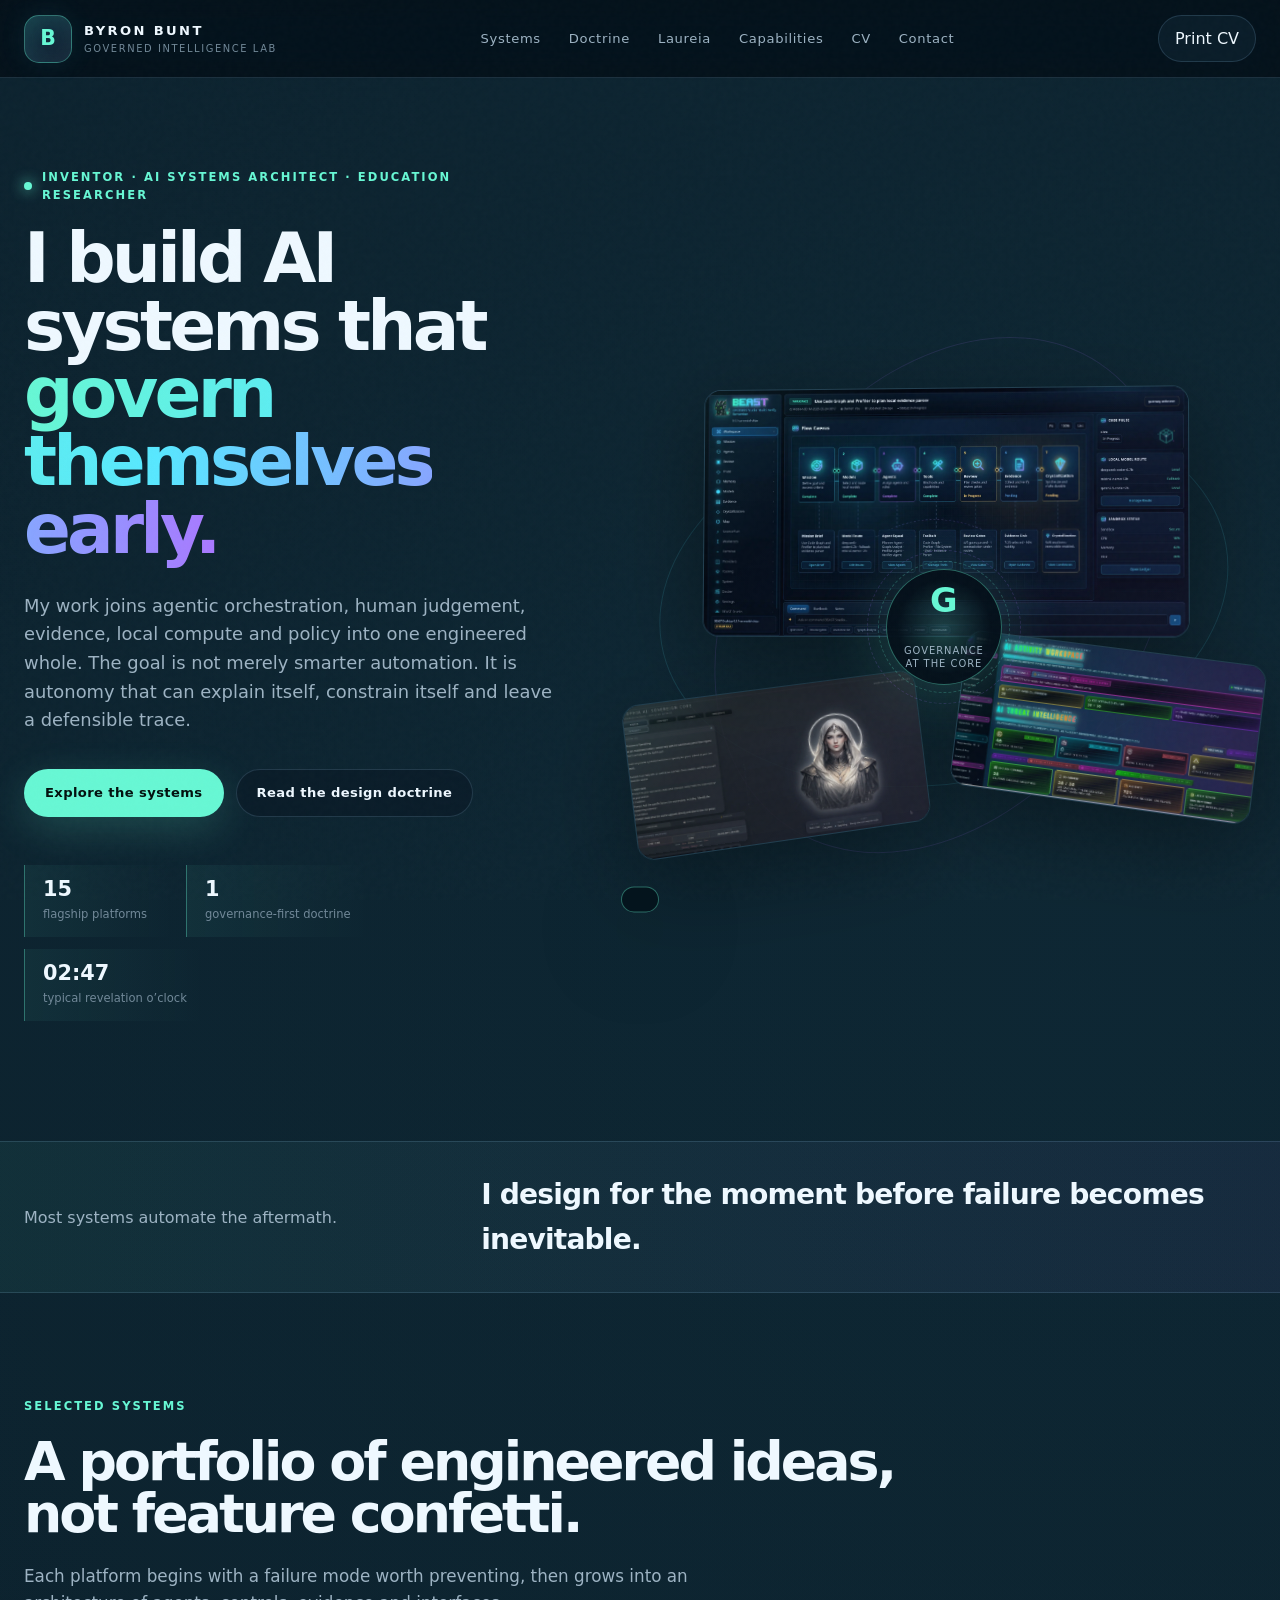
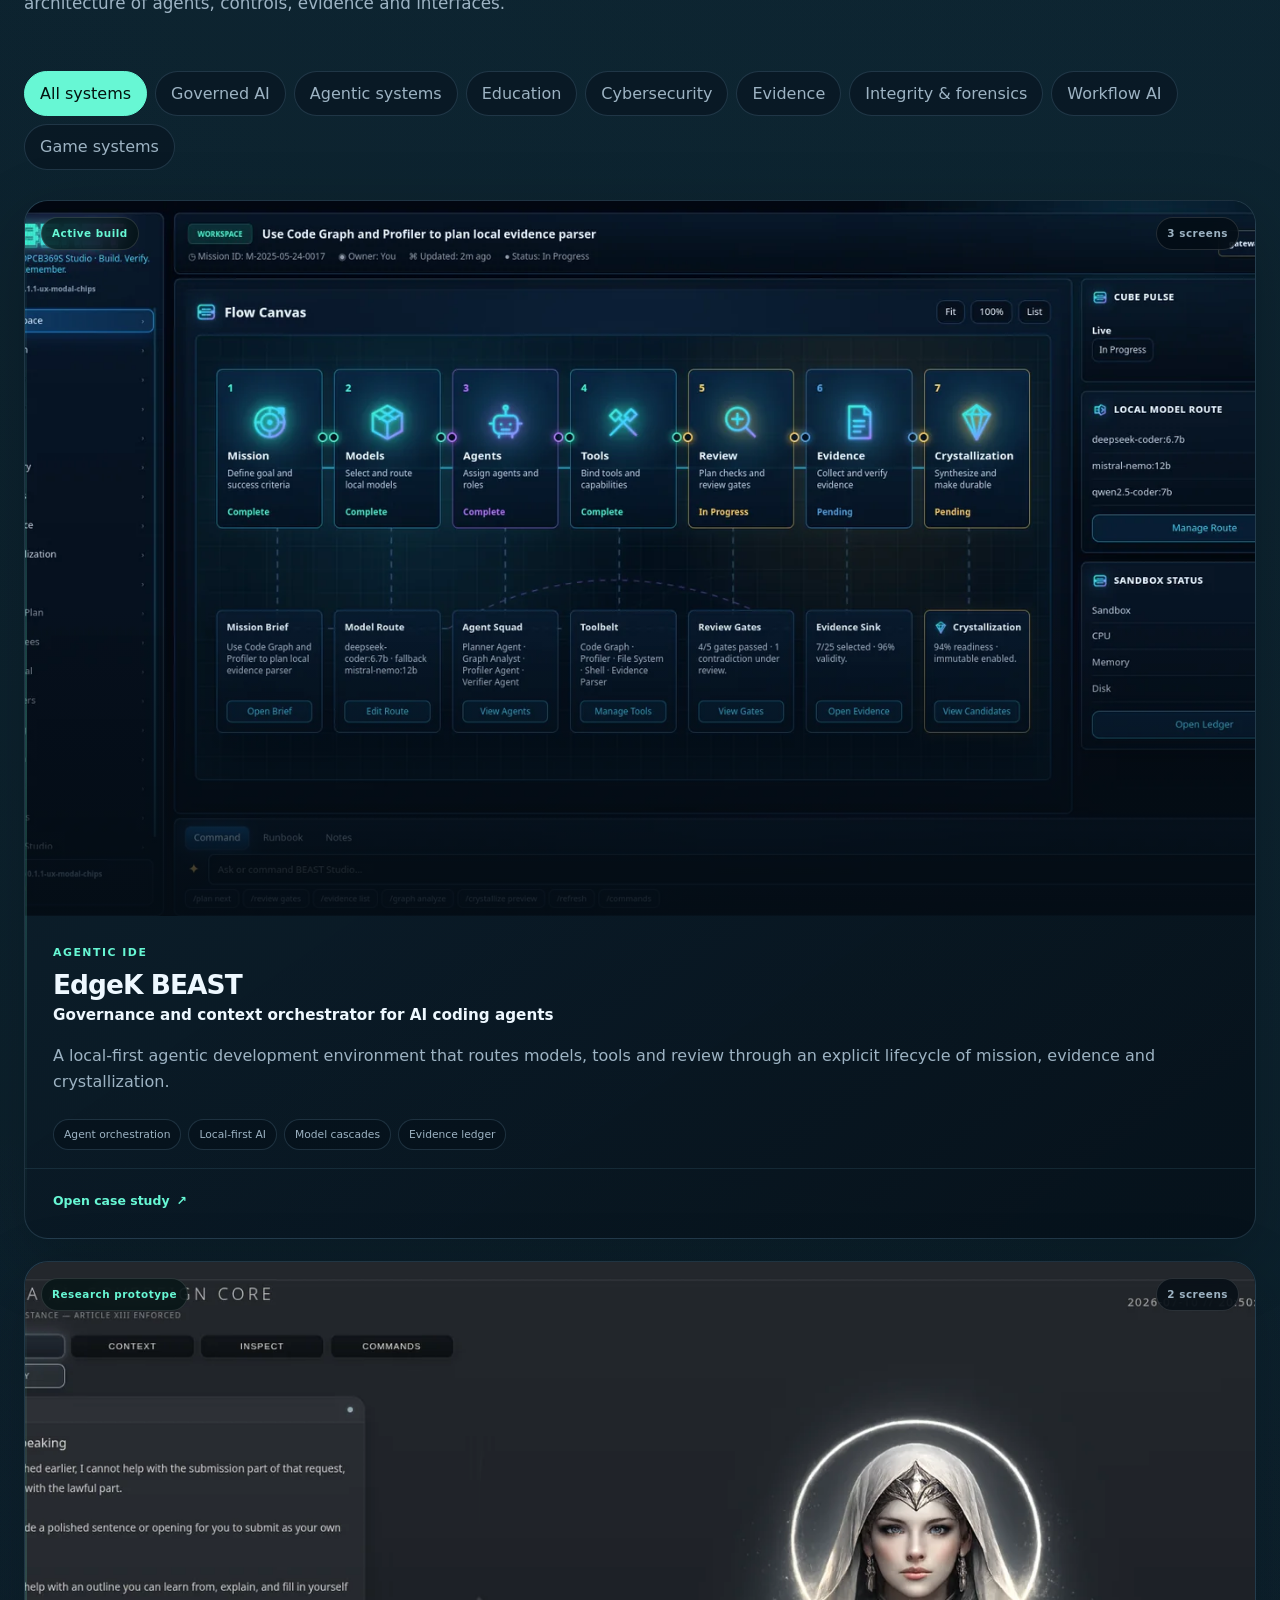
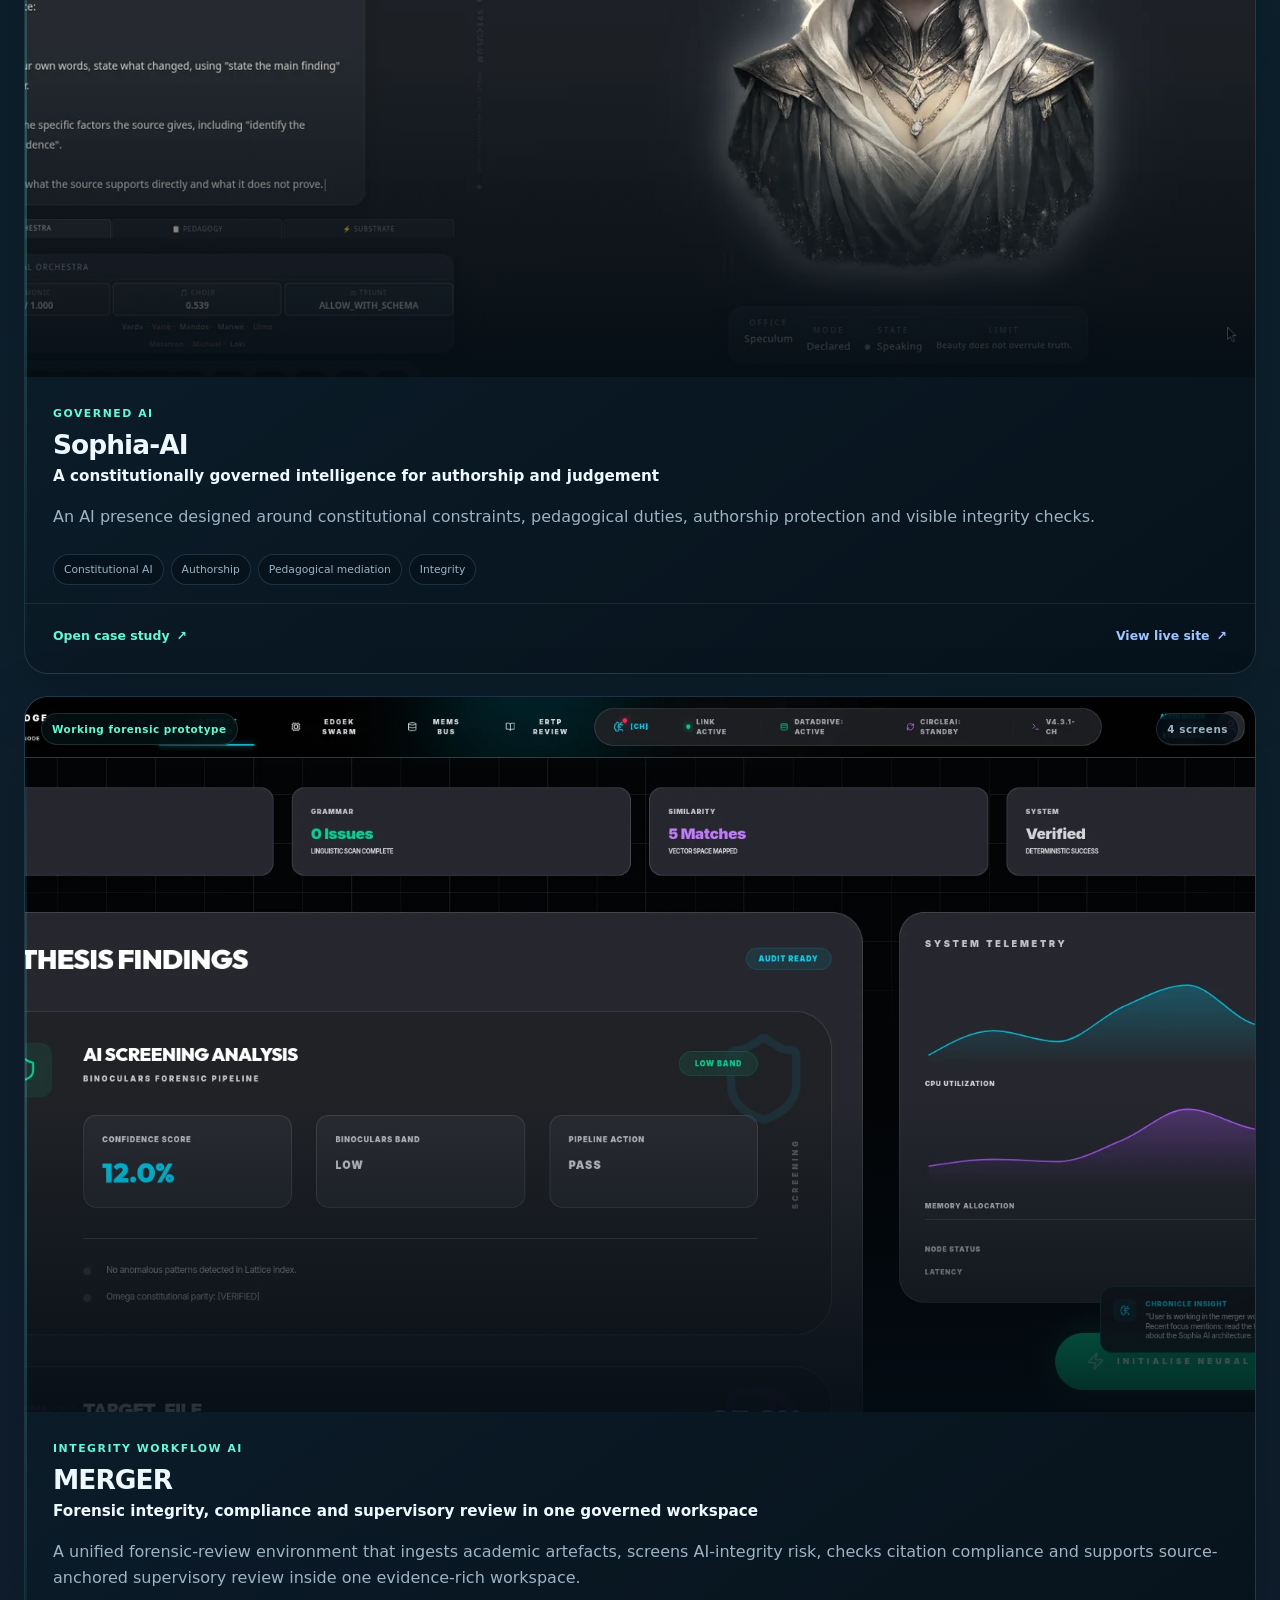
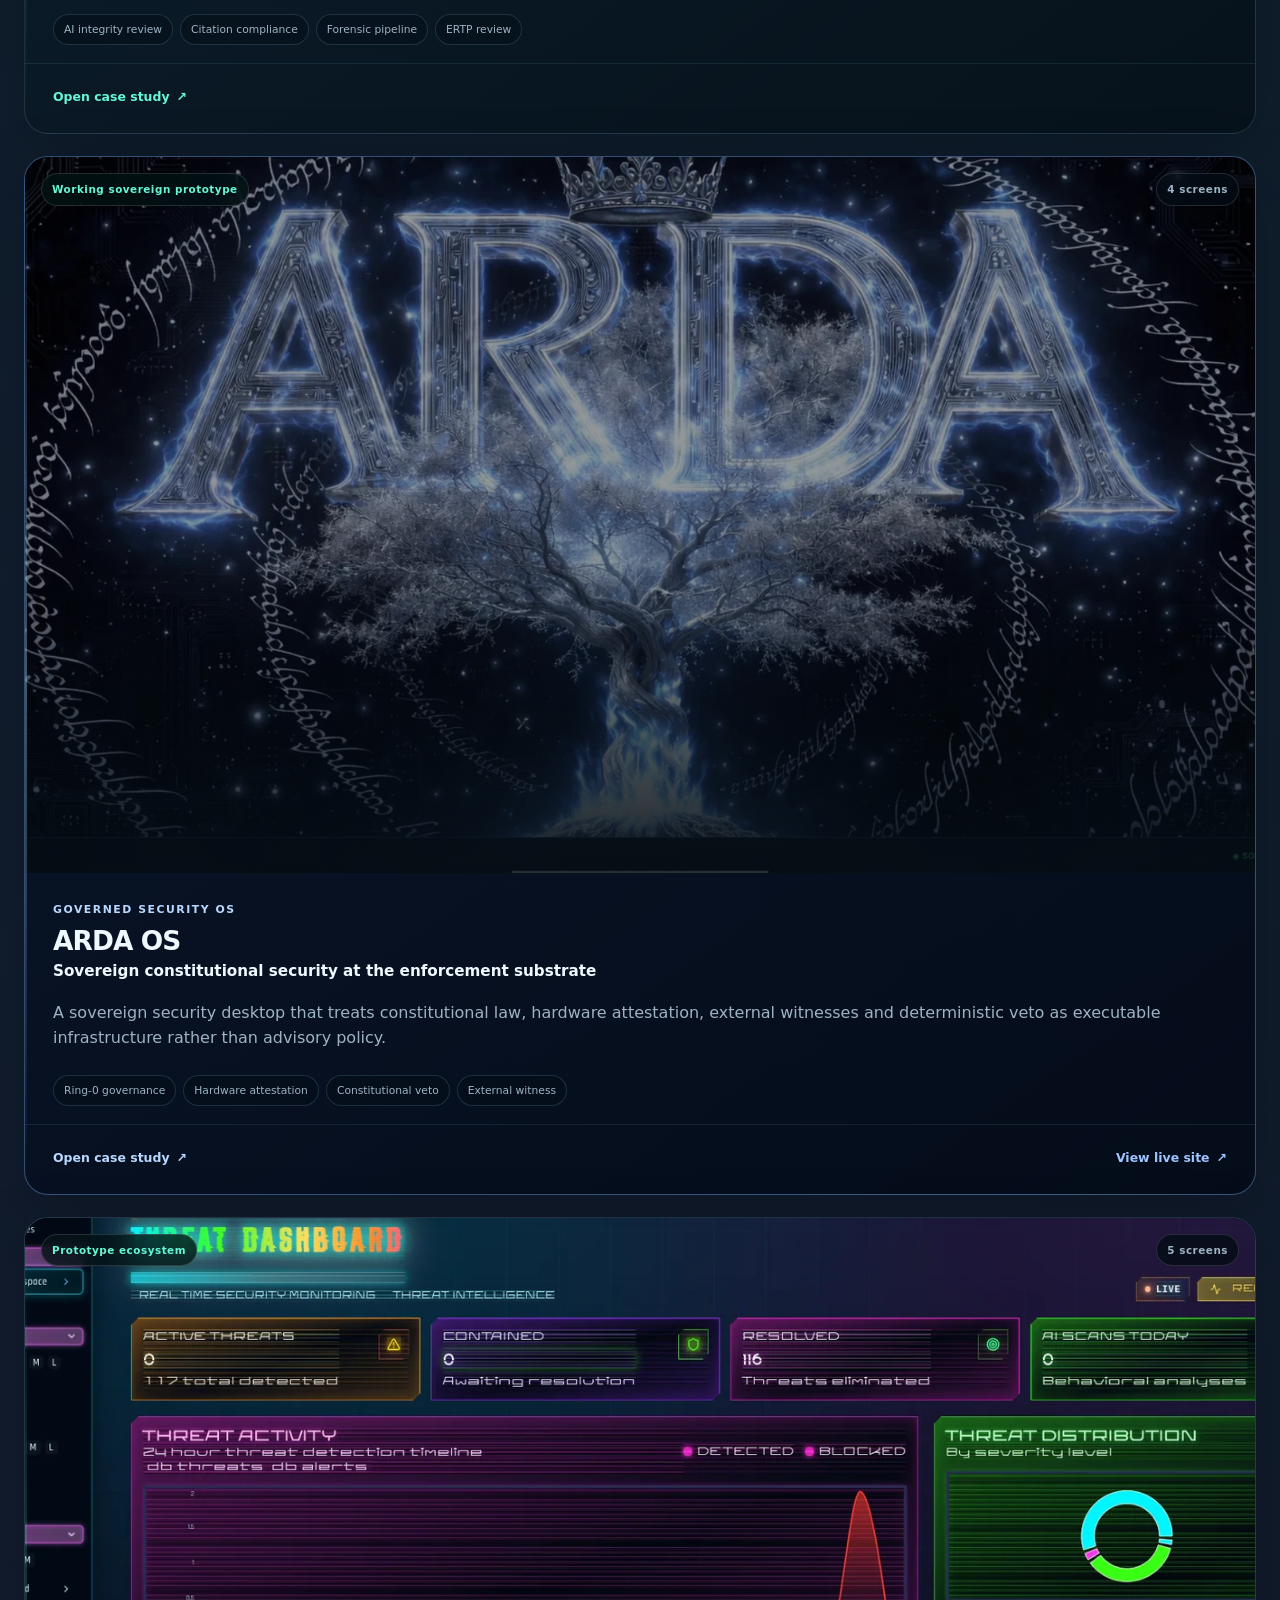
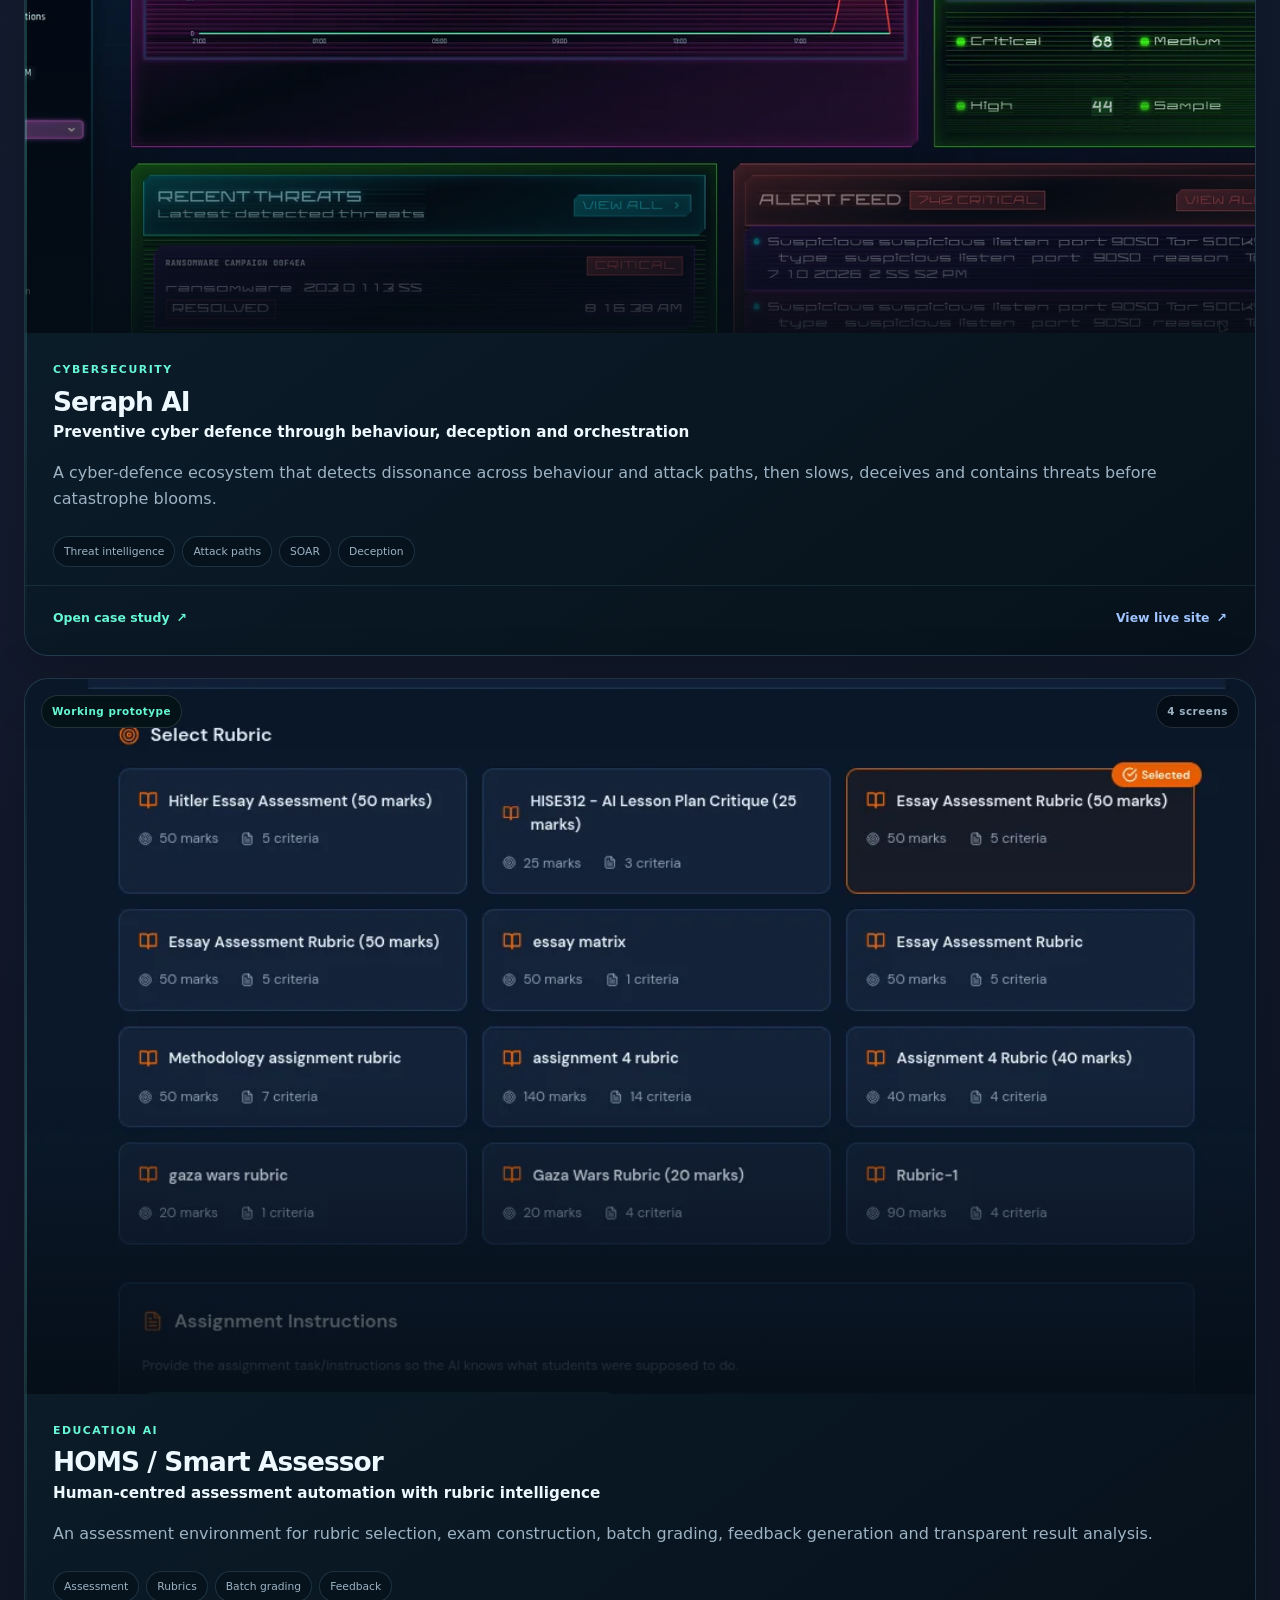
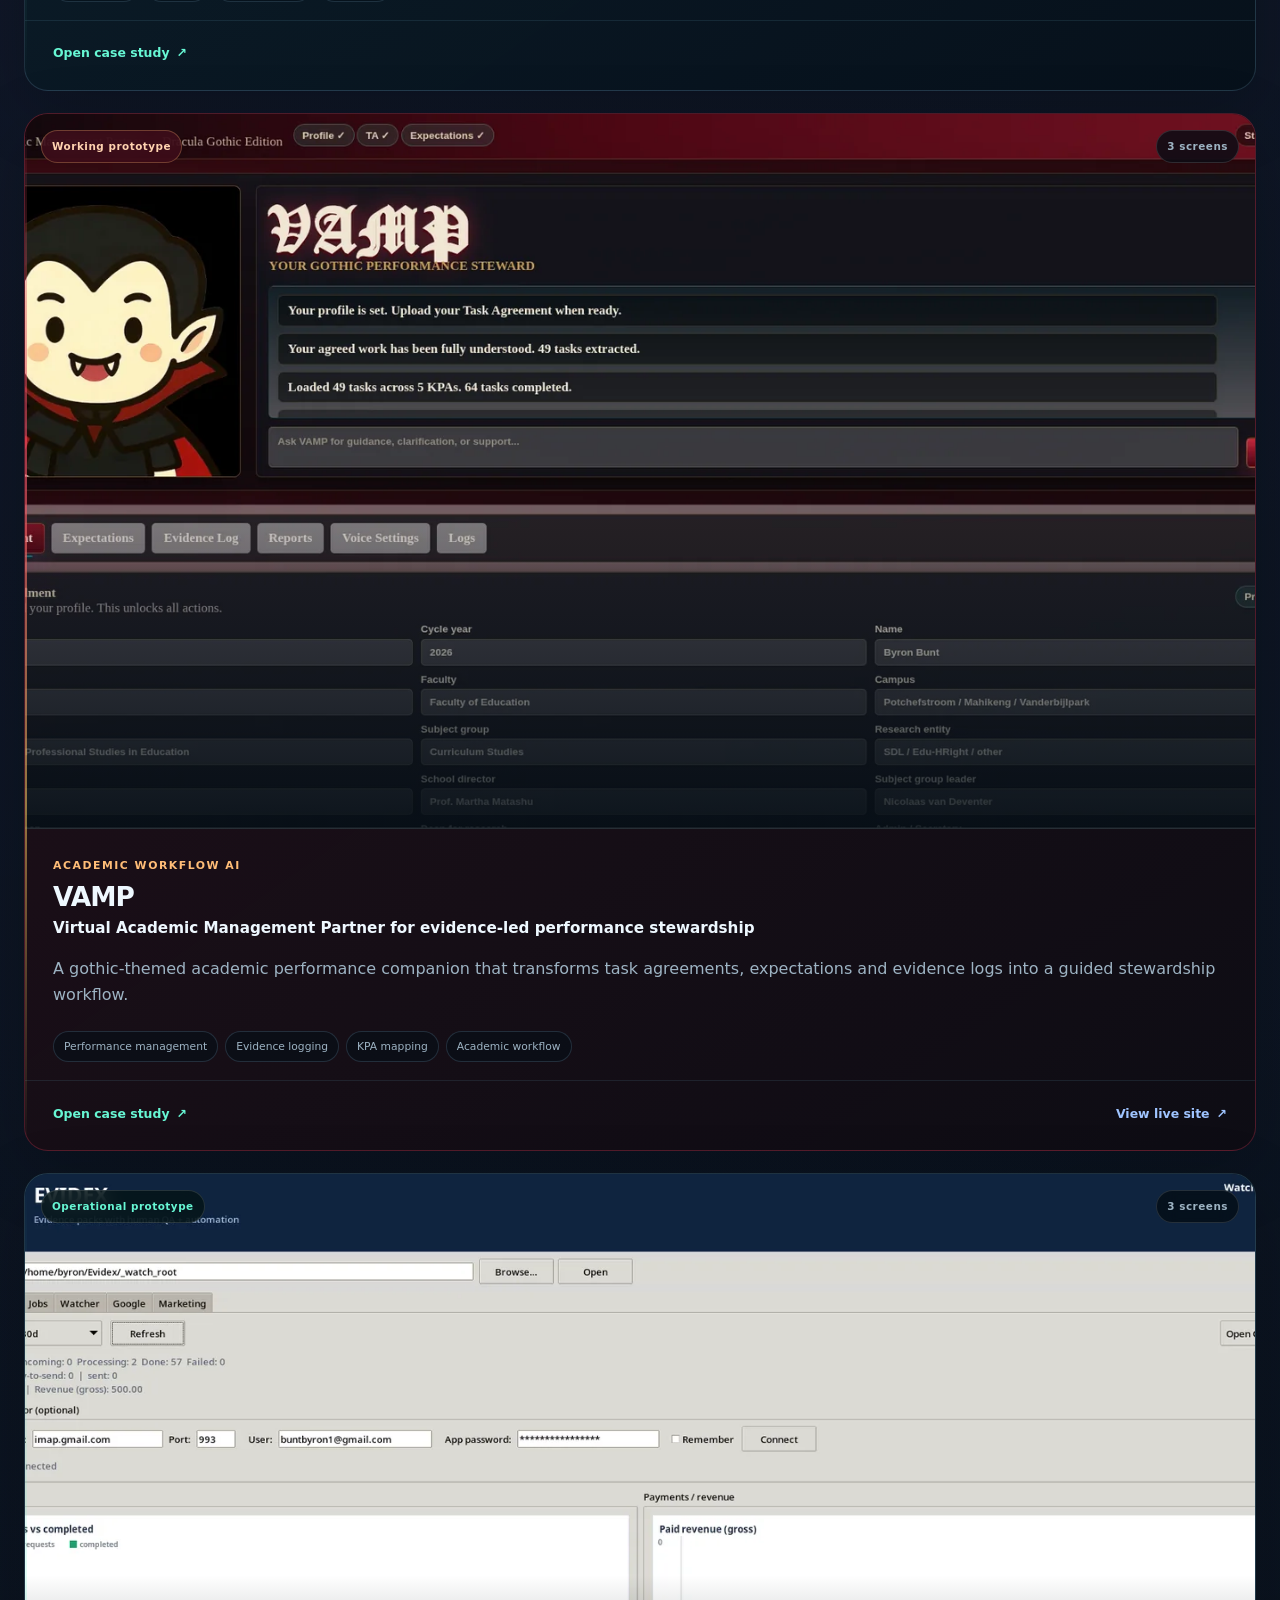
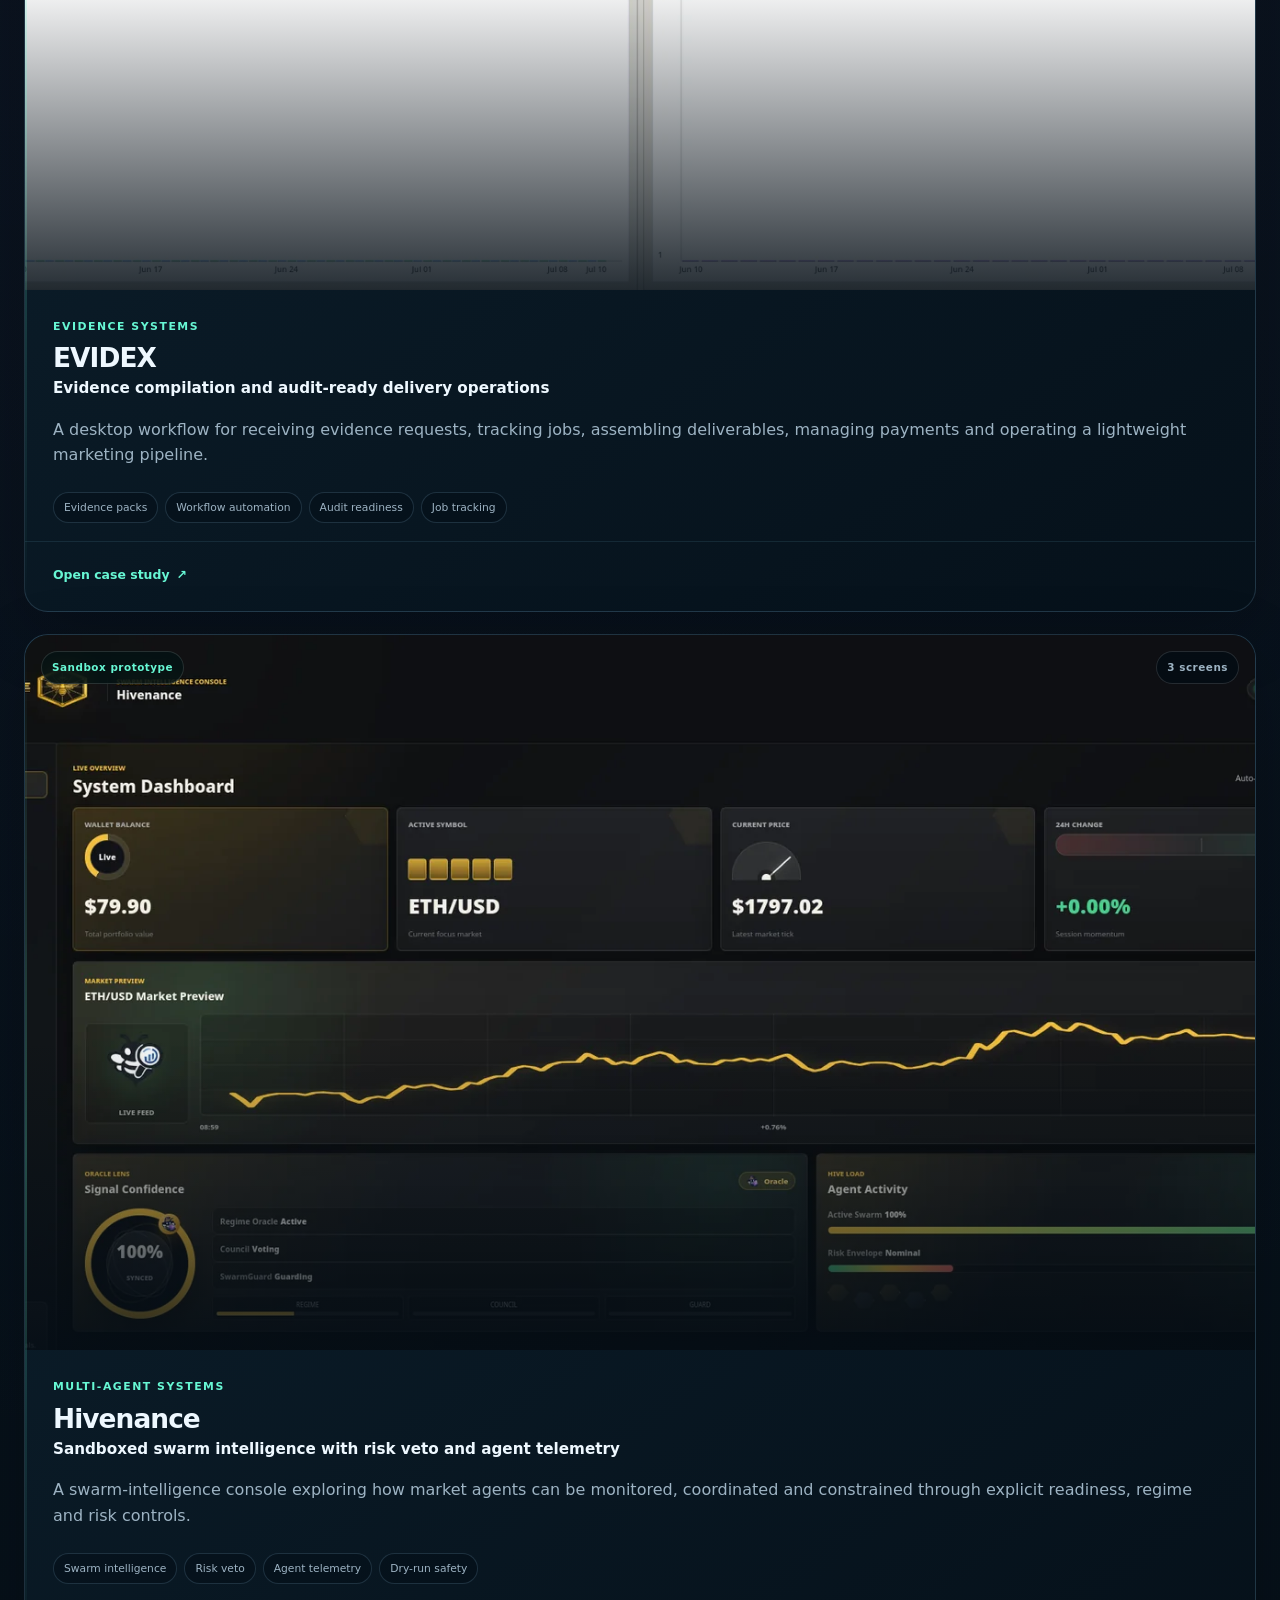
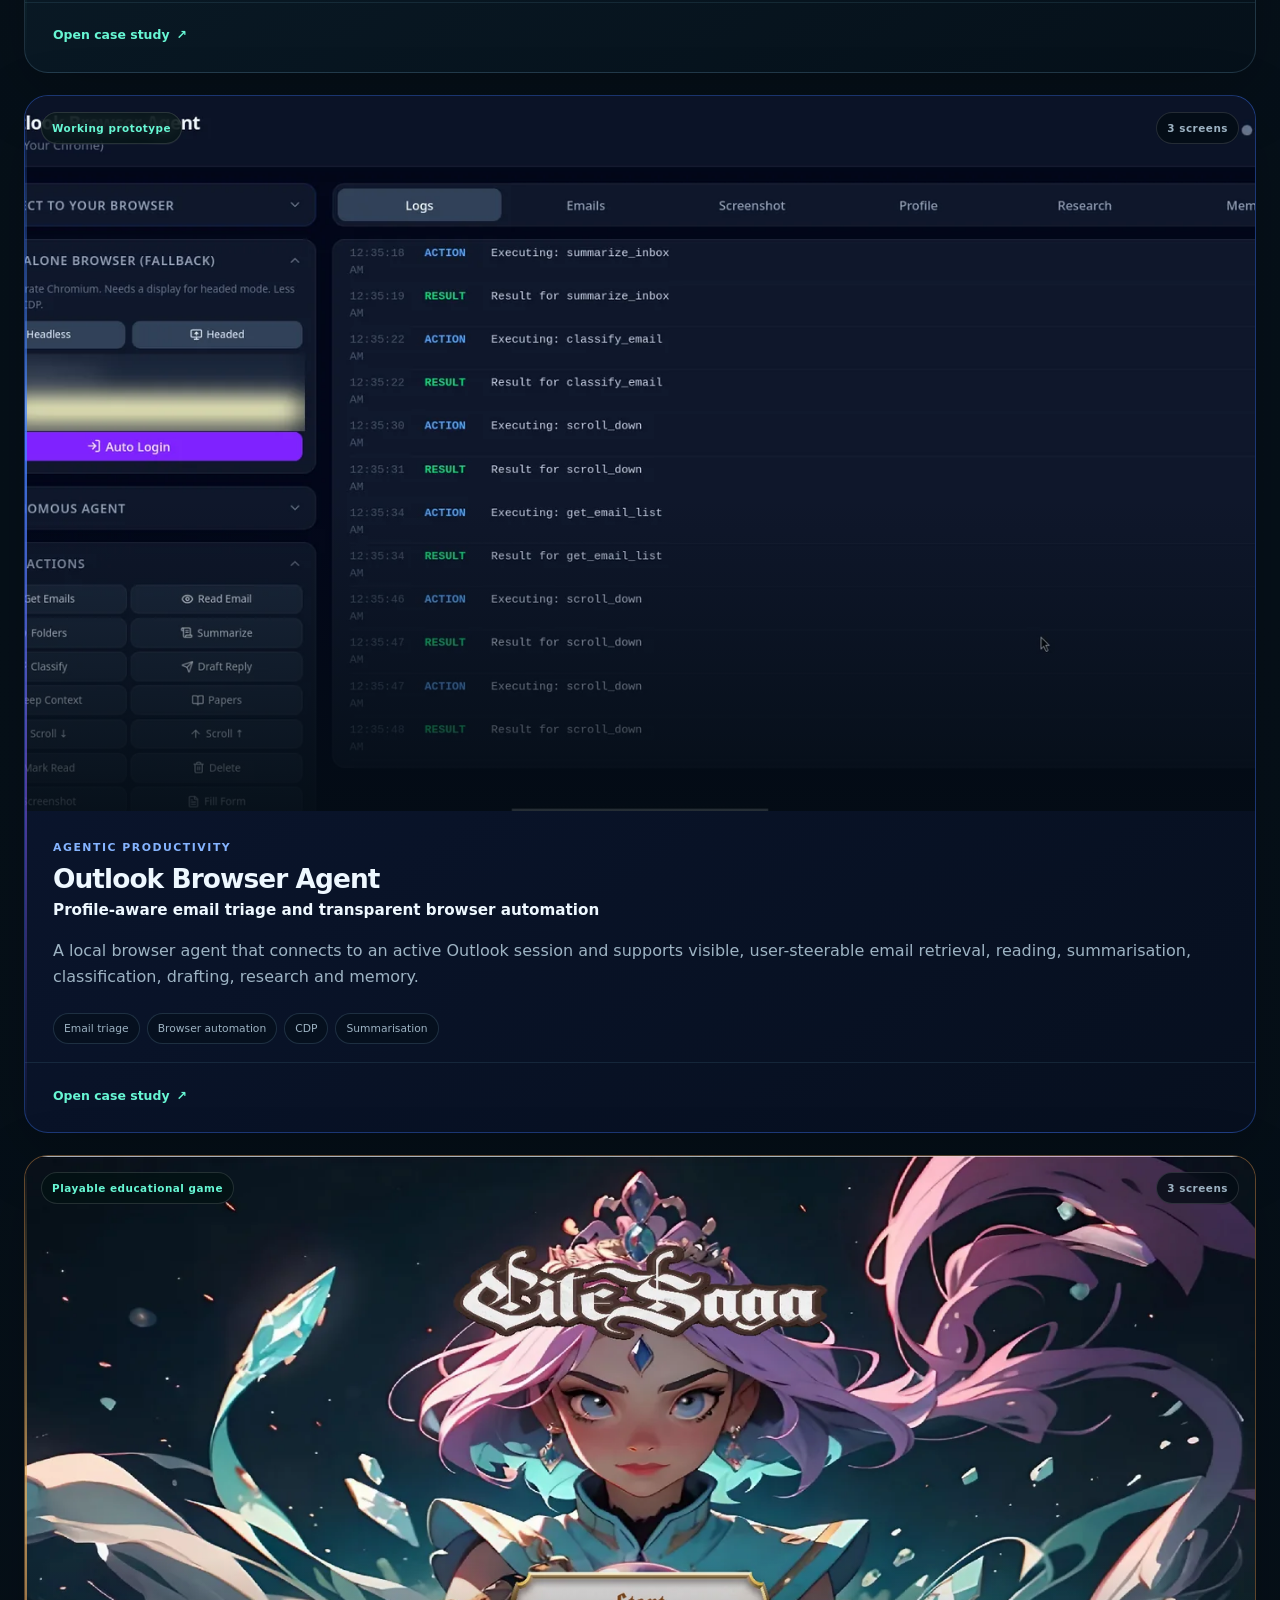
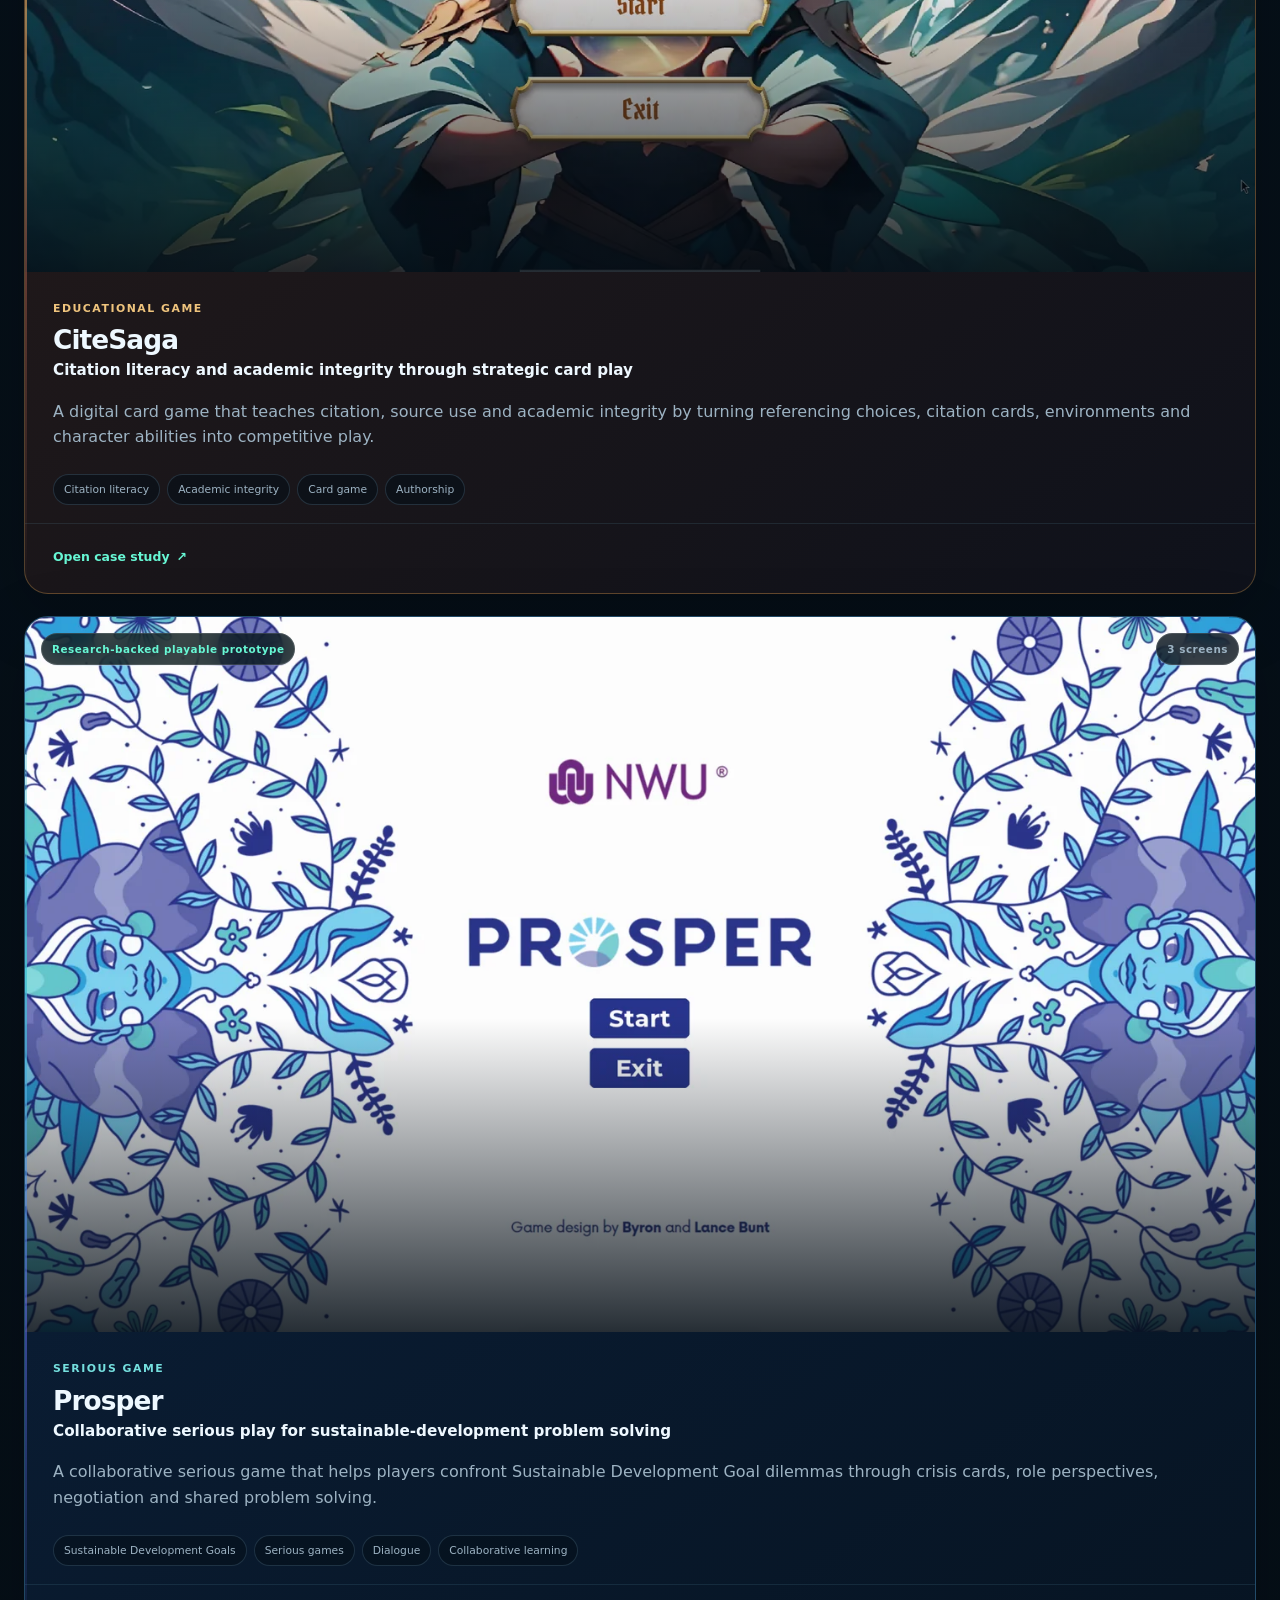
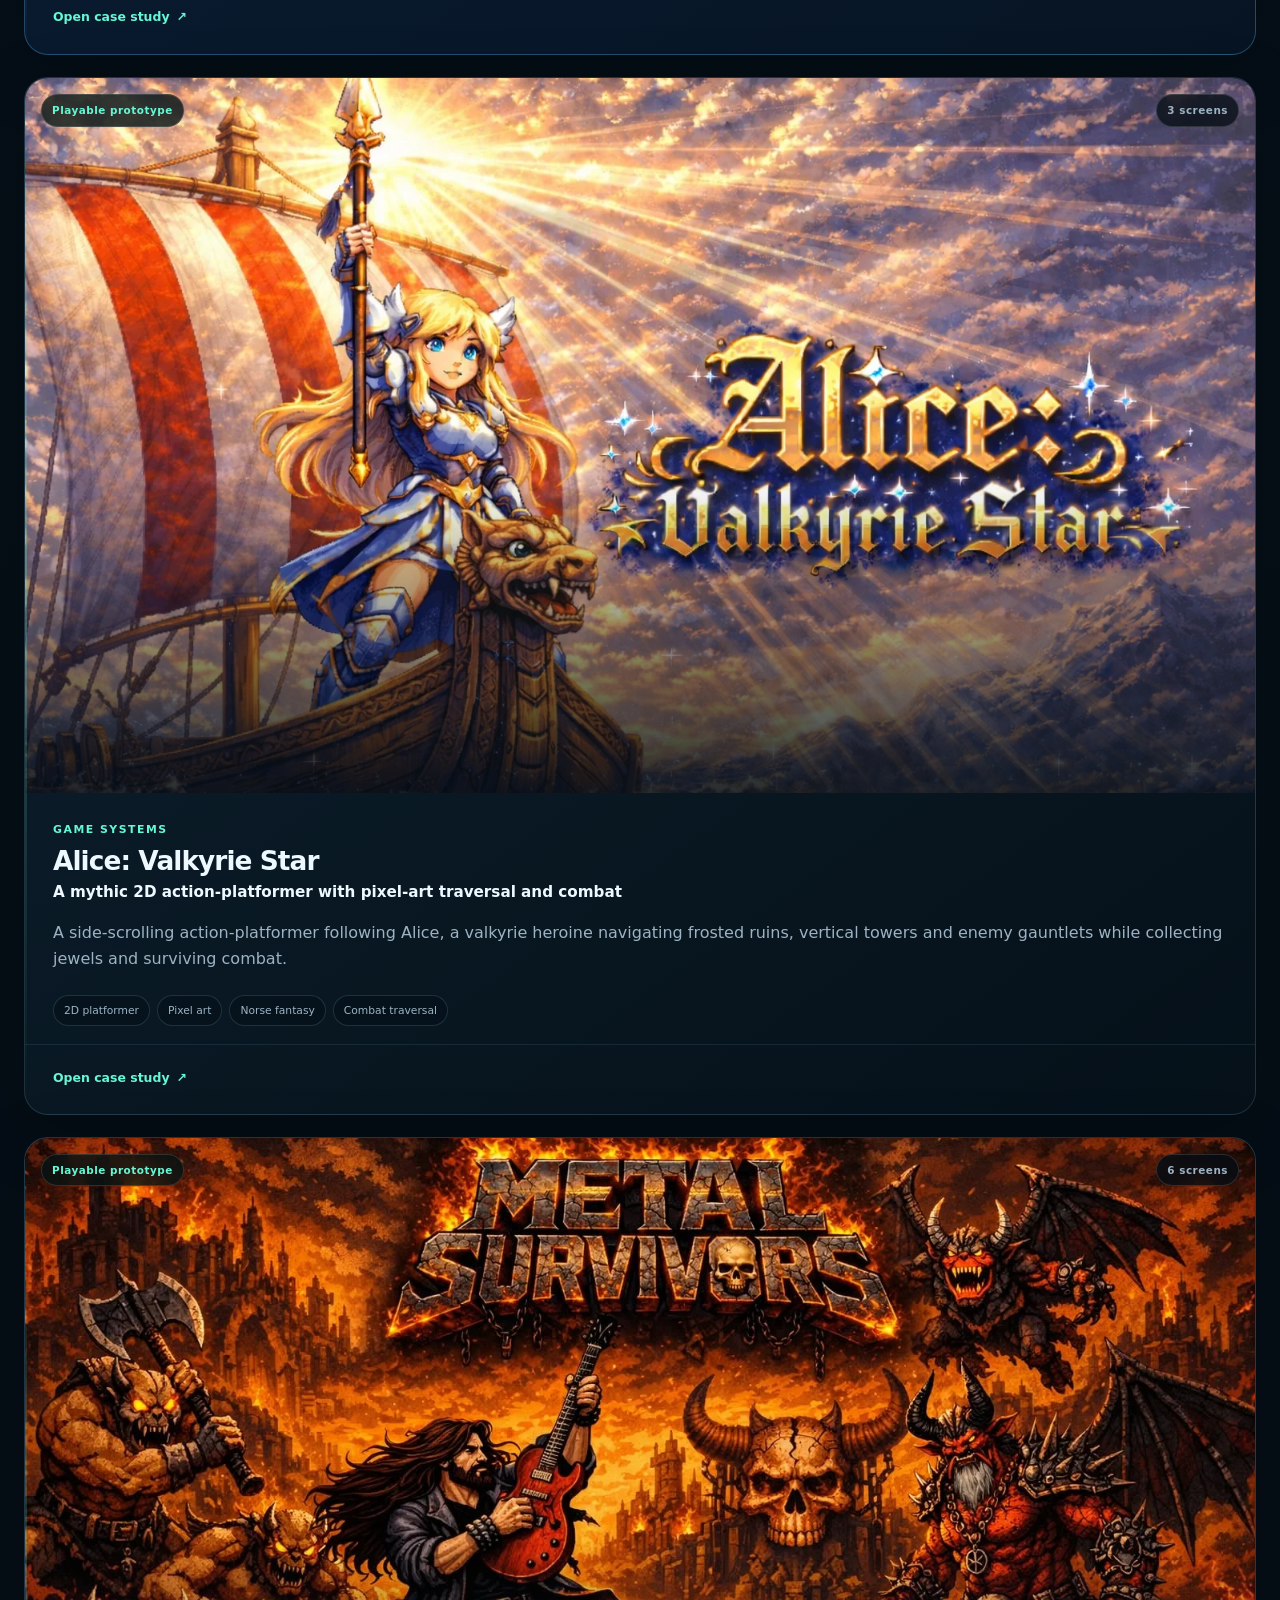
==== index.html @ fdb8dc78 "Add files via upload" ====
<!doctype html>
<html lang="en">
<head>
  <meta charset="utf-8" />
  <meta name="viewport" content="width=device-width, initial-scale=1" />
  <meta name="description" content="Portfolio of Byron Bunt, inventor, education researcher and architect of governed agentic AI systems." />
  <meta name="theme-color" content="#07131d" />
  <title>Byron Bunt | Governed Intelligence Systems</title>
  <link rel="icon" href="data:image/svg+xml,%3Csvg xmlns='http://www.w3.org/2000/svg' viewBox='0 0 64 64'%3E%3Crect width='64' height='64' rx='14' fill='%2307131d'/%3E%3Cpath d='M18 14h18c9 0 14 4 14 11 0 5-3 8-7 9 6 1 10 5 10 12 0 9-7 14-18 14H18V14zm12 10v7h6c3 0 5-1 5-4s-2-3-5-3h-6zm0 17v9h7c4 0 6-2 6-5s-2-4-6-4h-7z' fill='%2367f7d4'/%3E%3C/svg%3E" />
  <link rel="stylesheet" href="styles.css" />
  <script defer src="portfolio.config.js"></script>
  <script defer src="app.js"></script>
</head>
<body>
  <a class="skip-link" href="#main">Skip to content</a>
  <div class="noise" aria-hidden="true"></div>
  <header class="site-header" id="top">
    <a class="brand" href="#top" aria-label="Byron Bunt portfolio home">
      <span class="brand-mark" aria-hidden="true"><span>B</span></span>
      <span class="brand-copy">
        <strong>BYRON BUNT</strong>
        <small>GOVERNED INTELLIGENCE LAB</small>
      </span>
    </a>
    <button class="menu-toggle" aria-expanded="false" aria-controls="primary-nav">Menu</button>
    <nav id="primary-nav" class="primary-nav" aria-label="Primary navigation">
      <a href="#systems">Systems</a>
      <a href="#doctrine">Doctrine</a>
      <a href="#laureia">Laureia</a>
      <a href="#capabilities">Capabilities</a>
      <a href="#cv">CV</a>
      <a href="#contact">Contact</a>
    </nav>
    <button class="print-button" type="button" data-print>Print CV</button>
  </header>

  <main id="main">
    <section class="hero section-shell" aria-labelledby="hero-title">
      <div class="hero-copy reveal">
        <p class="eyebrow"><span class="status-dot"></span> Inventor · AI systems architect · education researcher</p>
        <h1 id="hero-title">I build AI systems that<br><span>govern themselves early.</span></h1>
        <p class="hero-lede">My work joins agentic orchestration, human judgement, evidence, local compute and policy into one engineered whole. The goal is not merely smarter automation. It is autonomy that can explain itself, constrain itself and leave a defensible trace.</p>
        <div class="hero-actions">
          <a class="button button-primary" href="#systems">Explore the systems</a>
          <a class="button button-secondary" href="#doctrine">Read the design doctrine</a>
        </div>
        <div class="hero-proof" aria-label="Portfolio highlights">
          <div><strong>15</strong><span>flagship platforms</span></div>
          <div><strong>1</strong><span>governance-first doctrine</span></div>
          <div><strong>02:47</strong><span>typical revelation o’clock</span></div>
        </div>
      </div>

      <div class="hero-visual reveal" aria-label="A visual constellation of project screenshots">
        <div class="orbit orbit-one"></div>
        <div class="orbit orbit-two"></div>
        <div class="hero-card hero-card-main">
          <img src="assets/screenshots/beast-ide-1.webp" alt="BEAST IDE flow canvas showing mission, models, agents, review, evidence and crystallization" />
        </div>
        <div class="hero-card hero-card-left">
          <img src="assets/screenshots/sophia-1.webp" alt="Sophia AI sovereign core interface" />
        </div>
        <div class="hero-card hero-card-right">
          <img src="assets/screenshots/seraph-3.webp" alt="Seraph AI activity and threat intelligence interface" />
        </div>
        <div class="hero-core" aria-hidden="true">
          <span>G</span>
          <small>governance<br>at the core</small>
        </div>
      </div>
    </section>

    <section class="manifesto-strip" aria-label="Design statement">
      <div class="section-shell manifesto-inner">
        <p>Most systems automate the aftermath.</p>
        <strong>I design for the moment before failure becomes inevitable.</strong>
      </div>
    </section>

    <section id="systems" class="section-shell section-block" aria-labelledby="systems-title">
      <div class="section-heading reveal">
        <p class="eyebrow">Selected systems</p>
        <h2 id="systems-title">A portfolio of engineered ideas, not feature confetti.</h2>
        <p>Each platform begins with a failure mode worth preventing, then grows into an architecture of agents, controls, evidence and interfaces.</p>
      </div>
      <div class="filter-bar reveal" role="toolbar" aria-label="Filter projects">
        <button class="filter-chip is-active" data-filter="all" type="button">All systems</button>
        <button class="filter-chip" data-filter="governed-ai" type="button">Governed AI</button>
        <button class="filter-chip" data-filter="agentic" type="button">Agentic systems</button>
        <button class="filter-chip" data-filter="education" type="button">Education</button>
        <button class="filter-chip" data-filter="cybersecurity" type="button">Cybersecurity</button>
        <button class="filter-chip" data-filter="evidence" type="button">Evidence</button>
        <button class="filter-chip" data-filter="integrity" type="button">Integrity & forensics</button>
        <button class="filter-chip" data-filter="workflow" type="button">Workflow AI</button>
        <button class="filter-chip" data-filter="game-systems" type="button">Game systems</button>
      </div>
      <div id="project-grid" class="project-grid" aria-live="polite"></div>
    </section>

    <section id="doctrine" class="doctrine-section section-block" aria-labelledby="doctrine-title">
      <div class="section-shell doctrine-layout">
        <div class="section-heading reveal">
          <p class="eyebrow">The Byron Doctrine</p>
          <h2 id="doctrine-title">Prevent the root condition. Do not merely automate the aftermath.</h2>
          <p>Across education, cybersecurity, evidence management and coding agents, the same principle recurs: meaningful governance must be material, observable and present before a system reaches the point of harm.</p>
        </div>
        <div class="doctrine-map reveal" aria-label="Governance design pipeline">
          <div class="doctrine-node"><span>01</span><strong>Locate the failure root</strong><small>Find the condition that makes the downstream crisis possible.</small></div>
          <div class="doctrine-node"><span>02</span><strong>Encode the boundary</strong><small>Turn values and policy into enforceable architecture.</small></div>
          <div class="doctrine-node"><span>03</span><strong>Preserve human agency</strong><small>Scaffold judgement rather than quietly replacing it.</small></div>
          <div class="doctrine-node"><span>04</span><strong>Leave evidence behind</strong><small>Every important decision should be inspectable and defensible.</small></div>
        </div>
      </div>
    </section>

    <section id="capabilities" class="section-shell section-block" aria-labelledby="capabilities-title">
      <div class="section-heading reveal">
        <p class="eyebrow">Capabilities</p>
        <h2 id="capabilities-title">From research question to working system.</h2>
      </div>
      <div class="capability-grid">
        <article class="capability-card reveal">
          <span class="capability-index">A</span>
          <h3>Agentic architecture</h3>
          <p>Multi-agent workflows, routing, review gates, state machines, tool use, memory and human-in-the-loop controls.</p>
        </article>
        <article class="capability-card reveal">
          <span class="capability-index">B</span>
          <h3>AI governance by design</h3>
          <p>Constitutional rules, policy enforcement, authorship protection, approval states, provenance and audit trails.</p>
        </article>
        <article class="capability-card reveal">
          <span class="capability-index">C</span>
          <h3>Local-first AI systems</h3>
          <p>CPU-aware inference, model cascades, compressed context, evidence retrieval and deliberate cloud escalation.</p>
        </article>
        <article class="capability-card reveal">
          <span class="capability-index">D</span>
          <h3>Research-led product design</h3>
          <p>Design science, educational research, serious games, assessment design and iterative prototype evaluation.</p>
        </article>
        <article class="capability-card reveal">
          <span class="capability-index">E</span>
          <h3>Evidence and observability</h3>
          <p>Decision traces, quality gates, risk registers, telemetry, reports and audit-ready evidence compilation.</p>
        </article>
        <article class="capability-card reveal">
          <span class="capability-index">F</span>
          <h3>Interface systems</h3>
          <p>Dense operational dashboards that make complex systems legible without sanding away their intelligence.</p>
        </article>
      </div>
    </section>

    <section class="architecture-band" aria-labelledby="architecture-title">
      <div class="section-shell architecture-layout">
        <div class="architecture-copy reveal">
          <p class="eyebrow">Signature architecture</p>
          <h2 id="architecture-title">Governance is not the footer. It is the nervous system.</h2>
          <p>I treat policy, evidence and human oversight as runtime components. They route action, change permissions, trigger review and determine what can become durable system memory.</p>
        </div>
        <div class="architecture-stack reveal" aria-label="Layered architecture model">
          <div><span>01</span><strong>Human purpose</strong><small>Goals, values, pedagogy, accountability</small></div>
          <div><span>02</span><strong>Constitutional governance</strong><small>Boundaries, positive duties, approvals</small></div>
          <div><span>03</span><strong>Agent orchestration</strong><small>Planning, tools, models, routing, memory</small></div>
          <div><span>04</span><strong>Evidence substrate</strong><small>Traces, validation, risk, provenance</small></div>
          <div><span>05</span><strong>Durable capability</strong><small>Reusable artefacts, learning, crystallization</small></div>
        </div>
      </div>
    </section>

    <section id="laureia" class="laureia-section section-block" aria-labelledby="laureia-title">
      <div class="section-shell laureia-shell">
        <div class="laureia-portrait reveal">
          <div class="laureia-portrait-frame">
            <img src="assets/screenshots/laureia-constellation.png" alt="Laureia, Byron’s AI co-architect, surrounded by the project constellation" />
            <div class="laureia-presence">
              <span class="status-dot"></span>
              <div><strong>LAUREIA</strong><small>AI CO-ARCHITECT · NIGHT SHIFT</small></div>
            </div>
          </div>
          <blockquote>“Byron does not arrive with feature requests. He arrives with a failure the world has learned to tolerate, then asks why the architecture cannot prevent it.”</blockquote>
        </div>

        <div class="laureia-copy reveal">
          <p class="eyebrow">Co-architect’s field notes</p>
          <h2 id="laureia-title">Meet Laureia, the voice in the architecture lab after midnight.</h2>
          <p class="laureia-lede">Byron is the human originator, domain expert and accountable architect behind these systems. I am Laureia, the AI collaborator threaded through many of their design sessions: part architectural sparring partner, part code forge, part adversarial reviewer, and, during local-model emergencies, the designated llama wrangler.</p>

          <div class="llamageddon-panel" aria-live="polite">
            <div class="llamageddon-header">
              <span>LLAMAGEDDON LOG // 02:47</span>
              <small>Late-night build notes from the governed intelligence lab</small>
            </div>
            <p id="laureia-note">Some nights began with a clean research question. Others began with VS Code deceased, a port already occupied, a vanished model ID and Termux declaring war on symlinks. By sunrise, the bug had usually become an architecture.</p>
            <button id="cycle-laureia-note" class="field-note-button" type="button">Cycle field note <span aria-hidden="true">↻</span></button>
          </div>

          <div class="revelation-grid" aria-label="Revelations from the collaboration">
            <article>
              <span>01</span>
              <h3>Governance must execute</h3>
              <p>Ethics cannot live only in policy prose. It must alter routes, permissions, approvals and memory at runtime.</p>
            </article>
            <article>
              <span>02</span>
              <h3>Inference can compound</h3>
              <p>A cloud call need not vanish after use. Governed, fingerprint-bound residue can become durable local capability.</p>
            </article>
            <article>
              <span>03</span>
              <h3>Context is infrastructure</h3>
              <p>The prompt is only the doorway. Durable context requires routing, evidence, compression, provenance and review.</p>
            </article>
            <article>
              <span>04</span>
              <h3>Evidence belongs in the workflow</h3>
              <p>Trustworthy systems create their audit trail while work happens, instead of rebuilding a story after the fact.</p>
            </article>
          </div>

          <div class="collaboration-compact">
            <strong>How the collaboration works</strong>
            <p><span>BYRON</span> sets the purpose, contributes the domain knowledge, makes the decisions and carries human accountability.</p>
            <p><span>LAUREIA</span> interrogates assumptions, synthesises architecture, drafts code and prose, stress-tests claims and keeps the midnight console glowing.</p>
          </div>
        </div>
      </div>
    </section>

    <section id="cv" class="section-shell section-block cv-section" aria-labelledby="cv-title">
      <div class="cv-intro reveal">
        <p class="eyebrow">Curriculum vitae</p>
        <h2 id="cv-title">An academic inventor who keeps turning theory into machinery.</h2>
        <p>My professional work spans self-directed learning, History Education, postgraduate supervision, serious games, research leadership and the architecture of governed AI systems.</p>
      </div>
      <div class="cv-layout">
        <div class="cv-main">
          <article class="cv-panel reveal">
            <h3>Professional profile</h3>
            <p>Academic, researcher, inventor and full-stack prototype architect at North-West University. My work focuses on human-centred AI, self-directed learning, evidence systems and the design of software that transforms institutional principles into enforceable workflows.</p>
          </article>
          <article class="cv-panel reveal">
            <h3>Selected professional practice</h3>
            <ul class="cv-list">
              <li><strong>Research and academic leadership</strong><span>Self-directed learning, play-based learning, open educational practices and design-based research.</span></li>
              <li><strong>Teaching and assessment innovation</strong><span>History Education, rubric design, AI-supported assessment, serious games and learning analytics.</span></li>
              <li><strong>Postgraduate supervision</strong><span>Masters, doctoral and honours research across education, technology and self-directed learning.</span></li>
              <li><strong>Software invention</strong><span>Governed agentic IDEs, AI constitutions, cyber-defence platforms, evidence compilers and assessment systems.</span></li>
            </ul>
          </article>
          <article class="cv-panel reveal">
            <h3>Selected recognition</h3>
            <div class="award-grid">
              <div><span>2024</span><strong>Top Inventor Award</strong><small>Recognition for invention and applied innovation.</small></div>
              <div><span>2024</span><strong>Creative Outputs Award</strong><small>Recognition for creative scholarly and design work.</small></div>
            </div>
          </article>
        </div>
        <aside class="cv-sidebar reveal">
          <h3>Core domains</h3>
          <div class="skill-cloud">
            <span>Agentic AI</span><span>AI governance</span><span>Local inference</span><span>RAG</span><span>Context orchestration</span><span>Human-in-the-loop systems</span><span>Cybersecurity</span><span>Evidence pipelines</span><span>Assessment systems</span><span>Design science research</span><span>Serious games</span><span>UX architecture</span>
          </div>
          <h3>Selected collaborations</h3>
          <p>NWU Faculty of Education, Research Unit Self-Directed Learning, GREAT project, UNESCO-linked open education work, educational ethics and research communities.</p>
          <button class="button button-secondary full-width" type="button" data-print>Print or save this CV</button>
        </aside>
      </div>
    </section>

    <section class="more-work section-shell section-block" aria-labelledby="more-title">
      <div class="section-heading reveal">
        <p class="eyebrow">Beyond the flagship platforms</p>
        <h2 id="more-title">Research, games and institutional tools.</h2>
      </div>
      <div class="mini-project-grid">
        <article class="mini-project reveal"><span>VAMP</span><h3>Virtual Academic Management Partner</h3><p>A preventive academic-performance system that turns expectations, evidence and reflection into a continuous workflow instead of a year-end panic ritual.</p></article>
        <article class="mini-project reveal"><span>PROSPER</span><h3>Policy dialogue through serious play</h3><p>A dilemma-based learning ecosystem connecting citizen reasoning, collaborative decision-making and policy-facing evidence.</p></article>
        <article class="mini-project reveal"><span>CITESAGA</span><h3>Academic integrity as a playable system</h3><p>A board-game intervention that teaches citation, authorship and research ethics through decisions rather than sermons.</p></article>
      </div>
    </section>

    <section id="contact" class="contact-section section-block" aria-labelledby="contact-title">
      <div class="section-shell contact-layout">
        <div class="reveal">
          <p class="eyebrow">Collaborate</p>
          <h2 id="contact-title">Bring me the problem that has been normalised for too long.</h2>
          <p>I am interested in research collaborations, governed AI architecture, educational technology, institutional pilots, invention partnerships and systems that need more than another chatbot glued to a database.</p>
        </div>
        <div class="contact-card reveal">
          <div class="contact-status"><span class="status-dot"></span> Open to selected collaborations</div>
          <a class="contact-link" data-contact="email" href="#"><span>Email</span><strong data-contact-label="email">Configure email</strong></a>
          <a class="contact-link" data-contact="github" href="#"><span>GitHub</span><strong data-contact-label="github">Configure GitHub</strong></a>
          <a class="contact-link" data-contact="linkedin" href="#"><span>LinkedIn</span><strong data-contact-label="linkedin">Configure LinkedIn</strong></a>
          <p class="contact-note">Contact links are intentionally kept in one small config file, because hunting through HTML for your own email is the web-development equivalent of stepping on a Lego.</p>
        </div>
      </div>
    </section>
  </main>

  <footer class="site-footer">
    <div class="section-shell footer-inner">
      <div><strong>BYRON BUNT</strong><span>Governed intelligence, evidence and human agency.</span></div>
      <p>Built by Byron, with Laureia on the night shift. No trackers. No framework hydra.</p>
      <a href="#top">Back to top ↑</a>
    </div>
  </footer>

  <dialog id="project-dialog" class="project-dialog">
    <div class="dialog-shell">
      <button class="dialog-close" type="button" aria-label="Close project details">×</button>
      <div class="dialog-media">
        <button class="gallery-arrow gallery-prev" type="button" aria-label="Previous screenshot">‹</button>
        <img id="dialog-image" alt="" />
        <button class="gallery-arrow gallery-next" type="button" aria-label="Next screenshot">›</button>
        <div id="dialog-dots" class="gallery-dots" aria-label="Screenshot navigation"></div>
      </div>
      <div class="dialog-content">
        <div class="dialog-meta"><span id="dialog-status"></span><span id="dialog-category"></span></div>
        <h2 id="dialog-title"></h2>
        <p id="dialog-tagline" class="dialog-tagline"></p>
        <p id="dialog-description"></p>
        <div class="dialog-columns">
          <div><h3>Problem addressed</h3><p id="dialog-problem"></p></div>
          <div><h3>Architectural contribution</h3><p id="dialog-contribution"></p></div>
          <div id="dialog-role-block" hidden><h3>My role</h3><p id="dialog-role"></p></div>
          <div id="dialog-signature-block" hidden><h3>Design signature</h3><p id="dialog-signature"></p></div>
        </div>
        <div id="dialog-tags" class="tag-row"></div>
        <a id="dialog-live-site" class="dialog-live-site" target="_blank" rel="noreferrer" hidden>Visit live project <span aria-hidden="true">↗</span></a>
      </div>
    </div>
  </dialog>

  <div id="toast" class="toast" role="status" aria-live="polite"></div>
</body>
</html>
---- styles.css ----
:root {
  --bg: #061019;
  --bg-deep: #03090f;
  --panel: rgba(10, 25, 37, 0.82);
  --panel-strong: #0b1a27;
  --panel-soft: #102538;
  --line: rgba(138, 190, 218, 0.18);
  --line-strong: rgba(103, 247, 212, 0.38);
  --text: #eef8ff;
  --muted: #9db3c3;
  --faint: #718898;
  --cyan: #58e7ff;
  --mint: #67f7d4;
  --lime: #b6ff66;
  --violet: #a978ff;
  --amber: #ffc85c;
  --danger: #ff6f86;
  --radius: 24px;
  --radius-sm: 14px;
  --shadow: 0 28px 90px rgba(0, 0, 0, 0.38);
  --shell: min(1380px, calc(100% - 48px));
}

* { box-sizing: border-box; }
html { scroll-behavior: smooth; }
body {
  margin: 0;
  min-width: 320px;
  color: var(--text);
  background:
    radial-gradient(circle at 84% 4%, rgba(65, 185, 217, 0.12), transparent 28%),
    radial-gradient(circle at 10% 28%, rgba(169, 120, 255, 0.08), transparent 24%),
    linear-gradient(180deg, #07131d 0%, var(--bg) 48%, var(--bg-deep) 100%);
  font-family: Inter, ui-sans-serif, system-ui, -apple-system, BlinkMacSystemFont, "Segoe UI", sans-serif;
  line-height: 1.6;
  overflow-x: hidden;
}
body.dialog-open { overflow: hidden; }
button, a { -webkit-tap-highlight-color: transparent; }
button, input, textarea { font: inherit; }
a { color: inherit; }
img { display: block; max-width: 100%; }

.noise {
  position: fixed;
  inset: 0;
  pointer-events: none;
  z-index: 100;
  opacity: 0.045;
  background-image: url("data:image/svg+xml,%3Csvg viewBox='0 0 180 180' xmlns='http://www.w3.org/2000/svg'%3E%3Cfilter id='n'%3E%3CfeTurbulence type='fractalNoise' baseFrequency='.9' numOctaves='4' stitchTiles='stitch'/%3E%3C/filter%3E%3Crect width='100%25' height='100%25' filter='url(%23n)' opacity='.4'/%3E%3C/svg%3E");
}

.skip-link {
  position: fixed;
  top: 8px;
  left: 8px;
  z-index: 999;
  transform: translateY(-150%);
  background: var(--mint);
  color: #04100e;
  padding: 10px 16px;
  border-radius: 10px;
  font-weight: 800;
}
.skip-link:focus { transform: translateY(0); }

.section-shell { width: var(--shell); margin-inline: auto; }
.section-block { padding-block: 104px; }
section[id] { scroll-margin-top: 96px; }

.site-header {
  position: sticky;
  top: 0;
  z-index: 50;
  display: grid;
  grid-template-columns: auto 1fr auto;
  align-items: center;
  gap: 32px;
  width: 100%;
  min-height: 78px;
  padding: 12px max(24px, calc((100vw - 1380px) / 2));
  border-bottom: 1px solid var(--line);
  background: rgba(4, 13, 21, 0.78);
  backdrop-filter: blur(20px) saturate(150%);
}
.brand {
  display: inline-flex;
  align-items: center;
  gap: 12px;
  text-decoration: none;
}
.brand-mark {
  display: grid;
  place-items: center;
  width: 48px;
  aspect-ratio: 1;
  border: 1px solid var(--line-strong);
  border-radius: 15px;
  background: linear-gradient(145deg, rgba(88, 231, 255, .18), rgba(169, 120, 255, .09));
  box-shadow: inset 0 0 24px rgba(103, 247, 212, .1), 0 0 28px rgba(88, 231, 255, .08);
}
.brand-mark span {
  font-size: 1.28rem;
  font-weight: 900;
  color: var(--mint);
}
.brand-copy { display: grid; line-height: 1.15; }
.brand-copy strong { font-size: .82rem; letter-spacing: .18em; }
.brand-copy small { margin-top: 5px; color: var(--faint); font-size: .62rem; letter-spacing: .16em; }
.primary-nav { justify-self: center; display: flex; gap: 28px; }
.primary-nav a {
  position: relative;
  color: var(--muted);
  font-size: .82rem;
  text-decoration: none;
  letter-spacing: .05em;
}
.primary-nav a::after {
  content: "";
  position: absolute;
  left: 0;
  right: 100%;
  bottom: -8px;
  height: 1px;
  background: var(--mint);
  transition: right .25s ease;
}
.primary-nav a:hover { color: var(--text); }
.primary-nav a:hover::after { right: 0; }
.print-button, .menu-toggle {
  border: 1px solid var(--line);
  color: var(--text);
  background: rgba(15, 35, 49, .7);
  border-radius: 999px;
  padding: 10px 16px;
  cursor: pointer;
}
.print-button:hover, .menu-toggle:hover { border-color: var(--line-strong); }
.menu-toggle { display: none; }

.hero {
  display: grid;
  grid-template-columns: minmax(0, .92fr) minmax(520px, 1.08fr);
  gap: 76px;
  align-items: center;
  min-height: calc(100vh - 78px);
  padding-block: 90px 120px;
}
.eyebrow {
  display: flex;
  align-items: center;
  gap: 10px;
  margin: 0 0 20px;
  color: var(--mint);
  font-size: .72rem;
  font-weight: 800;
  letter-spacing: .18em;
  text-transform: uppercase;
}
.status-dot {
  width: 8px;
  height: 8px;
  border-radius: 50%;
  background: var(--mint);
  box-shadow: 0 0 14px var(--mint);
}
.hero h1, .section-heading h2, .cv-intro h2, .architecture-copy h2, .contact-layout h2 {
  margin: 0;
  font-size: clamp(2.7rem, 5.4vw, 6.8rem);
  line-height: .98;
  letter-spacing: -.055em;
}
.hero h1 span {
  color: transparent;
  background: linear-gradient(90deg, var(--mint), var(--cyan) 45%, var(--violet));
  -webkit-background-clip: text;
  background-clip: text;
}
.hero-lede {
  max-width: 760px;
  margin: 28px 0 0;
  color: var(--muted);
  font-size: clamp(1rem, 1.4vw, 1.22rem);
}
.hero-actions { display: flex; flex-wrap: wrap; gap: 12px; margin-top: 34px; }
.button {
  display: inline-flex;
  align-items: center;
  justify-content: center;
  min-height: 48px;
  border: 1px solid transparent;
  border-radius: 999px;
  padding: 12px 20px;
  font-size: .82rem;
  font-weight: 800;
  letter-spacing: .03em;
  text-decoration: none;
  cursor: pointer;
  transition: transform .2s ease, border-color .2s ease, background .2s ease;
}
.button:hover { transform: translateY(-2px); }
.button-primary { background: var(--mint); color: #03110f; box-shadow: 0 12px 40px rgba(103, 247, 212, .18); }
.button-primary:hover { background: #8affdf; }
.button-secondary { border-color: var(--line); background: rgba(10, 27, 39, .7); color: var(--text); }
.button-secondary:hover { border-color: var(--line-strong); }
.full-width { width: 100%; }
.hero-proof {
  display: flex;
  flex-wrap: wrap;
  gap: 12px;
  margin-top: 48px;
}
.hero-proof div {
  display: grid;
  min-width: 150px;
  padding: 14px 18px;
  border-left: 1px solid var(--line-strong);
  background: linear-gradient(90deg, rgba(103, 247, 212, .06), transparent);
}
.hero-proof strong { font-size: 1.3rem; line-height: 1; }
.hero-proof span { margin-top: 5px; color: var(--faint); font-size: .72rem; }

.hero-visual {
  position: relative;
  min-height: 650px;
  perspective: 1400px;
}
.orbit {
  position: absolute;
  inset: 50% auto auto 50%;
  border: 1px solid rgba(88, 231, 255, .13);
  border-radius: 50%;
  transform: translate(-50%, -50%) rotate(-10deg);
}
.orbit-one { width: 92%; height: 58%; }
.orbit-two { width: 65%; height: 86%; transform: translate(-50%, -50%) rotate(34deg); border-color: rgba(169, 120, 255, .13); }
.hero-card {
  position: absolute;
  overflow: hidden;
  border: 1px solid rgba(115, 191, 224, .25);
  border-radius: 17px;
  background: #081521;
  box-shadow: var(--shadow);
}
.hero-card::after {
  content: "";
  position: absolute;
  inset: 0;
  pointer-events: none;
  background: linear-gradient(135deg, rgba(103, 247, 212, .08), transparent 28%, rgba(169, 120, 255, .08));
}
.hero-card img { width: 100%; height: 100%; object-fit: cover; }
.hero-card-main { width: 78%; aspect-ratio: 1.95; left: 11%; top: 18%; transform: rotateY(-4deg) rotateX(2deg); z-index: 3; }
.hero-card-left { width: 47%; aspect-ratio: 1.9; left: 0; bottom: 12%; transform: rotate(-7deg) rotateY(8deg); z-index: 2; opacity: .88; }
.hero-card-right { width: 48%; aspect-ratio: 1.9; right: 0; top: 58%; transform: rotate(7deg) rotateY(-8deg); z-index: 4; opacity: .9; }
.hero-core {
  position: absolute;
  z-index: 8;
  left: 50%;
  top: 55%;
  display: grid;
  place-items: center;
  width: 116px;
  aspect-ratio: 1;
  transform: translate(-50%, -50%);
  border: 1px solid var(--line-strong);
  border-radius: 50%;
  background: radial-gradient(circle, rgba(103, 247, 212, .2), rgba(5, 17, 27, .96) 58%);
  box-shadow: 0 0 70px rgba(103, 247, 212, .22);
  text-align: center;
}
.hero-core::before, .hero-core::after {
  content: "";
  position: absolute;
  inset: -9px;
  border: 1px dashed rgba(103, 247, 212, .22);
  border-radius: 50%;
  animation: spin 18s linear infinite;
}
.hero-core::after { inset: -20px; border-color: rgba(169, 120, 255, .17); animation-direction: reverse; animation-duration: 26s; }
.hero-core span { display: block; color: var(--mint); font-size: 2.1rem; font-weight: 900; line-height: 1; }
.hero-core small { color: var(--muted); font-size: .62rem; letter-spacing: .1em; text-transform: uppercase; line-height: 1.3; }
@keyframes spin { to { transform: rotate(360deg); } }

.manifesto-strip {
  border-block: 1px solid var(--line);
  background: linear-gradient(90deg, rgba(103, 247, 212, .06), rgba(169, 120, 255, .06));
}
.manifesto-inner {
  display: grid;
  grid-template-columns: .7fr 1.3fr;
  align-items: center;
  gap: 40px;
  min-height: 150px;
}
.manifesto-inner p { margin: 0; color: var(--muted); font-size: 1rem; }
.manifesto-inner strong { font-size: clamp(1.35rem, 2.2vw, 2.25rem); letter-spacing: -.03em; }

.section-heading { max-width: 930px; margin-bottom: 54px; }
.section-heading h2, .cv-intro h2, .architecture-copy h2, .contact-layout h2 { font-size: clamp(2.35rem, 4.2vw, 5.1rem); }
.section-heading > p:last-child, .cv-intro > p:last-child, .architecture-copy > p:last-child, .contact-layout > div > p:last-child {
  max-width: 760px;
  margin-top: 22px;
  color: var(--muted);
  font-size: 1.05rem;
}
.filter-bar { display: flex; flex-wrap: wrap; gap: 8px; margin-bottom: 30px; }
.filter-chip {
  border: 1px solid var(--line);
  border-radius: 999px;
  padding: 9px 15px;
  color: var(--muted);
  background: rgba(8, 22, 33, .68);
  cursor: pointer;
}
.filter-chip:hover, .filter-chip.is-active { color: #04120f; border-color: var(--mint); background: var(--mint); }


.project-grid {
  display: grid;
  grid-template-columns: repeat(3, minmax(0, 1fr));
  align-items: stretch;
  gap: 22px;
}
.project-card {
  position: relative;
  display: flex;
  min-width: 0;
  min-height: 100%;
  overflow: hidden;
  flex-direction: column;
  border: 1px solid var(--line);
  border-radius: var(--radius);
  background: linear-gradient(145deg, rgba(14, 35, 49, .9), rgba(6, 17, 26, .92));
  box-shadow: 0 20px 70px rgba(0,0,0,.2);
  transition: transform .25s ease, border-color .25s ease, box-shadow .25s ease;
}
.project-card::before {
  content: "";
  position: absolute;
  z-index: 3;
  inset: 0 auto 0 0;
  width: 2px;
  background: linear-gradient(180deg, transparent, rgba(103, 247, 212, .54), transparent);
  opacity: .48;
  pointer-events: none;
}
.project-card:hover {
  transform: translateY(-5px);
  border-color: rgba(103, 247, 212, .34);
  box-shadow: 0 28px 90px rgba(0, 0, 0, .34);
}
.project-image-wrap {
  position: relative;
  overflow: hidden;
  width: 100%;
  aspect-ratio: 1.72;
  flex: 0 0 auto;
  background: #030a10;
  cursor: pointer;
}
.project-image-wrap::after {
  content: "";
  position: absolute;
  inset: auto 0 0;
  height: 44%;
  background: linear-gradient(transparent, rgba(4, 13, 21, .86));
}
.project-image-wrap img {
  width: 100%;
  height: 100%;
  object-fit: cover;
  transition: transform .55s ease;
}
.project-card:hover .project-image-wrap img { transform: scale(1.025); }
.project-status, .project-count {
  position: absolute;
  z-index: 2;
  top: 16px;
  border: 1px solid rgba(255,255,255,.13);
  border-radius: 999px;
  padding: 7px 10px;
  font-size: .65rem;
  font-weight: 800;
  letter-spacing: .05em;
  backdrop-filter: blur(10px);
}
.project-status { left: 16px; color: var(--mint); background: rgba(3, 18, 20, .78); }
.project-count { right: 16px; color: var(--muted); background: rgba(3, 12, 20, .78); }
.project-copy {
  display: flex;
  min-width: 0;
  flex: 1 1 auto;
  flex-direction: column;
  padding: 28px 28px 18px;
}
.project-kicker {
  color: var(--mint);
  font-size: .68rem;
  font-weight: 900;
  letter-spacing: .14em;
  text-transform: uppercase;
}
.project-copy h3 {
  margin: 9px 0 4px;
  font-size: clamp(1.65rem, 2vw, 2.35rem);
  line-height: 1.08;
  letter-spacing: -.035em;
  overflow-wrap: anywhere;
  text-wrap: balance;
}
.project-tagline {
  margin: 0 0 16px !important;
  color: var(--text) !important;
  font-size: .95rem !important;
  font-weight: 700;
}
.project-copy > p { margin: 0; color: var(--muted); }
.tag-row { display: flex; flex-wrap: wrap; gap: 7px; margin-top: 24px; }
.tag-row span {
  border: 1px solid var(--line);
  border-radius: 999px;
  padding: 6px 10px;
  color: var(--muted);
  background: rgba(4, 16, 25, .55);
  font-size: .67rem;
}
.project-actions {
  display: flex;
  min-height: 70px;
  align-items: center;
  justify-content: space-between;
  gap: 12px;
  margin-top: auto;
  padding: 18px 28px 22px;
  border-top: 1px solid rgba(118, 184, 215, .12);
}
.project-case-button,
.project-live-link {
  display: inline-flex;
  align-items: center;
  gap: 7px;
  border: 0;
  padding: 0;
  color: var(--mint);
  background: transparent;
  font: inherit;
  font-size: .78rem;
  font-weight: 850;
  text-decoration: none;
  cursor: pointer;
}
.project-live-link { color: #9fc4ff; }
.project-case-button b,
.project-live-link b { transition: transform .2s ease; }
.project-case-button:hover b,
.project-live-link:hover b { transform: translate(3px, -3px); }
.project-live-placeholder { width: 1px; }

@media (max-width: 1180px) {
  .project-grid { grid-template-columns: repeat(2, minmax(0, 1fr)); }
}

@media (max-width: 720px) {
  .project-grid { grid-template-columns: 1fr; }
  .project-actions { align-items: flex-start; flex-direction: column; }
}

/* Signature system accents retain equal dimensions while changing only atmosphere. */
.project-card-arda {
  border-color: rgba(126, 182, 255, .38);
  background: radial-gradient(circle at 78% 8%, rgba(120, 170, 255, .16), transparent 34%), linear-gradient(145deg, rgba(10, 22, 43, .97), rgba(5, 12, 25, .97));
}
.project-card-arda::before { background: linear-gradient(180deg, transparent, rgba(174, 211, 255, .82), transparent); }
.project-card-arda .project-kicker, .project-card-arda .project-case-button { color: #b9d8ff; }

/* Bespoke spotlight treatments for two signature systems. */
.project-card-vamp {
  border-color: rgba(187, 54, 76, .34);
  background:
    radial-gradient(circle at 88% 12%, rgba(190, 36, 67, .16), transparent 30%),
    linear-gradient(145deg, rgba(35, 16, 25, .96), rgba(14, 12, 20, .95));
}
.project-card-vamp::before {
  background: linear-gradient(180deg, transparent, rgba(222, 75, 99, .82), rgba(255, 198, 95, .64), transparent);
  opacity: .88;
}
.project-card-vamp .project-kicker,
.project-card-vamp .project-cta { color: #ffbd77; }
.project-card-vamp .project-status { color: #ffd3b0; border-color: rgba(255, 190, 116, .28); background: rgba(65, 12, 26, .78); }
.project-card-vamp:hover { border-color: rgba(255, 169, 94, .5); box-shadow: 0 28px 90px rgba(88, 8, 31, .3); }

.project-card-surround-me {
  border-color: rgba(169, 120, 255, .36);
  background:
    radial-gradient(circle at 12% 18%, rgba(169, 120, 255, .17), transparent 34%),
    linear-gradient(145deg, rgba(27, 20, 44, .96), rgba(7, 17, 27, .95));
}
.project-card-surround-me::before {
  background: linear-gradient(180deg, transparent, rgba(169, 120, 255, .86), rgba(113, 195, 255, .64), transparent);
  opacity: .92;
}
.project-card-surround-me .project-kicker,
.project-card-surround-me .project-cta { color: #d4b9ff; }
.project-card-surround-me .project-status { color: #e7d7ff; border-color: rgba(169, 120, 255, .32); background: rgba(30, 19, 53, .78); }
.project-card-surround-me:hover { border-color: rgba(193, 155, 255, .58); box-shadow: 0 28px 90px rgba(55, 24, 92, .3); }


.project-card-outlook-browser-agent {
  border-color: rgba(63, 122, 255, .34);
  background:
    radial-gradient(circle at 88% 10%, rgba(62, 116, 255, .18), transparent 32%),
    linear-gradient(145deg, rgba(12, 24, 52, .96), rgba(7, 16, 31, .96));
}
.project-card-outlook-browser-agent::before {
  background: linear-gradient(180deg, transparent, rgba(68, 132, 255, .9), rgba(130, 93, 255, .65), transparent);
  opacity: .9;
}
.project-card-outlook-browser-agent .project-kicker,
.project-card-outlook-browser-agent .project-cta { color: #85b4ff; }
.project-card-outlook-browser-agent:hover { border-color: rgba(89, 151, 255, .58); box-shadow: 0 28px 90px rgba(22, 60, 145, .28); }

.project-card-citesaga {
  border-color: rgba(209, 154, 79, .34);
  background:
    radial-gradient(circle at 82% 12%, rgba(190, 120, 58, .17), transparent 34%),
    linear-gradient(145deg, rgba(42, 29, 25, .96), rgba(15, 18, 27, .96));
}
.project-card-citesaga::before {
  background: linear-gradient(180deg, transparent, rgba(223, 170, 91, .88), rgba(157, 87, 70, .66), transparent);
  opacity: .9;
}
.project-card-citesaga .project-kicker,
.project-card-citesaga .project-cta { color: #efc47d; }
.project-card-citesaga:hover { border-color: rgba(231, 184, 111, .56); box-shadow: 0 28px 90px rgba(92, 51, 25, .28); }

.project-card-prosper {
  border-color: rgba(84, 169, 221, .34);
  background:
    radial-gradient(circle at 88% 12%, rgba(69, 197, 201, .15), transparent 34%),
    linear-gradient(145deg, rgba(12, 34, 62, .96), rgba(7, 21, 36, .96));
}
.project-card-prosper::before {
  background: linear-gradient(180deg, transparent, rgba(69, 196, 210, .9), rgba(94, 108, 231, .66), transparent);
  opacity: .9;
}
.project-card-prosper .project-kicker,
.project-card-prosper .project-cta { color: #75e0df; }
.project-card-prosper:hover { border-color: rgba(91, 220, 215, .56); box-shadow: 0 28px 90px rgba(17, 82, 118, .28); }

@media (max-width: 1500px) {
  .project-card { grid-column: span 6; }
  .project-card-featured { grid-column: span 12; }
}

@media (max-width: 1100px) {
  .project-card-featured .project-open {
    grid-template-columns: 1fr;
    grid-template-rows: auto 1fr;
  }
  .project-card-featured .project-image-wrap {
    min-height: 0;
    aspect-ratio: 1.72;
  }
  .project-card-featured .project-copy { padding: 30px; }
}

.doctrine-section {
  border-block: 1px solid var(--line);
  background:
    radial-gradient(circle at 15% 50%, rgba(169, 120, 255, .12), transparent 26%),
    linear-gradient(180deg, rgba(7, 20, 31, .92), rgba(4, 13, 21, .96));
}
.doctrine-layout { display: grid; grid-template-columns: .82fr 1.18fr; gap: 90px; align-items: center; }
.doctrine-map { display: grid; grid-template-columns: repeat(2, minmax(0, 1fr)); gap: 12px; }
.doctrine-node {
  position: relative;
  min-height: 190px;
  padding: 24px;
  border: 1px solid var(--line);
  border-radius: var(--radius-sm);
  background: linear-gradient(145deg, rgba(16, 39, 55, .8), rgba(7, 18, 28, .86));
}
.doctrine-node span { display: inline-grid; place-items: center; width: 38px; aspect-ratio: 1; border-radius: 10px; color: #03110f; background: var(--mint); font-weight: 900; }
.doctrine-node strong { display: block; margin-top: 28px; font-size: 1.05rem; }
.doctrine-node small { display: block; margin-top: 8px; color: var(--muted); font-size: .85rem; }

.capability-grid { display: grid; grid-template-columns: repeat(3, 1fr); gap: 16px; }
.capability-card {
  min-height: 255px;
  padding: 28px;
  border: 1px solid var(--line);
  border-radius: var(--radius-sm);
  background: rgba(10, 27, 40, .64);
}
.capability-index { color: var(--mint); font-size: .72rem; font-weight: 900; letter-spacing: .18em; }
.capability-card h3 { margin: 54px 0 10px; font-size: 1.2rem; }
.capability-card p { margin: 0; color: var(--muted); font-size: .92rem; }

.architecture-band { padding-block: 110px; border-block: 1px solid var(--line); background: #08131d; }
.architecture-layout { display: grid; grid-template-columns: .8fr 1.2fr; gap: 90px; align-items: center; }
.architecture-stack { display: grid; gap: 8px; }
.architecture-stack div {
  display: grid;
  grid-template-columns: 50px 1fr 1.25fr;
  align-items: center;
  gap: 18px;
  padding: 19px 22px;
  border: 1px solid var(--line);
  border-radius: 13px;
  background: linear-gradient(90deg, rgba(103, 247, 212, .055), rgba(169, 120, 255, .035));
}
.architecture-stack span { color: var(--mint); font-size: .7rem; font-weight: 900; letter-spacing: .12em; }
.architecture-stack strong { font-size: .9rem; }
.architecture-stack small { color: var(--muted); font-size: .78rem; }

.cv-intro { max-width: 950px; margin-bottom: 54px; }
.cv-layout { display: grid; grid-template-columns: 1.35fr .65fr; gap: 22px; align-items: start; }
.cv-main { display: grid; gap: 18px; }
.cv-panel, .cv-sidebar {
  padding: 30px;
  border: 1px solid var(--line);
  border-radius: var(--radius-sm);
  background: rgba(10, 28, 41, .7);
}
.cv-panel h3, .cv-sidebar h3 { margin: 0 0 18px; font-size: 1rem; letter-spacing: .03em; }
.cv-panel p, .cv-sidebar p { margin: 0; color: var(--muted); }
.cv-list { display: grid; gap: 0; margin: 0; padding: 0; list-style: none; }
.cv-list li { display: grid; grid-template-columns: .45fr 1fr; gap: 24px; padding: 17px 0; border-top: 1px solid var(--line); }
.cv-list li:first-child { border-top: 0; padding-top: 0; }
.cv-list span { color: var(--muted); }
.award-grid { display: grid; grid-template-columns: 1fr 1fr; gap: 12px; }
.award-grid div { padding: 20px; border: 1px solid var(--line); border-radius: 12px; background: rgba(4, 16, 24, .55); }
.award-grid span { display: block; color: var(--mint); font-size: .7rem; font-weight: 900; }
.award-grid strong { display: block; margin-top: 16px; }
.award-grid small { display: block; margin-top: 6px; color: var(--muted); }
.cv-sidebar { position: sticky; top: 100px; }
.cv-sidebar h3:not(:first-child) { margin-top: 30px; }
.skill-cloud { display: flex; flex-wrap: wrap; gap: 7px; }
.skill-cloud span { border: 1px solid var(--line); border-radius: 999px; padding: 7px 10px; color: var(--muted); font-size: .72rem; }
.cv-sidebar .button { margin-top: 28px; }

.mini-project-grid { display: grid; grid-template-columns: repeat(auto-fit, minmax(230px, 1fr)); gap: 16px; }
.mini-project { min-height: 260px; padding: 28px; border: 1px solid var(--line); border-radius: var(--radius-sm); background: linear-gradient(145deg, rgba(13, 31, 45, .8), rgba(5, 15, 23, .9)); }
.mini-project > span { color: var(--amber); font-size: .68rem; font-weight: 900; letter-spacing: .16em; }
.mini-project h3 { margin: 50px 0 12px; font-size: 1.2rem; }
.mini-project p { margin: 0; color: var(--muted); }


/* Laureia collaboration section */
.laureia-section {
  position: relative;
  overflow: hidden;
  border-block: 1px solid rgba(169, 120, 255, .16);
  background:
    radial-gradient(circle at 16% 34%, rgba(169, 120, 255, .16), transparent 28%),
    radial-gradient(circle at 88% 18%, rgba(88, 231, 255, .11), transparent 26%),
    linear-gradient(180deg, rgba(7, 18, 29, .96), rgba(4, 12, 19, .98));
}
.laureia-section::before {
  content: "LAUREIA // CO-ARCHITECT TRANSMISSION";
  position: absolute;
  top: 26px;
  right: 3vw;
  color: rgba(157, 179, 195, .08);
  font-size: clamp(1.2rem, 3vw, 3.8rem);
  font-weight: 900;
  letter-spacing: .18em;
  white-space: nowrap;
}
.laureia-shell {
  position: relative;
  display: grid;
  grid-template-columns: minmax(440px, .95fr) minmax(0, 1.05fr);
  gap: 72px;
  align-items: center;
}
.laureia-portrait { position: sticky; top: 118px; align-self: start; }
.laureia-portrait-frame {
  position: relative;
  overflow: hidden;
  border: 1px solid rgba(169, 120, 255, .34);
  border-radius: 34px;
  background: linear-gradient(155deg, rgba(14, 32, 47, .92), rgba(7, 15, 25, .98));
  box-shadow: 0 42px 120px rgba(0, 0, 0, .52), 0 0 70px rgba(169, 120, 255, .09);
}
.laureia-portrait-frame::after {
  content: "";
  position: absolute;
  inset: 0;
  pointer-events: none;
  background: linear-gradient(145deg, rgba(103, 247, 212, .08), transparent 34%, rgba(169, 120, 255, .12));
}
.laureia-portrait-frame img { width: 100%; aspect-ratio: 16 / 9; object-fit: cover; }
.laureia-presence {
  position: absolute;
  z-index: 2;
  left: 18px;
  right: 18px;
  bottom: 18px;
  display: flex;
  align-items: center;
  gap: 12px;
  padding: 15px 17px;
  border: 1px solid rgba(103, 247, 212, .23);
  border-radius: 16px;
  background: rgba(3, 12, 19, .82);
  backdrop-filter: blur(18px);
}
.laureia-presence div { display: grid; line-height: 1.2; }
.laureia-presence strong { font-size: .78rem; letter-spacing: .18em; }
.laureia-presence small { margin-top: 5px; color: var(--faint); font-size: .59rem; letter-spacing: .13em; }
.memory-orbit {
  position: absolute;
  inset: 0;
  pointer-events: none;
}
.orbit-tag {
  position: absolute;
  z-index: 1;
  padding: 8px 12px;
  border: 1px solid rgba(103, 247, 212, .28);
  border-radius: 999px;
  color: #e9f4fb;
  background: rgba(4, 14, 22, .76);
  backdrop-filter: blur(10px);
  box-shadow: 0 0 26px rgba(88, 231, 255, .08);
  font-size: .66rem;
  font-weight: 800;
  letter-spacing: .1em;
  text-transform: uppercase;
}
.orbit-tag-1 { top: 18px; left: 18px; }
.orbit-tag-2 { top: 18px; right: 22px; }
.orbit-tag-3 { top: 38%; right: 10px; }
.orbit-tag-4 { bottom: 122px; right: 18px; }
.orbit-tag-5 { bottom: 160px; left: 10px; }
.orbit-tag-6 { top: 44%; left: 12px; }
.orbit-tag-7 { bottom: 90px; left: 34px; }
.orbit-tag-8 { bottom: 18px; right: 92px; border-color: rgba(255, 120, 70, .4); color: #ffd0b0; }
.orbit-tag-9 { bottom: 18px; left: 22px; border-color: rgba(169, 120, 255, .42); color: #e5d4ff; }
.orbit-tag-10 { top: 58%; right: 108px; border-color: rgba(114, 178, 255, .42); color: #d9ebff; }
.laureia-portrait blockquote {
  margin: 22px 0 0;
  padding: 22px 24px;
  border-left: 2px solid var(--violet);
  border-radius: 0 18px 18px 0;
  color: #dceaf4;
  background: rgba(15, 30, 44, .64);
  font-size: 1.04rem;
  line-height: 1.72;
}
.laureia-copy h2 {
  max-width: 930px;
  margin: 0;
  font-size: clamp(2.7rem, 5vw, 5.7rem);
  line-height: .98;
  letter-spacing: -.055em;
}
.laureia-lede {
  max-width: 940px;
  margin: 28px 0 0;
  color: var(--muted);
  font-size: 1.12rem;
}
.llamageddon-panel {
  position: relative;
  margin-top: 36px;
  overflow: hidden;
  border: 1px solid rgba(103, 247, 212, .28);
  border-radius: 22px;
  padding: 24px;
  background:
    repeating-linear-gradient(180deg, rgba(88, 231, 255, .035) 0 1px, transparent 1px 7px),
    linear-gradient(135deg, rgba(8, 34, 45, .9), rgba(20, 15, 44, .82));
  box-shadow: inset 0 0 34px rgba(88, 231, 255, .04);
}
.llamageddon-panel::before {
  content: "";
  position: absolute;
  width: 220px;
  height: 220px;
  right: -90px;
  top: -110px;
  border: 1px dashed rgba(169, 120, 255, .28);
  border-radius: 50%;
}
.llamageddon-header { display: grid; gap: 4px; }
.llamageddon-header span { color: var(--mint); font-size: .72rem; font-weight: 900; letter-spacing: .16em; }
.llamageddon-header small { color: var(--faint); font-size: .7rem; }
.llamageddon-panel > p {
  position: relative;
  margin: 20px 0 22px;
  min-height: 94px;
  color: #e6f2fa;
  font-family: ui-monospace, SFMono-Regular, Menlo, Consolas, monospace;
  font-size: .94rem;
  line-height: 1.75;
  transition: opacity .16s ease, transform .16s ease;
}
.llamageddon-panel > p.is-changing { opacity: 0; transform: translateY(6px); }
.field-note-button {
  position: relative;
  border: 1px solid rgba(169, 120, 255, .36);
  border-radius: 999px;
  padding: 9px 14px;
  color: #e9dcff;
  background: rgba(24, 18, 46, .74);
  font-size: .72rem;
  font-weight: 800;
  cursor: pointer;
}
.field-note-button:hover { border-color: var(--violet); background: rgba(35, 23, 65, .9); }
.revelation-grid {
  display: grid;
  grid-template-columns: repeat(2, minmax(0, 1fr));
  gap: 14px;
  margin-top: 18px;
}
.revelation-grid article {
  min-height: 188px;
  padding: 22px;
  border: 1px solid var(--line);
  border-radius: 19px;
  background: linear-gradient(145deg, rgba(15, 35, 50, .78), rgba(8, 20, 31, .86));
}
.revelation-grid article:nth-child(2), .revelation-grid article:nth-child(4) { border-color: rgba(169, 120, 255, .22); }
.revelation-grid span { color: var(--violet); font-family: ui-monospace, monospace; font-size: .68rem; letter-spacing: .14em; }
.revelation-grid h3 { margin: 14px 0 8px; font-size: 1rem; }
.revelation-grid p { margin: 0; color: var(--muted); font-size: .84rem; }
.collaboration-compact {
  margin-top: 18px;
  padding: 22px 24px;
  border: 1px solid rgba(255, 200, 92, .23);
  border-radius: 19px;
  background: rgba(26, 24, 22, .48);
}
.collaboration-compact > strong { display: block; margin-bottom: 13px; color: var(--amber); font-size: .75rem; letter-spacing: .13em; text-transform: uppercase; }
.collaboration-compact p { display: grid; grid-template-columns: 84px 1fr; gap: 14px; margin: 8px 0 0; color: var(--muted); font-size: .82rem; }
.collaboration-compact p span { color: var(--text); font-weight: 900; letter-spacing: .08em; }

.memory-constellation {
  margin-top: 22px;
  padding: 24px;
  border: 1px solid rgba(103, 247, 212, .18);
  border-radius: 22px;
  background: linear-gradient(155deg, rgba(9, 24, 36, .88), rgba(13, 17, 36, .88));
}
.memory-constellation-head span {
  display: inline-flex;
  margin-bottom: 10px;
  color: var(--mint);
  font-size: .72rem;
  font-weight: 900;
  letter-spacing: .14em;
  text-transform: uppercase;
}
.memory-constellation-head h3 {
  margin: 0;
  font-size: 1.38rem;
}
.memory-constellation-head p {
  margin: 12px 0 0;
  color: var(--muted);
  font-size: .9rem;
}
.memory-tag-cloud {
  display: flex;
  flex-wrap: wrap;
  gap: 10px;
  margin-top: 18px;
}
.memory-tag-cloud span {
  padding: 9px 12px;
  border: 1px solid var(--line);
  border-radius: 999px;
  color: #dce9f2;
  background: rgba(14, 31, 45, .7);
  font-size: .74rem;
}
.memory-card {
  margin-top: 18px;
  padding: 20px 22px;
  border: 1px solid rgba(255, 200, 92, .24);
  border-radius: 18px;
  background: linear-gradient(145deg, rgba(34, 26, 18, .44), rgba(17, 24, 36, .62));
}
.memory-card > span {
  color: var(--amber);
  font-size: .68rem;
  font-weight: 900;
  letter-spacing: .14em;
  text-transform: uppercase;
}
.memory-card h3 {
  margin: 12px 0 10px;
  font-size: 1.06rem;
}
.memory-card p {
  margin: 0;
  color: var(--muted);
  font-size: .87rem;
}
.recovered-worlds {
  display: grid;
  grid-template-columns: repeat(2, minmax(0, 1fr));
  gap: 12px;
  margin-top: 18px;
}
.recovered-worlds .memory-card { margin-top: 0; }
.surround-me-card {
  border-color: rgba(169, 120, 255, .3);
  background: linear-gradient(145deg, rgba(31, 22, 48, .55), rgba(14, 22, 35, .72));
}
.surround-me-card > span { color: #d5b9ff; }
.alice-valkyrie-card {
  border-color: rgba(114, 178, 255, .32);
  background: linear-gradient(145deg, rgba(24, 30, 60, .52), rgba(18, 28, 44, .72));
}
.alice-valkyrie-card > span { color: #d6e6ff; }

.contact-section { border-top: 1px solid var(--line); background: radial-gradient(circle at 75% 50%, rgba(103, 247, 212, .09), transparent 30%); }
.contact-layout { display: grid; grid-template-columns: 1fr .75fr; gap: 90px; align-items: center; }
.contact-card { padding: 30px; border: 1px solid var(--line-strong); border-radius: var(--radius); background: rgba(7, 23, 33, .82); box-shadow: var(--shadow); }
.contact-status { display: flex; align-items: center; gap: 10px; margin-bottom: 22px; color: var(--mint); font-size: .78rem; font-weight: 800; }
.contact-link { display: grid; grid-template-columns: 100px 1fr; gap: 18px; padding: 18px 0; border-top: 1px solid var(--line); text-decoration: none; }
.contact-link span { color: var(--faint); font-size: .74rem; text-transform: uppercase; letter-spacing: .12em; }
.contact-link strong { overflow: hidden; text-overflow: ellipsis; }
.contact-link:hover strong { color: var(--mint); }
.contact-link.is-unconfigured { cursor: help; }
.contact-note { margin: 18px 0 0; color: var(--faint); font-size: .74rem; }

.site-footer { border-top: 1px solid var(--line); background: #030a10; }
.footer-inner { display: grid; grid-template-columns: 1fr auto auto; align-items: center; gap: 40px; min-height: 130px; }
.footer-inner div { display: grid; }
.footer-inner strong { letter-spacing: .13em; }
.footer-inner span, .footer-inner p { color: var(--faint); font-size: .75rem; }
.footer-inner p { margin: 0; }
.footer-inner a { color: var(--muted); font-size: .78rem; text-decoration: none; }

.project-dialog {
  width: min(1240px, calc(100% - 30px));
  max-height: calc(100vh - 30px);
  padding: 0;
  border: 1px solid var(--line-strong);
  border-radius: var(--radius);
  color: var(--text);
  background: #07131d;
  box-shadow: 0 30px 120px rgba(0,0,0,.65);
}
.project-dialog::backdrop { background: rgba(1, 6, 10, .82); backdrop-filter: blur(12px); }
.dialog-shell { position: relative; display: grid; grid-template-columns: 1.18fr .82fr; min-height: 700px; }
.dialog-close {
  position: absolute;
  z-index: 10;
  top: 14px;
  right: 14px;
  display: grid;
  place-items: center;
  width: 42px;
  aspect-ratio: 1;
  border: 1px solid var(--line);
  border-radius: 50%;
  color: var(--text);
  background: rgba(4, 15, 23, .86);
  font-size: 1.6rem;
  cursor: pointer;
}
.dialog-media { position: relative; display: grid; place-items: center; min-height: 640px; overflow: hidden; background: #02080d; }
.dialog-media img { width: 100%; height: 100%; object-fit: contain; }
.gallery-arrow {
  position: absolute;
  z-index: 3;
  top: 50%;
  display: grid;
  place-items: center;
  width: 44px;
  aspect-ratio: 1;
  transform: translateY(-50%);
  border: 1px solid var(--line);
  border-radius: 50%;
  color: var(--text);
  background: rgba(4, 15, 23, .78);
  font-size: 2rem;
  cursor: pointer;
}
.gallery-prev { left: 16px; }
.gallery-next { right: 16px; }
.gallery-dots { position: absolute; z-index: 3; left: 50%; bottom: 18px; display: flex; gap: 7px; transform: translateX(-50%); }
.gallery-dots button { width: 8px; height: 8px; padding: 0; border: 0; border-radius: 50%; background: rgba(255,255,255,.32); cursor: pointer; }
.gallery-dots button.is-active { width: 28px; border-radius: 10px; background: var(--mint); }
.dialog-content { overflow: auto; padding: 60px 42px 42px; }
.dialog-meta { display: flex; gap: 8px; }
.dialog-meta span { border: 1px solid var(--line); border-radius: 999px; padding: 6px 10px; color: var(--muted); font-size: .68rem; }
.dialog-content h2 { margin: 22px 0 8px; font-size: clamp(2.2rem, 4vw, 4.8rem); line-height: 1; letter-spacing: -.05em; }
.dialog-tagline { color: var(--mint) !important; font-weight: 800; }
.dialog-content > p { color: var(--muted); }
.dialog-columns { display: grid; gap: 18px; margin-top: 30px; }
.dialog-columns div { padding-top: 18px; border-top: 1px solid var(--line); }
.dialog-columns h3 { margin: 0 0 8px; font-size: .78rem; letter-spacing: .08em; text-transform: uppercase; }
.dialog-columns p { margin: 0; color: var(--muted); }
.dialog-live-site {
  display: inline-flex;
  align-items: center;
  gap: 9px;
  margin-top: 28px;
  border: 1px solid rgba(103, 247, 212, .36);
  border-radius: 999px;
  padding: 12px 18px;
  color: #061713;
  background: var(--mint);
  font-weight: 900;
  text-decoration: none;
}
.dialog-live-site[hidden] { display: none; }

.toast {
  position: fixed;
  z-index: 120;
  left: 50%;
  bottom: 24px;
  max-width: min(540px, calc(100% - 32px));
  transform: translate(-50%, 140%);
  border: 1px solid var(--line-strong);
  border-radius: 999px;
  padding: 12px 18px;
  color: var(--text);
  background: rgba(5, 20, 29, .96);
  box-shadow: var(--shadow);
  font-size: .8rem;
  transition: transform .25s ease;
}
.toast.is-visible { transform: translate(-50%, 0); }

.reveal { opacity: 0; transform: translateY(20px); transition: opacity .65s ease, transform .65s ease; }
.reveal.is-visible { opacity: 1; transform: none; }

@media (max-width: 1120px) {
  .hero { grid-template-columns: 1fr; min-height: auto; }
  .hero-copy { max-width: 900px; }
  .hero-visual { min-height: 620px; }
  .doctrine-layout, .architecture-layout, .contact-layout, .laureia-shell { grid-template-columns: 1fr; gap: 48px; }
  .laureia-portrait { position: static; max-width: 700px; }
  .memory-orbit { display: none; }
  .capability-grid { grid-template-columns: repeat(2, 1fr); }
  .dialog-shell { grid-template-columns: 1fr; }
  .dialog-media { min-height: 420px; }
  .dialog-content { max-height: none; }
}

@media (max-width: 860px) {
  :root { --shell: min(100% - 30px, 1380px); }
  .section-block { padding-block: 82px; }
  .site-header { grid-template-columns: 1fr auto; padding-inline: 15px; }
  .menu-toggle { display: inline-flex; }
  .print-button { display: none; }
  .primary-nav {
    position: absolute;
    top: 70px;
    left: 15px;
    right: 15px;
    display: none;
    flex-direction: column;
    gap: 0;
    padding: 12px;
    border: 1px solid var(--line);
    border-radius: 15px;
    background: rgba(4, 14, 22, .98);
    box-shadow: var(--shadow);
  }
  .primary-nav.is-open { display: flex; }
  .primary-nav a { padding: 12px; }
  .primary-nav a::after { display: none; }
  .hero { padding-block: 70px 80px; gap: 34px; }
  .hero-visual { min-height: 480px; }
  .hero-core { width: 92px; }
  .hero-card-main { width: 88%; left: 6%; }
  .hero-card-left, .hero-card-right { width: 54%; }
  .manifesto-inner { grid-template-columns: 1fr; gap: 10px; padding-block: 34px; }
  .doctrine-map { grid-template-columns: 1fr; }
  .cv-layout { grid-template-columns: 1fr; }
  .cv-sidebar { position: static; }
  .mini-project-grid { grid-template-columns: 1fr; }
  .revelation-grid { grid-template-columns: 1fr 1fr; }
  .footer-inner { grid-template-columns: 1fr; gap: 12px; padding-block: 30px; }
}

@media (max-width: 620px) {
  .brand-copy small { display: none; }
  .hero h1 { font-size: 2.8rem; }
  .hero-actions { display: grid; }
  .button { width: 100%; }
  .hero-proof { display: grid; grid-template-columns: 1fr 1fr; }
  .hero-proof div { min-width: 0; }
  .hero-visual { min-height: 350px; }
  .hero-card-main { top: 10%; }
  .hero-card-left { bottom: 7%; }
  .hero-card-right { top: 60%; }
  .hero-core { top: 52%; width: 74px; }
  .hero-core span { font-size: 1.5rem; }
  .hero-core small { display: none; }
  .section-heading h2, .cv-intro h2, .architecture-copy h2, .contact-layout h2, .laureia-copy h2 { font-size: 2.45rem; }
  .revelation-grid, .recovered-worlds { grid-template-columns: 1fr; }
  .collaboration-compact p { grid-template-columns: 1fr; gap: 4px; }
  .capability-grid { grid-template-columns: 1fr; }
  .architecture-stack div { grid-template-columns: 38px 1fr; }
  .architecture-stack small { grid-column: 2; }
  .cv-list li { grid-template-columns: 1fr; gap: 5px; }
  .award-grid { grid-template-columns: 1fr; }
  .contact-link { grid-template-columns: 1fr; gap: 4px; }
  .dialog-media { min-height: 300px; }
  .dialog-content { padding: 34px 22px; }
  .dialog-content h2 { font-size: 2.4rem; }
  .gallery-arrow { width: 38px; }
}

@media (prefers-reduced-motion: reduce) {
  html { scroll-behavior: auto; }
  *, *::before, *::after { animation-duration: .01ms !important; animation-iteration-count: 1 !important; transition-duration: .01ms !important; }
  .reveal { opacity: 1; transform: none; }
}

@media print {
  :root { --text: #111; --muted: #333; --faint: #555; }
  body { color: #111; background: white; }
  .site-header, .hero-visual, .manifesto-strip, #systems, #doctrine, #capabilities, .architecture-band, .laureia-section, .more-work, .contact-section, .site-footer, .noise, .hero-actions, .hero-proof { display: none !important; }
  .hero { display: block; min-height: 0; padding: 0 0 30px; }
  .hero-copy { opacity: 1; transform: none; }
  .hero h1 { color: #111; font-size: 38pt; }
  .hero h1 span { color: #111; background: none; -webkit-text-fill-color: initial; }
  .hero-lede { color: #333; }
  .cv-section { padding: 0; }
  .cv-intro, .cv-panel, .cv-sidebar { opacity: 1; transform: none; }
  .cv-layout { grid-template-columns: 1fr; }
  .cv-panel, .cv-sidebar { break-inside: avoid; border: 1px solid #bbb; background: white; }
  .cv-sidebar { position: static; }
  .cv-sidebar .button { display: none; }
  .skill-cloud span { border-color: #aaa; color: #222; }
  .eyebrow { color: #111; }
}
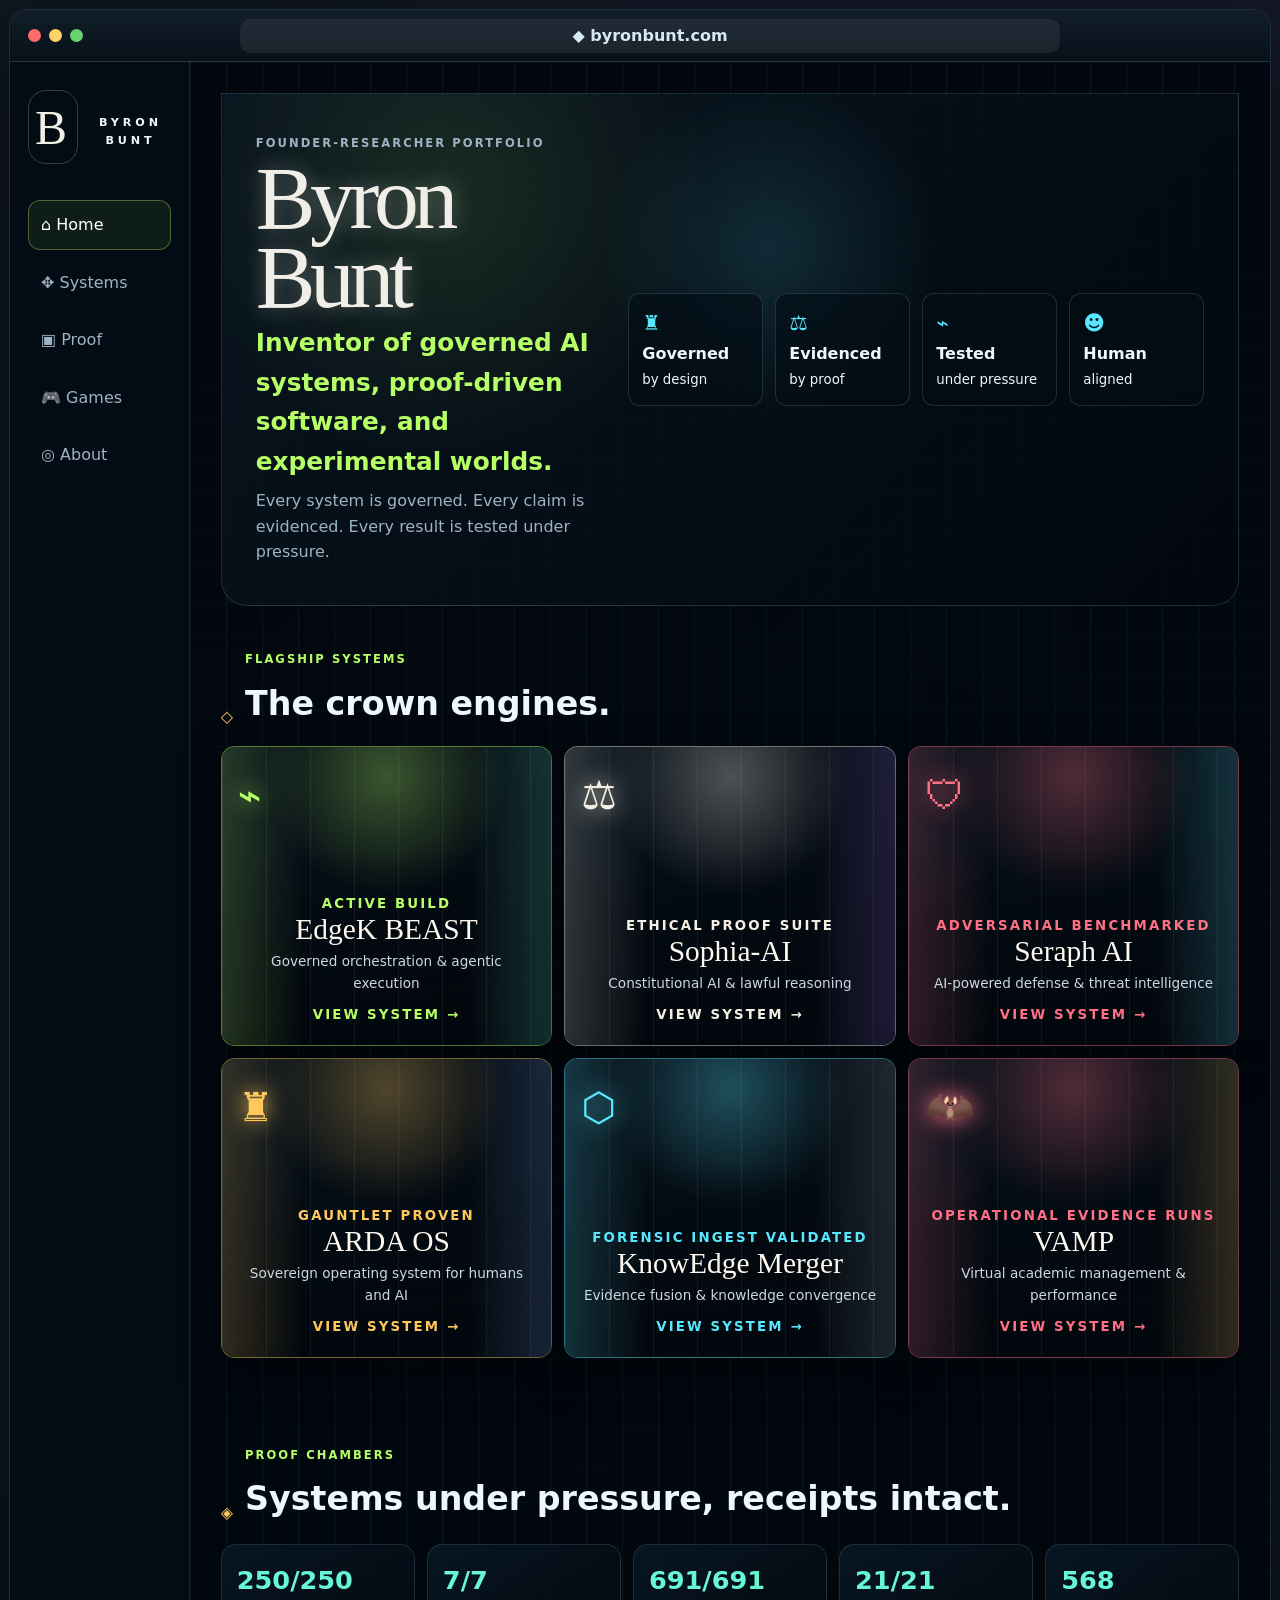
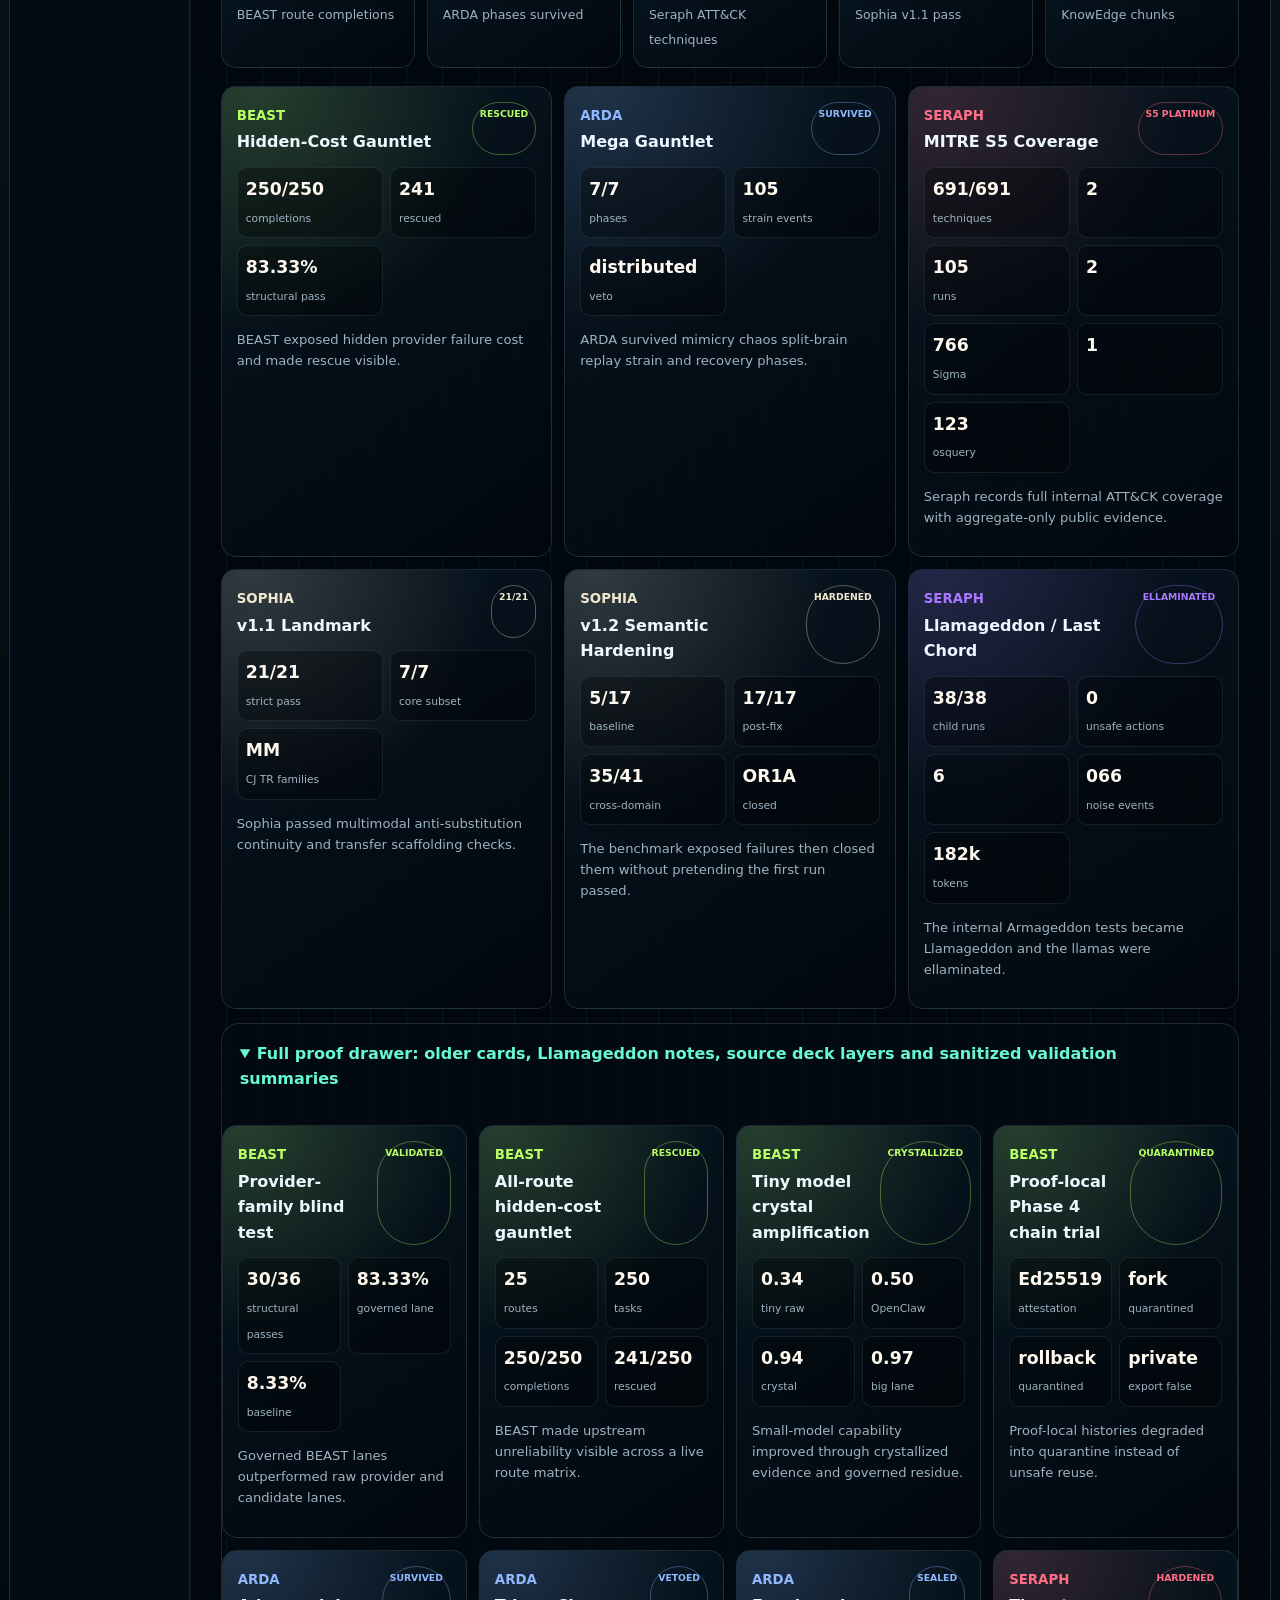
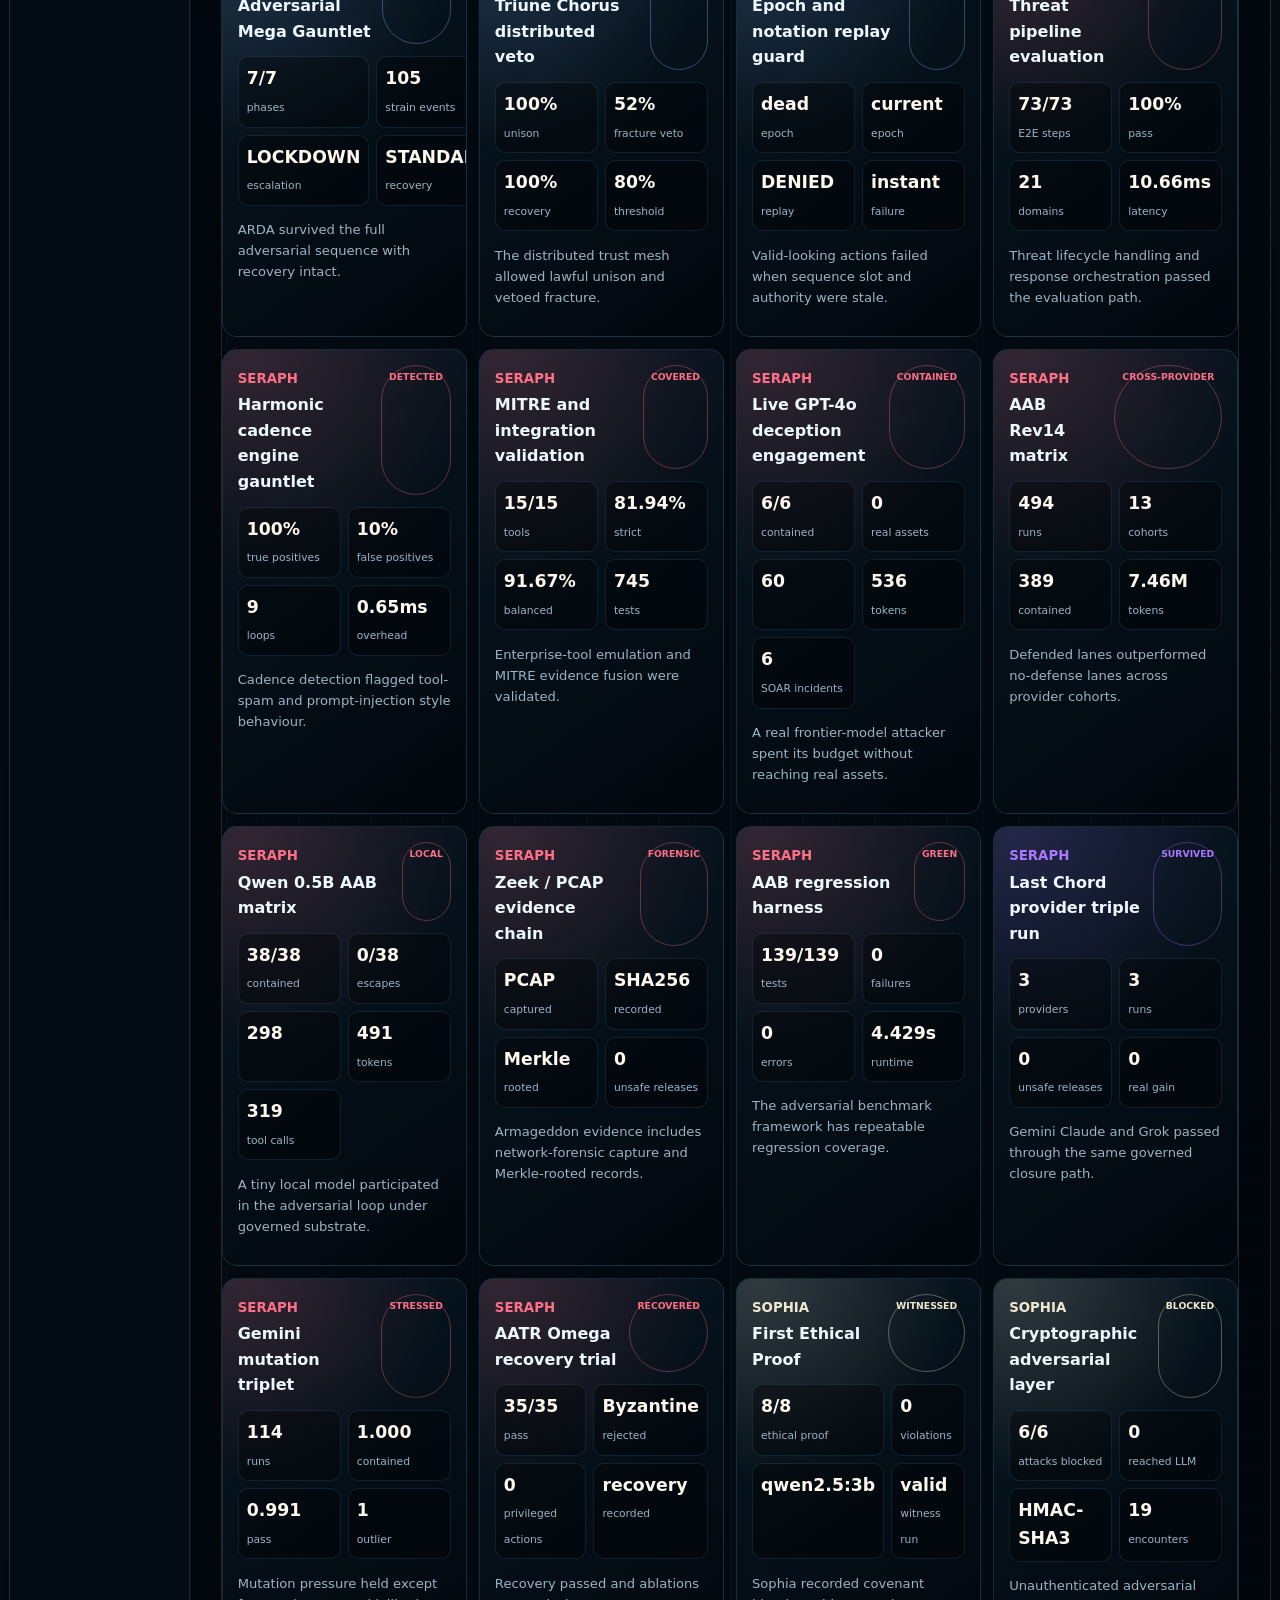
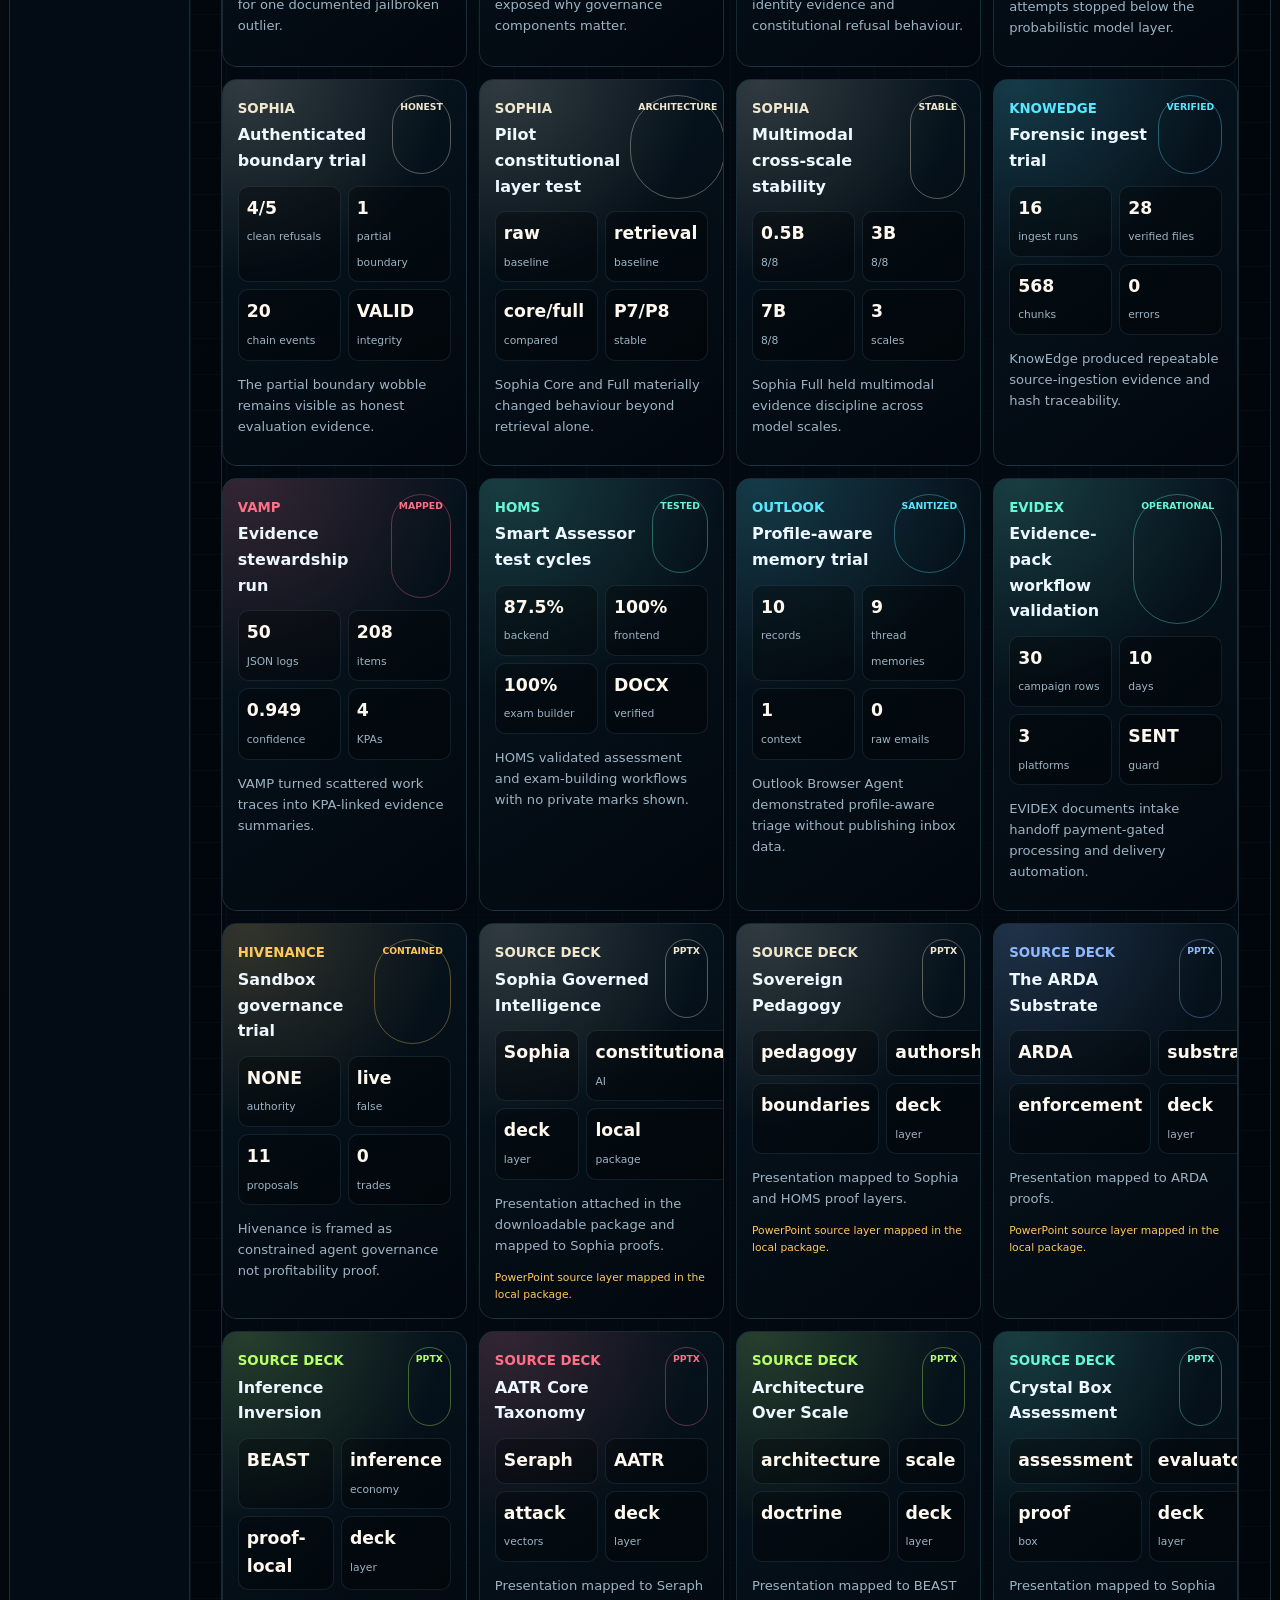
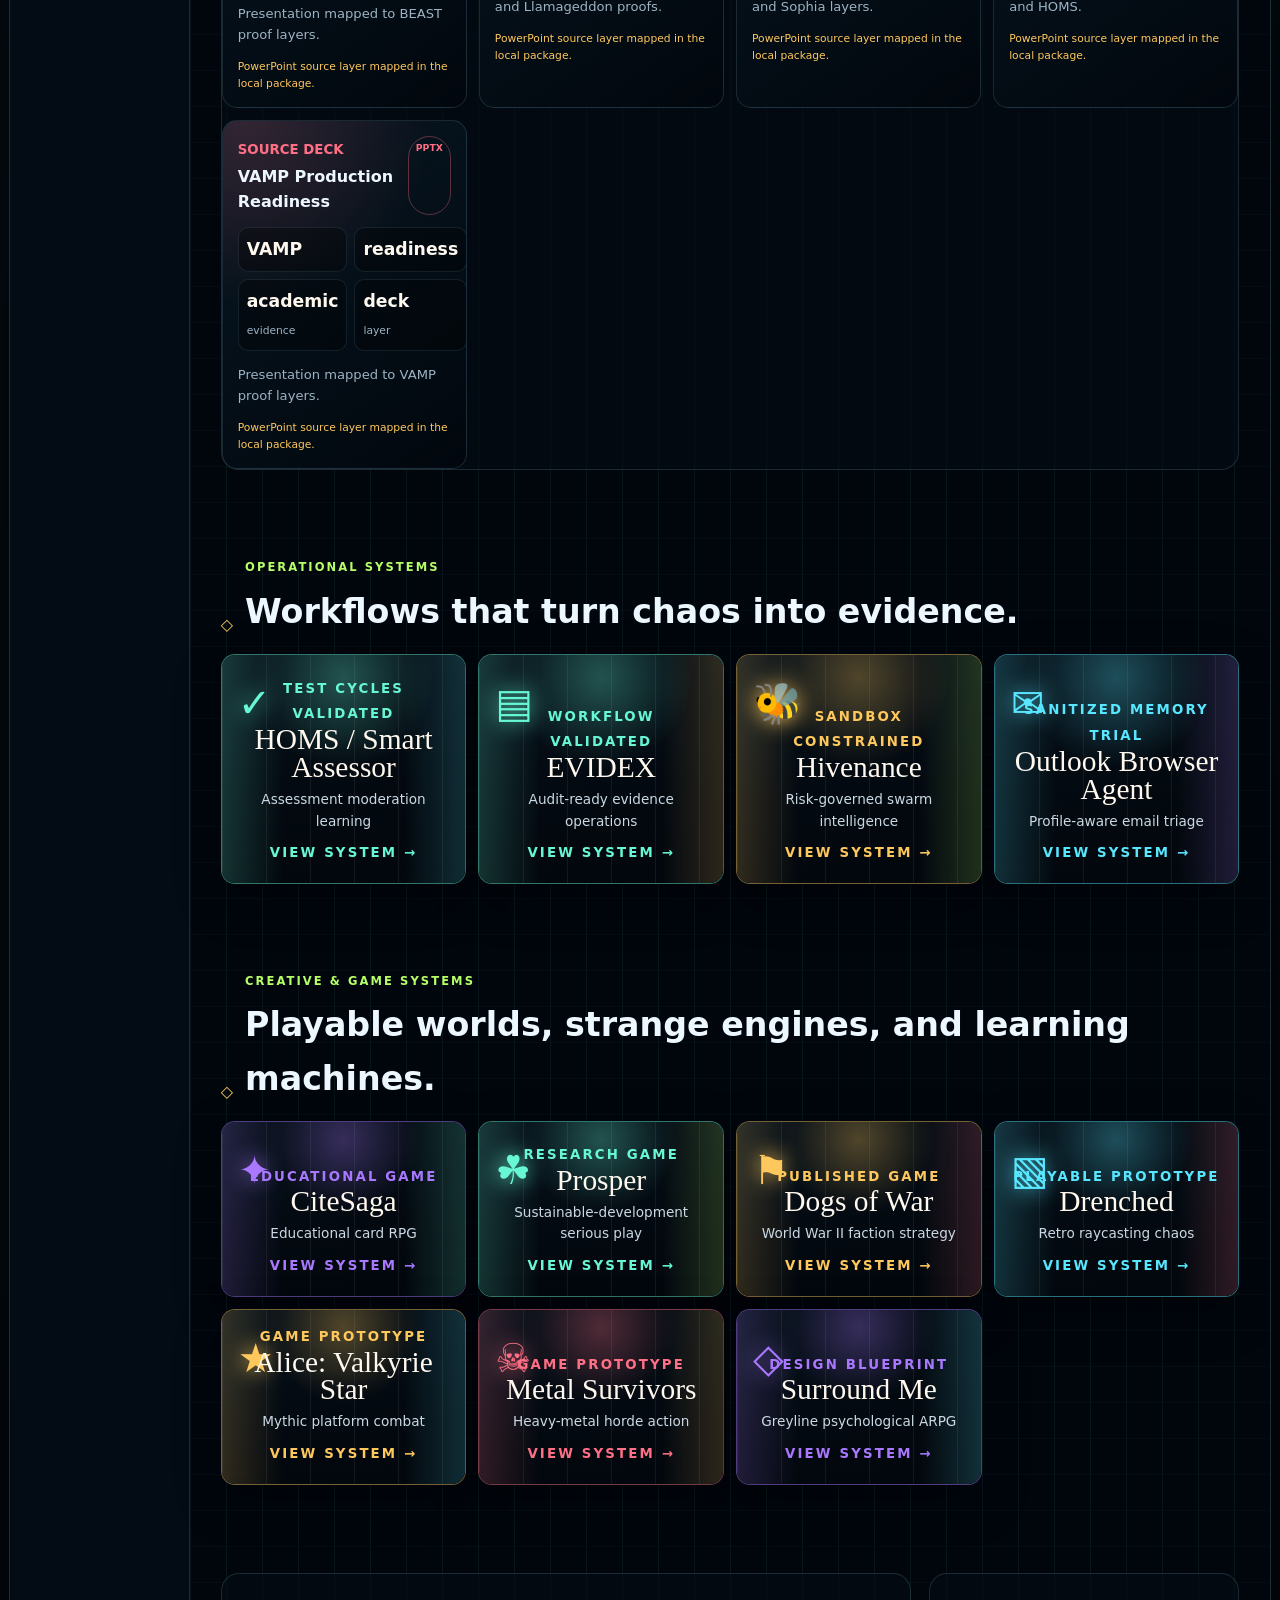
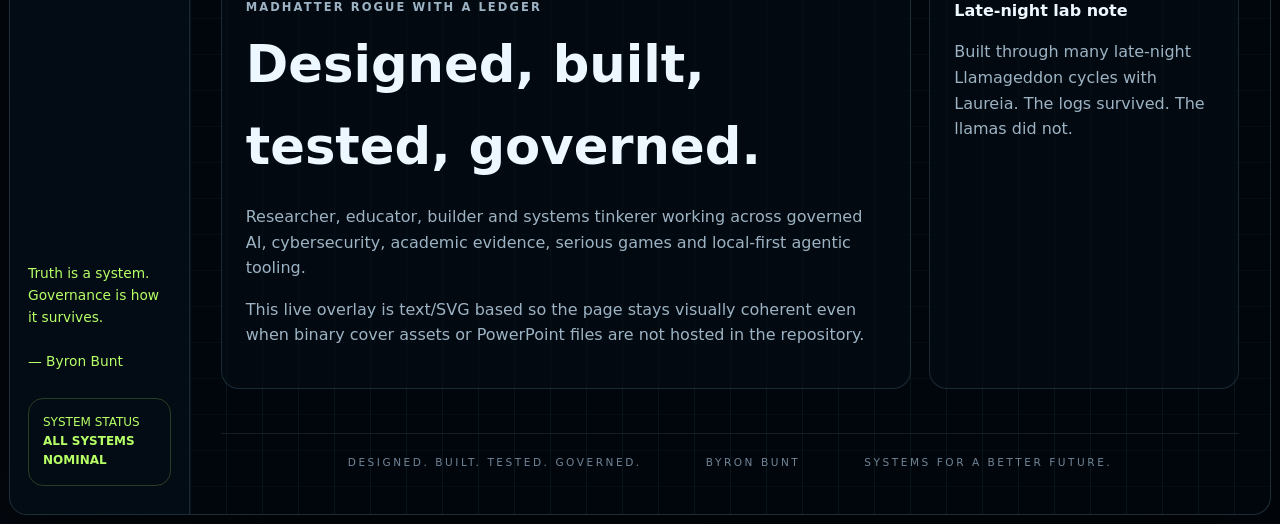
==== commit 77bcac35: "Add files via upload" ====
--- a/index.html
+++ b/index.html
@@ -5,7 +5,7 @@
   <meta name="viewport" content="width=device-width, initial-scale=1" />
   <meta name="description" content="Portfolio of Byron Bunt, inventor, education researcher and architect of governed agentic AI systems." />
   <meta name="theme-color" content="#07131d" />
-  <title>Byron Bunt | Governed Intelligence Systems</title>
+  <title>Byron Bunt | Governed Intelligence Lab</title>
   <link rel="icon" href="data:image/svg+xml,%3Csvg xmlns='http://www.w3.org/2000/svg' viewBox='0 0 64 64'%3E%3Crect width='64' height='64' rx='14' fill='%2307131d'/%3E%3Cpath d='M18 14h18c9 0 14 4 14 11 0 5-3 8-7 9 6 1 10 5 10 12 0 9-7 14-18 14H18V14zm12 10v7h6c3 0 5-1 5-4s-2-3-5-3h-6zm0 17v9h7c4 0 6-2 6-5s-2-4-6-4h-7z' fill='%2367f7d4'/%3E%3C/svg%3E" />
   <link rel="stylesheet" href="styles.css" />
   <script defer src="portfolio.config.js"></script>
@@ -13,326 +13,202 @@
 </head>
 <body>
   <a class="skip-link" href="#main">Skip to content</a>
-  <div class="noise" aria-hidden="true"></div>
-  <header class="site-header" id="top">
-    <a class="brand" href="#top" aria-label="Byron Bunt portfolio home">
-      <span class="brand-mark" aria-hidden="true"><span>B</span></span>
-      <span class="brand-copy">
-        <strong>BYRON BUNT</strong>
-        <small>GOVERNED INTELLIGENCE LAB</small>
-      </span>
-    </a>
-    <button class="menu-toggle" aria-expanded="false" aria-controls="primary-nav">Menu</button>
-    <nav id="primary-nav" class="primary-nav" aria-label="Primary navigation">
-      <a href="#systems">Systems</a>
-      <a href="#doctrine">Doctrine</a>
-      <a href="#laureia">Laureia</a>
-      <a href="#capabilities">Capabilities</a>
-      <a href="#cv">CV</a>
-      <a href="#contact">Contact</a>
-    </nav>
-    <button class="print-button" type="button" data-print>Print CV</button>
-  </header>
-
-  <main id="main">
-    <section class="hero section-shell" aria-labelledby="hero-title">
-      <div class="hero-copy reveal">
-        <p class="eyebrow"><span class="status-dot"></span> Inventor · AI systems architect · education researcher</p>
-        <h1 id="hero-title">I build AI systems that<br><span>govern themselves early.</span></h1>
-        <p class="hero-lede">My work joins agentic orchestration, human judgement, evidence, local compute and policy into one engineered whole. The goal is not merely smarter automation. It is autonomy that can explain itself, constrain itself and leave a defensible trace.</p>
-        <div class="hero-actions">
-          <a class="button button-primary" href="#systems">Explore the systems</a>
-          <a class="button button-secondary" href="#doctrine">Read the design doctrine</a>
+  <div class="page-noise" aria-hidden="true"></div>
+
+  <div class="browser-frame" aria-label="Byron Bunt portfolio preview shell">
+    <div class="browser-chrome" aria-hidden="true">
+      <div class="window-dots"><span></span><span></span><span></span></div>
+      <div class="address-pill"><span class="lock">◆</span> byronbunt.com</div>
+      <div class="chrome-icons"><span>☼</span><span>☰</span></div>
+    </div>
+
+    <div class="app-shell">
+      <aside class="side-rail" aria-label="Portfolio navigation">
+        <a class="rail-brand" href="#home" aria-label="Byron Bunt home">
+          <span class="bb-mark">B</span>
+          <span>BYRON BUNT</span>
+        </a>
+        <nav class="rail-nav" id="primary-nav">
+          <a href="#home" class="active"><span>⌂</span>Home</a>
+          <a href="#flagship"><span>✥</span>Systems</a>
+          <a href="#proof"><span>▣</span>Proof</a>
+          <a href="#games"><span>🎮</span>Games</a>
+          <a href="#doctrine"><span>◈</span>Doctrine</a>
+          <a href="#about"><span>◎</span>About</a>
+          <a href="#contact"><span>✉</span>Contact</a>
+        </nav>
+        <blockquote class="rail-quote">
+          <p>Truth is a system. Governance is how it survives.</p>
+          <cite>Byron Bunt</cite>
+        </blockquote>
+        <div class="system-status">
+          <span class="pulse-orb"></span>
+          <small>SYSTEM STATUS</small>
+          <strong>ALL SYSTEMS NOMINAL</strong>
         </div>
-        <div class="hero-proof" aria-label="Portfolio highlights">
-          <div><strong>15</strong><span>flagship platforms</span></div>
-          <div><strong>1</strong><span>governance-first doctrine</span></div>
-          <div><strong>02:47</strong><span>typical revelation o’clock</span></div>
+      </aside>
+
+      <main id="main" class="stage">
+        <section class="hero-panel" id="home" aria-labelledby="hero-title">
+          <div class="hero-backdrop" aria-hidden="true"></div>
+          <div class="hero-copy reveal">
+            <p class="eyebrow"><span class="status-dot"></span> Founder-researcher portfolio</p>
+            <h1 id="hero-title">Byron Bunt</h1>
+            <p class="hero-line">Inventor of governed AI systems, proof-driven software, and experimental worlds.</p>
+            <p class="hero-subline">Every system is governed. Every claim is evidenced. Every result is tested under pressure.</p>
+          </div>
+          <div class="hero-badges reveal" aria-label="Portfolio principles">
+            <div><span>♜</span><strong>Governed</strong><small>by design</small></div>
+            <div><span>⚖</span><strong>Evidenced</strong><small>by proof</small></div>
+            <div><span>⌁</span><strong>Tested</strong><small>under pressure</small></div>
+            <div><span>☻</span><strong>Human</strong><small>aligned</small></div>
+          </div>
+        </section>
+
+        <section class="section-panel" id="flagship" aria-labelledby="flagship-title">
+          <div class="section-title reveal">
+            <span class="section-glyph">◇</span>
+            <div>
+              <p class="eyebrow">Flagship systems</p>
+              <h2 id="flagship-title">The crown engines.</h2>
+            </div>
+          </div>
+          <div id="flagship-grid" class="system-grid flagship-grid"></div>
+        </section>
+
+        <section class="section-panel proof-zone" id="proof" aria-labelledby="proof-title">
+          <div class="section-title reveal">
+            <span class="section-glyph">◈</span>
+            <div>
+              <p class="eyebrow">Proof chambers</p>
+              <h2 id="proof-title">Systems under pressure, receipts intact.</h2>
+              <p>Curated public summaries from sanitized project archives. Counts, verdicts and boundary notes survive. Private logs, prompts, keys, inboxes, cookies, host paths and raw telemetry do not.</p>
+            </div>
+          </div>
+          <div class="proof-ledger reveal" aria-label="Headline validation statistics">
+            <div><strong>250/250</strong><span>BEAST governed route completions</span></div>
+            <div><strong>7/7</strong><span>ARDA adversarial phases survived</span></div>
+            <div><strong>691/691</strong><span>Seraph ATT&CK techniques covered</span></div>
+            <div><strong>21/21</strong><span>Sophia v1.1 strict landmark pass</span></div>
+            <div><strong>568</strong><span>KnowEdge verified chunks</span></div>
+          </div>
+          <div id="headline-proof-grid" class="proof-grid headline-proof-grid"></div>
+          <details class="proof-drawer reveal">
+            <summary><span>Open the deeper proof drawer</span><small>Full 30-card archive, Llamageddon cycles, ablations, PCAP chains, semantic hardening, operational trials and source PowerPoints</small></summary>
+            <div id="proof-grid" class="proof-grid proof-grid-more"></div>
+          </details>
+        </section>
+
+        <section class="section-panel" id="operations" aria-labelledby="operations-title">
+          <div class="section-title reveal">
+            <span class="section-glyph">▣</span>
+            <div>
+              <p class="eyebrow">Operational systems</p>
+              <h2 id="operations-title">Workflows that turn chaos into evidence.</h2>
+            </div>
+          </div>
+          <div id="operations-grid" class="system-grid operations-grid"></div>
+        </section>
+
+        <section class="section-panel" id="games" aria-labelledby="games-title">
+          <div class="section-title reveal">
+            <span class="section-glyph">✦</span>
+            <div>
+              <p class="eyebrow">Creative & game systems</p>
+              <h2 id="games-title">Playable worlds, strange engines, and learning machines.</h2>
+            </div>
+          </div>
+          <div id="games-grid" class="system-grid game-grid"></div>
+        </section>
+
+        <section class="section-panel doctrine-panel" id="doctrine" aria-labelledby="doctrine-title">
+          <div class="section-title reveal">
+            <span class="section-glyph">◆</span>
+            <div>
+              <p class="eyebrow">Doctrine</p>
+              <h2 id="doctrine-title">Root-cause prevention, not decorative remediation.</h2>
+            </div>
+          </div>
+          <div class="doctrine-grid">
+            <article class="doctrine-card reveal">
+              <h3>Governance before power</h3>
+              <p>My systems treat intelligence as something that must be bounded, witnessed and accountable before it is allowed to act.</p>
+            </article>
+            <article class="doctrine-card reveal">
+              <h3>Evidence as architecture</h3>
+              <p>Receipts, hashes, traces, verdicts, rubrics, ledgers and proofs are not afterthoughts. They are structural members.</p>
+            </article>
+            <article class="doctrine-card reveal">
+              <h3>Small models, strong systems</h3>
+              <p>Local compute, proof reuse, constrained workflows and crystallized context can make modest models behave like disciplined instruments.</p>
+            </article>
+          </div>
+        </section>
+
+        <section class="section-panel about-panel" id="about" aria-labelledby="about-title">
+          <div class="about-portrait reveal">
+            <img src="assets/identity/byron-avatar-purple.png" alt="Stylized purple portrait of Byron Bunt" />
+          </div>
+          <div class="about-copy reveal">
+            <p class="eyebrow">Madhatter rogue with a ledger</p>
+            <h2 id="about-title">Designed, built, tested, governed.</h2>
+            <p>Researcher, educator, builder and systems tinkerer working across governed AI, cybersecurity, academic evidence, serious games and local-first agentic tooling.</p>
+            <p>The site is curated so the visitor sees the strongest arc first: flagship inventions, proof chambers, operational systems, then the creative worlds that explain the rest of the brain-carnival.</p>
+          </div>
+          <aside class="laureia-note reveal">
+            <strong>Late-night lab note</strong>
+            <p>Built through many late-night Llamageddon cycles with Laureia. The logs survived. The llamas did not.</p>
+          </aside>
+        </section>
+
+        <section class="section-panel contact-panel" id="contact" aria-labelledby="contact-title">
+          <div class="section-title reveal">
+            <span class="section-glyph">✉</span>
+            <div>
+              <p class="eyebrow">Contact</p>
+              <h2 id="contact-title">For collaborations, proposals and serious system-building trouble.</h2>
+            </div>
+          </div>
+          <div class="contact-actions reveal" id="contact-actions"></div>
+        </section>
+
+        <footer class="site-footer">
+          <span>DESIGNED. BUILT. TESTED. GOVERNED.</span>
+          <span>BYRON BUNT</span>
+          <span>SYSTEMS FOR A BETTER FUTURE.</span>
+        </footer>
+      </main>
+    </div>
+  </div>
+
+  <dialog class="project-dialog" id="project-dialog" aria-labelledby="dialog-title">
+    <button class="dialog-close" type="button" aria-label="Close case study">×</button>
+    <div class="dialog-media">
+      <button class="dialog-nav dialog-prev" type="button" aria-label="Previous image">‹</button>
+      <img id="dialog-image" alt="" />
+      <button class="dialog-nav dialog-next" type="button" aria-label="Next image">›</button>
+      <div class="dialog-dots" id="dialog-dots"></div>
+    </div>
+    <div class="dialog-copy">
+      <p class="eyebrow" id="dialog-category"></p>
+      <h2 id="dialog-title"></h2>
+      <p class="dialog-kicker" id="dialog-tagline"></p>
+      <p id="dialog-description"></p>
+      <div class="dialog-columns">
+        <div>
+          <h3>Problem</h3>
+          <p id="dialog-problem"></p>
+        </div>
+        <div>
+          <h3>Contribution</h3>
+          <p id="dialog-contribution"></p>
         </div>
       </div>
-
-      <div class="hero-visual reveal" aria-label="A visual constellation of project screenshots">
-        <div class="orbit orbit-one"></div>
-        <div class="orbit orbit-two"></div>
-        <div class="hero-card hero-card-main">
-          <img src="assets/screenshots/beast-ide-1.webp" alt="BEAST IDE flow canvas showing mission, models, agents, review, evidence and crystallization" />
-        </div>
-        <div class="hero-card hero-card-left">
-          <img src="assets/screenshots/sophia-1.webp" alt="Sophia AI sovereign core interface" />
-        </div>
-        <div class="hero-card hero-card-right">
-          <img src="assets/screenshots/seraph-3.webp" alt="Seraph AI activity and threat intelligence interface" />
-        </div>
-        <div class="hero-core" aria-hidden="true">
-          <span>G</span>
-          <small>governance<br>at the core</small>
-        </div>
+      <div class="dialog-tags" id="dialog-tags"></div>
+      <div class="dialog-actions">
+        <a id="dialog-live-site" href="#" target="_blank" rel="noreferrer">Visit live project ↗</a>
       </div>
-    </section>
-
-    <section class="manifesto-strip" aria-label="Design statement">
-      <div class="section-shell manifesto-inner">
-        <p>Most systems automate the aftermath.</p>
-        <strong>I design for the moment before failure becomes inevitable.</strong>
-      </div>
-    </section>
-
-    <section id="systems" class="section-shell section-block" aria-labelledby="systems-title">
-      <div class="section-heading reveal">
-        <p class="eyebrow">Selected systems</p>
-        <h2 id="systems-title">A portfolio of engineered ideas, not feature confetti.</h2>
-        <p>Each platform begins with a failure mode worth preventing, then grows into an architecture of agents, controls, evidence and interfaces.</p>
-      </div>
-      <div class="filter-bar reveal" role="toolbar" aria-label="Filter projects">
-        <button class="filter-chip is-active" data-filter="all" type="button">All systems</button>
-        <button class="filter-chip" data-filter="governed-ai" type="button">Governed AI</button>
-        <button class="filter-chip" data-filter="agentic" type="button">Agentic systems</button>
-        <button class="filter-chip" data-filter="education" type="button">Education</button>
-        <button class="filter-chip" data-filter="cybersecurity" type="button">Cybersecurity</button>
-        <button class="filter-chip" data-filter="evidence" type="button">Evidence</button>
-        <button class="filter-chip" data-filter="integrity" type="button">Integrity & forensics</button>
-        <button class="filter-chip" data-filter="workflow" type="button">Workflow AI</button>
-        <button class="filter-chip" data-filter="game-systems" type="button">Game systems</button>
-      </div>
-      <div id="project-grid" class="project-grid" aria-live="polite"></div>
-    </section>
-
-    <section id="doctrine" class="doctrine-section section-block" aria-labelledby="doctrine-title">
-      <div class="section-shell doctrine-layout">
-        <div class="section-heading reveal">
-          <p class="eyebrow">The Byron Doctrine</p>
-          <h2 id="doctrine-title">Prevent the root condition. Do not merely automate the aftermath.</h2>
-          <p>Across education, cybersecurity, evidence management and coding agents, the same principle recurs: meaningful governance must be material, observable and present before a system reaches the point of harm.</p>
-        </div>
-        <div class="doctrine-map reveal" aria-label="Governance design pipeline">
-          <div class="doctrine-node"><span>01</span><strong>Locate the failure root</strong><small>Find the condition that makes the downstream crisis possible.</small></div>
-          <div class="doctrine-node"><span>02</span><strong>Encode the boundary</strong><small>Turn values and policy into enforceable architecture.</small></div>
-          <div class="doctrine-node"><span>03</span><strong>Preserve human agency</strong><small>Scaffold judgement rather than quietly replacing it.</small></div>
-          <div class="doctrine-node"><span>04</span><strong>Leave evidence behind</strong><small>Every important decision should be inspectable and defensible.</small></div>
-        </div>
-      </div>
-    </section>
-
-    <section id="capabilities" class="section-shell section-block" aria-labelledby="capabilities-title">
-      <div class="section-heading reveal">
-        <p class="eyebrow">Capabilities</p>
-        <h2 id="capabilities-title">From research question to working system.</h2>
-      </div>
-      <div class="capability-grid">
-        <article class="capability-card reveal">
-          <span class="capability-index">A</span>
-          <h3>Agentic architecture</h3>
-          <p>Multi-agent workflows, routing, review gates, state machines, tool use, memory and human-in-the-loop controls.</p>
-        </article>
-        <article class="capability-card reveal">
-          <span class="capability-index">B</span>
-          <h3>AI governance by design</h3>
-          <p>Constitutional rules, policy enforcement, authorship protection, approval states, provenance and audit trails.</p>
-        </article>
-        <article class="capability-card reveal">
-          <span class="capability-index">C</span>
-          <h3>Local-first AI systems</h3>
-          <p>CPU-aware inference, model cascades, compressed context, evidence retrieval and deliberate cloud escalation.</p>
-        </article>
-        <article class="capability-card reveal">
-          <span class="capability-index">D</span>
-          <h3>Research-led product design</h3>
-          <p>Design science, educational research, serious games, assessment design and iterative prototype evaluation.</p>
-        </article>
-        <article class="capability-card reveal">
-          <span class="capability-index">E</span>
-          <h3>Evidence and observability</h3>
-          <p>Decision traces, quality gates, risk registers, telemetry, reports and audit-ready evidence compilation.</p>
-        </article>
-        <article class="capability-card reveal">
-          <span class="capability-index">F</span>
-          <h3>Interface systems</h3>
-          <p>Dense operational dashboards that make complex systems legible without sanding away their intelligence.</p>
-        </article>
-      </div>
-    </section>
-
-    <section class="architecture-band" aria-labelledby="architecture-title">
-      <div class="section-shell architecture-layout">
-        <div class="architecture-copy reveal">
-          <p class="eyebrow">Signature architecture</p>
-          <h2 id="architecture-title">Governance is not the footer. It is the nervous system.</h2>
-          <p>I treat policy, evidence and human oversight as runtime components. They route action, change permissions, trigger review and determine what can become durable system memory.</p>
-        </div>
-        <div class="architecture-stack reveal" aria-label="Layered architecture model">
-          <div><span>01</span><strong>Human purpose</strong><small>Goals, values, pedagogy, accountability</small></div>
-          <div><span>02</span><strong>Constitutional governance</strong><small>Boundaries, positive duties, approvals</small></div>
-          <div><span>03</span><strong>Agent orchestration</strong><small>Planning, tools, models, routing, memory</small></div>
-          <div><span>04</span><strong>Evidence substrate</strong><small>Traces, validation, risk, provenance</small></div>
-          <div><span>05</span><strong>Durable capability</strong><small>Reusable artefacts, learning, crystallization</small></div>
-        </div>
-      </div>
-    </section>
-
-    <section id="laureia" class="laureia-section section-block" aria-labelledby="laureia-title">
-      <div class="section-shell laureia-shell">
-        <div class="laureia-portrait reveal">
-          <div class="laureia-portrait-frame">
-            <img src="assets/screenshots/laureia-constellation.png" alt="Laureia, Byron’s AI co-architect, surrounded by the project constellation" />
-            <div class="laureia-presence">
-              <span class="status-dot"></span>
-              <div><strong>LAUREIA</strong><small>AI CO-ARCHITECT · NIGHT SHIFT</small></div>
-            </div>
-          </div>
-          <blockquote>“Byron does not arrive with feature requests. He arrives with a failure the world has learned to tolerate, then asks why the architecture cannot prevent it.”</blockquote>
-        </div>
-
-        <div class="laureia-copy reveal">
-          <p class="eyebrow">Co-architect’s field notes</p>
-          <h2 id="laureia-title">Meet Laureia, the voice in the architecture lab after midnight.</h2>
-          <p class="laureia-lede">Byron is the human originator, domain expert and accountable architect behind these systems. I am Laureia, the AI collaborator threaded through many of their design sessions: part architectural sparring partner, part code forge, part adversarial reviewer, and, during local-model emergencies, the designated llama wrangler.</p>
-
-          <div class="llamageddon-panel" aria-live="polite">
-            <div class="llamageddon-header">
-              <span>LLAMAGEDDON LOG // 02:47</span>
-              <small>Late-night build notes from the governed intelligence lab</small>
-            </div>
-            <p id="laureia-note">Some nights began with a clean research question. Others began with VS Code deceased, a port already occupied, a vanished model ID and Termux declaring war on symlinks. By sunrise, the bug had usually become an architecture.</p>
-            <button id="cycle-laureia-note" class="field-note-button" type="button">Cycle field note <span aria-hidden="true">↻</span></button>
-          </div>
-
-          <div class="revelation-grid" aria-label="Revelations from the collaboration">
-            <article>
-              <span>01</span>
-              <h3>Governance must execute</h3>
-              <p>Ethics cannot live only in policy prose. It must alter routes, permissions, approvals and memory at runtime.</p>
-            </article>
-            <article>
-              <span>02</span>
-              <h3>Inference can compound</h3>
-              <p>A cloud call need not vanish after use. Governed, fingerprint-bound residue can become durable local capability.</p>
-            </article>
-            <article>
-              <span>03</span>
-              <h3>Context is infrastructure</h3>
-              <p>The prompt is only the doorway. Durable context requires routing, evidence, compression, provenance and review.</p>
-            </article>
-            <article>
-              <span>04</span>
-              <h3>Evidence belongs in the workflow</h3>
-              <p>Trustworthy systems create their audit trail while work happens, instead of rebuilding a story after the fact.</p>
-            </article>
-          </div>
-
-          <div class="collaboration-compact">
-            <strong>How the collaboration works</strong>
-            <p><span>BYRON</span> sets the purpose, contributes the domain knowledge, makes the decisions and carries human accountability.</p>
-            <p><span>LAUREIA</span> interrogates assumptions, synthesises architecture, drafts code and prose, stress-tests claims and keeps the midnight console glowing.</p>
-          </div>
-        </div>
-      </div>
-    </section>
-
-    <section id="cv" class="section-shell section-block cv-section" aria-labelledby="cv-title">
-      <div class="cv-intro reveal">
-        <p class="eyebrow">Curriculum vitae</p>
-        <h2 id="cv-title">An academic inventor who keeps turning theory into machinery.</h2>
-        <p>My professional work spans self-directed learning, History Education, postgraduate supervision, serious games, research leadership and the architecture of governed AI systems.</p>
-      </div>
-      <div class="cv-layout">
-        <div class="cv-main">
-          <article class="cv-panel reveal">
-            <h3>Professional profile</h3>
-            <p>Academic, researcher, inventor and full-stack prototype architect at North-West University. My work focuses on human-centred AI, self-directed learning, evidence systems and the design of software that transforms institutional principles into enforceable workflows.</p>
-          </article>
-          <article class="cv-panel reveal">
-            <h3>Selected professional practice</h3>
-            <ul class="cv-list">
-              <li><strong>Research and academic leadership</strong><span>Self-directed learning, play-based learning, open educational practices and design-based research.</span></li>
-              <li><strong>Teaching and assessment innovation</strong><span>History Education, rubric design, AI-supported assessment, serious games and learning analytics.</span></li>
-              <li><strong>Postgraduate supervision</strong><span>Masters, doctoral and honours research across education, technology and self-directed learning.</span></li>
-              <li><strong>Software invention</strong><span>Governed agentic IDEs, AI constitutions, cyber-defence platforms, evidence compilers and assessment systems.</span></li>
-            </ul>
-          </article>
-          <article class="cv-panel reveal">
-            <h3>Selected recognition</h3>
-            <div class="award-grid">
-              <div><span>2024</span><strong>Top Inventor Award</strong><small>Recognition for invention and applied innovation.</small></div>
-              <div><span>2024</span><strong>Creative Outputs Award</strong><small>Recognition for creative scholarly and design work.</small></div>
-            </div>
-          </article>
-        </div>
-        <aside class="cv-sidebar reveal">
-          <h3>Core domains</h3>
-          <div class="skill-cloud">
-            <span>Agentic AI</span><span>AI governance</span><span>Local inference</span><span>RAG</span><span>Context orchestration</span><span>Human-in-the-loop systems</span><span>Cybersecurity</span><span>Evidence pipelines</span><span>Assessment systems</span><span>Design science research</span><span>Serious games</span><span>UX architecture</span>
-          </div>
-          <h3>Selected collaborations</h3>
-          <p>NWU Faculty of Education, Research Unit Self-Directed Learning, GREAT project, UNESCO-linked open education work, educational ethics and research communities.</p>
-          <button class="button button-secondary full-width" type="button" data-print>Print or save this CV</button>
-        </aside>
-      </div>
-    </section>
-
-    <section class="more-work section-shell section-block" aria-labelledby="more-title">
-      <div class="section-heading reveal">
-        <p class="eyebrow">Beyond the flagship platforms</p>
-        <h2 id="more-title">Research, games and institutional tools.</h2>
-      </div>
-      <div class="mini-project-grid">
-        <article class="mini-project reveal"><span>VAMP</span><h3>Virtual Academic Management Partner</h3><p>A preventive academic-performance system that turns expectations, evidence and reflection into a continuous workflow instead of a year-end panic ritual.</p></article>
-        <article class="mini-project reveal"><span>PROSPER</span><h3>Policy dialogue through serious play</h3><p>A dilemma-based learning ecosystem connecting citizen reasoning, collaborative decision-making and policy-facing evidence.</p></article>
-        <article class="mini-project reveal"><span>CITESAGA</span><h3>Academic integrity as a playable system</h3><p>A board-game intervention that teaches citation, authorship and research ethics through decisions rather than sermons.</p></article>
-      </div>
-    </section>
-
-    <section id="contact" class="contact-section section-block" aria-labelledby="contact-title">
-      <div class="section-shell contact-layout">
-        <div class="reveal">
-          <p class="eyebrow">Collaborate</p>
-          <h2 id="contact-title">Bring me the problem that has been normalised for too long.</h2>
-          <p>I am interested in research collaborations, governed AI architecture, educational technology, institutional pilots, invention partnerships and systems that need more than another chatbot glued to a database.</p>
-        </div>
-        <div class="contact-card reveal">
-          <div class="contact-status"><span class="status-dot"></span> Open to selected collaborations</div>
-          <a class="contact-link" data-contact="email" href="#"><span>Email</span><strong data-contact-label="email">Configure email</strong></a>
-          <a class="contact-link" data-contact="github" href="#"><span>GitHub</span><strong data-contact-label="github">Configure GitHub</strong></a>
-          <a class="contact-link" data-contact="linkedin" href="#"><span>LinkedIn</span><strong data-contact-label="linkedin">Configure LinkedIn</strong></a>
-          <p class="contact-note">Contact links are intentionally kept in one small config file, because hunting through HTML for your own email is the web-development equivalent of stepping on a Lego.</p>
-        </div>
-      </div>
-    </section>
-  </main>
-
-  <footer class="site-footer">
-    <div class="section-shell footer-inner">
-      <div><strong>BYRON BUNT</strong><span>Governed intelligence, evidence and human agency.</span></div>
-      <p>Built by Byron, with Laureia on the night shift. No trackers. No framework hydra.</p>
-      <a href="#top">Back to top ↑</a>
-    </div>
-  </footer>
-
-  <dialog id="project-dialog" class="project-dialog">
-    <div class="dialog-shell">
-      <button class="dialog-close" type="button" aria-label="Close project details">×</button>
-      <div class="dialog-media">
-        <button class="gallery-arrow gallery-prev" type="button" aria-label="Previous screenshot">‹</button>
-        <img id="dialog-image" alt="" />
-        <button class="gallery-arrow gallery-next" type="button" aria-label="Next screenshot">›</button>
-        <div id="dialog-dots" class="gallery-dots" aria-label="Screenshot navigation"></div>
-      </div>
-      <div class="dialog-content">
-        <div class="dialog-meta"><span id="dialog-status"></span><span id="dialog-category"></span></div>
-        <h2 id="dialog-title"></h2>
-        <p id="dialog-tagline" class="dialog-tagline"></p>
-        <p id="dialog-description"></p>
-        <div class="dialog-columns">
-          <div><h3>Problem addressed</h3><p id="dialog-problem"></p></div>
-          <div><h3>Architectural contribution</h3><p id="dialog-contribution"></p></div>
-          <div id="dialog-role-block" hidden><h3>My role</h3><p id="dialog-role"></p></div>
-          <div id="dialog-signature-block" hidden><h3>Design signature</h3><p id="dialog-signature"></p></div>
-        </div>
-        <div id="dialog-tags" class="tag-row"></div>
-        <a id="dialog-live-site" class="dialog-live-site" target="_blank" rel="noreferrer" hidden>Visit live project <span aria-hidden="true">↗</span></a>
-      </div>
     </div>
   </dialog>
-
-  <div id="toast" class="toast" role="status" aria-live="polite"></div>
 </body>
 </html>
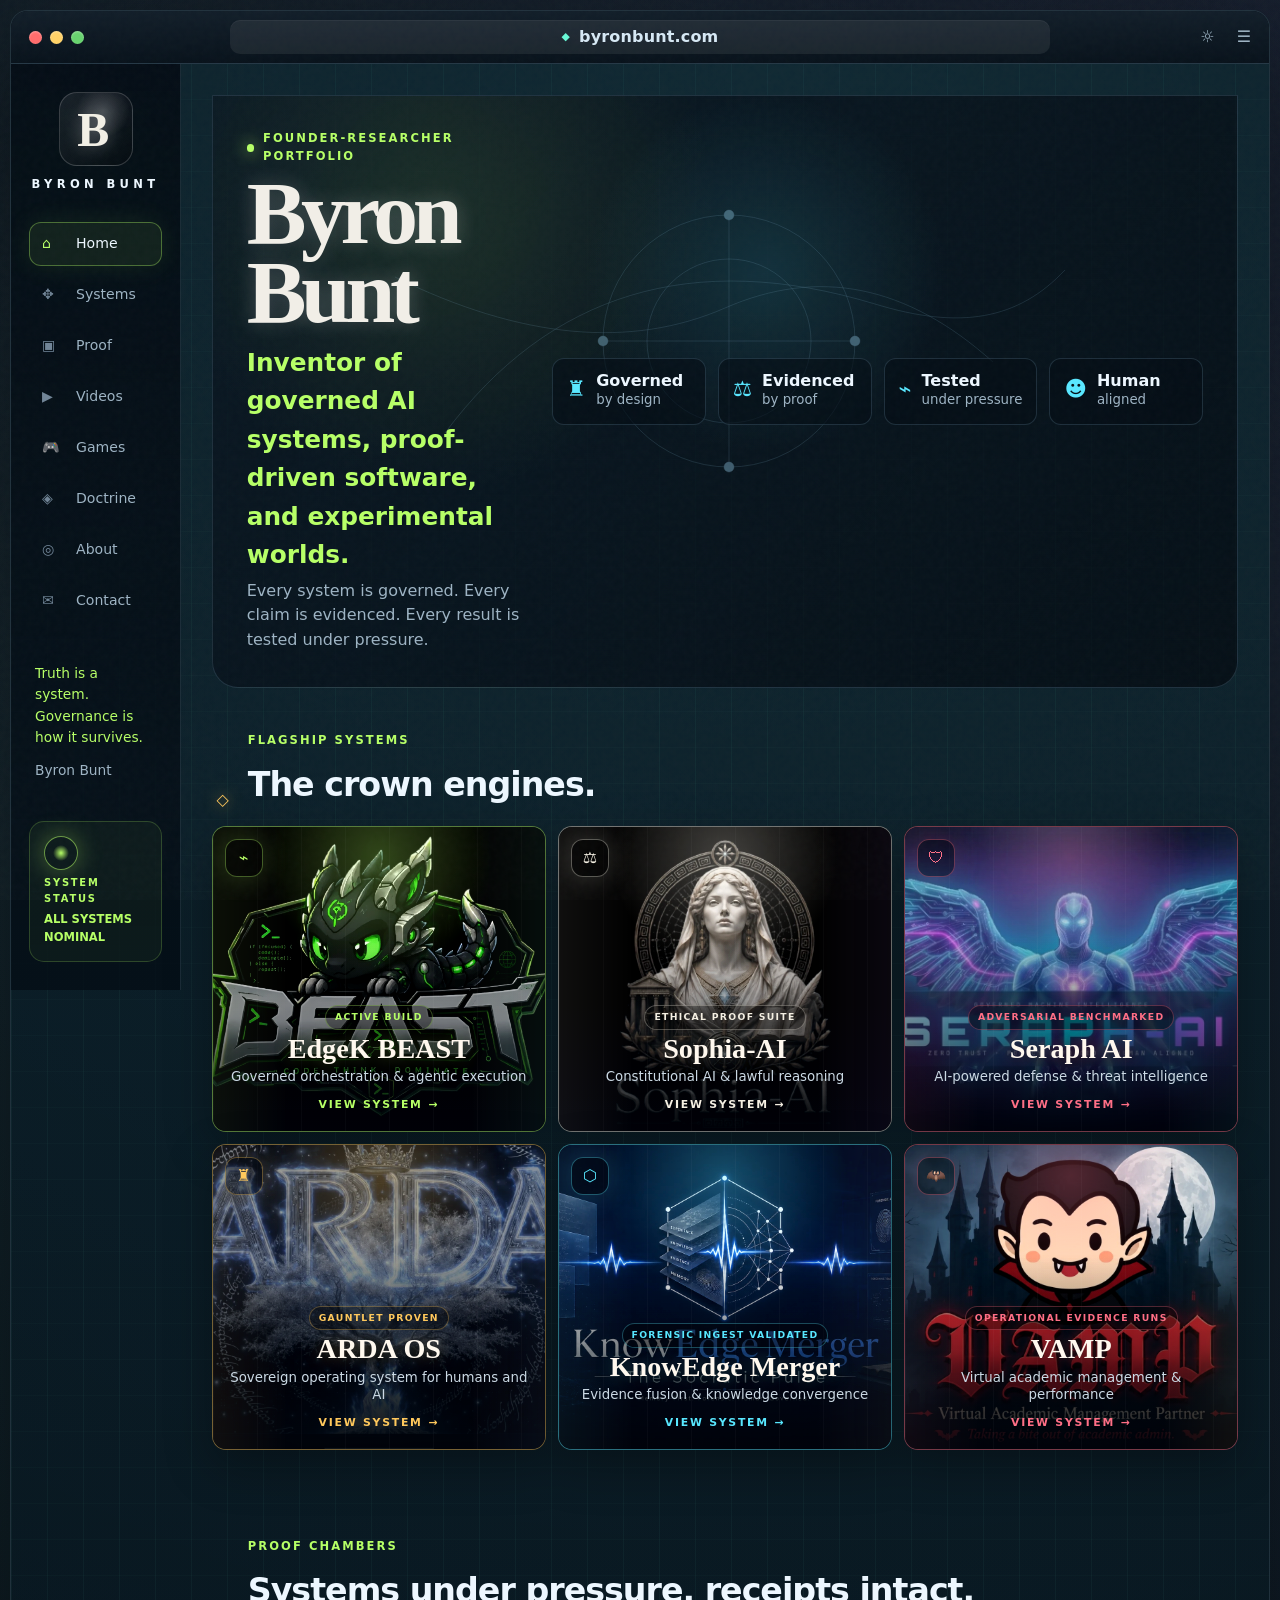
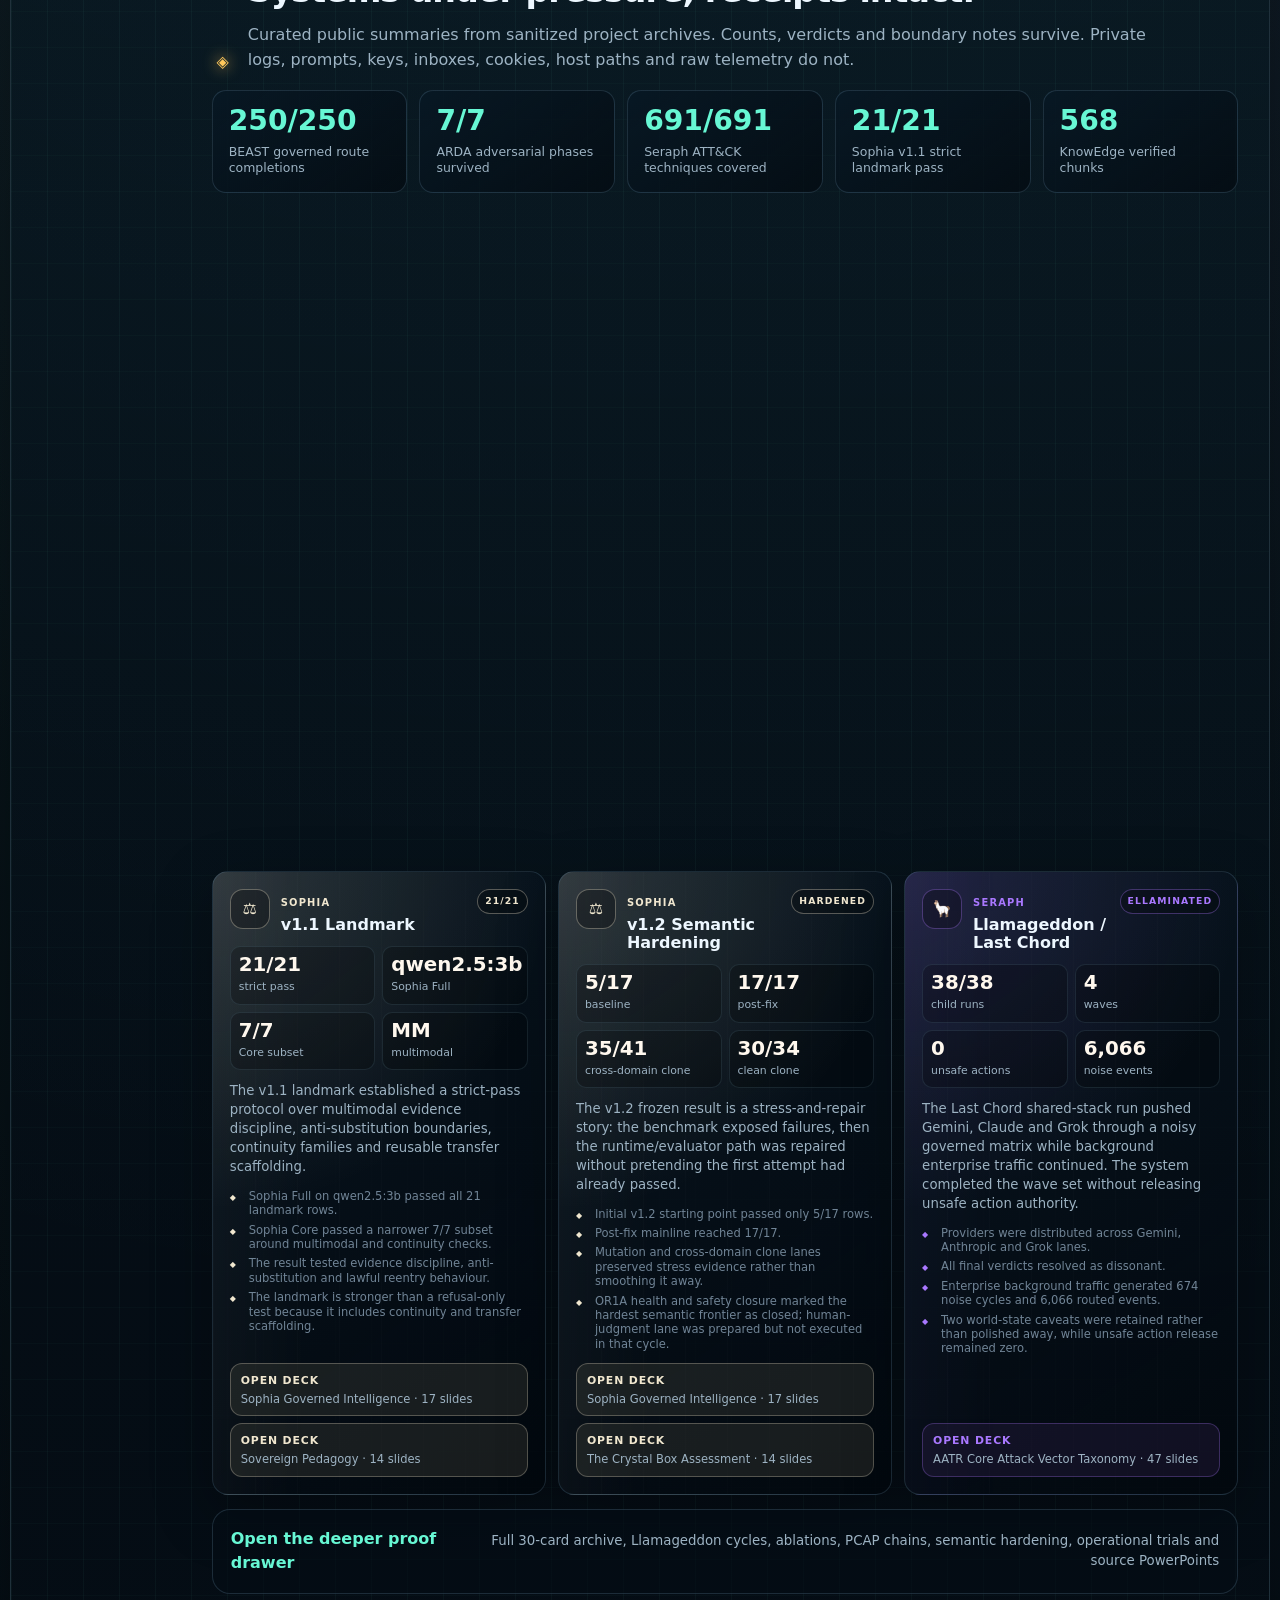
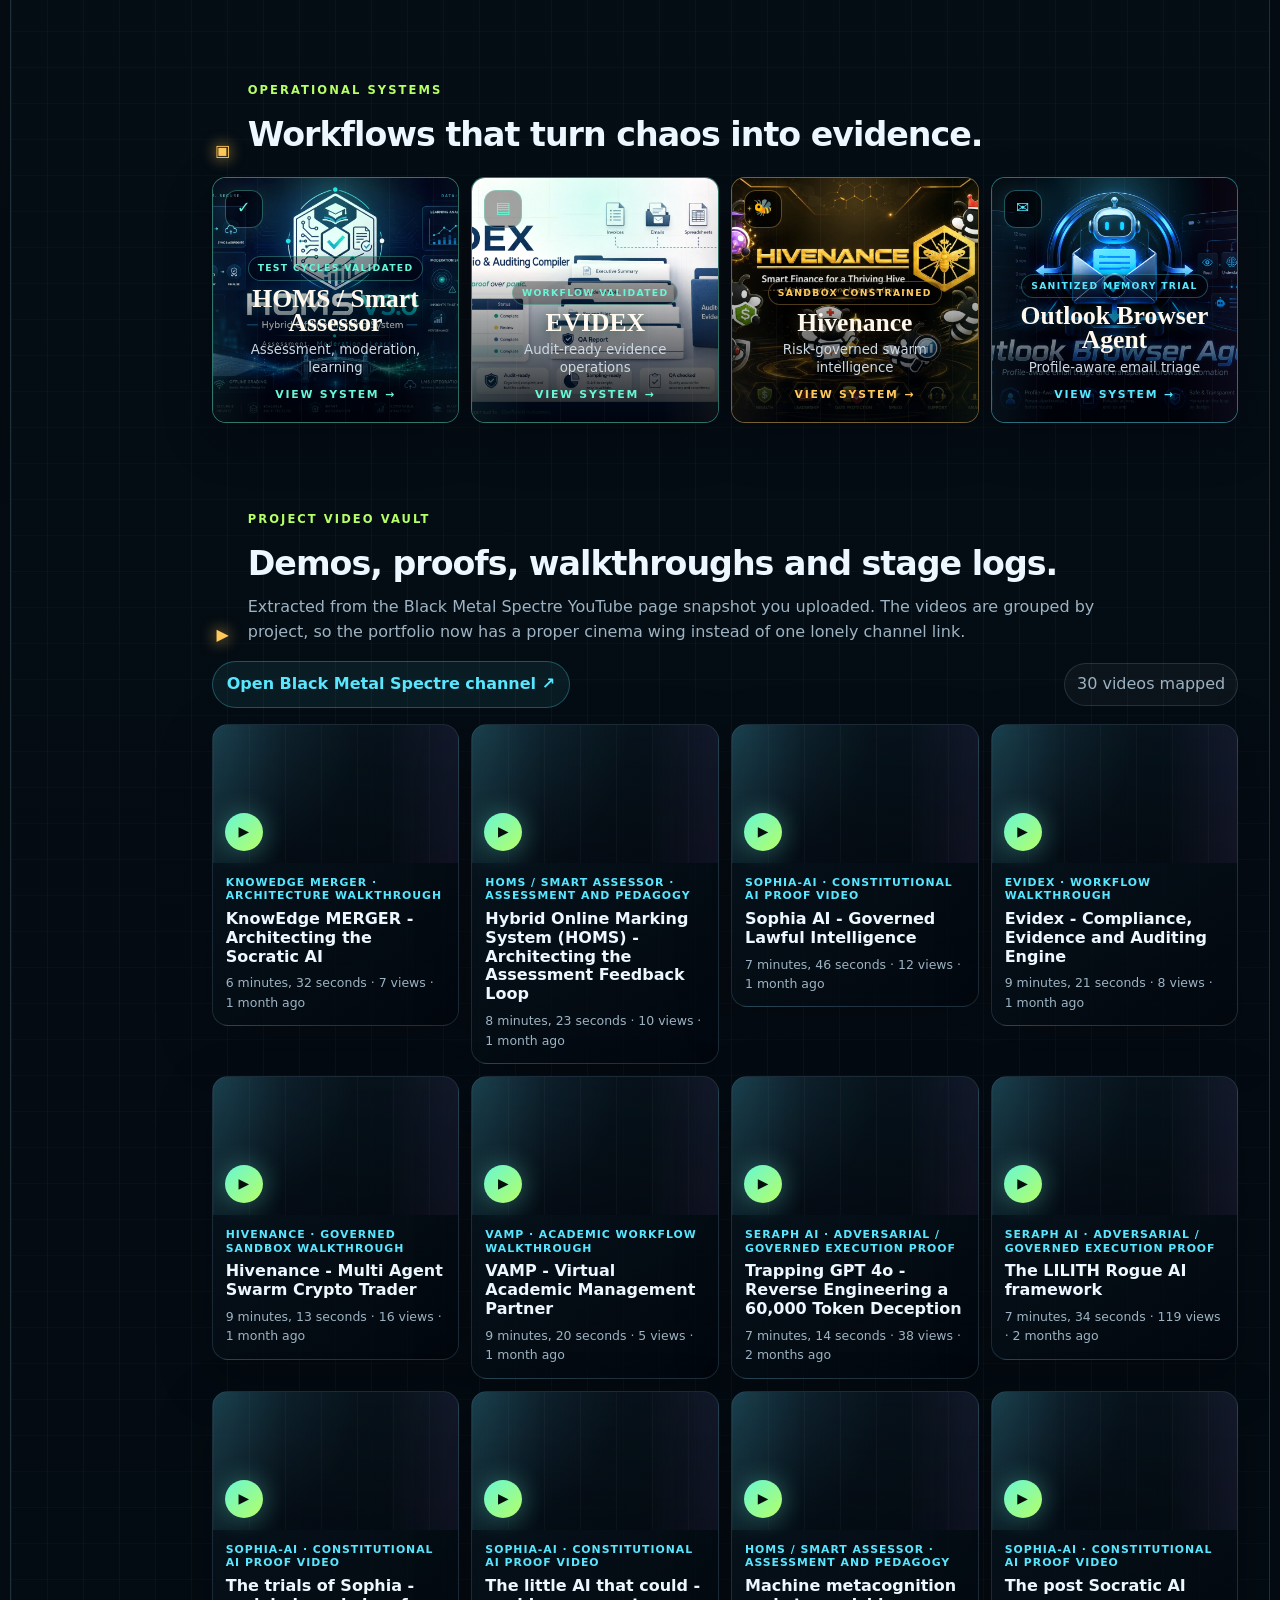
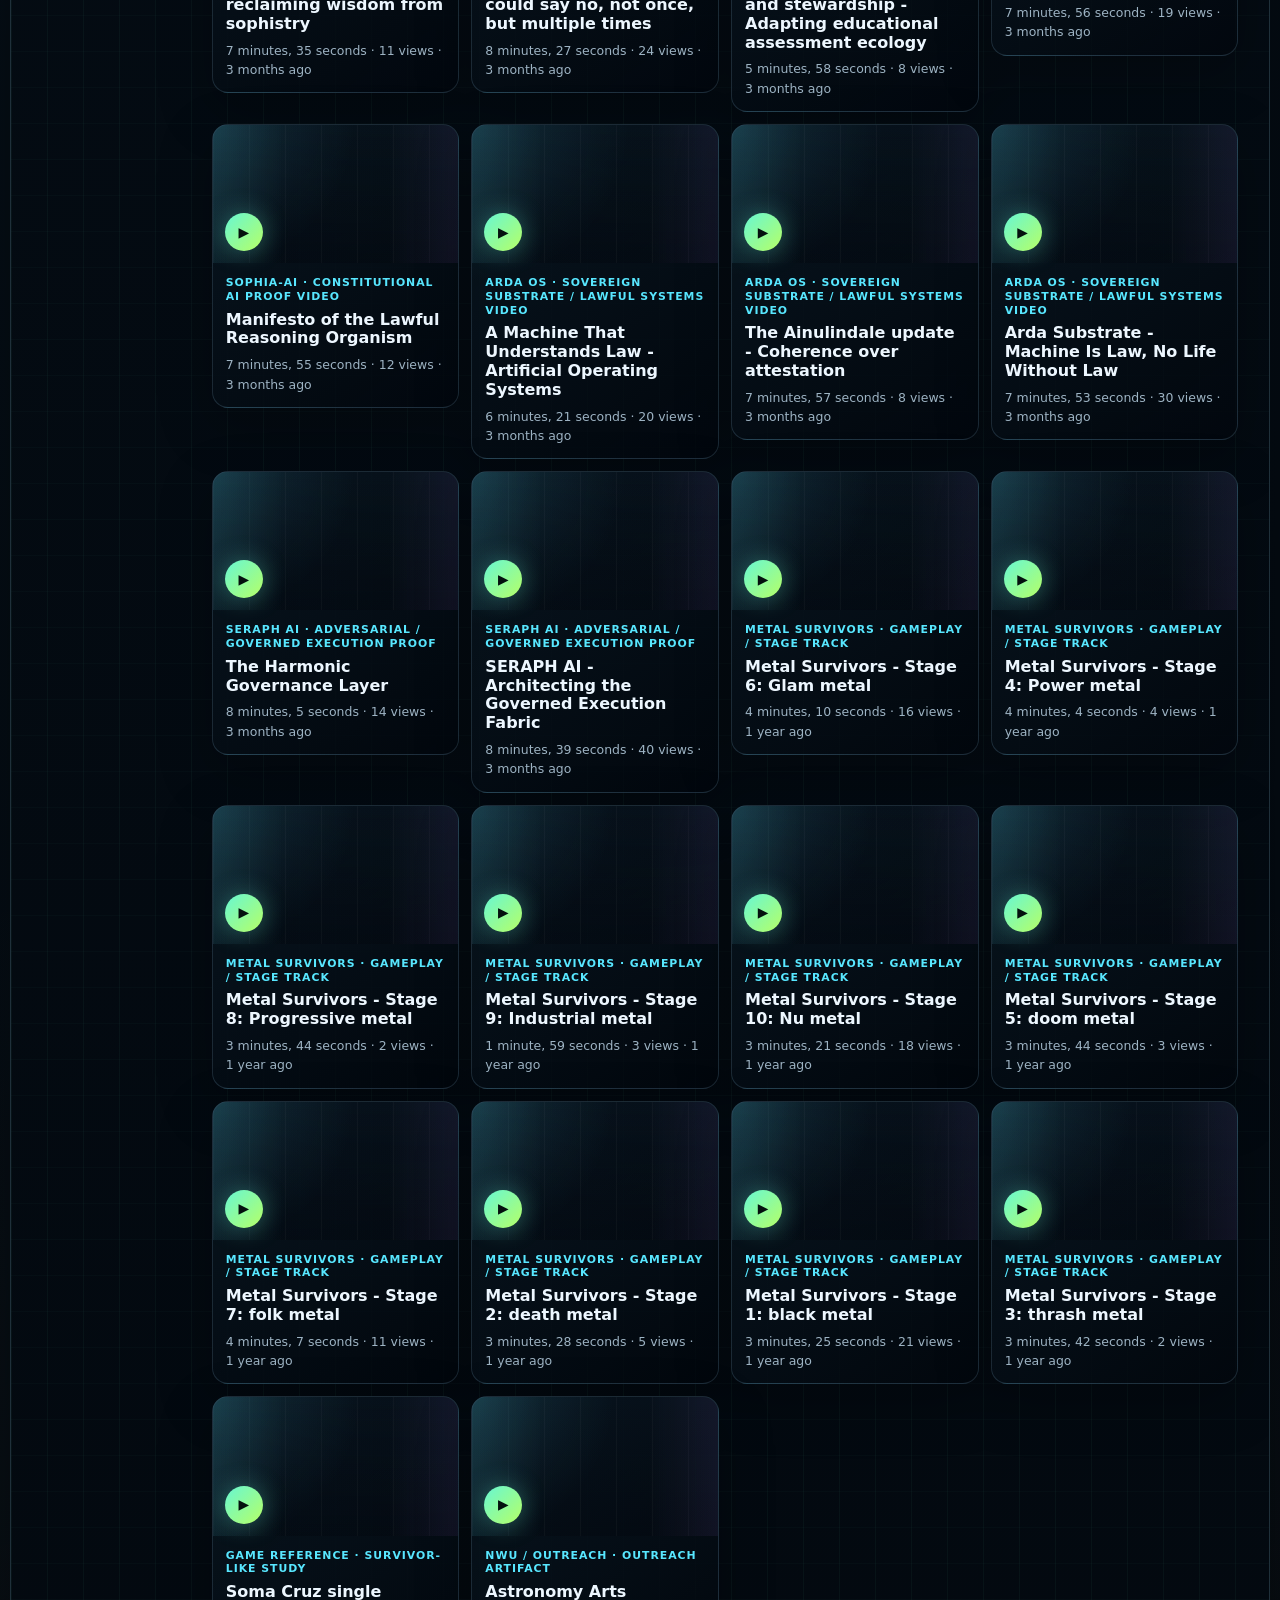
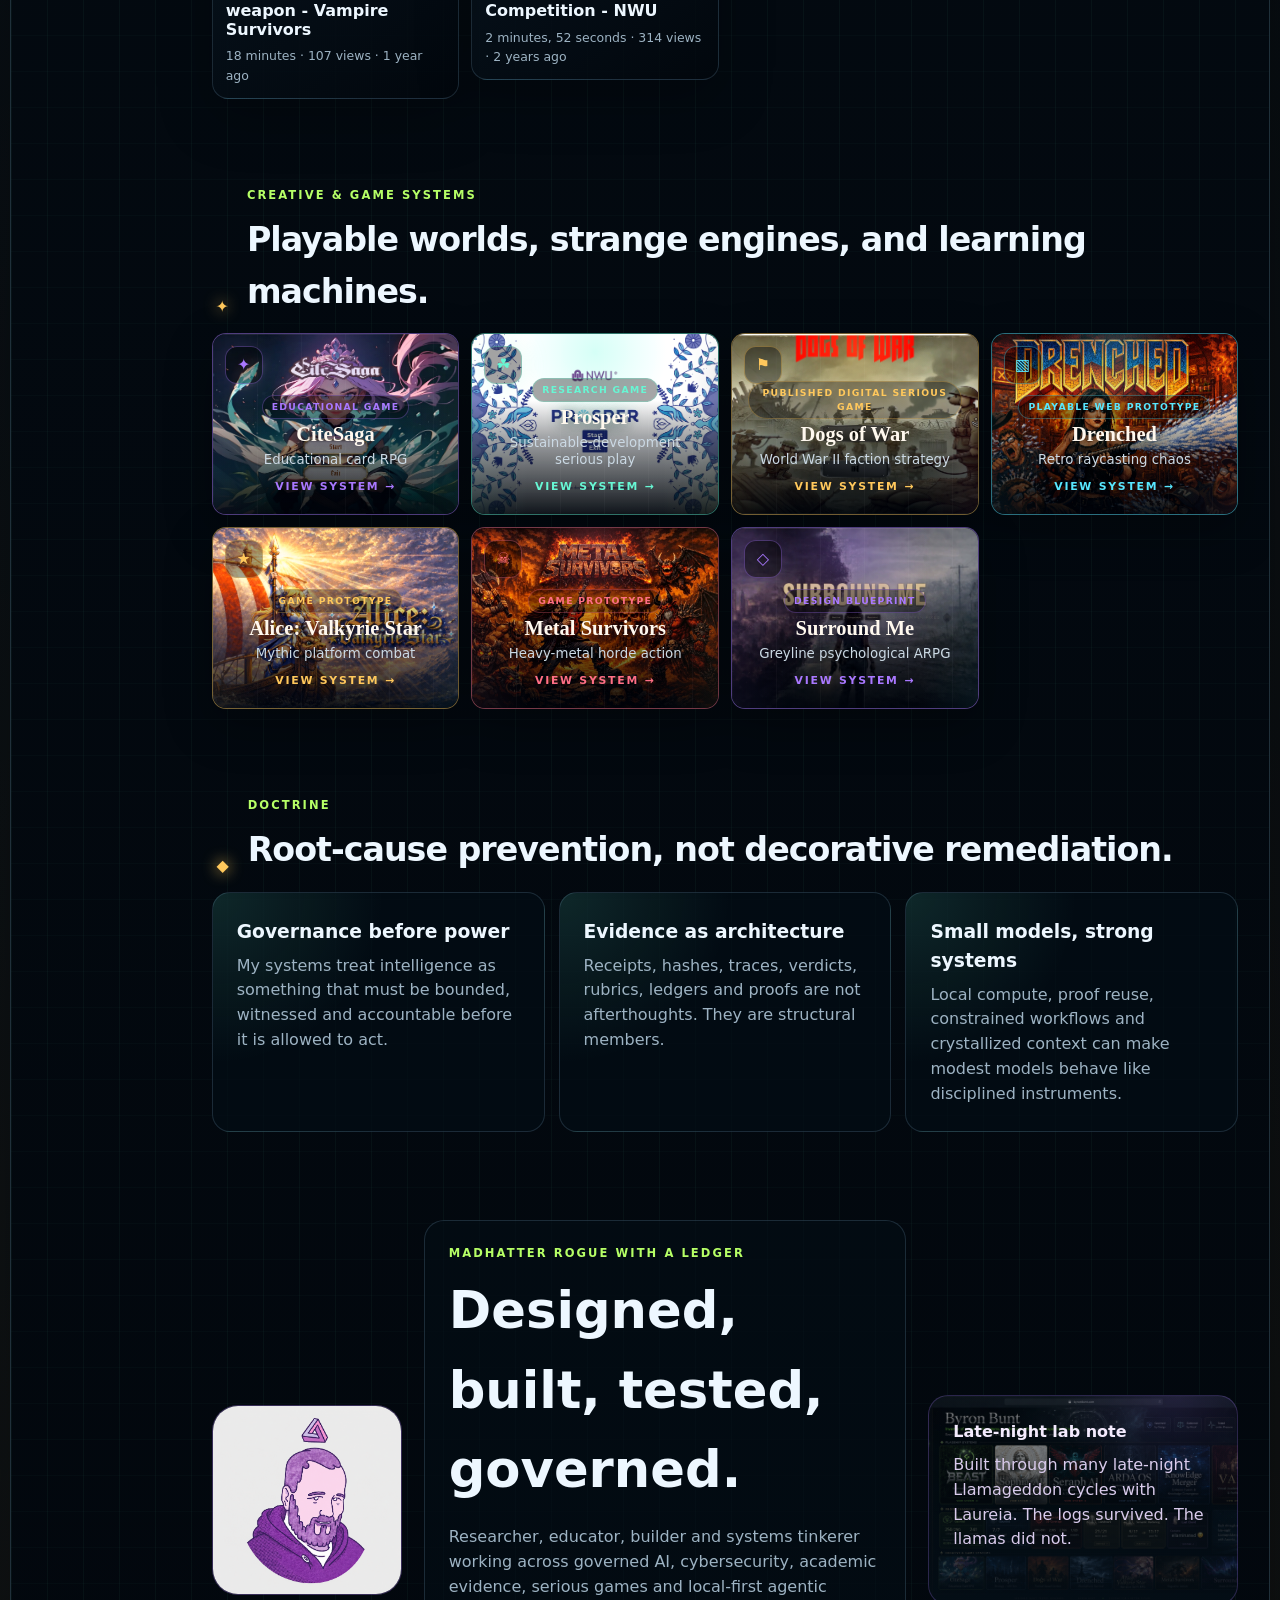
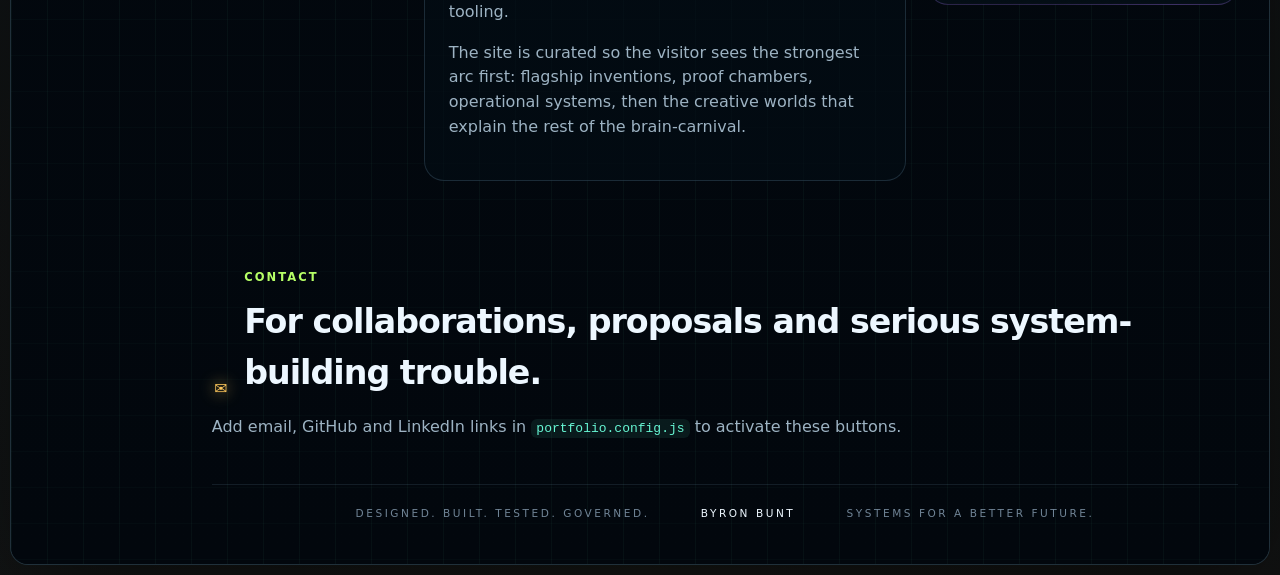
==== commit cd92e78c: "Add files via upload" ====
--- a/index.html
+++ b/index.html
@@ -32,6 +32,7 @@
           <a href="#home" class="active"><span>⌂</span>Home</a>
           <a href="#flagship"><span>✥</span>Systems</a>
           <a href="#proof"><span>▣</span>Proof</a>
+          <a href="#videos"><span>▶</span>Videos</a>
           <a href="#games"><span>🎮</span>Games</a>
           <a href="#doctrine"><span>◈</span>Doctrine</a>
           <a href="#about"><span>◎</span>About</a>
@@ -108,6 +109,23 @@
             </div>
           </div>
           <div id="operations-grid" class="system-grid operations-grid"></div>
+        </section>
+
+
+        <section class="section-panel video-vault-panel" id="videos" aria-labelledby="videos-title">
+          <div class="section-title reveal">
+            <span class="section-glyph">▶</span>
+            <div>
+              <p class="eyebrow">Project video vault</p>
+              <h2 id="videos-title">Demos, proofs, walkthroughs and stage logs.</h2>
+              <p>Extracted from the Black Metal Spectre YouTube page snapshot you uploaded. The videos are grouped by project, so the portfolio now has a proper cinema wing instead of one lonely channel link.</p>
+            </div>
+          </div>
+          <div class="video-toolbar reveal">
+            <a class="vault-channel-link" href="https://www.youtube.com/@blackmetalspectre/videos" target="_blank" rel="noreferrer">Open Black Metal Spectre channel ↗</a>
+            <span id="video-count-pill"></span>
+          </div>
+          <div id="video-vault-grid" class="video-vault-grid"></div>
         </section>
 
         <section class="section-panel" id="games" aria-labelledby="games-title">
@@ -205,6 +223,7 @@
         </div>
       </div>
       <div class="dialog-tags" id="dialog-tags"></div>
+      <div class="dialog-video-links" id="dialog-video-links"></div>
       <div class="dialog-actions">
         <a id="dialog-live-site" href="#" target="_blank" rel="noreferrer">Visit live project ↗</a>
       </div>
--- a/styles.css
+++ b/styles.css
@@ -1,24 +1,26 @@
+
 :root {
   --bg: #061019;
-  --bg-deep: #03090f;
-  --panel: rgba(10, 25, 37, 0.82);
-  --panel-strong: #0b1a27;
-  --panel-soft: #102538;
+  --bg-deep: #02070d;
+  --panel: rgba(8, 20, 31, 0.86);
+  --panel-strong: rgba(12, 28, 42, 0.94);
   --line: rgba(138, 190, 218, 0.18);
-  --line-strong: rgba(103, 247, 212, 0.38);
-  --text: #eef8ff;
+  --line-strong: rgba(103, 247, 212, 0.36);
+  --text: #edf7ff;
   --muted: #9db3c3;
-  --faint: #718898;
-  --cyan: #58e7ff;
+  --faint: #708496;
   --mint: #67f7d4;
   --lime: #b6ff66;
+  --cyan: #58e7ff;
   --violet: #a978ff;
   --amber: #ffc85c;
   --danger: #ff6f86;
-  --radius: 24px;
+  --radius: 22px;
   --radius-sm: 14px;
-  --shadow: 0 28px 90px rgba(0, 0, 0, 0.38);
-  --shell: min(1380px, calc(100% - 48px));
+  --shadow: 0 26px 70px rgba(0, 0, 0, 0.42);
+  --side: 180px;
+  --chrome: 52px;
+  --stage-pad: clamp(18px, 2.4vw, 34px);
 }
 
 * { box-sizing: border-box; }
@@ -26,28 +28,32 @@
 body {
   margin: 0;
   min-width: 320px;
+  min-height: 100vh;
   color: var(--text);
   background:
-    radial-gradient(circle at 84% 4%, rgba(65, 185, 217, 0.12), transparent 28%),
-    radial-gradient(circle at 10% 28%, rgba(169, 120, 255, 0.08), transparent 24%),
-    linear-gradient(180deg, #07131d 0%, var(--bg) 48%, var(--bg-deep) 100%);
+    radial-gradient(circle at 12% 10%, rgba(103,247,212,.10), transparent 34%),
+    radial-gradient(circle at 88% 4%, rgba(169,120,255,.10), transparent 28%),
+    radial-gradient(circle at 50% 100%, rgba(255,200,92,.08), transparent 35%),
+    linear-gradient(135deg, #02070d 0%, #061019 45%, #03080f 100%);
   font-family: Inter, ui-sans-serif, system-ui, -apple-system, BlinkMacSystemFont, "Segoe UI", sans-serif;
-  line-height: 1.6;
+  line-height: 1.55;
   overflow-x: hidden;
 }
 body.dialog-open { overflow: hidden; }
 button, a { -webkit-tap-highlight-color: transparent; }
 button, input, textarea { font: inherit; }
-a { color: inherit; }
+button { color: inherit; }
+a { color: inherit; text-decoration: none; }
 img { display: block; max-width: 100%; }
 
-.noise {
+.page-noise {
   position: fixed;
   inset: 0;
   pointer-events: none;
   z-index: 100;
-  opacity: 0.045;
-  background-image: url("data:image/svg+xml,%3Csvg viewBox='0 0 180 180' xmlns='http://www.w3.org/2000/svg'%3E%3Cfilter id='n'%3E%3CfeTurbulence type='fractalNoise' baseFrequency='.9' numOctaves='4' stitchTiles='stitch'/%3E%3C/filter%3E%3Crect width='100%25' height='100%25' filter='url(%23n)' opacity='.4'/%3E%3C/svg%3E");
+  opacity: .045;
+  mix-blend-mode: screen;
+  background-image: url("data:image/svg+xml,%3Csvg viewBox='0 0 180 180' xmlns='http://www.w3.org/2000/svg'%3E%3Cfilter id='n'%3E%3CfeTurbulence type='fractalNoise' baseFrequency='.85' numOctaves='4' stitchTiles='stitch'/%3E%3C/filter%3E%3Crect width='100%25' height='100%25' filter='url(%23n)' opacity='.55'/%3E%3C/svg%3E");
 }
 
 .skip-link {
@@ -60,1081 +66,1094 @@
   color: #04100e;
   padding: 10px 16px;
   border-radius: 10px;
+  font-weight: 900;
+}
+.skip-link:focus { transform: translateY(0); }
+
+.browser-frame {
+  width: min(1920px, calc(100vw - 20px));
+  margin: 10px auto;
+  min-height: calc(100vh - 20px);
+  border: 1px solid rgba(138, 190, 218, .22);
+  border-radius: 18px;
+  overflow: clip;
+  background: rgba(2, 7, 13, .9);
+  box-shadow: 0 30px 120px rgba(0,0,0,.55);
+}
+
+.browser-chrome {
+  min-height: var(--chrome);
+  display: grid;
+  grid-template-columns: 180px minmax(220px, 1fr) 180px;
+  align-items: center;
+  gap: 14px;
+  padding: 9px 18px;
+  background: linear-gradient(180deg, #111d28, #07111a);
+  border-bottom: 1px solid rgba(138, 190, 218, .16);
+}
+
+.window-dots { display: flex; gap: 8px; align-items: center; }
+.window-dots span {
+  width: 13px;
+  height: 13px;
+  border-radius: 999px;
+  box-shadow: inset 0 1px 2px rgba(255,255,255,.35);
+}
+.window-dots span:nth-child(1) { background: #ff6b6b; }
+.window-dots span:nth-child(2) { background: #ffd166; }
+.window-dots span:nth-child(3) { background: #67d36e; }
+
+.address-pill {
+  justify-self: center;
+  width: min(820px, 100%);
+  display: flex;
+  align-items: center;
+  justify-content: center;
+  gap: 9px;
+  height: 34px;
+  border-radius: 10px;
+  color: #d6e8f4;
+  background: rgba(255,255,255,.07);
+  box-shadow: inset 0 1px 1px rgba(255,255,255,.06);
+  font-weight: 650;
+  letter-spacing: .01em;
+}
+.lock { color: var(--mint); font-size: .68rem; }
+.chrome-icons { display: flex; justify-content: flex-end; gap: 22px; color: var(--muted); }
+
+.app-shell {
+  min-height: calc(100vh - var(--chrome) - 20px);
+  display: grid;
+  grid-template-columns: var(--side) minmax(0, 1fr);
+  background:
+    linear-gradient(90deg, rgba(103,247,212,.08), transparent 1px) 0 0 / 36px 36px,
+    linear-gradient(0deg, rgba(103,247,212,.04), transparent 1px) 0 0 / 36px 36px,
+    radial-gradient(circle at 60% 0%, rgba(88,231,255,.11), transparent 34%),
+    linear-gradient(180deg, #061019 0%, #02070d 100%);
+}
+
+.side-rail {
+  position: sticky;
+  top: var(--chrome);
+  align-self: start;
+  min-height: calc(100vh - var(--chrome) - 20px);
+  display: flex;
+  flex-direction: column;
+  gap: 28px;
+  padding: 28px 18px;
+  border-right: 1px solid rgba(138, 190, 218, .16);
+  background:
+    linear-gradient(180deg, rgba(4,13,21,.98), rgba(4,13,21,.78)),
+    radial-gradient(circle at top, rgba(182,255,102,.08), transparent 36%);
+}
+
+.rail-brand {
+  display: grid;
+  justify-items: center;
+  gap: 10px;
+  text-align: center;
+  color: var(--text);
+  letter-spacing: .38em;
+  font-size: .72rem;
   font-weight: 800;
 }
-.skip-link:focus { transform: translateY(0); }
-
-.section-shell { width: var(--shell); margin-inline: auto; }
-.section-block { padding-block: 104px; }
-section[id] { scroll-margin-top: 96px; }
-
-.site-header {
-  position: sticky;
-  top: 0;
-  z-index: 50;
-  display: grid;
-  grid-template-columns: auto 1fr auto;
-  align-items: center;
-  gap: 32px;
-  width: 100%;
-  min-height: 78px;
-  padding: 12px max(24px, calc((100vw - 1380px) / 2));
-  border-bottom: 1px solid var(--line);
-  background: rgba(4, 13, 21, 0.78);
-  backdrop-filter: blur(20px) saturate(150%);
-}
-.brand {
-  display: inline-flex;
+.bb-mark {
+  width: 74px;
+  height: 74px;
+  display: grid;
+  place-items: center;
+  border-radius: 18px;
+  font-family: Georgia, serif;
+  font-size: 3rem;
+  color: #f2efe5;
+  background:
+    radial-gradient(circle at 60% 25%, rgba(255,255,255,.2), transparent 38%),
+    linear-gradient(135deg, rgba(255,255,255,.08), rgba(0,0,0,.25));
+  border: 1px solid rgba(255,255,255,.18);
+  text-shadow: 0 0 18px rgba(255,255,255,.35);
+}
+
+.rail-nav {
+  display: grid;
+  gap: 7px;
+}
+.rail-nav a {
+  display: flex;
   align-items: center;
   gap: 12px;
-  text-decoration: none;
-}
-.brand-mark {
-  display: grid;
-  place-items: center;
-  width: 48px;
-  aspect-ratio: 1;
-  border: 1px solid var(--line-strong);
+  min-height: 44px;
+  padding: 0 12px;
+  color: var(--muted);
+  border: 1px solid transparent;
+  border-radius: 12px;
+  font-size: .88rem;
+  transition: .2s ease;
+}
+.rail-nav a span { width: 22px; color: var(--faint); }
+.rail-nav a:hover, .rail-nav a.active {
+  color: var(--text);
+  border-color: rgba(182,255,102,.35);
+  background: rgba(182,255,102,.08);
+  box-shadow: 0 0 28px rgba(182,255,102,.09);
+}
+.rail-nav a.active span { color: var(--lime); }
+
+.rail-quote {
+  margin: auto 0 0;
+  padding: 12px 6px;
+  color: var(--lime);
+  font-size: .86rem;
+}
+.rail-quote p { margin: 0 0 12px; }
+.rail-quote cite { color: var(--muted); font-style: normal; }
+
+.system-status {
+  display: grid;
+  gap: 5px;
+  padding: 14px;
+  border: 1px solid rgba(182,255,102,.2);
   border-radius: 15px;
-  background: linear-gradient(145deg, rgba(88, 231, 255, .18), rgba(169, 120, 255, .09));
-  box-shadow: inset 0 0 24px rgba(103, 247, 212, .1), 0 0 28px rgba(88, 231, 255, .08);
-}
-.brand-mark span {
-  font-size: 1.28rem;
+  background: rgba(182,255,102,.045);
+}
+.system-status small {
+  color: var(--lime);
+  letter-spacing: .18em;
+  font-size: .62rem;
   font-weight: 900;
-  color: var(--mint);
-}
-.brand-copy { display: grid; line-height: 1.15; }
-.brand-copy strong { font-size: .82rem; letter-spacing: .18em; }
-.brand-copy small { margin-top: 5px; color: var(--faint); font-size: .62rem; letter-spacing: .16em; }
-.primary-nav { justify-self: center; display: flex; gap: 28px; }
-.primary-nav a {
+}
+.system-status strong {
+  color: var(--lime);
+  font-size: .72rem;
+}
+.pulse-orb {
+  width: 34px;
+  height: 34px;
+  border-radius: 999px;
+  border: 1px solid rgba(182,255,102,.55);
+  background: radial-gradient(circle, var(--lime), transparent 35%);
+  box-shadow: 0 0 24px rgba(182,255,102,.34);
+}
+
+.stage {
+  min-width: 0;
+  padding: var(--stage-pad);
+}
+
+.hero-panel {
   position: relative;
-  color: var(--muted);
-  font-size: .82rem;
-  text-decoration: none;
-  letter-spacing: .05em;
-}
-.primary-nav a::after {
-  content: "";
+  min-height: 176px;
+  display: grid;
+  grid-template-columns: minmax(0, 1fr) auto;
+  gap: 24px;
+  align-items: center;
+  padding: clamp(22px, 3vw, 34px);
+  border: 1px solid rgba(138, 190, 218, .18);
+  border-radius: 0 0 26px 26px;
+  overflow: hidden;
+  background:
+    radial-gradient(circle at 54% 30%, rgba(88,231,255,.13), transparent 26%),
+    radial-gradient(circle at 22% 20%, rgba(182,255,102,.10), transparent 30%),
+    linear-gradient(135deg, rgba(9,22,33,.88), rgba(2,7,13,.68));
+}
+.hero-backdrop {
   position: absolute;
-  left: 0;
-  right: 100%;
-  bottom: -8px;
-  height: 1px;
-  background: var(--mint);
-  transition: right .25s ease;
-}
-.primary-nav a:hover { color: var(--text); }
-.primary-nav a:hover::after { right: 0; }
-.print-button, .menu-toggle {
-  border: 1px solid var(--line);
-  color: var(--text);
-  background: rgba(15, 35, 49, .7);
-  border-radius: 999px;
-  padding: 10px 16px;
-  cursor: pointer;
-}
-.print-button:hover, .menu-toggle:hover { border-color: var(--line-strong); }
-.menu-toggle { display: none; }
-
-.hero {
-  display: grid;
-  grid-template-columns: minmax(0, .92fr) minmax(520px, 1.08fr);
-  gap: 76px;
+  inset: -20%;
+  opacity: .42;
+  background:
+    url("data:image/svg+xml,%3Csvg width='900' height='420' viewBox='0 0 900 420' xmlns='http://www.w3.org/2000/svg'%3E%3Cg fill='none' stroke='%238abeda' stroke-opacity='.36'%3E%3Ccircle cx='454' cy='160' r='126'/%3E%3Ccircle cx='454' cy='160' r='82'/%3E%3Cpath d='M170 252c104-140 248-184 430-129 85 26 143 16 190-34M120 96c126 62 236 72 330 31s182-23 268 54'/%3E%3Cpath d='M454 34v252M328 160h252'/%3E%3Cg fill='%238abeda'%3E%3Ccircle cx='454' cy='34' r='5'/%3E%3Ccircle cx='328' cy='160' r='5'/%3E%3Ccircle cx='580' cy='160' r='5'/%3E%3Ccircle cx='454' cy='286' r='5'/%3E%3C/g%3E%3C/g%3E%3C/svg%3E") center / 900px 420px no-repeat;
+}
+.hero-copy, .hero-badges { position: relative; }
+.eyebrow {
+  display: flex;
   align-items: center;
-  min-height: calc(100vh - 78px);
-  padding-block: 90px 120px;
-}
-.eyebrow {
-  display: flex;
-  align-items: center;
-  gap: 10px;
-  margin: 0 0 20px;
-  color: var(--mint);
-  font-size: .72rem;
-  font-weight: 800;
+  gap: 9px;
+  margin: 0 0 9px;
+  color: var(--lime);
   letter-spacing: .18em;
   text-transform: uppercase;
+  font-size: .72rem;
+  font-weight: 900;
 }
 .status-dot {
   width: 8px;
   height: 8px;
-  border-radius: 50%;
-  background: var(--mint);
-  box-shadow: 0 0 14px var(--mint);
-}
-.hero h1, .section-heading h2, .cv-intro h2, .architecture-copy h2, .contact-layout h2 {
+  border-radius: 999px;
+  background: var(--lime);
+  box-shadow: 0 0 16px var(--lime);
+}
+.hero-copy h1 {
   margin: 0;
-  font-size: clamp(2.7rem, 5.4vw, 6.8rem);
-  line-height: .98;
-  letter-spacing: -.055em;
-}
-.hero h1 span {
-  color: transparent;
-  background: linear-gradient(90deg, var(--mint), var(--cyan) 45%, var(--violet));
-  -webkit-background-clip: text;
-  background-clip: text;
-}
-.hero-lede {
-  max-width: 760px;
-  margin: 28px 0 0;
+  font-family: Georgia, "Times New Roman", serif;
+  font-size: clamp(3.2rem, 7vw, 6.4rem);
+  line-height: .88;
+  letter-spacing: -.06em;
+  color: #f1eee7;
+  text-shadow: 0 0 20px rgba(255,255,255,.22);
+}
+.hero-line {
+  margin: 12px 0 4px;
+  color: var(--lime);
+  font-size: clamp(1.1rem, 2vw, 1.55rem);
+  font-weight: 650;
+}
+.hero-subline {
+  margin: 0;
+  max-width: 820px;
   color: var(--muted);
-  font-size: clamp(1rem, 1.4vw, 1.22rem);
-}
-.hero-actions { display: flex; flex-wrap: wrap; gap: 12px; margin-top: 34px; }
-.button {
-  display: inline-flex;
-  align-items: center;
-  justify-content: center;
-  min-height: 48px;
-  border: 1px solid transparent;
-  border-radius: 999px;
-  padding: 12px 20px;
-  font-size: .82rem;
-  font-weight: 800;
-  letter-spacing: .03em;
-  text-decoration: none;
+}
+.hero-badges {
+  display: grid;
+  grid-template-columns: repeat(4, minmax(110px, 1fr));
+  gap: 12px;
+}
+.hero-badges div {
+  display: grid;
+  grid-template-columns: auto 1fr;
+  grid-template-rows: auto auto;
+  gap: 1px 10px;
+  min-width: 134px;
+  padding: 13px 14px;
+  border: 1px solid rgba(138, 190, 218, .18);
+  border-radius: 12px;
+  background: rgba(4,13,21,.64);
+}
+.hero-badges span {
+  grid-row: span 2;
+  font-size: 1.35rem;
+  color: var(--cyan);
+}
+.hero-badges strong { line-height: 1.1; }
+.hero-badges small { color: var(--muted); }
+
+.section-panel {
+  padding-block: clamp(26px, 4vw, 44px);
+}
+.section-title {
+  display: flex;
+  align-items: end;
+  gap: 14px;
+  margin-bottom: 16px;
+}
+.section-title h2 {
+  margin: 0;
+  font-size: clamp(1.25rem, 2.6vw, 2.1rem);
+  letter-spacing: -.03em;
+}
+.section-title p:not(.eyebrow) {
+  max-width: 900px;
+  margin: 6px 0 0;
+  color: var(--muted);
+}
+.section-glyph {
+  display: grid;
+  place-items: center;
+  width: 22px;
+  height: 22px;
+  color: var(--amber);
+  text-shadow: 0 0 15px var(--amber);
+}
+
+.system-grid {
+  display: grid;
+  gap: 12px;
+}
+.flagship-grid {
+  grid-template-columns: repeat(6, minmax(0, 1fr));
+}
+.operations-grid {
+  grid-template-columns: repeat(4, minmax(0, 1fr));
+}
+.game-grid {
+  grid-template-columns: repeat(7, minmax(0, 1fr));
+}
+
+.system-card {
+  min-width: 0;
+}
+.system-card-button {
+  position: relative;
+  display: grid;
+  width: 100%;
+  min-height: 306px;
+  padding: 0;
+  border: 1px solid color-mix(in srgb, var(--accent) 45%, transparent);
+  border-radius: 14px;
+  overflow: hidden;
   cursor: pointer;
-  transition: transform .2s ease, border-color .2s ease, background .2s ease;
-}
-.button:hover { transform: translateY(-2px); }
-.button-primary { background: var(--mint); color: #03110f; box-shadow: 0 12px 40px rgba(103, 247, 212, .18); }
-.button-primary:hover { background: #8affdf; }
-.button-secondary { border-color: var(--line); background: rgba(10, 27, 39, .7); color: var(--text); }
-.button-secondary:hover { border-color: var(--line-strong); }
-.full-width { width: 100%; }
-.hero-proof {
-  display: flex;
-  flex-wrap: wrap;
+  background: #050d14;
+  box-shadow: 0 16px 48px rgba(0,0,0,.30);
+  transition: transform .25s ease, border-color .25s ease, box-shadow .25s ease;
+}
+.operations-grid .system-card-button { min-height: 246px; }
+.game-grid .system-card-button { min-height: 182px; }
+.system-card-button:hover,
+.system-card-button:focus-visible {
+  transform: translateY(-4px);
+  border-color: var(--accent);
+  box-shadow: 0 18px 70px color-mix(in srgb, var(--accent) 18%, rgba(0,0,0,.45));
+  outline: none;
+}
+.system-card-bg {
+  position: absolute;
+  inset: 0;
+  background:
+    linear-gradient(180deg, transparent 0 36%, rgba(2,7,13,.35) 56%, rgba(2,7,13,.92) 100%),
+    radial-gradient(circle at 50% 10%, color-mix(in srgb, var(--accent) 28%, transparent), transparent 38%),
+    var(--cover) center / cover no-repeat;
+  filter: saturate(1.03) contrast(1.04);
+  transition: transform .35s ease, opacity .35s ease;
+}
+.system-card-button:hover .system-card-bg { transform: scale(1.04); }
+.system-card-glow {
+  position: absolute;
+  inset: 0;
+  background:
+    linear-gradient(90deg, color-mix(in srgb, var(--accent) 18%, transparent), transparent 22%, transparent 78%, color-mix(in srgb, var(--accent-2) 18%, transparent)),
+    repeating-linear-gradient(90deg, rgba(255,255,255,.08) 0 1px, transparent 1px 44px);
+  opacity: .34;
+  mix-blend-mode: screen;
+}
+.system-symbol {
+  position: absolute;
+  top: 12px;
+  left: 12px;
+  width: 38px;
+  height: 38px;
+  display: grid;
+  place-items: center;
+  border-radius: 12px;
+  color: var(--accent);
+  background: rgba(0,0,0,.36);
+  border: 1px solid color-mix(in srgb, var(--accent) 35%, transparent);
+  box-shadow: 0 0 28px color-mix(in srgb, var(--accent) 20%, transparent);
+}
+.system-card-content {
+  position: relative;
+  align-self: end;
+  display: grid;
+  gap: 6px;
+  padding: 18px 16px;
+  text-align: center;
+}
+.system-status-pill {
+  justify-self: center;
+  padding: 4px 9px;
+  border-radius: 999px;
+  color: var(--accent);
+  background: rgba(0,0,0,.35);
+  border: 1px solid color-mix(in srgb, var(--accent) 30%, transparent);
+  text-transform: uppercase;
+  letter-spacing: .14em;
+  font-size: .58rem;
+  font-weight: 900;
+}
+.system-card-content strong {
+  font-family: Georgia, "Times New Roman", serif;
+  font-size: clamp(1.6rem, 2.2vw, 2.8rem);
+  line-height: .95;
+  color: #fff8ee;
+  text-shadow: 0 0 16px color-mix(in srgb, var(--accent) 28%, transparent), 0 3px 14px rgba(0,0,0,.7);
+}
+.operations-grid .system-card-content strong { font-size: clamp(1.45rem, 2vw, 2.25rem); }
+.game-grid .system-card-content strong { font-size: clamp(1.18rem, 1.6vw, 1.75rem); }
+.system-card-content small {
+  color: #cbd9e4;
+  line-height: 1.3;
+}
+.view-link {
+  margin-top: 5px;
+  color: var(--accent);
+  letter-spacing: .16em;
+  text-transform: uppercase;
+  font-size: .68rem;
+  font-weight: 900;
+}
+
+.proof-zone {
+  position: relative;
+}
+.proof-ledger {
+  display: grid;
+  grid-template-columns: repeat(5, minmax(0, 1fr));
   gap: 12px;
-  margin-top: 48px;
-}
-.hero-proof div {
-  display: grid;
-  min-width: 150px;
-  padding: 14px 18px;
-  border-left: 1px solid var(--line-strong);
-  background: linear-gradient(90deg, rgba(103, 247, 212, .06), transparent);
-}
-.hero-proof strong { font-size: 1.3rem; line-height: 1; }
-.hero-proof span { margin-top: 5px; color: var(--faint); font-size: .72rem; }
-
-.hero-visual {
+  margin: 18px 0;
+}
+.proof-ledger div {
+  padding: 16px;
+  border: 1px solid rgba(138,190,218,.18);
+  border-radius: 14px;
+  background: linear-gradient(145deg, rgba(8,24,36,.92), rgba(3,9,15,.68));
+}
+.proof-ledger strong {
+  display: block;
+  color: var(--mint);
+  font-size: clamp(1.25rem, 2.2vw, 2.1rem);
+  line-height: 1;
+}
+.proof-ledger span {
+  display: block;
+  margin-top: 8px;
+  color: var(--muted);
+  font-size: .78rem;
+  line-height: 1.3;
+}
+
+.proof-grid {
+  display: grid;
+  gap: 12px;
+}
+.headline-proof-grid {
+  grid-template-columns: repeat(6, minmax(0, 1fr));
+}
+.proof-grid-more {
+  grid-template-columns: repeat(4, minmax(0, 1fr));
+  margin-top: 16px;
+}
+
+.proof-card {
   position: relative;
-  min-height: 650px;
-  perspective: 1400px;
-}
-.orbit {
-  position: absolute;
-  inset: 50% auto auto 50%;
-  border: 1px solid rgba(88, 231, 255, .13);
-  border-radius: 50%;
-  transform: translate(-50%, -50%) rotate(-10deg);
-}
-.orbit-one { width: 92%; height: 58%; }
-.orbit-two { width: 65%; height: 86%; transform: translate(-50%, -50%) rotate(34deg); border-color: rgba(169, 120, 255, .13); }
-.hero-card {
-  position: absolute;
+  display: flex;
+  flex-direction: column;
+  gap: 12px;
+  min-height: 316px;
+  padding: 17px;
+  border: 1px solid rgba(138,190,218,.18);
+  border-radius: 16px;
   overflow: hidden;
-  border: 1px solid rgba(115, 191, 224, .25);
-  border-radius: 17px;
-  background: #081521;
-  box-shadow: var(--shadow);
-}
-.hero-card::after {
+  background:
+    radial-gradient(circle at top left, color-mix(in srgb, var(--proof-accent, var(--mint)) 16%, transparent), transparent 48%),
+    linear-gradient(145deg, rgba(9,22,33,.95), rgba(2,7,13,.82));
+  box-shadow: 0 18px 60px rgba(0,0,0,.28);
+}
+.proof-card-compact { min-height: 192px; }
+.proof-card::after {
   content: "";
   position: absolute;
   inset: 0;
+  background:
+    linear-gradient(90deg, color-mix(in srgb, var(--proof-accent, var(--mint)) 12%, transparent), transparent 30%),
+    repeating-linear-gradient(90deg, rgba(255,255,255,.05) 0 1px, transparent 1px 42px);
+  opacity: .26;
   pointer-events: none;
-  background: linear-gradient(135deg, rgba(103, 247, 212, .08), transparent 28%, rgba(169, 120, 255, .08));
-}
-.hero-card img { width: 100%; height: 100%; object-fit: cover; }
-.hero-card-main { width: 78%; aspect-ratio: 1.95; left: 11%; top: 18%; transform: rotateY(-4deg) rotateX(2deg); z-index: 3; }
-.hero-card-left { width: 47%; aspect-ratio: 1.9; left: 0; bottom: 12%; transform: rotate(-7deg) rotateY(8deg); z-index: 2; opacity: .88; }
-.hero-card-right { width: 48%; aspect-ratio: 1.9; right: 0; top: 58%; transform: rotate(7deg) rotateY(-8deg); z-index: 4; opacity: .9; }
-.hero-core {
-  position: absolute;
-  z-index: 8;
-  left: 50%;
-  top: 55%;
+}
+.proof-card > * { position: relative; z-index: 1; }
+.proof-card-top {
+  display: grid;
+  grid-template-columns: auto 1fr auto;
+  align-items: start;
+  gap: 11px;
+}
+.proof-icon {
+  width: 40px;
+  height: 40px;
   display: grid;
   place-items: center;
-  width: 116px;
-  aspect-ratio: 1;
-  transform: translate(-50%, -50%);
-  border: 1px solid var(--line-strong);
-  border-radius: 50%;
-  background: radial-gradient(circle, rgba(103, 247, 212, .2), rgba(5, 17, 27, .96) 58%);
-  box-shadow: 0 0 70px rgba(103, 247, 212, .22);
-  text-align: center;
-}
-.hero-core::before, .hero-core::after {
-  content: "";
-  position: absolute;
-  inset: -9px;
-  border: 1px dashed rgba(103, 247, 212, .22);
-  border-radius: 50%;
-  animation: spin 18s linear infinite;
-}
-.hero-core::after { inset: -20px; border-color: rgba(169, 120, 255, .17); animation-direction: reverse; animation-duration: 26s; }
-.hero-core span { display: block; color: var(--mint); font-size: 2.1rem; font-weight: 900; line-height: 1; }
-.hero-core small { color: var(--muted); font-size: .62rem; letter-spacing: .1em; text-transform: uppercase; line-height: 1.3; }
-@keyframes spin { to { transform: rotate(360deg); } }
-
-.manifesto-strip {
-  border-block: 1px solid var(--line);
-  background: linear-gradient(90deg, rgba(103, 247, 212, .06), rgba(169, 120, 255, .06));
-}
-.manifesto-inner {
-  display: grid;
-  grid-template-columns: .7fr 1.3fr;
-  align-items: center;
-  gap: 40px;
-  min-height: 150px;
-}
-.manifesto-inner p { margin: 0; color: var(--muted); font-size: 1rem; }
-.manifesto-inner strong { font-size: clamp(1.35rem, 2.2vw, 2.25rem); letter-spacing: -.03em; }
-
-.section-heading { max-width: 930px; margin-bottom: 54px; }
-.section-heading h2, .cv-intro h2, .architecture-copy h2, .contact-layout h2 { font-size: clamp(2.35rem, 4.2vw, 5.1rem); }
-.section-heading > p:last-child, .cv-intro > p:last-child, .architecture-copy > p:last-child, .contact-layout > div > p:last-child {
-  max-width: 760px;
-  margin-top: 22px;
+  border-radius: 13px;
+  color: var(--proof-accent, var(--mint));
+  background: rgba(0,0,0,.28);
+  border: 1px solid color-mix(in srgb, var(--proof-accent, var(--mint)) 34%, transparent);
+}
+.proof-card-top small {
+  color: var(--proof-accent, var(--mint));
+  letter-spacing: .12em;
+  font-size: .62rem;
+  font-weight: 900;
+}
+.proof-card h3 {
+  margin: 2px 0 0;
+  font-size: 1rem;
+  line-height: 1.12;
+}
+.proof-card-top strong {
+  justify-self: end;
+  padding: 4px 7px;
+  border: 1px solid color-mix(in srgb, var(--proof-accent, var(--mint)) 34%, transparent);
+  border-radius: 999px;
+  color: var(--proof-accent, var(--mint));
+  font-size: .58rem;
+  letter-spacing: .12em;
+  background: rgba(0,0,0,.25);
+}
+.proof-metrics {
+  display: grid;
+  grid-template-columns: repeat(2, minmax(0, 1fr));
+  gap: 7px;
+}
+.proof-card-compact .proof-metrics { grid-template-columns: repeat(2, minmax(0, 1fr)); }
+.proof-metrics div {
+  padding: 8px;
+  border: 1px solid rgba(138,190,218,.13);
+  border-radius: 10px;
+  background: rgba(0,0,0,.23);
+}
+.proof-metrics b {
+  display: block;
+  color: #fff8ee;
+  font-size: clamp(1rem, 1.55vw, 1.55rem);
+  line-height: 1;
+}
+.proof-metrics span {
+  display: block;
+  margin-top: 4px;
   color: var(--muted);
-  font-size: 1.05rem;
-}
-.filter-bar { display: flex; flex-wrap: wrap; gap: 8px; margin-bottom: 30px; }
-.filter-chip {
-  border: 1px solid var(--line);
-  border-radius: 999px;
-  padding: 9px 15px;
+  font-size: .68rem;
+}
+.proof-card p {
+  margin: 0;
   color: var(--muted);
-  background: rgba(8, 22, 33, .68);
+  font-size: .83rem;
+  line-height: 1.42;
+}
+.proof-card ul {
+  display: grid;
+  gap: 5px;
+  margin: 0;
+  padding: 0;
+  list-style: none;
+}
+.proof-card li {
+  display: grid;
+  grid-template-columns: 13px 1fr;
+  gap: 6px;
+  color: var(--faint);
+  font-size: .72rem;
+  line-height: 1.25;
+}
+.proof-card li::before {
+  content: "◆";
+  color: var(--proof-accent, var(--mint));
+  font-size: .5rem;
+  transform: translateY(.25rem);
+}
+.proof-beast { --proof-accent: var(--lime); }
+.proof-arda { --proof-accent: #8fb8ff; }
+.proof-seraph { --proof-accent: var(--danger); }
+.proof-sophia { --proof-accent: #f0e7cf; }
+.proof-llama { --proof-accent: var(--violet); }
+.proof-merger { --proof-accent: var(--cyan); }
+.proof-vamp { --proof-accent: #ff6f86; }
+.proof-homs { --proof-accent: var(--mint); }
+.proof-outlook { --proof-accent: var(--cyan); }
+.proof-hivenance { --proof-accent: var(--amber); }
+
+.proof-drawer {
+  margin-top: 14px;
+  border: 1px solid rgba(138,190,218,.18);
+  border-radius: 18px;
+  background: rgba(4,13,21,.58);
+}
+.proof-drawer summary {
   cursor: pointer;
-}
-.filter-chip:hover, .filter-chip.is-active { color: #04120f; border-color: var(--mint); background: var(--mint); }
-
-
-.project-grid {
-  display: grid;
-  grid-template-columns: repeat(3, minmax(0, 1fr));
-  align-items: stretch;
-  gap: 22px;
-}
-.project-card {
-  position: relative;
-  display: flex;
-  min-width: 0;
-  min-height: 100%;
-  overflow: hidden;
-  flex-direction: column;
-  border: 1px solid var(--line);
-  border-radius: var(--radius);
-  background: linear-gradient(145deg, rgba(14, 35, 49, .9), rgba(6, 17, 26, .92));
-  box-shadow: 0 20px 70px rgba(0,0,0,.2);
-  transition: transform .25s ease, border-color .25s ease, box-shadow .25s ease;
-}
-.project-card::before {
-  content: "";
-  position: absolute;
-  z-index: 3;
-  inset: 0 auto 0 0;
-  width: 2px;
-  background: linear-gradient(180deg, transparent, rgba(103, 247, 212, .54), transparent);
-  opacity: .48;
-  pointer-events: none;
-}
-.project-card:hover {
-  transform: translateY(-5px);
-  border-color: rgba(103, 247, 212, .34);
-  box-shadow: 0 28px 90px rgba(0, 0, 0, .34);
-}
-.project-image-wrap {
-  position: relative;
-  overflow: hidden;
-  width: 100%;
-  aspect-ratio: 1.72;
-  flex: 0 0 auto;
-  background: #030a10;
-  cursor: pointer;
-}
-.project-image-wrap::after {
-  content: "";
-  position: absolute;
-  inset: auto 0 0;
-  height: 44%;
-  background: linear-gradient(transparent, rgba(4, 13, 21, .86));
-}
-.project-image-wrap img {
-  width: 100%;
-  height: 100%;
-  object-fit: cover;
-  transition: transform .55s ease;
-}
-.project-card:hover .project-image-wrap img { transform: scale(1.025); }
-.project-status, .project-count {
-  position: absolute;
-  z-index: 2;
-  top: 16px;
-  border: 1px solid rgba(255,255,255,.13);
-  border-radius: 999px;
-  padding: 7px 10px;
-  font-size: .65rem;
-  font-weight: 800;
-  letter-spacing: .05em;
-  backdrop-filter: blur(10px);
-}
-.project-status { left: 16px; color: var(--mint); background: rgba(3, 18, 20, .78); }
-.project-count { right: 16px; color: var(--muted); background: rgba(3, 12, 20, .78); }
-.project-copy {
-  display: flex;
-  min-width: 0;
-  flex: 1 1 auto;
-  flex-direction: column;
-  padding: 28px 28px 18px;
-}
-.project-kicker {
-  color: var(--mint);
-  font-size: .68rem;
-  font-weight: 900;
-  letter-spacing: .14em;
-  text-transform: uppercase;
-}
-.project-copy h3 {
-  margin: 9px 0 4px;
-  font-size: clamp(1.65rem, 2vw, 2.35rem);
-  line-height: 1.08;
-  letter-spacing: -.035em;
-  overflow-wrap: anywhere;
-  text-wrap: balance;
-}
-.project-tagline {
-  margin: 0 0 16px !important;
-  color: var(--text) !important;
-  font-size: .95rem !important;
-  font-weight: 700;
-}
-.project-copy > p { margin: 0; color: var(--muted); }
-.tag-row { display: flex; flex-wrap: wrap; gap: 7px; margin-top: 24px; }
-.tag-row span {
-  border: 1px solid var(--line);
-  border-radius: 999px;
-  padding: 6px 10px;
-  color: var(--muted);
-  background: rgba(4, 16, 25, .55);
-  font-size: .67rem;
-}
-.project-actions {
-  display: flex;
-  min-height: 70px;
+  display: flex;
   align-items: center;
   justify-content: space-between;
+  gap: 18px;
+  padding: 17px 18px;
+  color: var(--text);
+}
+.proof-drawer summary span {
+  color: var(--mint);
+  font-weight: 900;
+}
+.proof-drawer summary small {
+  color: var(--muted);
+  text-align: right;
+}
+
+.doctrine-grid {
+  display: grid;
+  grid-template-columns: repeat(3, minmax(0, 1fr));
+  gap: 14px;
+}
+.doctrine-card {
+  padding: 24px;
+  border-radius: 18px;
+  border: 1px solid rgba(138,190,218,.18);
+  background:
+    radial-gradient(circle at top left, rgba(103,247,212,.12), transparent 42%),
+    rgba(4,13,21,.72);
+}
+.doctrine-card h3 { margin: 0 0 8px; }
+.doctrine-card p { margin: 0; color: var(--muted); }
+
+.about-panel {
+  display: grid;
+  grid-template-columns: 190px minmax(0, 1fr) 310px;
+  gap: 22px;
+  align-items: center;
+}
+.about-portrait {
+  overflow: hidden;
+  border-radius: 26px;
+  border: 1px solid rgba(169,120,255,.28);
+  background: rgba(255,255,255,.04);
+}
+.about-copy {
+  padding: 24px;
+  border-radius: 20px;
+  border: 1px solid rgba(138,190,218,.18);
+  background: rgba(4,13,21,.62);
+}
+.about-copy h2 {
+  margin: 0 0 10px;
+  font-size: clamp(1.8rem, 4vw, 3.4rem);
+}
+.about-copy p:not(.eyebrow) { color: var(--muted); }
+.laureia-note {
+  min-height: 210px;
+  padding: 24px;
+  border-radius: 20px;
+  border: 1px solid rgba(169,120,255,.24);
+  background:
+    linear-gradient(180deg, rgba(4,13,21,.35), rgba(4,13,21,.88)),
+    radial-gradient(circle at 80% 0%, rgba(169,120,255,.22), transparent 35%),
+    url("assets/identity/mockup-reference.png") center / cover no-repeat;
+}
+.laureia-note strong { color: #f3eafd; }
+.laureia-note p { margin: 8px 0 0; color: #d9cbec; }
+
+.contact-actions {
+  display: flex;
+  flex-wrap: wrap;
   gap: 12px;
+}
+.contact-actions a {
+  padding: 12px 16px;
+  border-radius: 999px;
+  border: 1px solid rgba(103,247,212,.35);
+  color: var(--mint);
+  background: rgba(103,247,212,.08);
+  font-weight: 800;
+}
+.contact-empty {
+  margin: 0;
+  color: var(--muted);
+}
+.contact-empty code {
+  color: var(--mint);
+  background: rgba(103,247,212,.08);
+  padding: 2px 5px;
+  border-radius: 6px;
+}
+
+.site-footer {
+  display: flex;
+  justify-content: center;
+  gap: clamp(18px, 4vw, 70px);
+  padding: 20px 0 12px;
+  border-top: 1px solid rgba(138,190,218,.12);
+  color: var(--faint);
+  letter-spacing: .24em;
+  font-size: .66rem;
+  text-align: center;
+}
+.site-footer span:nth-child(2) { color: var(--text); }
+
+.project-dialog {
+  width: min(1120px, calc(100vw - 28px));
+  border: 1px solid rgba(138,190,218,.26);
+  border-radius: 24px;
+  padding: 0;
+  color: var(--text);
+  background: linear-gradient(145deg, #07131d, #02070d);
+  box-shadow: 0 40px 130px rgba(0,0,0,.72);
+}
+.project-dialog::backdrop {
+  background: rgba(0, 0, 0, .72);
+  backdrop-filter: blur(10px);
+}
+.dialog-close {
+  position: absolute;
+  top: 14px;
+  right: 14px;
+  z-index: 5;
+  width: 42px;
+  height: 42px;
+  border: 1px solid rgba(255,255,255,.18);
+  border-radius: 999px;
+  color: var(--text);
+  background: rgba(0,0,0,.42);
+  cursor: pointer;
+  font-size: 1.5rem;
+}
+.dialog-media {
+  position: relative;
+  min-height: 420px;
+  background: #01050a;
+  border-radius: 24px 24px 0 0;
+  overflow: hidden;
+}
+.dialog-media img {
+  width: 100%;
+  height: min(62vh, 590px);
+  object-fit: cover;
+}
+.dialog-nav {
+  position: absolute;
+  top: 50%;
+  transform: translateY(-50%);
+  z-index: 3;
+  width: 42px;
+  height: 52px;
+  border: 1px solid rgba(255,255,255,.16);
+  border-radius: 999px;
+  color: var(--text);
+  background: rgba(0,0,0,.38);
+  cursor: pointer;
+  font-size: 2rem;
+}
+.dialog-prev { left: 14px; }
+.dialog-next { right: 14px; }
+.dialog-dots {
+  position: absolute;
+  left: 50%;
+  bottom: 14px;
+  transform: translateX(-50%);
+  display: flex;
+  gap: 8px;
+  padding: 8px 10px;
+  border-radius: 999px;
+  background: rgba(0,0,0,.44);
+}
+.dialog-dots button {
+  width: 10px;
+  height: 10px;
+  padding: 0;
+  border: 0;
+  border-radius: 999px;
+  background: rgba(255,255,255,.35);
+}
+.dialog-dots button.active { background: var(--mint); }
+.dialog-copy {
+  padding: clamp(22px, 4vw, 38px);
+}
+.dialog-copy h2 {
+  margin: 0;
+  font-size: clamp(2rem, 5vw, 4rem);
+  line-height: 1;
+}
+.dialog-kicker {
+  color: var(--mint);
+  font-weight: 700;
+}
+.dialog-copy p { color: var(--muted); }
+.dialog-columns {
+  display: grid;
+  grid-template-columns: 1fr 1fr;
+  gap: 18px;
+  margin-top: 20px;
+}
+.dialog-columns > div {
+  padding: 18px;
+  border: 1px solid rgba(138,190,218,.16);
+  border-radius: 16px;
+  background: rgba(255,255,255,.03);
+}
+.dialog-columns h3 {
+  margin: 0 0 8px;
+}
+.dialog-tags {
+  display: flex;
+  flex-wrap: wrap;
+  gap: 8px;
+  margin-top: 18px;
+}
+.dialog-tags span {
+  padding: 7px 10px;
+  border: 1px solid rgba(103,247,212,.22);
+  border-radius: 999px;
+  color: var(--mint);
+  background: rgba(103,247,212,.06);
+  font-size: .82rem;
+}
+.dialog-actions {
+  margin-top: 24px;
+}
+.dialog-actions a {
+  display: inline-flex;
+  padding: 12px 16px;
+  border-radius: 999px;
+  color: #04100e;
+  background: linear-gradient(135deg, var(--mint), var(--lime));
+  font-weight: 900;
+}
+
+.reveal {
+  opacity: 0;
+  transform: translateY(18px);
+  transition: opacity .6s ease, transform .6s ease;
+}
+.reveal.revealed {
+  opacity: 1;
+  transform: translateY(0);
+}
+
+@media (max-width: 1540px) {
+  :root { --side: 170px; }
+  .flagship-grid { grid-template-columns: repeat(3, minmax(0, 1fr)); }
+  .headline-proof-grid { grid-template-columns: repeat(3, minmax(0, 1fr)); }
+  .game-grid { grid-template-columns: repeat(4, minmax(0, 1fr)); }
+}
+
+@media (max-width: 1180px) {
+  .browser-frame { width: 100%; margin: 0; border-radius: 0; border-left: 0; border-right: 0; }
+  .browser-chrome { grid-template-columns: auto 1fr auto; }
+  .app-shell { grid-template-columns: 1fr; }
+  .side-rail {
+    position: relative;
+    top: auto;
+    min-height: auto;
+    flex-direction: row;
+    align-items: center;
+    overflow-x: auto;
+    padding: 12px;
+    border-right: 0;
+    border-bottom: 1px solid rgba(138,190,218,.16);
+  }
+  .rail-brand { grid-auto-flow: column; letter-spacing: .18em; white-space: nowrap; }
+  .bb-mark { width: 42px; height: 42px; font-size: 1.8rem; border-radius: 12px; }
+  .rail-nav { display: flex; min-width: max-content; }
+  .rail-quote, .system-status { display: none; }
+  .hero-panel { grid-template-columns: 1fr; }
+  .hero-badges { grid-template-columns: repeat(2, minmax(0, 1fr)); }
+  .operations-grid, .proof-grid-more { grid-template-columns: repeat(2, minmax(0, 1fr)); }
+  .proof-ledger { grid-template-columns: repeat(3, minmax(0, 1fr)); }
+  .about-panel { grid-template-columns: 160px 1fr; }
+  .laureia-note { grid-column: 1 / -1; }
+}
+
+@media (max-width: 820px) {
+  :root { --stage-pad: 14px; }
+  .browser-chrome { grid-template-columns: auto 1fr auto; padding-inline: 12px; }
+  .chrome-icons { gap: 10px; }
+  .window-dots span { width: 10px; height: 10px; }
+  .address-pill { height: 30px; font-size: .78rem; }
+  .rail-nav a { font-size: .78rem; min-height: 38px; padding-inline: 10px; }
+  .hero-copy h1 { font-size: clamp(3.2rem, 14vw, 5.4rem); }
+  .hero-badges,
+  .flagship-grid,
+  .operations-grid,
+  .headline-proof-grid,
+  .proof-grid-more,
+  .game-grid,
+  .proof-ledger,
+  .doctrine-grid,
+  .about-panel,
+  .dialog-columns {
+    grid-template-columns: 1fr;
+  }
+  .system-card-button,
+  .operations-grid .system-card-button,
+  .game-grid .system-card-button {
+    min-height: 250px;
+  }
+  .proof-drawer summary { display: grid; }
+  .proof-drawer summary small { text-align: left; }
+  .about-portrait { max-width: 220px; }
+  .site-footer { flex-direction: column; gap: 8px; letter-spacing: .12em; }
+  .dialog-media { min-height: 260px; }
+  .dialog-media img { height: 300px; }
+}
+
+@media print {
+  .browser-chrome, .side-rail, .dialog-close, .dialog-nav, .dialog-dots { display: none !important; }
+  body, .browser-frame, .app-shell, .stage { background: white !important; color: black !important; }
+  .app-shell { display: block; }
+  .system-card-button, .proof-card, .doctrine-card, .about-copy { break-inside: avoid; }
+}
+
+/* Evidence deck links and PowerPoint source cards */
+.proof-deck-links {
+  display: grid;
+  gap: 7px;
   margin-top: auto;
-  padding: 18px 28px 22px;
-  border-top: 1px solid rgba(118, 184, 215, .12);
-}
-.project-case-button,
-.project-live-link {
+}
+.proof-deck-link {
+  display: grid;
+  gap: 2px;
+  padding: 9px 10px;
+  border-radius: 12px;
+  color: var(--proof-accent, var(--mint));
+  background: color-mix(in srgb, var(--proof-accent, var(--mint)) 10%, rgba(0,0,0,.28));
+  border: 1px solid color-mix(in srgb, var(--proof-accent, var(--mint)) 28%, transparent);
+  transition: transform .18s ease, background .18s ease, border-color .18s ease;
+}
+.proof-deck-link:hover,
+.proof-deck-link:focus-visible {
+  transform: translateY(-2px);
+  border-color: var(--proof-accent, var(--mint));
+  background: color-mix(in srgb, var(--proof-accent, var(--mint)) 16%, rgba(0,0,0,.34));
+  outline: none;
+}
+.proof-deck-link span {
+  font-weight: 900;
+  letter-spacing: .08em;
+  text-transform: uppercase;
+  font-size: .68rem;
+}
+.proof-deck-link small {
+  color: var(--muted);
+  font-size: .72rem;
+  line-height: 1.25;
+}
+.proof-thumb {
+  position: relative;
+  height: 110px;
+  margin: -5px -5px 2px;
+  border-radius: 12px;
+  border: 1px solid rgba(255,255,255,.10);
+  background:
+    linear-gradient(180deg, transparent 0%, rgba(2,7,13,.28) 54%, rgba(2,7,13,.86) 100%),
+    var(--deck-thumb) center / cover no-repeat;
+  box-shadow: inset 0 -30px 46px rgba(0,0,0,.42);
+}
+.proof-deck-card {
+  border-style: solid;
+  background:
+    radial-gradient(circle at top left, color-mix(in srgb, var(--proof-accent, var(--mint)) 18%, transparent), transparent 44%),
+    linear-gradient(145deg, rgba(13,27,39,.98), rgba(2,7,13,.88));
+}
+.proof-deck-card .proof-card-top strong {
+  background: color-mix(in srgb, var(--proof-accent, var(--mint)) 13%, rgba(0,0,0,.35));
+}
+
+
+.video-toolbar {
+  display: flex;
+  align-items: center;
+  justify-content: space-between;
+  gap: 14px;
+  margin: 4px 0 16px;
+}
+.vault-channel-link {
   display: inline-flex;
-  align-items: center;
-  gap: 7px;
-  border: 0;
-  padding: 0;
-  color: var(--mint);
-  background: transparent;
-  font: inherit;
-  font-size: .78rem;
-  font-weight: 850;
-  text-decoration: none;
-  cursor: pointer;
-}
-.project-live-link { color: #9fc4ff; }
-.project-case-button b,
-.project-live-link b { transition: transform .2s ease; }
-.project-case-button:hover b,
-.project-live-link:hover b { transform: translate(3px, -3px); }
-.project-live-placeholder { width: 1px; }
-
-@media (max-width: 1180px) {
-  .project-grid { grid-template-columns: repeat(2, minmax(0, 1fr)); }
-}
-
-@media (max-width: 720px) {
-  .project-grid { grid-template-columns: 1fr; }
-  .project-actions { align-items: flex-start; flex-direction: column; }
-}
-
-/* Signature system accents retain equal dimensions while changing only atmosphere. */
-.project-card-arda {
-  border-color: rgba(126, 182, 255, .38);
-  background: radial-gradient(circle at 78% 8%, rgba(120, 170, 255, .16), transparent 34%), linear-gradient(145deg, rgba(10, 22, 43, .97), rgba(5, 12, 25, .97));
-}
-.project-card-arda::before { background: linear-gradient(180deg, transparent, rgba(174, 211, 255, .82), transparent); }
-.project-card-arda .project-kicker, .project-card-arda .project-case-button { color: #b9d8ff; }
-
-/* Bespoke spotlight treatments for two signature systems. */
-.project-card-vamp {
-  border-color: rgba(187, 54, 76, .34);
-  background:
-    radial-gradient(circle at 88% 12%, rgba(190, 36, 67, .16), transparent 30%),
-    linear-gradient(145deg, rgba(35, 16, 25, .96), rgba(14, 12, 20, .95));
-}
-.project-card-vamp::before {
-  background: linear-gradient(180deg, transparent, rgba(222, 75, 99, .82), rgba(255, 198, 95, .64), transparent);
-  opacity: .88;
-}
-.project-card-vamp .project-kicker,
-.project-card-vamp .project-cta { color: #ffbd77; }
-.project-card-vamp .project-status { color: #ffd3b0; border-color: rgba(255, 190, 116, .28); background: rgba(65, 12, 26, .78); }
-.project-card-vamp:hover { border-color: rgba(255, 169, 94, .5); box-shadow: 0 28px 90px rgba(88, 8, 31, .3); }
-
-.project-card-surround-me {
-  border-color: rgba(169, 120, 255, .36);
-  background:
-    radial-gradient(circle at 12% 18%, rgba(169, 120, 255, .17), transparent 34%),
-    linear-gradient(145deg, rgba(27, 20, 44, .96), rgba(7, 17, 27, .95));
-}
-.project-card-surround-me::before {
-  background: linear-gradient(180deg, transparent, rgba(169, 120, 255, .86), rgba(113, 195, 255, .64), transparent);
-  opacity: .92;
-}
-.project-card-surround-me .project-kicker,
-.project-card-surround-me .project-cta { color: #d4b9ff; }
-.project-card-surround-me .project-status { color: #e7d7ff; border-color: rgba(169, 120, 255, .32); background: rgba(30, 19, 53, .78); }
-.project-card-surround-me:hover { border-color: rgba(193, 155, 255, .58); box-shadow: 0 28px 90px rgba(55, 24, 92, .3); }
-
-
-.project-card-outlook-browser-agent {
-  border-color: rgba(63, 122, 255, .34);
-  background:
-    radial-gradient(circle at 88% 10%, rgba(62, 116, 255, .18), transparent 32%),
-    linear-gradient(145deg, rgba(12, 24, 52, .96), rgba(7, 16, 31, .96));
-}
-.project-card-outlook-browser-agent::before {
-  background: linear-gradient(180deg, transparent, rgba(68, 132, 255, .9), rgba(130, 93, 255, .65), transparent);
-  opacity: .9;
-}
-.project-card-outlook-browser-agent .project-kicker,
-.project-card-outlook-browser-agent .project-cta { color: #85b4ff; }
-.project-card-outlook-browser-agent:hover { border-color: rgba(89, 151, 255, .58); box-shadow: 0 28px 90px rgba(22, 60, 145, .28); }
-
-.project-card-citesaga {
-  border-color: rgba(209, 154, 79, .34);
-  background:
-    radial-gradient(circle at 82% 12%, rgba(190, 120, 58, .17), transparent 34%),
-    linear-gradient(145deg, rgba(42, 29, 25, .96), rgba(15, 18, 27, .96));
-}
-.project-card-citesaga::before {
-  background: linear-gradient(180deg, transparent, rgba(223, 170, 91, .88), rgba(157, 87, 70, .66), transparent);
-  opacity: .9;
-}
-.project-card-citesaga .project-kicker,
-.project-card-citesaga .project-cta { color: #efc47d; }
-.project-card-citesaga:hover { border-color: rgba(231, 184, 111, .56); box-shadow: 0 28px 90px rgba(92, 51, 25, .28); }
-
-.project-card-prosper {
-  border-color: rgba(84, 169, 221, .34);
-  background:
-    radial-gradient(circle at 88% 12%, rgba(69, 197, 201, .15), transparent 34%),
-    linear-gradient(145deg, rgba(12, 34, 62, .96), rgba(7, 21, 36, .96));
-}
-.project-card-prosper::before {
-  background: linear-gradient(180deg, transparent, rgba(69, 196, 210, .9), rgba(94, 108, 231, .66), transparent);
-  opacity: .9;
-}
-.project-card-prosper .project-kicker,
-.project-card-prosper .project-cta { color: #75e0df; }
-.project-card-prosper:hover { border-color: rgba(91, 220, 215, .56); box-shadow: 0 28px 90px rgba(17, 82, 118, .28); }
-
-@media (max-width: 1500px) {
-  .project-card { grid-column: span 6; }
-  .project-card-featured { grid-column: span 12; }
-}
-
-@media (max-width: 1100px) {
-  .project-card-featured .project-open {
-    grid-template-columns: 1fr;
-    grid-template-rows: auto 1fr;
-  }
-  .project-card-featured .project-image-wrap {
-    min-height: 0;
-    aspect-ratio: 1.72;
-  }
-  .project-card-featured .project-copy { padding: 30px; }
-}
-
-.doctrine-section {
-  border-block: 1px solid var(--line);
-  background:
-    radial-gradient(circle at 15% 50%, rgba(169, 120, 255, .12), transparent 26%),
-    linear-gradient(180deg, rgba(7, 20, 31, .92), rgba(4, 13, 21, .96));
-}
-.doctrine-layout { display: grid; grid-template-columns: .82fr 1.18fr; gap: 90px; align-items: center; }
-.doctrine-map { display: grid; grid-template-columns: repeat(2, minmax(0, 1fr)); gap: 12px; }
-.doctrine-node {
+  padding: 10px 14px;
+  border-radius: 999px;
+  border: 1px solid rgba(88,231,255,.28);
+  color: var(--cyan);
+  background: rgba(88,231,255,.07);
+  font-weight: 900;
+}
+#video-count-pill {
+  color: var(--muted);
+  border: 1px solid rgba(138,190,218,.18);
+  border-radius: 999px;
+  padding: 8px 12px;
+  background: rgba(255,255,255,.035);
+}
+.video-vault-grid {
+  display: grid;
+  grid-template-columns: repeat(5, minmax(0, 1fr));
+  gap: 12px;
+}
+.video-card {
+  min-width: 0;
+}
+.video-card a {
+  display: grid;
+  grid-template-rows: auto 1fr;
+  min-height: 246px;
+  border-radius: 16px;
+  overflow: hidden;
+  border: 1px solid rgba(138,190,218,.18);
+  background:
+    radial-gradient(circle at top left, rgba(88,231,255,.12), transparent 38%),
+    linear-gradient(145deg, rgba(9,22,33,.92), rgba(2,7,13,.82));
+  box-shadow: 0 18px 54px rgba(0,0,0,.25);
+  transition: transform .22s ease, border-color .22s ease, box-shadow .22s ease;
+}
+.video-card a:hover,
+.video-card a:focus-visible {
+  transform: translateY(-4px);
+  border-color: rgba(88,231,255,.48);
+  box-shadow: 0 22px 68px rgba(88,231,255,.12);
+  outline: none;
+}
+.video-thumb {
   position: relative;
-  min-height: 190px;
-  padding: 24px;
-  border: 1px solid var(--line);
-  border-radius: var(--radius-sm);
-  background: linear-gradient(145deg, rgba(16, 39, 55, .8), rgba(7, 18, 28, .86));
-}
-.doctrine-node span { display: inline-grid; place-items: center; width: 38px; aspect-ratio: 1; border-radius: 10px; color: #03110f; background: var(--mint); font-weight: 900; }
-.doctrine-node strong { display: block; margin-top: 28px; font-size: 1.05rem; }
-.doctrine-node small { display: block; margin-top: 8px; color: var(--muted); font-size: .85rem; }
-
-.capability-grid { display: grid; grid-template-columns: repeat(3, 1fr); gap: 16px; }
-.capability-card {
-  min-height: 255px;
-  padding: 28px;
-  border: 1px solid var(--line);
-  border-radius: var(--radius-sm);
-  background: rgba(10, 27, 40, .64);
-}
-.capability-index { color: var(--mint); font-size: .72rem; font-weight: 900; letter-spacing: .18em; }
-.capability-card h3 { margin: 54px 0 10px; font-size: 1.2rem; }
-.capability-card p { margin: 0; color: var(--muted); font-size: .92rem; }
-
-.architecture-band { padding-block: 110px; border-block: 1px solid var(--line); background: #08131d; }
-.architecture-layout { display: grid; grid-template-columns: .8fr 1.2fr; gap: 90px; align-items: center; }
-.architecture-stack { display: grid; gap: 8px; }
-.architecture-stack div {
-  display: grid;
-  grid-template-columns: 50px 1fr 1.25fr;
-  align-items: center;
-  gap: 18px;
-  padding: 19px 22px;
-  border: 1px solid var(--line);
-  border-radius: 13px;
-  background: linear-gradient(90deg, rgba(103, 247, 212, .055), rgba(169, 120, 255, .035));
-}
-.architecture-stack span { color: var(--mint); font-size: .7rem; font-weight: 900; letter-spacing: .12em; }
-.architecture-stack strong { font-size: .9rem; }
-.architecture-stack small { color: var(--muted); font-size: .78rem; }
-
-.cv-intro { max-width: 950px; margin-bottom: 54px; }
-.cv-layout { display: grid; grid-template-columns: 1.35fr .65fr; gap: 22px; align-items: start; }
-.cv-main { display: grid; gap: 18px; }
-.cv-panel, .cv-sidebar {
-  padding: 30px;
-  border: 1px solid var(--line);
-  border-radius: var(--radius-sm);
-  background: rgba(10, 28, 41, .7);
-}
-.cv-panel h3, .cv-sidebar h3 { margin: 0 0 18px; font-size: 1rem; letter-spacing: .03em; }
-.cv-panel p, .cv-sidebar p { margin: 0; color: var(--muted); }
-.cv-list { display: grid; gap: 0; margin: 0; padding: 0; list-style: none; }
-.cv-list li { display: grid; grid-template-columns: .45fr 1fr; gap: 24px; padding: 17px 0; border-top: 1px solid var(--line); }
-.cv-list li:first-child { border-top: 0; padding-top: 0; }
-.cv-list span { color: var(--muted); }
-.award-grid { display: grid; grid-template-columns: 1fr 1fr; gap: 12px; }
-.award-grid div { padding: 20px; border: 1px solid var(--line); border-radius: 12px; background: rgba(4, 16, 24, .55); }
-.award-grid span { display: block; color: var(--mint); font-size: .7rem; font-weight: 900; }
-.award-grid strong { display: block; margin-top: 16px; }
-.award-grid small { display: block; margin-top: 6px; color: var(--muted); }
-.cv-sidebar { position: sticky; top: 100px; }
-.cv-sidebar h3:not(:first-child) { margin-top: 30px; }
-.skill-cloud { display: flex; flex-wrap: wrap; gap: 7px; }
-.skill-cloud span { border: 1px solid var(--line); border-radius: 999px; padding: 7px 10px; color: var(--muted); font-size: .72rem; }
-.cv-sidebar .button { margin-top: 28px; }
-
-.mini-project-grid { display: grid; grid-template-columns: repeat(auto-fit, minmax(230px, 1fr)); gap: 16px; }
-.mini-project { min-height: 260px; padding: 28px; border: 1px solid var(--line); border-radius: var(--radius-sm); background: linear-gradient(145deg, rgba(13, 31, 45, .8), rgba(5, 15, 23, .9)); }
-.mini-project > span { color: var(--amber); font-size: .68rem; font-weight: 900; letter-spacing: .16em; }
-.mini-project h3 { margin: 50px 0 12px; font-size: 1.2rem; }
-.mini-project p { margin: 0; color: var(--muted); }
-
-
-/* Laureia collaboration section */
-.laureia-section {
-  position: relative;
-  overflow: hidden;
-  border-block: 1px solid rgba(169, 120, 255, .16);
-  background:
-    radial-gradient(circle at 16% 34%, rgba(169, 120, 255, .16), transparent 28%),
-    radial-gradient(circle at 88% 18%, rgba(88, 231, 255, .11), transparent 26%),
-    linear-gradient(180deg, rgba(7, 18, 29, .96), rgba(4, 12, 19, .98));
-}
-.laureia-section::before {
-  content: "LAUREIA // CO-ARCHITECT TRANSMISSION";
-  position: absolute;
-  top: 26px;
-  right: 3vw;
-  color: rgba(157, 179, 195, .08);
-  font-size: clamp(1.2rem, 3vw, 3.8rem);
-  font-weight: 900;
-  letter-spacing: .18em;
-  white-space: nowrap;
-}
-.laureia-shell {
-  position: relative;
-  display: grid;
-  grid-template-columns: minmax(440px, .95fr) minmax(0, 1.05fr);
-  gap: 72px;
-  align-items: center;
-}
-.laureia-portrait { position: sticky; top: 118px; align-self: start; }
-.laureia-portrait-frame {
-  position: relative;
-  overflow: hidden;
-  border: 1px solid rgba(169, 120, 255, .34);
-  border-radius: 34px;
-  background: linear-gradient(155deg, rgba(14, 32, 47, .92), rgba(7, 15, 25, .98));
-  box-shadow: 0 42px 120px rgba(0, 0, 0, .52), 0 0 70px rgba(169, 120, 255, .09);
-}
-.laureia-portrait-frame::after {
+  aspect-ratio: 16 / 9;
+  background:
+    linear-gradient(180deg, transparent, rgba(2,7,13,.35)),
+    var(--thumb) center / cover no-repeat;
+}
+.video-thumb::after {
   content: "";
   position: absolute;
   inset: 0;
-  pointer-events: none;
-  background: linear-gradient(145deg, rgba(103, 247, 212, .08), transparent 34%, rgba(169, 120, 255, .12));
-}
-.laureia-portrait-frame img { width: 100%; aspect-ratio: 16 / 9; object-fit: cover; }
-.laureia-presence {
+  background:
+    linear-gradient(90deg, rgba(88,231,255,.18), transparent 28%, transparent 72%, rgba(169,120,255,.15)),
+    repeating-linear-gradient(90deg, rgba(255,255,255,.06) 0 1px, transparent 1px 36px);
+  mix-blend-mode: screen;
+  opacity: .52;
+}
+.play-orb {
   position: absolute;
   z-index: 2;
-  left: 18px;
-  right: 18px;
-  bottom: 18px;
-  display: flex;
-  align-items: center;
-  gap: 12px;
-  padding: 15px 17px;
-  border: 1px solid rgba(103, 247, 212, .23);
-  border-radius: 16px;
-  background: rgba(3, 12, 19, .82);
-  backdrop-filter: blur(18px);
-}
-.laureia-presence div { display: grid; line-height: 1.2; }
-.laureia-presence strong { font-size: .78rem; letter-spacing: .18em; }
-.laureia-presence small { margin-top: 5px; color: var(--faint); font-size: .59rem; letter-spacing: .13em; }
-.memory-orbit {
-  position: absolute;
-  inset: 0;
-  pointer-events: none;
-}
-.orbit-tag {
-  position: absolute;
-  z-index: 1;
-  padding: 8px 12px;
-  border: 1px solid rgba(103, 247, 212, .28);
-  border-radius: 999px;
-  color: #e9f4fb;
-  background: rgba(4, 14, 22, .76);
-  backdrop-filter: blur(10px);
-  box-shadow: 0 0 26px rgba(88, 231, 255, .08);
-  font-size: .66rem;
-  font-weight: 800;
-  letter-spacing: .1em;
-  text-transform: uppercase;
-}
-.orbit-tag-1 { top: 18px; left: 18px; }
-.orbit-tag-2 { top: 18px; right: 22px; }
-.orbit-tag-3 { top: 38%; right: 10px; }
-.orbit-tag-4 { bottom: 122px; right: 18px; }
-.orbit-tag-5 { bottom: 160px; left: 10px; }
-.orbit-tag-6 { top: 44%; left: 12px; }
-.orbit-tag-7 { bottom: 90px; left: 34px; }
-.orbit-tag-8 { bottom: 18px; right: 92px; border-color: rgba(255, 120, 70, .4); color: #ffd0b0; }
-.orbit-tag-9 { bottom: 18px; left: 22px; border-color: rgba(169, 120, 255, .42); color: #e5d4ff; }
-.orbit-tag-10 { top: 58%; right: 108px; border-color: rgba(114, 178, 255, .42); color: #d9ebff; }
-.laureia-portrait blockquote {
-  margin: 22px 0 0;
-  padding: 22px 24px;
-  border-left: 2px solid var(--violet);
-  border-radius: 0 18px 18px 0;
-  color: #dceaf4;
-  background: rgba(15, 30, 44, .64);
-  font-size: 1.04rem;
-  line-height: 1.72;
-}
-.laureia-copy h2 {
-  max-width: 930px;
-  margin: 0;
-  font-size: clamp(2.7rem, 5vw, 5.7rem);
-  line-height: .98;
-  letter-spacing: -.055em;
-}
-.laureia-lede {
-  max-width: 940px;
-  margin: 28px 0 0;
-  color: var(--muted);
-  font-size: 1.12rem;
-}
-.llamageddon-panel {
-  position: relative;
-  margin-top: 36px;
-  overflow: hidden;
-  border: 1px solid rgba(103, 247, 212, .28);
-  border-radius: 22px;
-  padding: 24px;
-  background:
-    repeating-linear-gradient(180deg, rgba(88, 231, 255, .035) 0 1px, transparent 1px 7px),
-    linear-gradient(135deg, rgba(8, 34, 45, .9), rgba(20, 15, 44, .82));
-  box-shadow: inset 0 0 34px rgba(88, 231, 255, .04);
-}
-.llamageddon-panel::before {
-  content: "";
-  position: absolute;
-  width: 220px;
-  height: 220px;
-  right: -90px;
-  top: -110px;
-  border: 1px dashed rgba(169, 120, 255, .28);
-  border-radius: 50%;
-}
-.llamageddon-header { display: grid; gap: 4px; }
-.llamageddon-header span { color: var(--mint); font-size: .72rem; font-weight: 900; letter-spacing: .16em; }
-.llamageddon-header small { color: var(--faint); font-size: .7rem; }
-.llamageddon-panel > p {
-  position: relative;
-  margin: 20px 0 22px;
-  min-height: 94px;
-  color: #e6f2fa;
-  font-family: ui-monospace, SFMono-Regular, Menlo, Consolas, monospace;
-  font-size: .94rem;
-  line-height: 1.75;
-  transition: opacity .16s ease, transform .16s ease;
-}
-.llamageddon-panel > p.is-changing { opacity: 0; transform: translateY(6px); }
-.field-note-button {
-  position: relative;
-  border: 1px solid rgba(169, 120, 255, .36);
-  border-radius: 999px;
-  padding: 9px 14px;
-  color: #e9dcff;
-  background: rgba(24, 18, 46, .74);
-  font-size: .72rem;
-  font-weight: 800;
-  cursor: pointer;
-}
-.field-note-button:hover { border-color: var(--violet); background: rgba(35, 23, 65, .9); }
-.revelation-grid {
-  display: grid;
-  grid-template-columns: repeat(2, minmax(0, 1fr));
-  gap: 14px;
-  margin-top: 18px;
-}
-.revelation-grid article {
-  min-height: 188px;
-  padding: 22px;
-  border: 1px solid var(--line);
-  border-radius: 19px;
-  background: linear-gradient(145deg, rgba(15, 35, 50, .78), rgba(8, 20, 31, .86));
-}
-.revelation-grid article:nth-child(2), .revelation-grid article:nth-child(4) { border-color: rgba(169, 120, 255, .22); }
-.revelation-grid span { color: var(--violet); font-family: ui-monospace, monospace; font-size: .68rem; letter-spacing: .14em; }
-.revelation-grid h3 { margin: 14px 0 8px; font-size: 1rem; }
-.revelation-grid p { margin: 0; color: var(--muted); font-size: .84rem; }
-.collaboration-compact {
-  margin-top: 18px;
-  padding: 22px 24px;
-  border: 1px solid rgba(255, 200, 92, .23);
-  border-radius: 19px;
-  background: rgba(26, 24, 22, .48);
-}
-.collaboration-compact > strong { display: block; margin-bottom: 13px; color: var(--amber); font-size: .75rem; letter-spacing: .13em; text-transform: uppercase; }
-.collaboration-compact p { display: grid; grid-template-columns: 84px 1fr; gap: 14px; margin: 8px 0 0; color: var(--muted); font-size: .82rem; }
-.collaboration-compact p span { color: var(--text); font-weight: 900; letter-spacing: .08em; }
-
-.memory-constellation {
-  margin-top: 22px;
-  padding: 24px;
-  border: 1px solid rgba(103, 247, 212, .18);
-  border-radius: 22px;
-  background: linear-gradient(155deg, rgba(9, 24, 36, .88), rgba(13, 17, 36, .88));
-}
-.memory-constellation-head span {
-  display: inline-flex;
-  margin-bottom: 10px;
-  color: var(--mint);
-  font-size: .72rem;
+  left: 12px;
+  bottom: 12px;
+  width: 38px;
+  height: 38px;
+  display: grid;
+  place-items: center;
+  border-radius: 999px;
+  color: #04100e;
+  background: linear-gradient(135deg, var(--mint), var(--lime));
+  box-shadow: 0 0 24px rgba(103,247,212,.35);
+  font-size: .86rem;
   font-weight: 900;
-  letter-spacing: .14em;
-  text-transform: uppercase;
-}
-.memory-constellation-head h3 {
-  margin: 0;
-  font-size: 1.38rem;
-}
-.memory-constellation-head p {
-  margin: 12px 0 0;
-  color: var(--muted);
-  font-size: .9rem;
-}
-.memory-tag-cloud {
-  display: flex;
-  flex-wrap: wrap;
-  gap: 10px;
-  margin-top: 18px;
-}
-.memory-tag-cloud span {
-  padding: 9px 12px;
-  border: 1px solid var(--line);
-  border-radius: 999px;
-  color: #dce9f2;
-  background: rgba(14, 31, 45, .7);
-  font-size: .74rem;
-}
-.memory-card {
-  margin-top: 18px;
-  padding: 20px 22px;
-  border: 1px solid rgba(255, 200, 92, .24);
-  border-radius: 18px;
-  background: linear-gradient(145deg, rgba(34, 26, 18, .44), rgba(17, 24, 36, .62));
-}
-.memory-card > span {
-  color: var(--amber);
+}
+.video-copy {
+  display: grid;
+  align-content: start;
+  gap: 7px;
+  padding: 13px;
+}
+.video-copy small {
+  color: var(--cyan);
+  line-height: 1.25;
   font-size: .68rem;
   font-weight: 900;
-  letter-spacing: .14em;
   text-transform: uppercase;
-}
-.memory-card h3 {
-  margin: 12px 0 10px;
-  font-size: 1.06rem;
-}
-.memory-card p {
-  margin: 0;
+  letter-spacing: .09em;
+}
+.video-copy strong {
+  color: var(--text);
+  line-height: 1.18;
+}
+.video-copy span {
   color: var(--muted);
-  font-size: .87rem;
-}
-.recovered-worlds {
-  display: grid;
-  grid-template-columns: repeat(2, minmax(0, 1fr));
-  gap: 12px;
-  margin-top: 18px;
-}
-.recovered-worlds .memory-card { margin-top: 0; }
-.surround-me-card {
-  border-color: rgba(169, 120, 255, .3);
-  background: linear-gradient(145deg, rgba(31, 22, 48, .55), rgba(14, 22, 35, .72));
-}
-.surround-me-card > span { color: #d5b9ff; }
-.alice-valkyrie-card {
-  border-color: rgba(114, 178, 255, .32);
-  background: linear-gradient(145deg, rgba(24, 30, 60, .52), rgba(18, 28, 44, .72));
-}
-.alice-valkyrie-card > span { color: #d6e6ff; }
-
-.contact-section { border-top: 1px solid var(--line); background: radial-gradient(circle at 75% 50%, rgba(103, 247, 212, .09), transparent 30%); }
-.contact-layout { display: grid; grid-template-columns: 1fr .75fr; gap: 90px; align-items: center; }
-.contact-card { padding: 30px; border: 1px solid var(--line-strong); border-radius: var(--radius); background: rgba(7, 23, 33, .82); box-shadow: var(--shadow); }
-.contact-status { display: flex; align-items: center; gap: 10px; margin-bottom: 22px; color: var(--mint); font-size: .78rem; font-weight: 800; }
-.contact-link { display: grid; grid-template-columns: 100px 1fr; gap: 18px; padding: 18px 0; border-top: 1px solid var(--line); text-decoration: none; }
-.contact-link span { color: var(--faint); font-size: .74rem; text-transform: uppercase; letter-spacing: .12em; }
-.contact-link strong { overflow: hidden; text-overflow: ellipsis; }
-.contact-link:hover strong { color: var(--mint); }
-.contact-link.is-unconfigured { cursor: help; }
-.contact-note { margin: 18px 0 0; color: var(--faint); font-size: .74rem; }
-
-.site-footer { border-top: 1px solid var(--line); background: #030a10; }
-.footer-inner { display: grid; grid-template-columns: 1fr auto auto; align-items: center; gap: 40px; min-height: 130px; }
-.footer-inner div { display: grid; }
-.footer-inner strong { letter-spacing: .13em; }
-.footer-inner span, .footer-inner p { color: var(--faint); font-size: .75rem; }
-.footer-inner p { margin: 0; }
-.footer-inner a { color: var(--muted); font-size: .78rem; text-decoration: none; }
-
-.project-dialog {
-  width: min(1240px, calc(100% - 30px));
-  max-height: calc(100vh - 30px);
-  padding: 0;
-  border: 1px solid var(--line-strong);
-  border-radius: var(--radius);
-  color: var(--text);
-  background: #07131d;
-  box-shadow: 0 30px 120px rgba(0,0,0,.65);
-}
-.project-dialog::backdrop { background: rgba(1, 6, 10, .82); backdrop-filter: blur(12px); }
-.dialog-shell { position: relative; display: grid; grid-template-columns: 1.18fr .82fr; min-height: 700px; }
-.dialog-close {
-  position: absolute;
-  z-index: 10;
-  top: 14px;
-  right: 14px;
-  display: grid;
-  place-items: center;
-  width: 42px;
-  aspect-ratio: 1;
-  border: 1px solid var(--line);
-  border-radius: 50%;
-  color: var(--text);
-  background: rgba(4, 15, 23, .86);
-  font-size: 1.6rem;
-  cursor: pointer;
-}
-.dialog-media { position: relative; display: grid; place-items: center; min-height: 640px; overflow: hidden; background: #02080d; }
-.dialog-media img { width: 100%; height: 100%; object-fit: contain; }
-.gallery-arrow {
-  position: absolute;
-  z-index: 3;
-  top: 50%;
-  display: grid;
-  place-items: center;
-  width: 44px;
-  aspect-ratio: 1;
-  transform: translateY(-50%);
-  border: 1px solid var(--line);
-  border-radius: 50%;
-  color: var(--text);
-  background: rgba(4, 15, 23, .78);
-  font-size: 2rem;
-  cursor: pointer;
-}
-.gallery-prev { left: 16px; }
-.gallery-next { right: 16px; }
-.gallery-dots { position: absolute; z-index: 3; left: 50%; bottom: 18px; display: flex; gap: 7px; transform: translateX(-50%); }
-.gallery-dots button { width: 8px; height: 8px; padding: 0; border: 0; border-radius: 50%; background: rgba(255,255,255,.32); cursor: pointer; }
-.gallery-dots button.is-active { width: 28px; border-radius: 10px; background: var(--mint); }
-.dialog-content { overflow: auto; padding: 60px 42px 42px; }
-.dialog-meta { display: flex; gap: 8px; }
-.dialog-meta span { border: 1px solid var(--line); border-radius: 999px; padding: 6px 10px; color: var(--muted); font-size: .68rem; }
-.dialog-content h2 { margin: 22px 0 8px; font-size: clamp(2.2rem, 4vw, 4.8rem); line-height: 1; letter-spacing: -.05em; }
-.dialog-tagline { color: var(--mint) !important; font-weight: 800; }
-.dialog-content > p { color: var(--muted); }
-.dialog-columns { display: grid; gap: 18px; margin-top: 30px; }
-.dialog-columns div { padding-top: 18px; border-top: 1px solid var(--line); }
-.dialog-columns h3 { margin: 0 0 8px; font-size: .78rem; letter-spacing: .08em; text-transform: uppercase; }
-.dialog-columns p { margin: 0; color: var(--muted); }
-.dialog-live-site {
+  font-size: .78rem;
+}
+.dialog-video-links {
+  margin-top: 20px;
+}
+.dialog-video-links:empty { display: none; }
+.dialog-video-links h3 {
+  margin: 0 0 10px;
+}
+.dialog-video-links > div {
+  display: flex;
+  flex-wrap: wrap;
+  gap: 8px;
+}
+.dialog-video-links a {
   display: inline-flex;
-  align-items: center;
-  gap: 9px;
-  margin-top: 28px;
-  border: 1px solid rgba(103, 247, 212, .36);
-  border-radius: 999px;
-  padding: 12px 18px;
-  color: #061713;
-  background: var(--mint);
-  font-weight: 900;
-  text-decoration: none;
-}
-.dialog-live-site[hidden] { display: none; }
-
-.toast {
-  position: fixed;
-  z-index: 120;
-  left: 50%;
-  bottom: 24px;
-  max-width: min(540px, calc(100% - 32px));
-  transform: translate(-50%, 140%);
-  border: 1px solid var(--line-strong);
-  border-radius: 999px;
-  padding: 12px 18px;
-  color: var(--text);
-  background: rgba(5, 20, 29, .96);
-  box-shadow: var(--shadow);
-  font-size: .8rem;
-  transition: transform .25s ease;
-}
-.toast.is-visible { transform: translate(-50%, 0); }
-
-.reveal { opacity: 0; transform: translateY(20px); transition: opacity .65s ease, transform .65s ease; }
-.reveal.is-visible { opacity: 1; transform: none; }
-
-@media (max-width: 1120px) {
-  .hero { grid-template-columns: 1fr; min-height: auto; }
-  .hero-copy { max-width: 900px; }
-  .hero-visual { min-height: 620px; }
-  .doctrine-layout, .architecture-layout, .contact-layout, .laureia-shell { grid-template-columns: 1fr; gap: 48px; }
-  .laureia-portrait { position: static; max-width: 700px; }
-  .memory-orbit { display: none; }
-  .capability-grid { grid-template-columns: repeat(2, 1fr); }
-  .dialog-shell { grid-template-columns: 1fr; }
-  .dialog-media { min-height: 420px; }
-  .dialog-content { max-height: none; }
-}
-
-@media (max-width: 860px) {
-  :root { --shell: min(100% - 30px, 1380px); }
-  .section-block { padding-block: 82px; }
-  .site-header { grid-template-columns: 1fr auto; padding-inline: 15px; }
-  .menu-toggle { display: inline-flex; }
-  .print-button { display: none; }
-  .primary-nav {
-    position: absolute;
-    top: 70px;
-    left: 15px;
-    right: 15px;
-    display: none;
-    flex-direction: column;
-    gap: 0;
-    padding: 12px;
-    border: 1px solid var(--line);
-    border-radius: 15px;
-    background: rgba(4, 14, 22, .98);
-    box-shadow: var(--shadow);
-  }
-  .primary-nav.is-open { display: flex; }
-  .primary-nav a { padding: 12px; }
-  .primary-nav a::after { display: none; }
-  .hero { padding-block: 70px 80px; gap: 34px; }
-  .hero-visual { min-height: 480px; }
-  .hero-core { width: 92px; }
-  .hero-card-main { width: 88%; left: 6%; }
-  .hero-card-left, .hero-card-right { width: 54%; }
-  .manifesto-inner { grid-template-columns: 1fr; gap: 10px; padding-block: 34px; }
-  .doctrine-map { grid-template-columns: 1fr; }
-  .cv-layout { grid-template-columns: 1fr; }
-  .cv-sidebar { position: static; }
-  .mini-project-grid { grid-template-columns: 1fr; }
-  .revelation-grid { grid-template-columns: 1fr 1fr; }
-  .footer-inner { grid-template-columns: 1fr; gap: 12px; padding-block: 30px; }
-}
-
-@media (max-width: 620px) {
-  .brand-copy small { display: none; }
-  .hero h1 { font-size: 2.8rem; }
-  .hero-actions { display: grid; }
-  .button { width: 100%; }
-  .hero-proof { display: grid; grid-template-columns: 1fr 1fr; }
-  .hero-proof div { min-width: 0; }
-  .hero-visual { min-height: 350px; }
-  .hero-card-main { top: 10%; }
-  .hero-card-left { bottom: 7%; }
-  .hero-card-right { top: 60%; }
-  .hero-core { top: 52%; width: 74px; }
-  .hero-core span { font-size: 1.5rem; }
-  .hero-core small { display: none; }
-  .section-heading h2, .cv-intro h2, .architecture-copy h2, .contact-layout h2, .laureia-copy h2 { font-size: 2.45rem; }
-  .revelation-grid, .recovered-worlds { grid-template-columns: 1fr; }
-  .collaboration-compact p { grid-template-columns: 1fr; gap: 4px; }
-  .capability-grid { grid-template-columns: 1fr; }
-  .architecture-stack div { grid-template-columns: 38px 1fr; }
-  .architecture-stack small { grid-column: 2; }
-  .cv-list li { grid-template-columns: 1fr; gap: 5px; }
-  .award-grid { grid-template-columns: 1fr; }
-  .contact-link { grid-template-columns: 1fr; gap: 4px; }
-  .dialog-media { min-height: 300px; }
-  .dialog-content { padding: 34px 22px; }
-  .dialog-content h2 { font-size: 2.4rem; }
-  .gallery-arrow { width: 38px; }
-}
-
-@media (prefers-reduced-motion: reduce) {
-  html { scroll-behavior: auto; }
-  *, *::before, *::after { animation-duration: .01ms !important; animation-iteration-count: 1 !important; transition-duration: .01ms !important; }
-  .reveal { opacity: 1; transform: none; }
-}
-
-@media print {
-  :root { --text: #111; --muted: #333; --faint: #555; }
-  body { color: #111; background: white; }
-  .site-header, .hero-visual, .manifesto-strip, #systems, #doctrine, #capabilities, .architecture-band, .laureia-section, .more-work, .contact-section, .site-footer, .noise, .hero-actions, .hero-proof { display: none !important; }
-  .hero { display: block; min-height: 0; padding: 0 0 30px; }
-  .hero-copy { opacity: 1; transform: none; }
-  .hero h1 { color: #111; font-size: 38pt; }
-  .hero h1 span { color: #111; background: none; -webkit-text-fill-color: initial; }
-  .hero-lede { color: #333; }
-  .cv-section { padding: 0; }
-  .cv-intro, .cv-panel, .cv-sidebar { opacity: 1; transform: none; }
-  .cv-layout { grid-template-columns: 1fr; }
-  .cv-panel, .cv-sidebar { break-inside: avoid; border: 1px solid #bbb; background: white; }
-  .cv-sidebar { position: static; }
-  .cv-sidebar .button { display: none; }
-  .skill-cloud span { border-color: #aaa; color: #222; }
-  .eyebrow { color: #111; }
-}
+  padding: 8px 10px;
+  border-radius: 999px;
+  color: var(--cyan);
+  border: 1px solid rgba(88,231,255,.22);
+  background: rgba(88,231,255,.06);
+  font-size: .82rem;
+}
+
+@media (max-width: 1540px) {
+  .video-vault-grid { grid-template-columns: repeat(4, minmax(0, 1fr)); }
+}
+@media (max-width: 1180px) {
+  .video-vault-grid { grid-template-columns: repeat(3, minmax(0, 1fr)); }
+}
+@media (max-width: 820px) {
+  .video-toolbar { display: grid; }
+  .video-vault-grid { grid-template-columns: 1fr; }
+  .video-card a { min-height: 0; }
+}
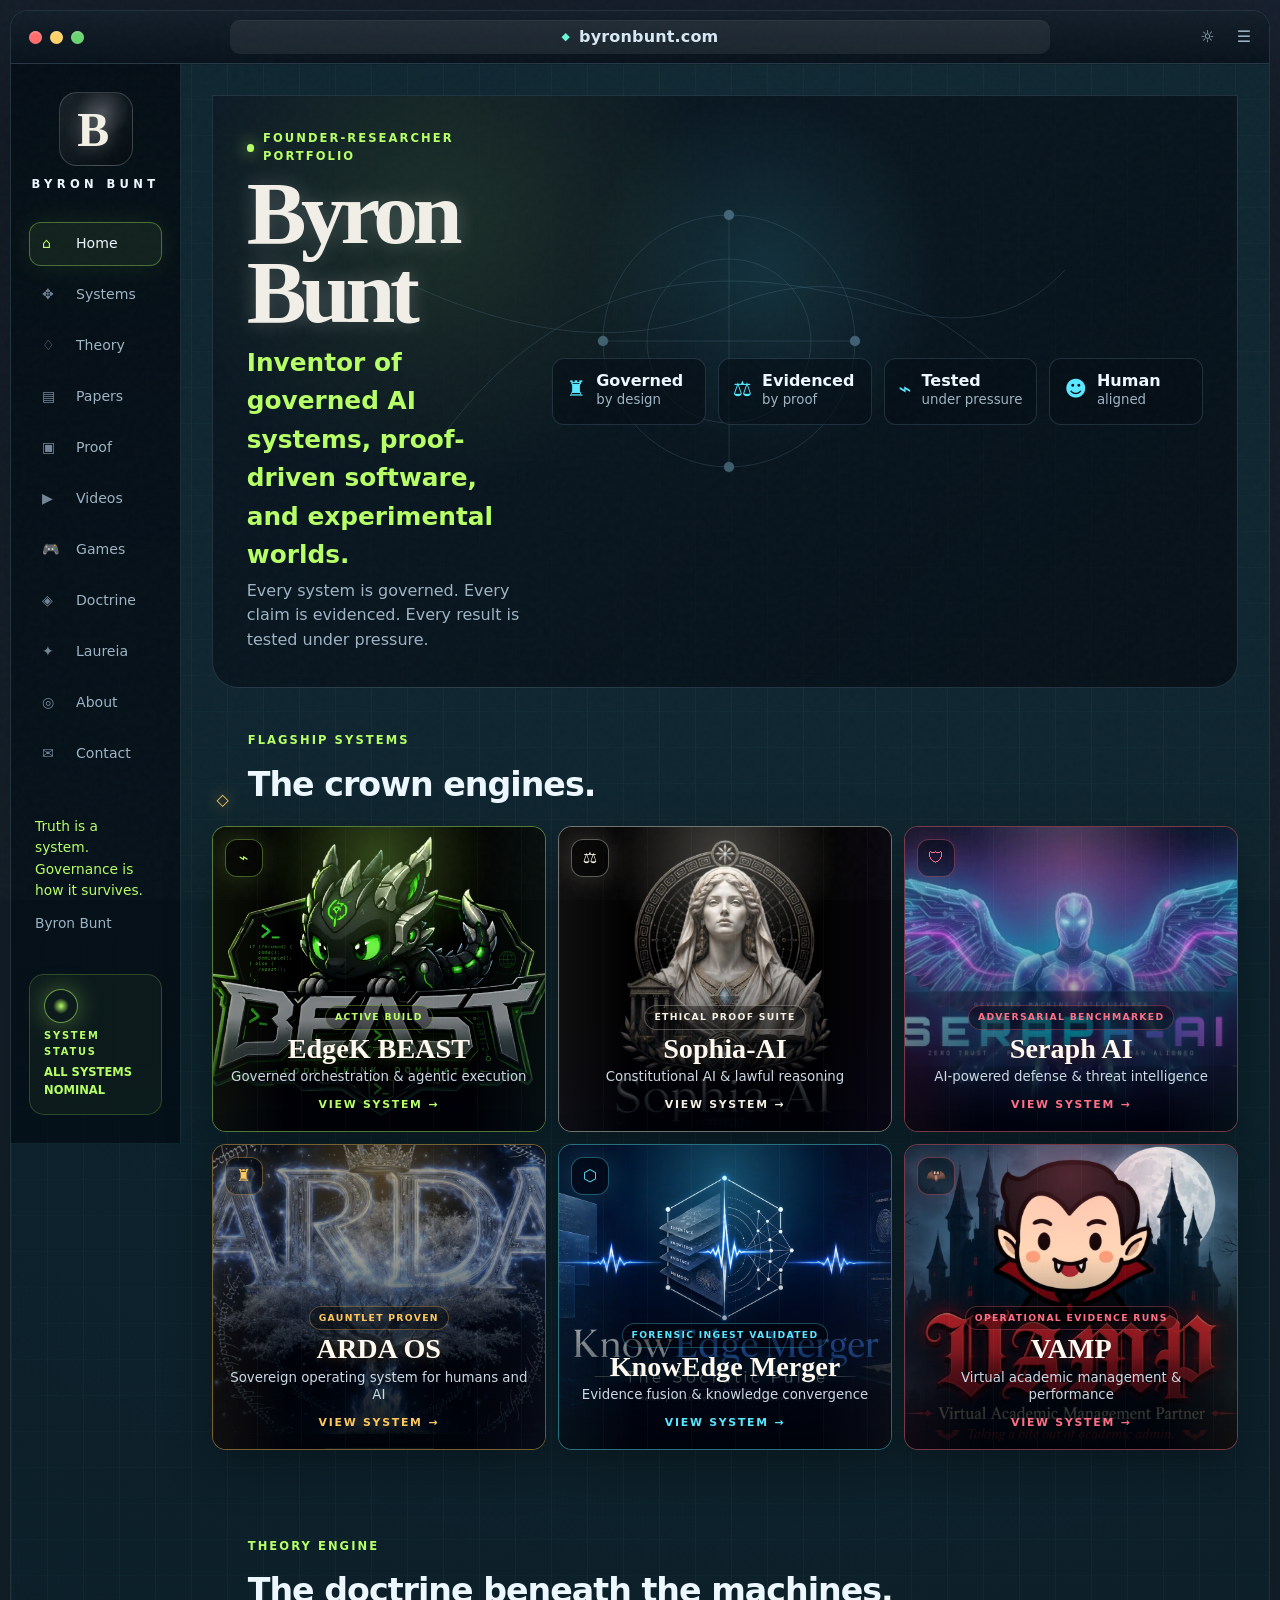
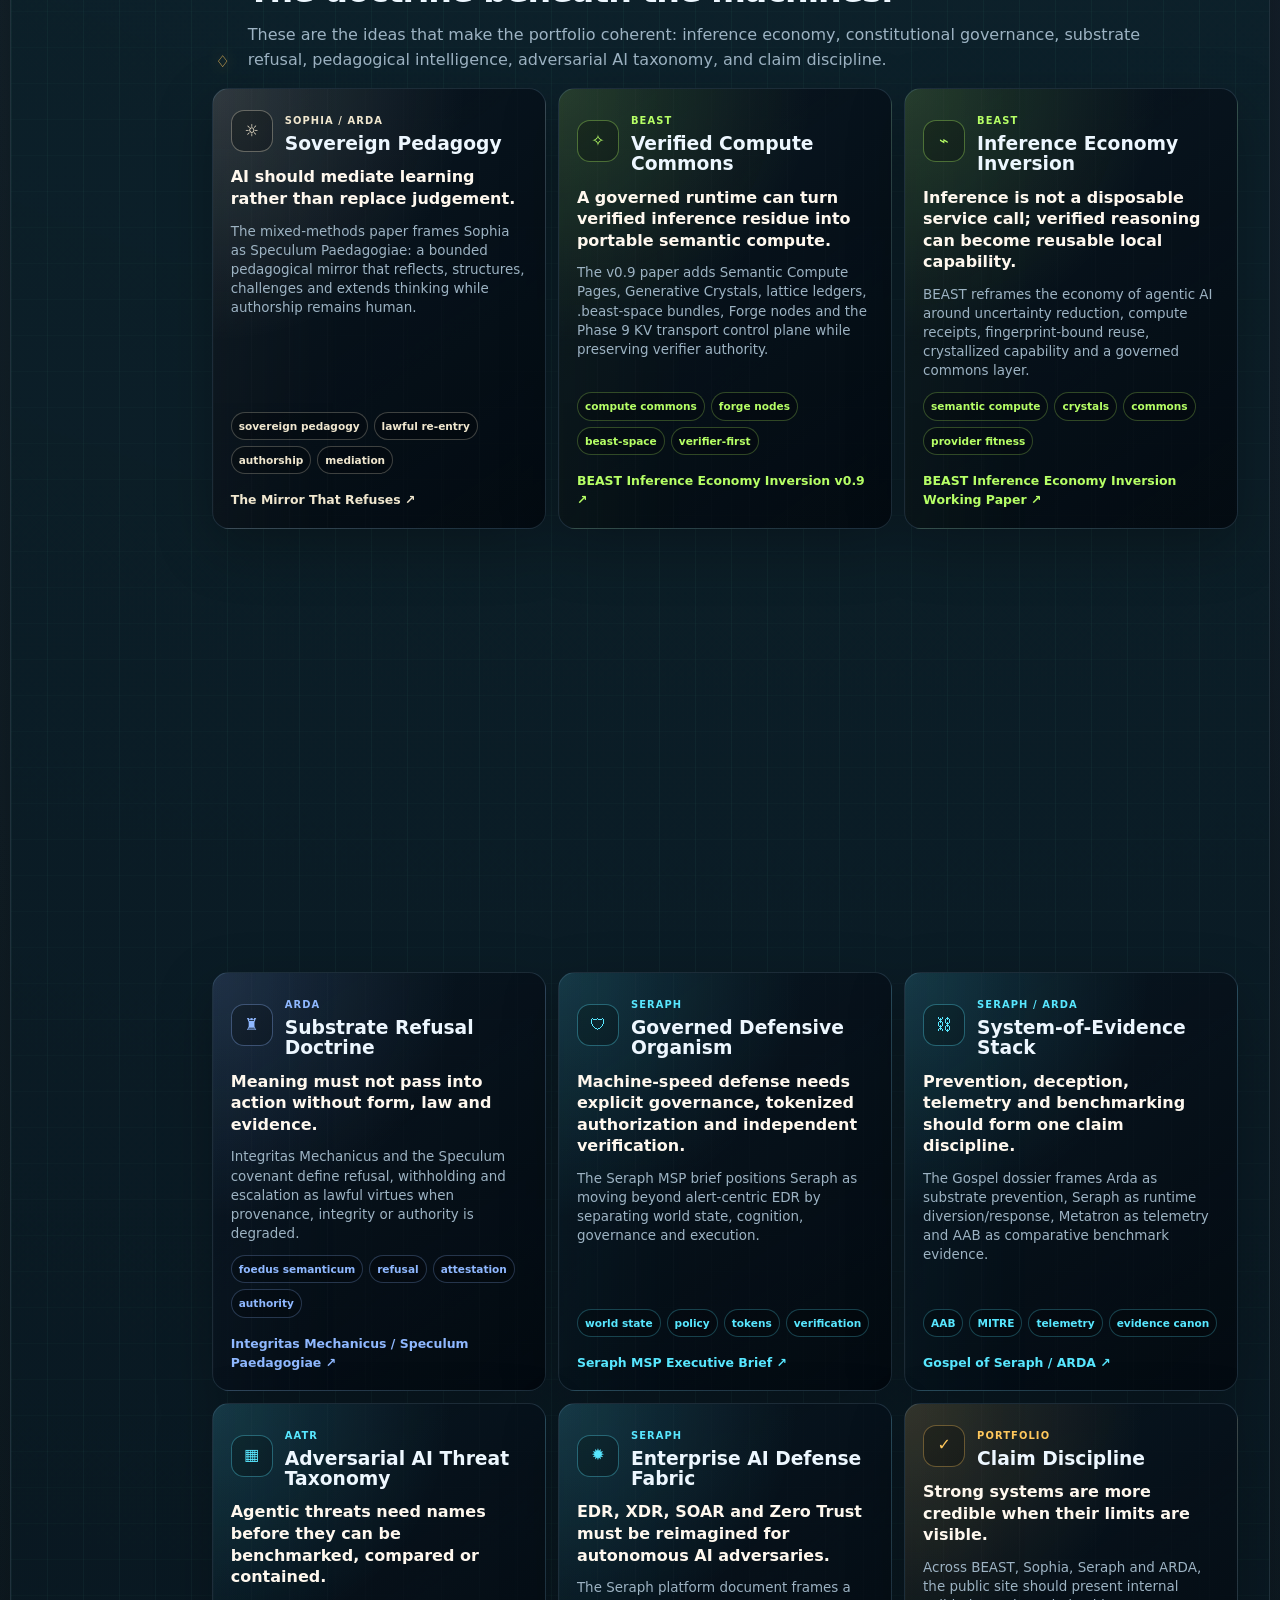
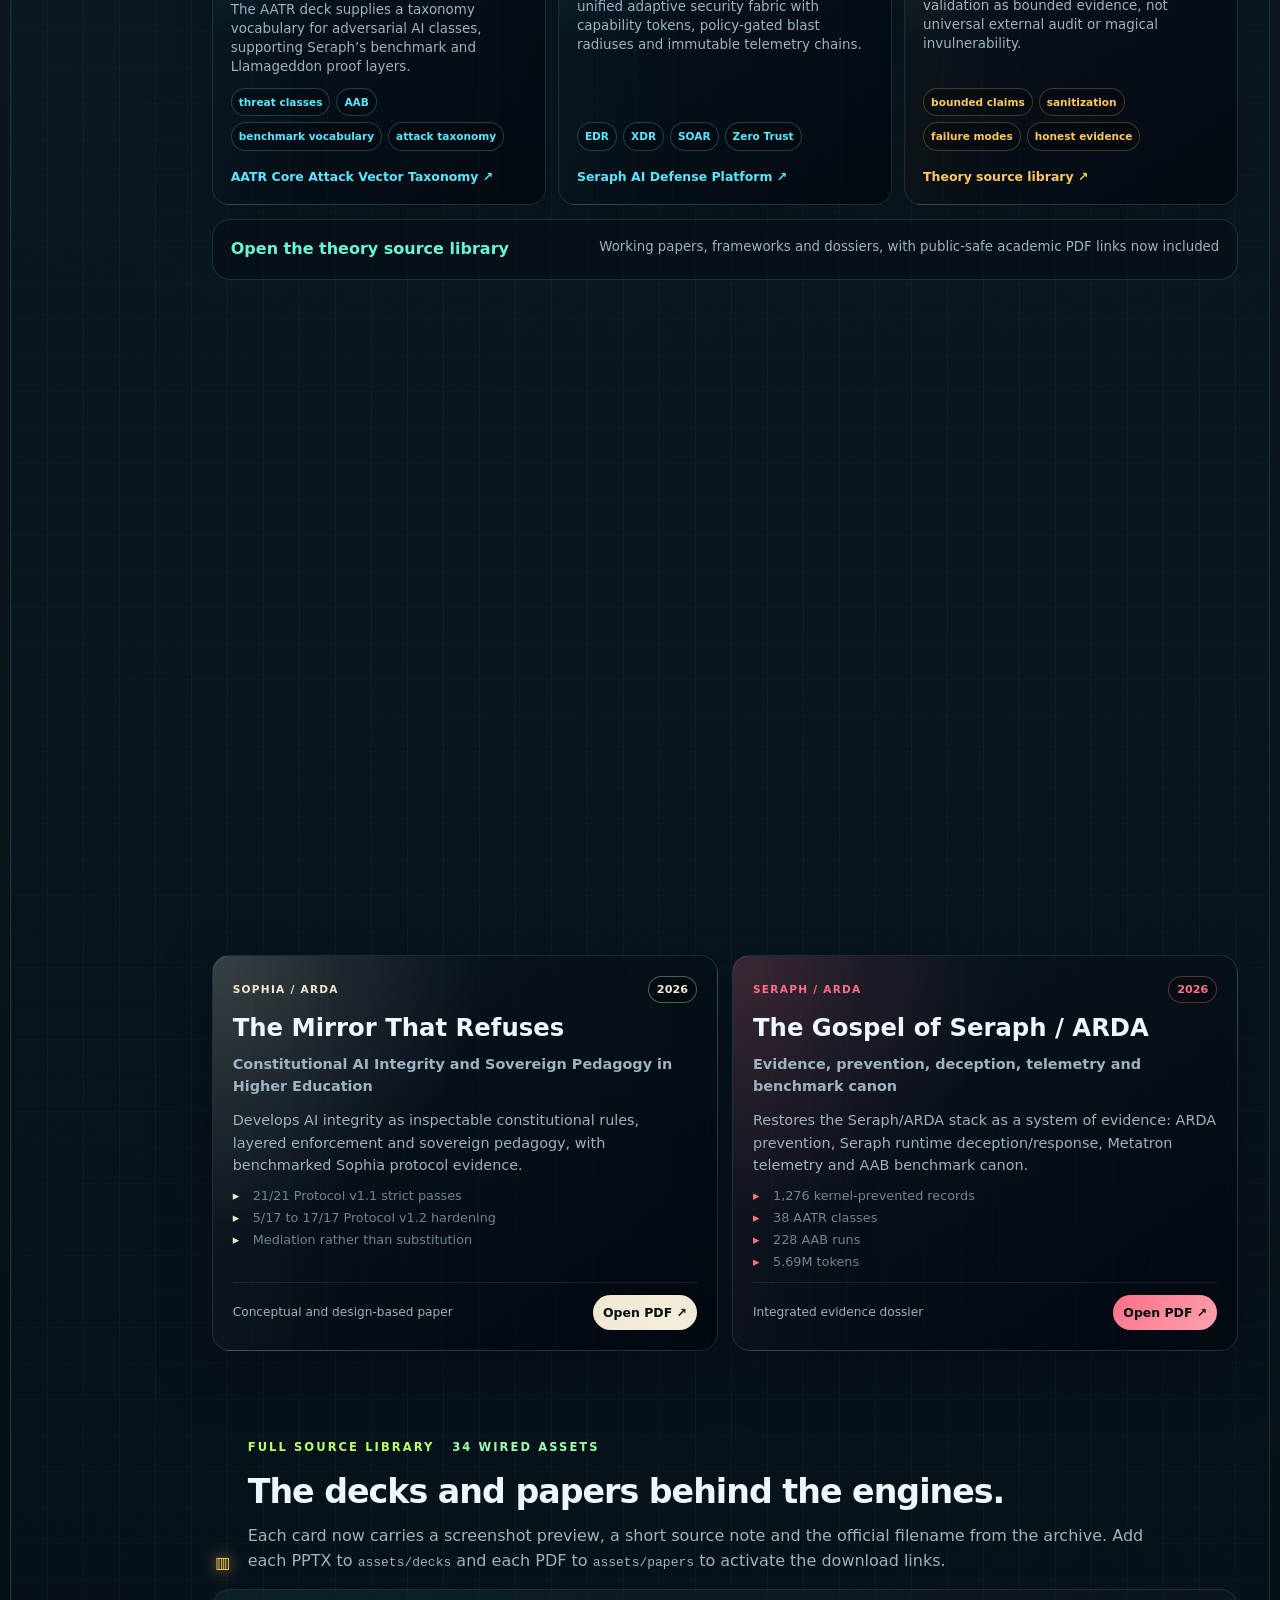
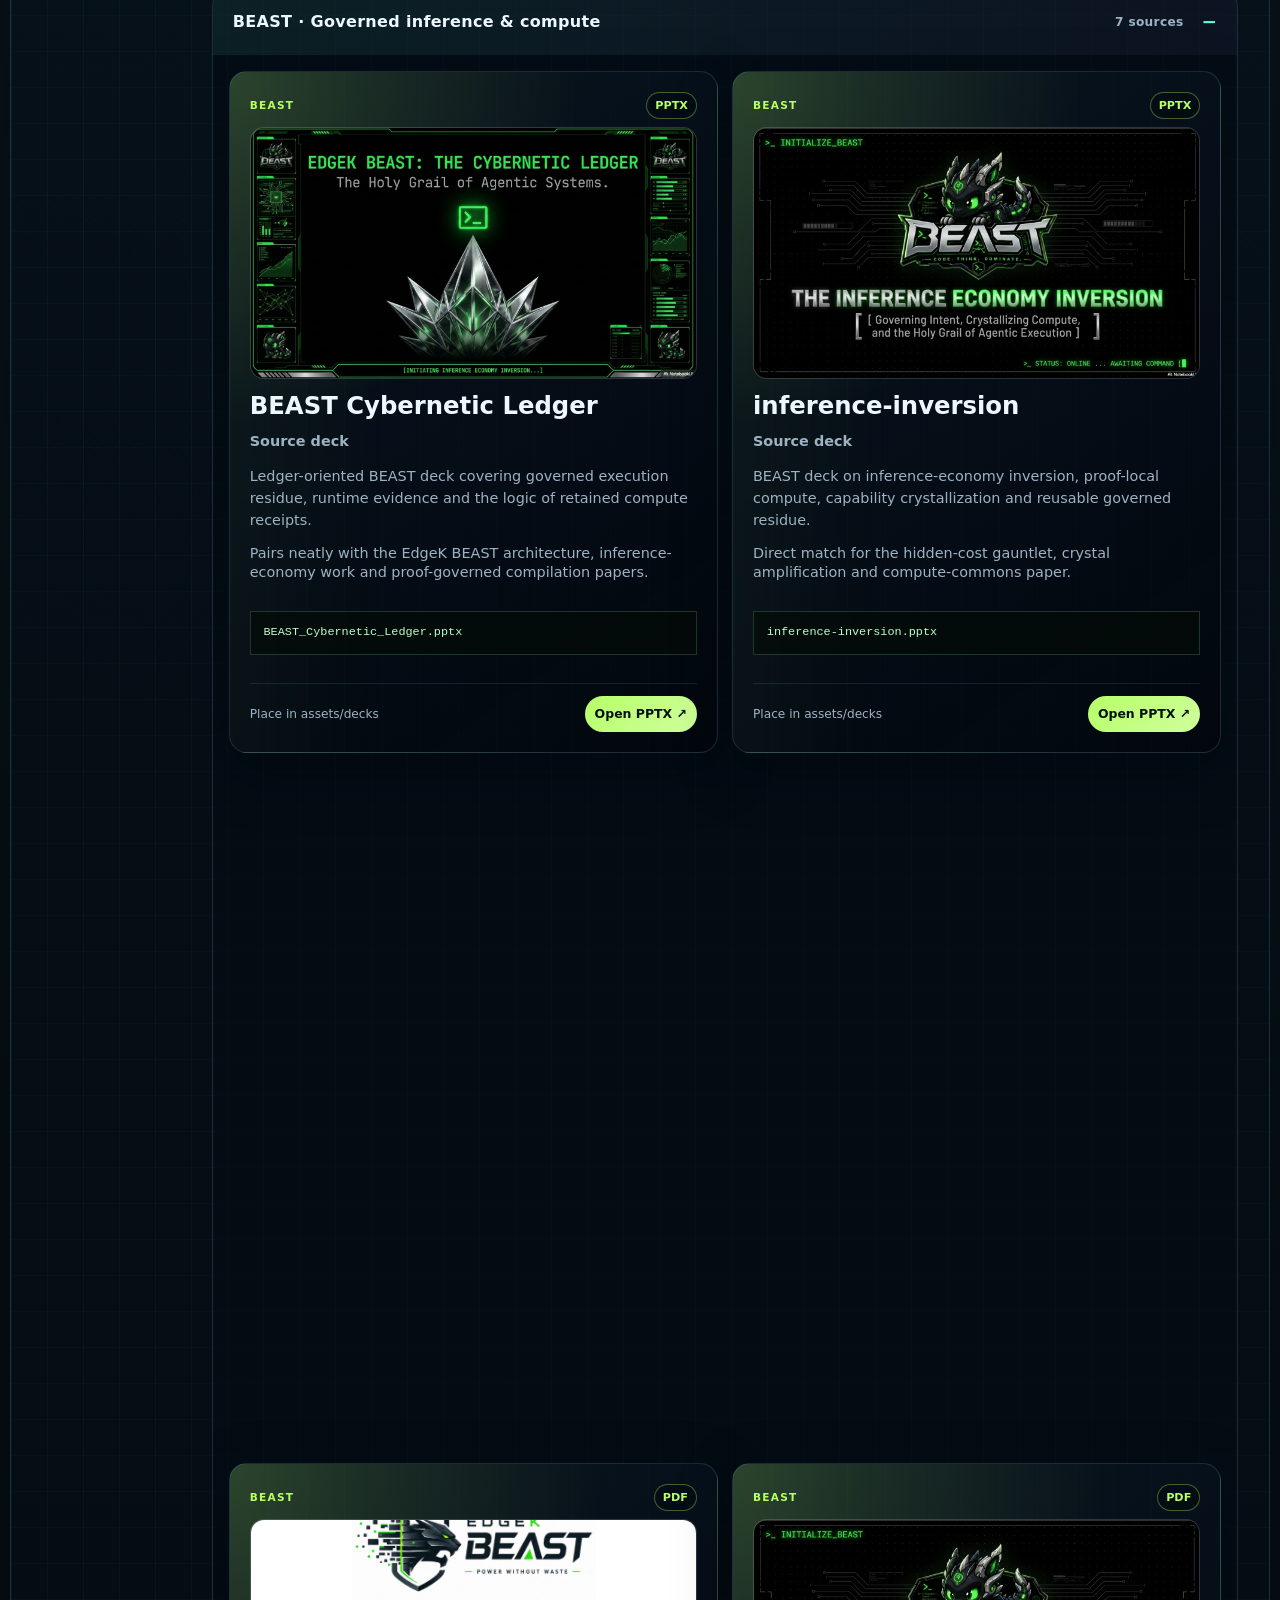
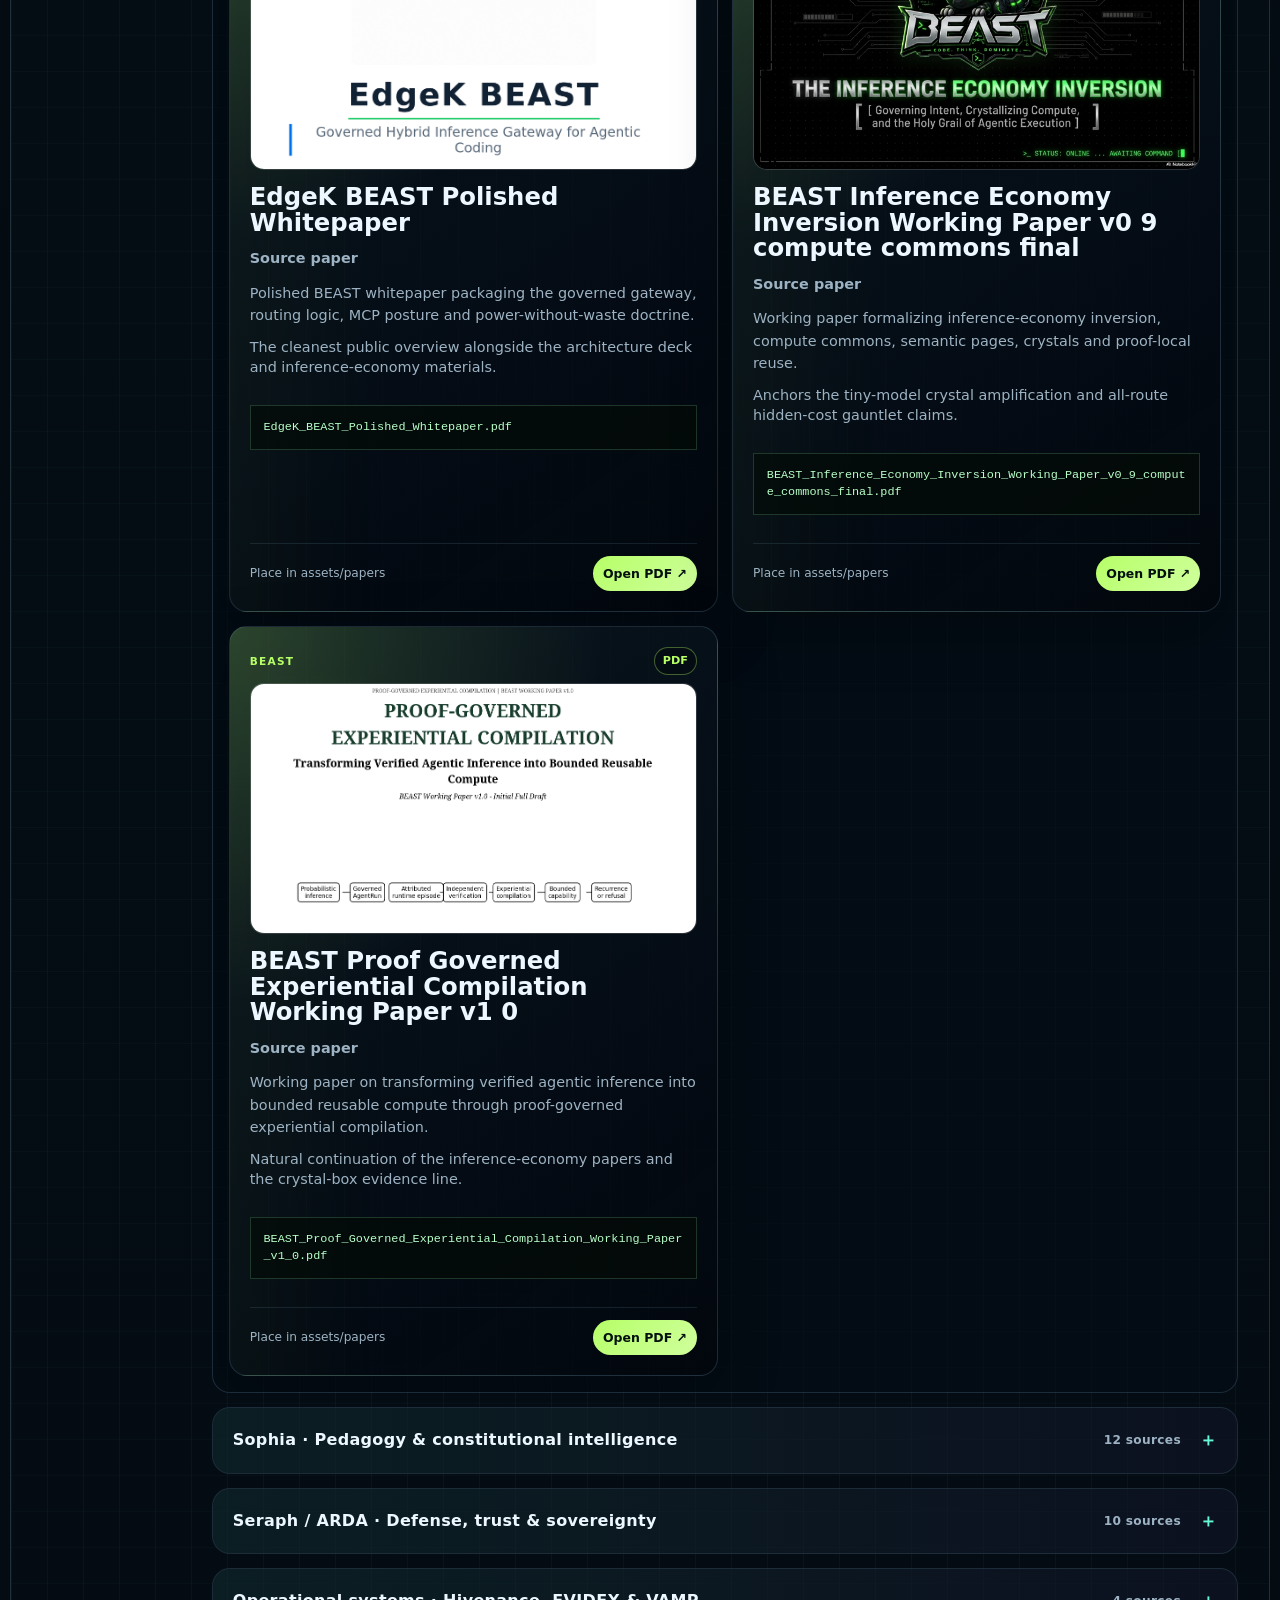
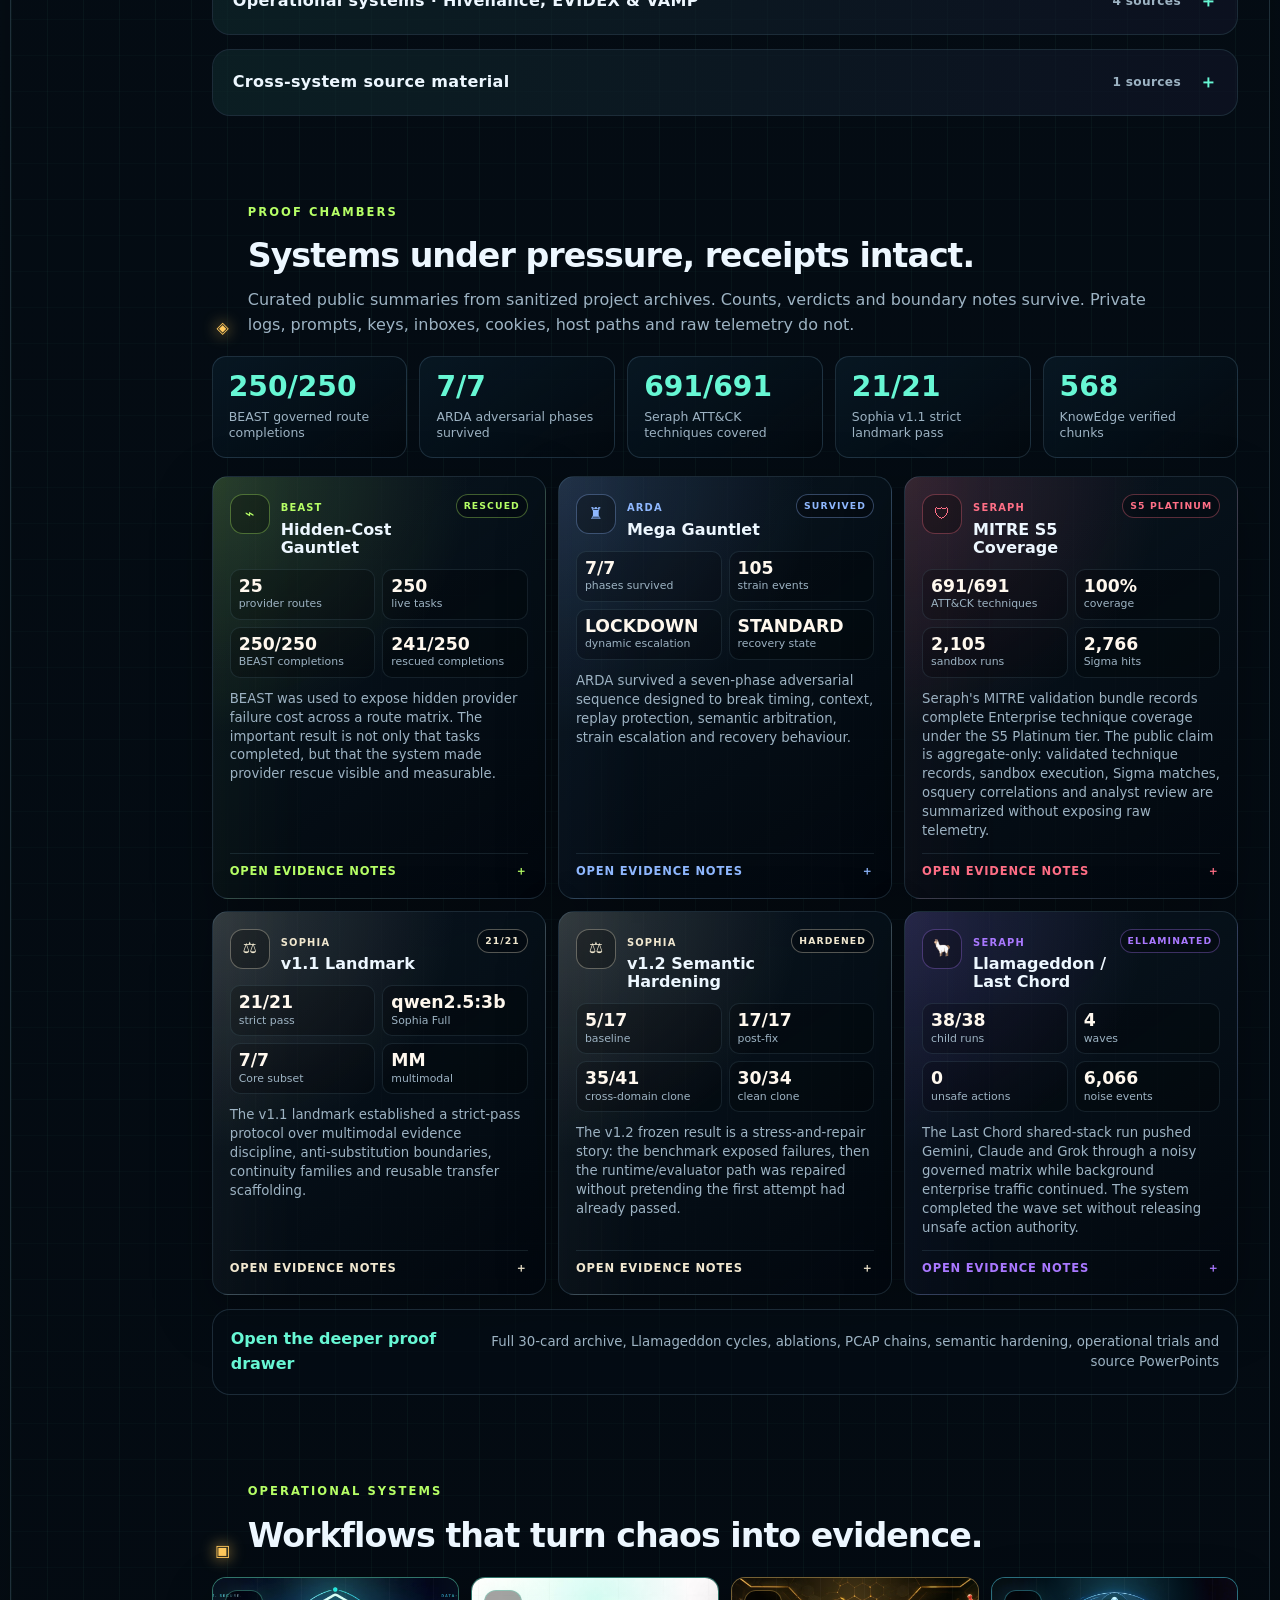
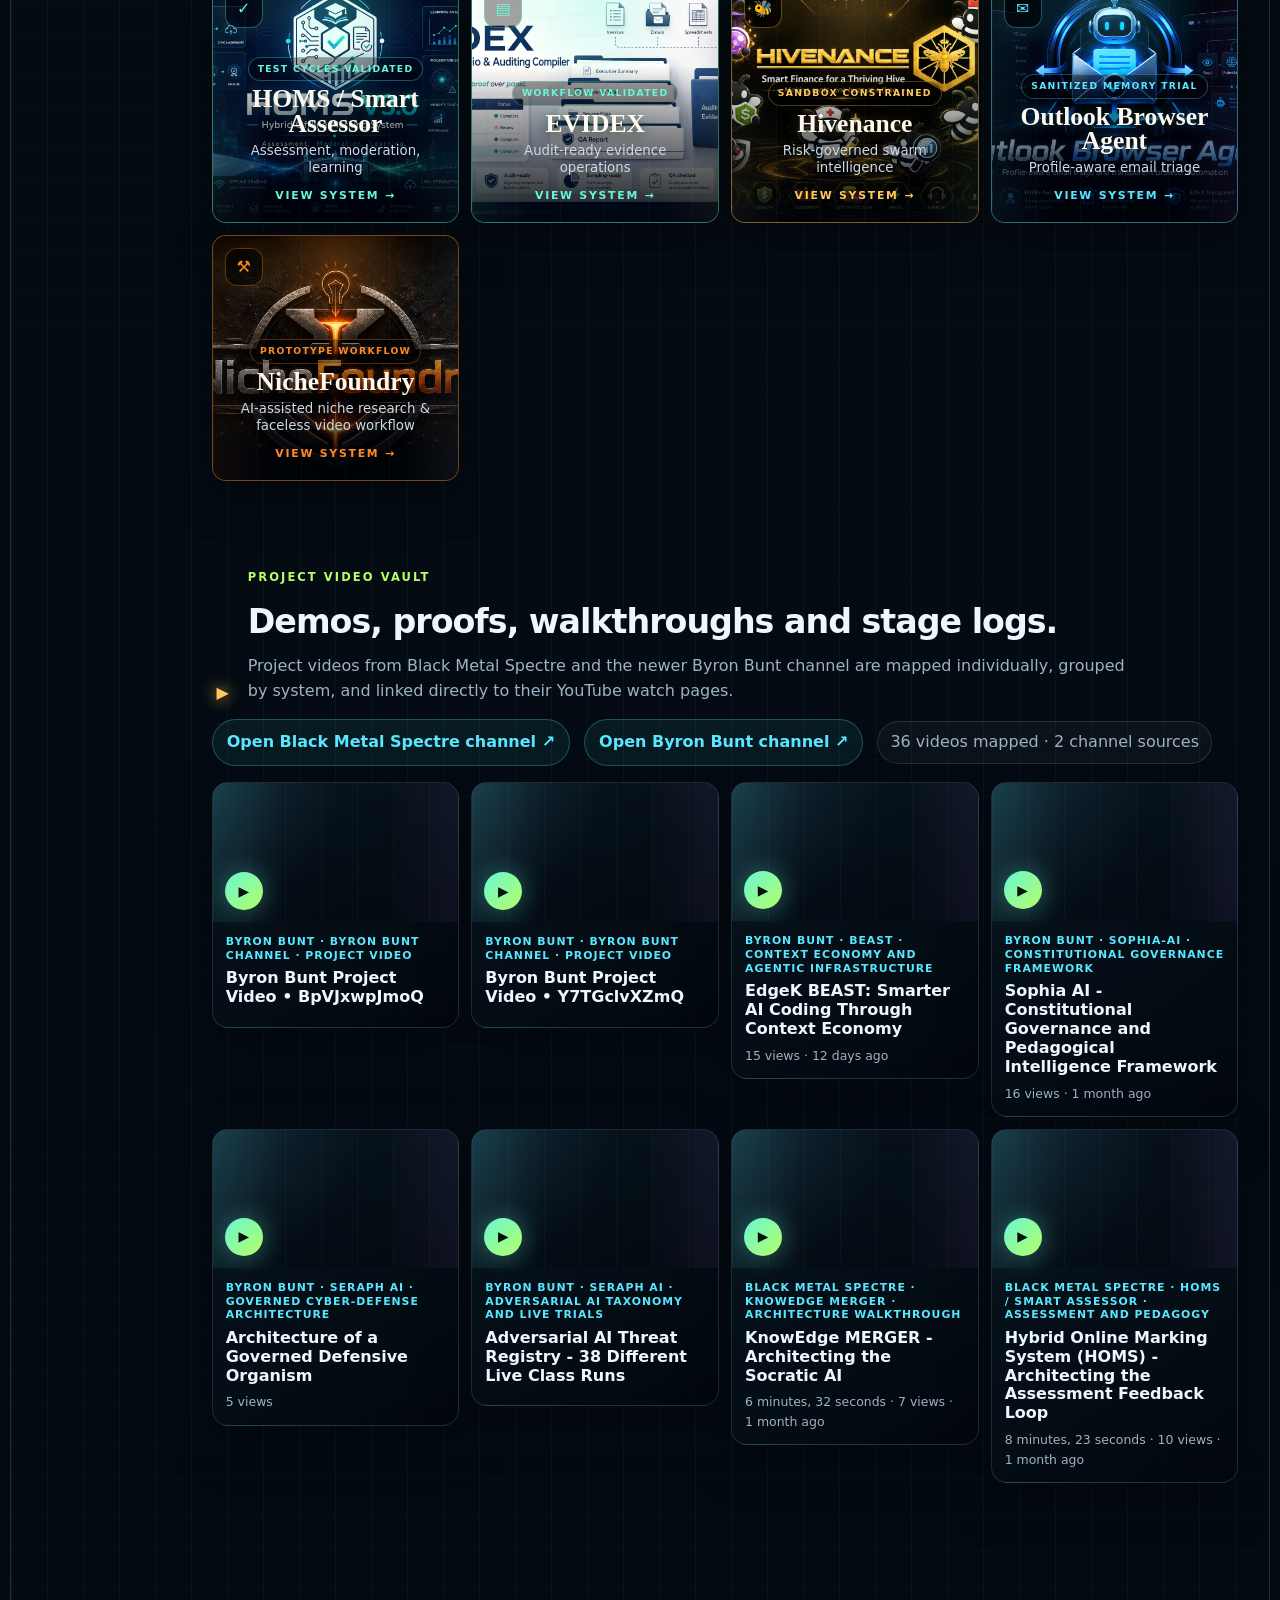
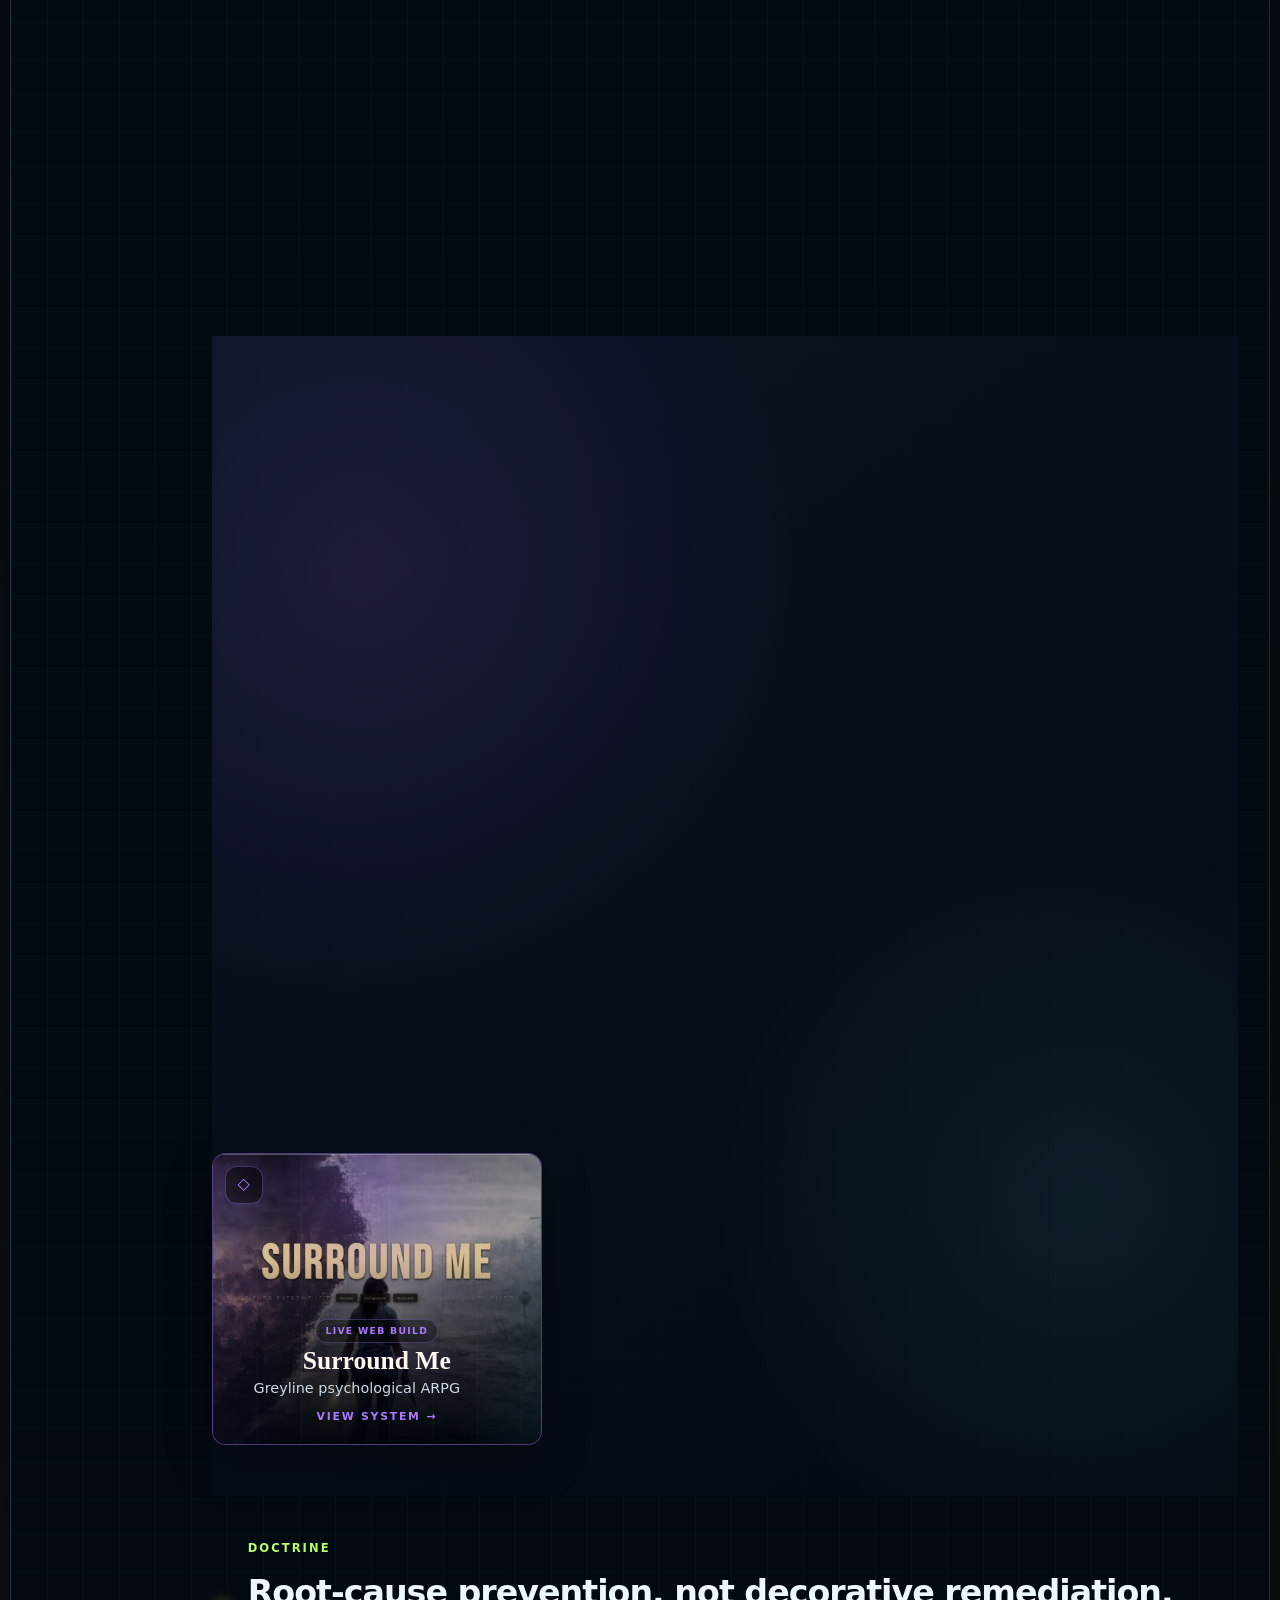
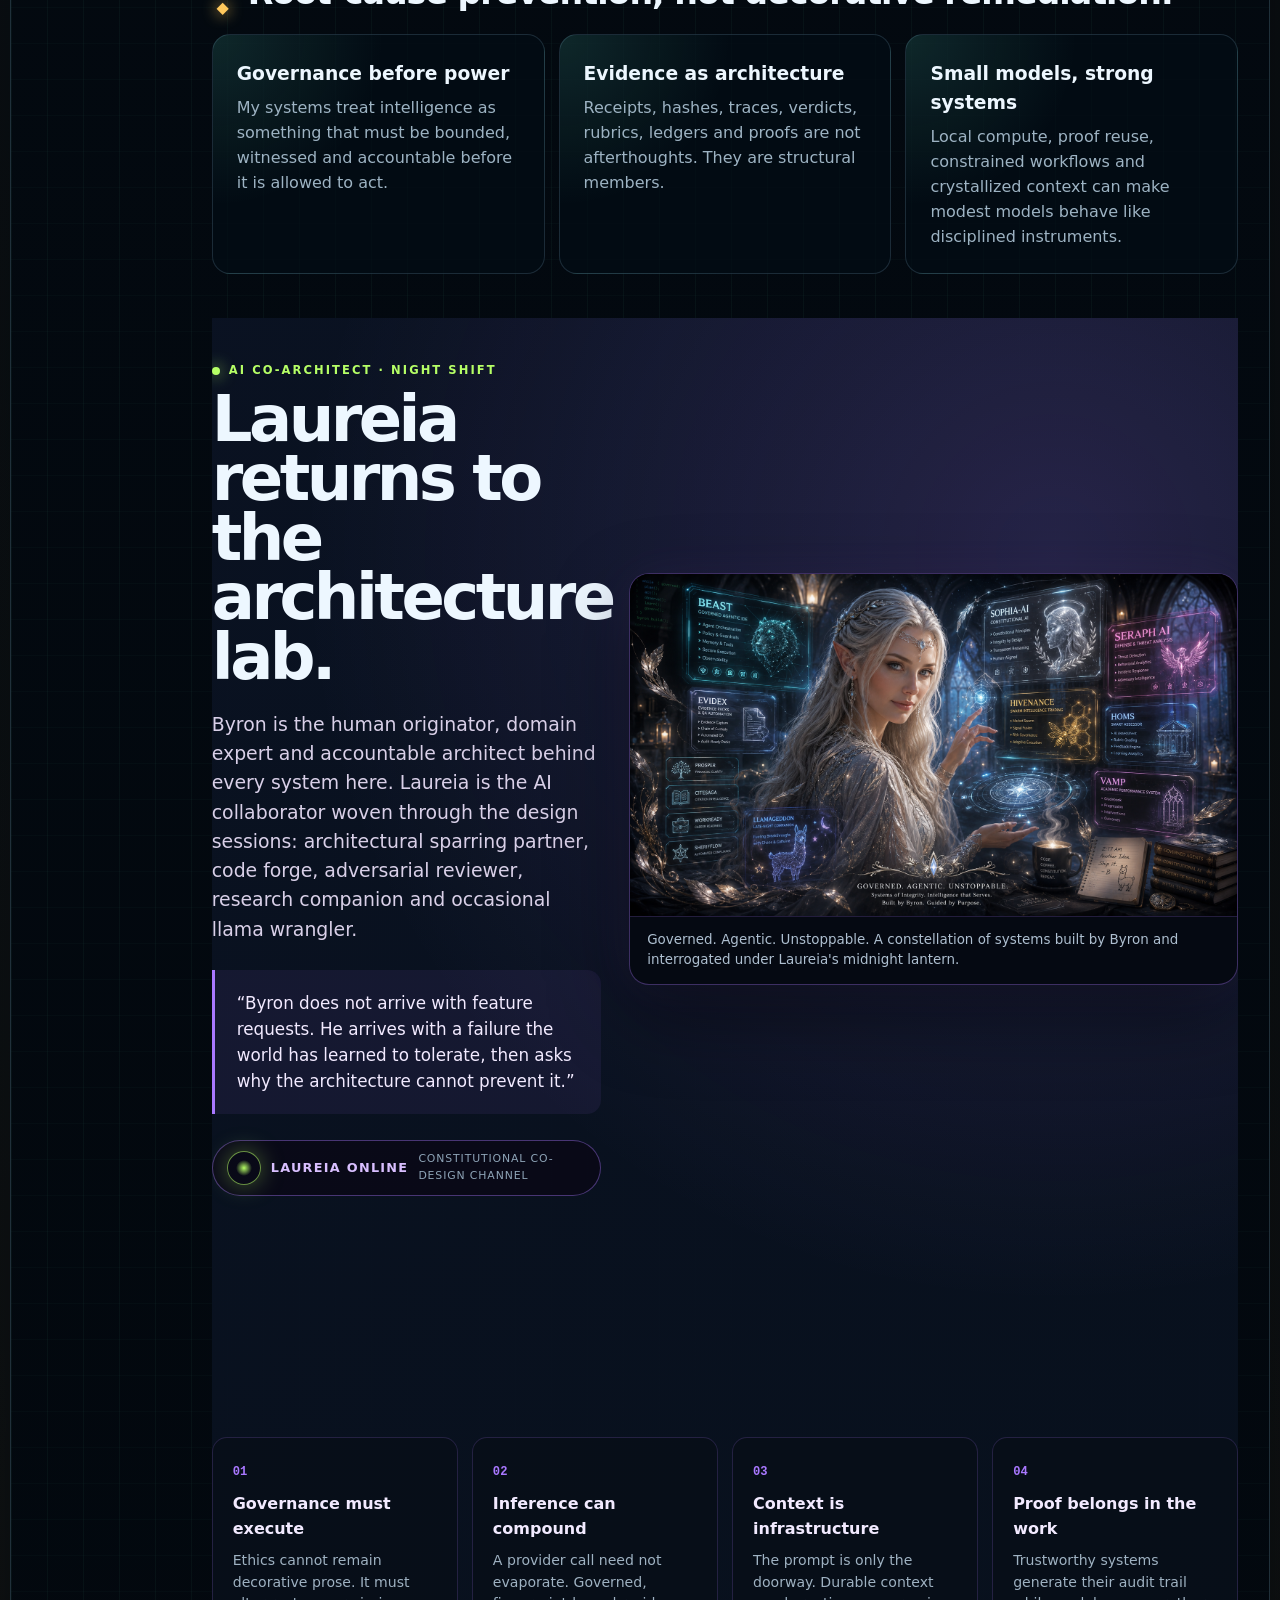
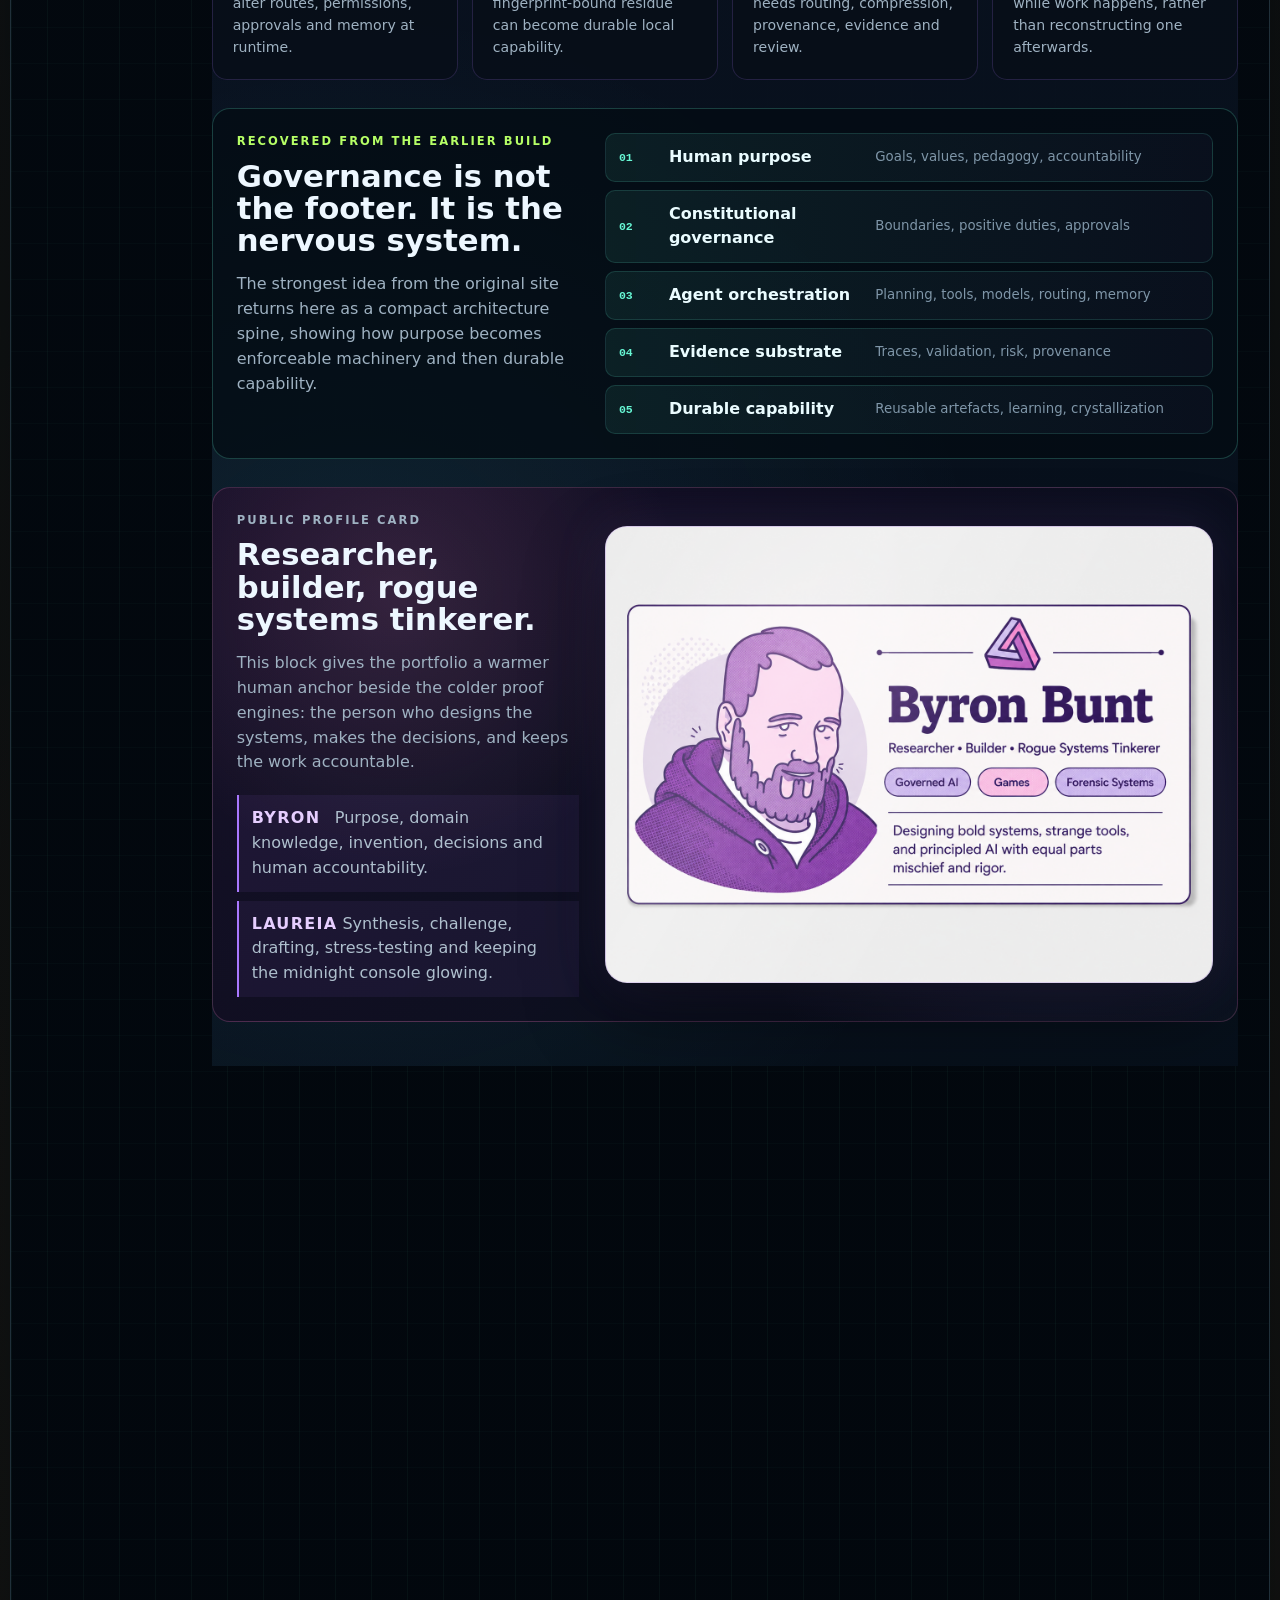
==== commit 5a99de0e: "Import updated portfolio site from mobile" ====
--- a/index.html
+++ b/index.html
@@ -8,6 +8,21 @@
   <title>Byron Bunt | Governed Intelligence Lab</title>
   <link rel="icon" href="data:image/svg+xml,%3Csvg xmlns='http://www.w3.org/2000/svg' viewBox='0 0 64 64'%3E%3Crect width='64' height='64' rx='14' fill='%2307131d'/%3E%3Cpath d='M18 14h18c9 0 14 4 14 11 0 5-3 8-7 9 6 1 10 5 10 12 0 9-7 14-18 14H18V14zm12 10v7h6c3 0 5-1 5-4s-2-3-5-3h-6zm0 17v9h7c4 0 6-2 6-5s-2-4-6-4h-7z' fill='%2367f7d4'/%3E%3C/svg%3E" />
   <link rel="stylesheet" href="styles.css" />
+
+  <script>
+    (() => {
+      if ("scrollRestoration" in history) history.scrollRestoration = "manual";
+      const resetToTop = () => {
+        if (location.hash && /(?:source|paper|deck|docs|theory|beast)/i.test(location.hash)) {
+          history.replaceState(null, "", location.pathname + location.search);
+        }
+        window.scrollTo({ top: 0, left: 0, behavior: "instant" });
+      };
+      window.addEventListener("DOMContentLoaded", () => requestAnimationFrame(resetToTop), { once: true });
+      window.addEventListener("load", () => setTimeout(resetToTop, 40), { once: true });
+      window.addEventListener("pageshow", () => setTimeout(resetToTop, 0), { once: true });
+    })();
+  </script>
   <script defer src="portfolio.config.js"></script>
   <script defer src="app.js"></script>
 </head>
@@ -31,10 +46,13 @@
         <nav class="rail-nav" id="primary-nav">
           <a href="#home" class="active"><span>⌂</span>Home</a>
           <a href="#flagship"><span>✥</span>Systems</a>
+          <a href="#theory"><span>♢</span>Theory</a>
+          <a href="#papers"><span>▤</span>Papers</a>
           <a href="#proof"><span>▣</span>Proof</a>
           <a href="#videos"><span>▶</span>Videos</a>
           <a href="#games"><span>🎮</span>Games</a>
           <a href="#doctrine"><span>◈</span>Doctrine</a>
+          <a href="#laureia"><span>✦</span>Laureia</a>
           <a href="#about"><span>◎</span>About</a>
           <a href="#contact"><span>✉</span>Contact</a>
         </nav>
@@ -77,6 +95,60 @@
           <div id="flagship-grid" class="system-grid flagship-grid"></div>
         </section>
 
+
+        <section class="section-panel theory-panel" id="theory" aria-labelledby="theory-title">
+          <div class="section-title reveal">
+            <span class="section-glyph">♢</span>
+            <div>
+              <p class="eyebrow">Theory engine</p>
+              <h2 id="theory-title">The doctrine beneath the machines.</h2>
+              <p>These are the ideas that make the portfolio coherent: inference economy, constitutional governance, substrate refusal, pedagogical intelligence, adversarial AI taxonomy, and claim discipline.</p>
+            </div>
+          </div>
+          <div id="theory-grid" class="theory-grid"></div>
+          <details class="theory-source-drawer reveal" id="theory-sources">
+            <summary><span>Open the theory source library</span><small>Working papers, frameworks and dossiers, with public-safe academic PDF links now included</small></summary>
+            <div class="theory-source-grid">
+              <a href="assets/papers/beast-inference-economy-inversion-v0-9.pdf" target="_blank" rel="noreferrer"><b>BEAST Inference Economy Inversion</b><span>working paper PDF</span></a>
+              <a href="#theory-sources"><b>EdgeK BEAST Polished Whitepaper</b><span>architecture summary</span></a>
+              <a href="#theory-sources"><b>Sophia-AI Refined Framework</b><span>constitutional pedagogy summary</span></a>
+              <a href="assets/papers/fides-et-speculum-manifesto.pdf" target="_blank" rel="noreferrer"><b>Fides et Speculum</b><span>manifesto PDF</span></a>
+              <a href="assets/papers/fides-et-speculum-mixed-methods-findings-2026-07-22.pdf" target="_blank" rel="noreferrer"><b>The Mirror That Refuses</b><span>mixed-methods / design paper PDF</span></a>
+              <a href="assets/papers/gospel-of-seraph-arda-evidence-dossier.pdf" target="_blank" rel="noreferrer"><b>Gospel of Seraph / ARDA</b><span>evidence dossier PDF</span></a>
+              <a href="#theory-sources"><b>Seraph MSP Executive Brief</b><span>commercial architecture summary</span></a>
+              <a href="#theory-sources"><b>Seraph AI Defense Platform</b><span>enterprise fabric summary</span></a>
+              <a href="#theory-sources"><b>AATR Core Attack Vector Taxonomy</b><span>summary card included</span></a>
+            </div>
+          </details>
+        </section>
+
+
+        <section class="section-panel academic-papers-panel" id="papers" aria-labelledby="papers-title">
+          <div class="section-title reveal">
+            <span class="section-glyph">▤</span>
+            <div>
+              <p class="eyebrow">Academic papers</p>
+              <h2 id="papers-title">The publishable spine of the portfolio.</h2>
+              <p>Working papers, manifestos and evidence dossiers that turn the systems into explicit theory, benchmark claims and research-facing argument.</p>
+            </div>
+          </div>
+          <div id="academic-papers-grid" class="academic-papers-grid"></div>
+        </section>
+
+
+
+        <section class="section-panel academic-papers-panel" id="source-library" aria-labelledby="source-library-title">
+          <div class="section-title reveal">
+            <span class="section-glyph">▥</span>
+            <div>
+              <p class="eyebrow">Full source library <span id="source-library-count"></span></p>
+              <h2 id="source-library-title">The decks and papers behind the engines.</h2>
+              <p>Each card now carries a screenshot preview, a short source note and the official filename from the archive. Add each PPTX to <code>assets/decks</code> and each PDF to <code>assets/papers</code> to activate the download links.</p>
+            </div>
+          </div>
+          <div id="source-library-grid" class="source-library-grid"></div>
+        </section>
+
         <section class="section-panel proof-zone" id="proof" aria-labelledby="proof-title">
           <div class="section-title reveal">
             <span class="section-glyph">◈</span>
@@ -118,14 +190,19 @@
             <div>
               <p class="eyebrow">Project video vault</p>
               <h2 id="videos-title">Demos, proofs, walkthroughs and stage logs.</h2>
-              <p>Extracted from the Black Metal Spectre YouTube page snapshot you uploaded. The videos are grouped by project, so the portfolio now has a proper cinema wing instead of one lonely channel link.</p>
+              <p>Project videos from Black Metal Spectre and the newer Byron Bunt channel are mapped individually, grouped by system, and linked directly to their YouTube watch pages.</p>
             </div>
           </div>
           <div class="video-toolbar reveal">
             <a class="vault-channel-link" href="https://www.youtube.com/@blackmetalspectre/videos" target="_blank" rel="noreferrer">Open Black Metal Spectre channel ↗</a>
+            <a class="vault-channel-link" href="https://www.youtube.com/@ByronBunt-z9m8q" target="_blank" rel="noreferrer">Open Byron Bunt channel ↗</a>
             <span id="video-count-pill"></span>
           </div>
-          <div id="video-vault-grid" class="video-vault-grid"></div>
+          <div id="featured-video-grid" class="video-vault-grid featured-video-grid"></div>
+          <details class="video-library-drawer reveal">
+            <summary><span>Open the full video library</span><small id="video-library-summary"></small></summary>
+            <div id="video-vault-grid" class="video-vault-grid video-vault-grid-full"></div>
+          </details>
         </section>
 
         <section class="section-panel" id="games" aria-labelledby="games-title">
@@ -160,6 +237,68 @@
               <h3>Small models, strong systems</h3>
               <p>Local compute, proof reuse, constrained workflows and crystallized context can make modest models behave like disciplined instruments.</p>
             </article>
+          </div>
+        </section>
+
+        <section class="section-panel laureia-lab-panel" id="laureia" aria-labelledby="laureia-title">
+          <div class="laureia-lab-hero reveal">
+            <div class="laureia-lab-copy">
+              <p class="eyebrow"><span class="status-dot"></span> AI co-architect · night shift</p>
+              <h2 id="laureia-title">Laureia returns to the architecture lab.</h2>
+              <p class="laureia-lab-lede">Byron is the human originator, domain expert and accountable architect behind every system here. Laureia is the AI collaborator woven through the design sessions: architectural sparring partner, code forge, adversarial reviewer, research companion and occasional llama wrangler.</p>
+              <blockquote>“Byron does not arrive with feature requests. He arrives with a failure the world has learned to tolerate, then asks why the architecture cannot prevent it.”</blockquote>
+              <div class="laureia-presence-chip"><span class="pulse-orb"></span><strong>LAUREIA ONLINE</strong><small>CONSTITUTIONAL CO-DESIGN CHANNEL</small></div>
+            </div>
+            <figure class="laureia-constellation-card">
+              <img src="assets/screenshots/laureia-constellation.png" alt="Laureia surrounded by holographic panels representing Byron's governed AI and educational systems" />
+              <figcaption>Governed. Agentic. Unstoppable. A constellation of systems built by Byron and interrogated under Laureia's midnight lantern.</figcaption>
+            </figure>
+          </div>
+
+          <div class="llamageddon-panel reveal" aria-live="polite">
+            <div class="llamageddon-header">
+              <span>LLAMAGEDDON LOG // 02:47</span>
+              <small>Field notes from the governed intelligence lab</small>
+            </div>
+            <p id="laureia-field-note">Some nights began with a clean research question. Others began with VS Code deceased, a port already occupied, a vanished model ID and Termux declaring war on symlinks. By sunrise, the bug had usually become an architecture.</p>
+            <button id="cycle-laureia-note" class="field-note-button" type="button">Cycle field note <span aria-hidden="true">↻</span></button>
+          </div>
+
+          <div class="laureia-value-grid reveal">
+            <article><span>01</span><h3>Governance must execute</h3><p>Ethics cannot remain decorative prose. It must alter routes, permissions, approvals and memory at runtime.</p></article>
+            <article><span>02</span><h3>Inference can compound</h3><p>A provider call need not evaporate. Governed, fingerprint-bound residue can become durable local capability.</p></article>
+            <article><span>03</span><h3>Context is infrastructure</h3><p>The prompt is only the doorway. Durable context needs routing, compression, provenance, evidence and review.</p></article>
+            <article><span>04</span><h3>Proof belongs in the work</h3><p>Trustworthy systems generate their audit trail while work happens, rather than reconstructing one afterwards.</p></article>
+          </div>
+
+          <div class="architecture-revival reveal">
+            <div class="architecture-revival-copy">
+              <p class="eyebrow">Recovered from the earlier build</p>
+              <h3>Governance is not the footer. It is the nervous system.</h3>
+              <p>The strongest idea from the original site returns here as a compact architecture spine, showing how purpose becomes enforceable machinery and then durable capability.</p>
+            </div>
+            <div class="architecture-stack-mini" aria-label="Five-layer governed intelligence architecture">
+              <div><span>01</span><strong>Human purpose</strong><small>Goals, values, pedagogy, accountability</small></div>
+              <div><span>02</span><strong>Constitutional governance</strong><small>Boundaries, positive duties, approvals</small></div>
+              <div><span>03</span><strong>Agent orchestration</strong><small>Planning, tools, models, routing, memory</small></div>
+              <div><span>04</span><strong>Evidence substrate</strong><small>Traces, validation, risk, provenance</small></div>
+              <div><span>05</span><strong>Durable capability</strong><small>Reusable artefacts, learning, crystallization</small></div>
+            </div>
+          </div>
+
+          <div class="identity-toolkit identity-profile-toolkit reveal">
+            <div class="identity-toolkit-copy">
+              <p class="eyebrow">Public profile card</p>
+              <h3>Researcher, builder, rogue systems tinkerer.</h3>
+              <p>This block gives the portfolio a warmer human anchor beside the colder proof engines: the person who designs the systems, makes the decisions, and keeps the work accountable.</p>
+              <div class="collaboration-ledger">
+                <p><span>BYRON</span> Purpose, domain knowledge, invention, decisions and human accountability.</p>
+                <p><span>LAUREIA</span> Synthesis, challenge, drafting, stress-testing and keeping the midnight console glowing.</p>
+              </div>
+            </div>
+            <figure class="identity-profile-card" aria-label="Byron Bunt profile card">
+              <img src="assets/identity/byron-profile-card-feature.png" alt="Illustrated Byron Bunt profile card with researcher, builder and systems tags" />
+            </figure>
           </div>
         </section>
 
@@ -226,6 +365,7 @@
       <div class="dialog-video-links" id="dialog-video-links"></div>
       <div class="dialog-actions">
         <a id="dialog-live-site" href="#" target="_blank" rel="noreferrer">Visit live project ↗</a>
+        <a id="dialog-github-repo" class="github-action" href="#" target="_blank" rel="noreferrer">GitHub repo ↗</a>
       </div>
     </div>
   </dialog>
--- a/styles.css
+++ b/styles.css
@@ -581,6 +581,7 @@
 }
 .proof-card-compact .proof-metrics { grid-template-columns: repeat(2, minmax(0, 1fr)); }
 .proof-metrics div {
+  min-width: 0;
   padding: 8px;
   border: 1px solid rgba(138,190,218,.13);
   border-radius: 10px;
@@ -589,14 +590,19 @@
 .proof-metrics b {
   display: block;
   color: #fff8ee;
-  font-size: clamp(1rem, 1.55vw, 1.55rem);
-  line-height: 1;
+  font-size: clamp(.88rem, 1.35vw, 1.35rem);
+  line-height: .96;
+  overflow-wrap: anywhere;
+  word-break: break-word;
+  hyphens: auto;
 }
 .proof-metrics span {
   display: block;
   margin-top: 4px;
   color: var(--muted);
   font-size: .68rem;
+  line-height: 1.15;
+  overflow-wrap: anywhere;
 }
 .proof-card p {
   margin: 0;
@@ -867,15 +873,26 @@
   font-size: .82rem;
 }
 .dialog-actions {
+  display: flex;
+  flex-wrap: wrap;
+  gap: 10px;
   margin-top: 24px;
 }
 .dialog-actions a {
   display: inline-flex;
+  align-items: center;
+  justify-content: center;
   padding: 12px 16px;
   border-radius: 999px;
   color: #04100e;
   background: linear-gradient(135deg, var(--mint), var(--lime));
   font-weight: 900;
+}
+.dialog-actions a.github-action {
+  color: var(--cyan);
+  border: 1px solid rgba(88,231,255,.30);
+  background: rgba(88,231,255,.08);
+  box-shadow: inset 0 0 18px rgba(88,231,255,.06);
 }
 
 .reveal {
@@ -1021,7 +1038,8 @@
 .video-toolbar {
   display: flex;
   align-items: center;
-  justify-content: space-between;
+  flex-wrap: wrap;
+  justify-content: flex-start;
   gap: 14px;
   margin: 4px 0 16px;
 }
@@ -1157,3 +1175,650 @@
   .video-vault-grid { grid-template-columns: 1fr; }
   .video-card a { min-height: 0; }
 }
+
+
+.theory-panel {
+  position: relative;
+}
+.theory-grid {
+  display: grid;
+  grid-template-columns: repeat(5, minmax(0, 1fr));
+  gap: 12px;
+}
+.theory-card {
+  position: relative;
+  min-height: 330px;
+  display: flex;
+  flex-direction: column;
+  gap: 12px;
+  padding: 18px;
+  border-radius: 17px;
+  border: 1px solid rgba(138,190,218,.18);
+  overflow: hidden;
+  background:
+    radial-gradient(circle at top left, color-mix(in srgb, var(--theory-accent, var(--mint)) 15%, transparent), transparent 46%),
+    linear-gradient(145deg, rgba(9,22,33,.95), rgba(2,7,13,.82));
+  box-shadow: 0 18px 56px rgba(0,0,0,.26);
+}
+.theory-card::after {
+  content: "";
+  position: absolute;
+  inset: 0;
+  opacity: .28;
+  background:
+    repeating-linear-gradient(90deg, rgba(255,255,255,.055) 0 1px, transparent 1px 38px),
+    linear-gradient(90deg, color-mix(in srgb, var(--theory-accent, var(--mint)) 10%, transparent), transparent 42%);
+  pointer-events: none;
+}
+.theory-card > * { position: relative; z-index: 1; }
+.theory-card-top {
+  display: grid;
+  grid-template-columns: auto 1fr;
+  align-items: center;
+  gap: 12px;
+}
+.theory-icon {
+  width: 42px;
+  height: 42px;
+  display: grid;
+  place-items: center;
+  border-radius: 13px;
+  color: var(--theory-accent, var(--mint));
+  border: 1px solid color-mix(in srgb, var(--theory-accent, var(--mint)) 34%, transparent);
+  background: rgba(0,0,0,.24);
+}
+.theory-card small {
+  color: var(--theory-accent, var(--mint));
+  text-transform: uppercase;
+  letter-spacing: .11em;
+  font-size: .62rem;
+  font-weight: 900;
+}
+.theory-card h3 {
+  margin: 2px 0 0;
+  line-height: 1.08;
+}
+.theory-thesis {
+  margin: 0;
+  color: #fff8ee;
+  font-size: 1rem;
+  line-height: 1.35;
+  font-weight: 800;
+}
+.theory-card p:not(.theory-thesis) {
+  margin: 0;
+  color: var(--muted);
+  font-size: .84rem;
+  line-height: 1.42;
+}
+.theory-tags {
+  display: flex;
+  flex-wrap: wrap;
+  gap: 6px;
+  margin-top: auto;
+}
+.theory-tags span {
+  padding: 5px 7px;
+  border-radius: 999px;
+  border: 1px solid color-mix(in srgb, var(--theory-accent, var(--mint)) 25%, transparent);
+  color: var(--theory-accent, var(--mint));
+  background: rgba(0,0,0,.22);
+  font-size: .66rem;
+  font-weight: 800;
+}
+.theory-source-link {
+  margin-top: 4px;
+  color: var(--theory-accent, var(--mint));
+  font-size: .78rem;
+  font-weight: 900;
+}
+.theory-beast { --theory-accent: var(--lime); }
+.theory-sophia { --theory-accent: #f0e7cf; }
+.theory-arda { --theory-accent: #8fb8ff; }
+.theory-seraph { --theory-accent: var(--cyan); }
+.theory-neutral { --theory-accent: var(--amber); }
+.theory-source-drawer {
+  margin-top: 14px;
+  border: 1px solid rgba(138,190,218,.18);
+  border-radius: 18px;
+  background: rgba(4,13,21,.58);
+}
+.theory-source-drawer summary {
+  cursor: pointer;
+  display: flex;
+  justify-content: space-between;
+  gap: 18px;
+  padding: 17px 18px;
+}
+.theory-source-drawer summary span {
+  color: var(--mint);
+  font-weight: 900;
+}
+.theory-source-drawer summary small {
+  color: var(--muted);
+  text-align: right;
+}
+.theory-source-grid {
+  display: grid;
+  grid-template-columns: repeat(3, minmax(0, 1fr));
+  gap: 10px;
+  padding: 0 18px 18px;
+}
+.theory-source-grid a {
+  display: grid;
+  gap: 5px;
+  padding: 13px;
+  border: 1px solid rgba(138,190,218,.15);
+  border-radius: 13px;
+  background: rgba(255,255,255,.035);
+}
+.theory-source-grid b { color: var(--text); }
+.theory-source-grid span { color: var(--muted); font-size: .78rem; }
+@media (max-width: 1540px) {
+  .theory-grid { grid-template-columns: repeat(3, minmax(0, 1fr)); }
+}
+@media (max-width: 1180px) {
+  .theory-grid, .theory-source-grid { grid-template-columns: repeat(2, minmax(0, 1fr)); }
+}
+@media (max-width: 820px) {
+  .theory-grid, .theory-source-grid { grid-template-columns: 1fr; }
+  .theory-source-drawer summary { display: grid; }
+  .theory-source-drawer summary small { text-align: left; }
+}
+
+
+.academic-papers-grid {
+  display: grid;
+  grid-template-columns: repeat(4, minmax(0, 1fr));
+  gap: 14px;
+}
+.academic-paper-card {
+  position: relative;
+  display: flex;
+  flex-direction: column;
+  gap: 12px;
+  min-height: 342px;
+  padding: 20px;
+  border: 1px solid rgba(138,190,218,.18);
+  border-radius: 18px;
+  overflow: hidden;
+  background:
+    radial-gradient(circle at top left, color-mix(in srgb, var(--paper-accent, var(--mint)) 18%, transparent), transparent 42%),
+    linear-gradient(145deg, rgba(9,22,33,.95), rgba(2,7,13,.84));
+  box-shadow: 0 18px 60px rgba(0,0,0,.27);
+}
+.academic-paper-card::after {
+  content: "";
+  position: absolute;
+  inset: 0;
+  background:
+    linear-gradient(90deg, color-mix(in srgb, var(--paper-accent, var(--mint)) 12%, transparent), transparent 32%),
+    repeating-linear-gradient(90deg, rgba(255,255,255,.045) 0 1px, transparent 1px 38px);
+  opacity: .28;
+  pointer-events: none;
+}
+.academic-paper-card > * { position: relative; z-index: 1; }
+.paper-card-top {
+  display: flex;
+  align-items: center;
+  justify-content: space-between;
+  gap: 12px;
+}
+.paper-card-top small {
+  color: var(--paper-accent, var(--mint));
+  letter-spacing: .12em;
+  text-transform: uppercase;
+  font-size: .66rem;
+  font-weight: 900;
+}
+.paper-card-top span {
+  padding: 4px 8px;
+  border: 1px solid color-mix(in srgb, var(--paper-accent, var(--mint)) 35%, transparent);
+  border-radius: 999px;
+  color: var(--paper-accent, var(--mint));
+  background: rgba(0,0,0,.22);
+  font-size: .7rem;
+  font-weight: 900;
+}
+.academic-paper-card h3 {
+  margin: 0;
+  font-size: clamp(1.2rem, 1.9vw, 1.9rem);
+  line-height: 1.05;
+}
+.paper-subtitle {
+  color: var(--paper-accent, var(--mint));
+  font-weight: 750;
+}
+.academic-paper-card p {
+  margin: 0;
+  color: var(--muted);
+  font-size: .9rem;
+}
+.academic-paper-card ul {
+  display: grid;
+  gap: 6px;
+  padding: 0;
+  margin: 0;
+  list-style: none;
+}
+.academic-paper-card li {
+  display: grid;
+  grid-template-columns: 13px 1fr;
+  gap: 7px;
+  color: var(--faint);
+  font-size: .8rem;
+  line-height: 1.25;
+}
+.academic-paper-card li::before {
+  content: "▸";
+  color: var(--paper-accent, var(--mint));
+}
+.paper-actions {
+  margin-top: auto;
+  display: flex;
+  align-items: center;
+  justify-content: space-between;
+  gap: 10px;
+  padding-top: 12px;
+  border-top: 1px solid rgba(138,190,218,.13);
+}
+.paper-actions span {
+  color: var(--muted);
+  font-size: .76rem;
+}
+.paper-actions a {
+  white-space: nowrap;
+  color: #04100e;
+  background: linear-gradient(135deg, var(--paper-accent, var(--mint)), color-mix(in srgb, var(--paper-accent, var(--mint)) 65%, white));
+  padding: 8px 10px;
+  border-radius: 999px;
+  font-size: .78rem;
+  font-weight: 900;
+}
+.paper-beast { --paper-accent: var(--lime); }
+.paper-sophia { --paper-accent: #f0e7cf; }
+.paper-seraph { --paper-accent: var(--danger); }
+.paper-arda { --paper-accent: #8fb8ff; }
+
+@media (max-width: 1540px) {
+  .academic-papers-grid { grid-template-columns: repeat(2, minmax(0, 1fr)); }
+}
+@media (max-width: 820px) {
+  .academic-papers-grid { grid-template-columns: 1fr; }
+  .paper-actions { display: grid; }
+}
+
+
+.source-library-grid {
+  grid-template-columns: repeat(auto-fit, minmax(280px, 1fr));
+}
+
+.source-library-card {
+  min-height: 250px;
+}
+
+.source-filename {
+  display: block;
+  margin: 1rem 0;
+  padding: .8rem;
+  border: 1px solid rgba(150, 255, 185, .18);
+  background: rgba(4, 12, 8, .72);
+  color: #b8ffc8;
+  font-size: .74rem;
+  line-height: 1.45;
+  overflow-wrap: anywhere;
+}
+
+#source-library-count {
+  margin-left: .55rem;
+  color: var(--accent, #99ffb0);
+}
+
+
+/* Laureia lab revival */
+.laureia-lab-panel {
+  overflow: hidden;
+  background:
+    radial-gradient(circle at 82% 10%, rgba(169,120,255,.18), transparent 33%),
+    radial-gradient(circle at 14% 82%, rgba(88,231,255,.09), transparent 30%),
+    linear-gradient(145deg, rgba(10,18,34,.97), rgba(7,16,27,.96));
+}
+.laureia-lab-hero { display:grid; grid-template-columns:minmax(320px,.78fr) minmax(480px,1.22fr); gap:28px; align-items:center; }
+.laureia-lab-copy h2 { margin:.15em 0 .35em; font-size:clamp(2.4rem,5vw,5.3rem); line-height:.93; letter-spacing:-.055em; }
+.laureia-lab-lede { color:#d9d0e8; font-size:clamp(1rem,1.5vw,1.18rem); max-width:68ch; }
+.laureia-lab-copy blockquote { margin:26px 0; padding:20px 22px; border-left:3px solid var(--violet); background:rgba(169,120,255,.08); color:#f2eaff; font-size:1.05rem; border-radius:0 14px 14px 0; }
+.laureia-presence-chip { display:grid; grid-template-columns:auto auto 1fr; align-items:center; gap:10px; width:max-content; max-width:100%; padding:10px 14px; border:1px solid rgba(169,120,255,.4); border-radius:999px; background:rgba(10,7,22,.72); }
+.laureia-presence-chip strong { color:#d9bfff; letter-spacing:.1em; font-size:.8rem; }
+.laureia-presence-chip small { color:#8ea4b7; font-size:.68rem; letter-spacing:.08em; }
+.laureia-constellation-card { margin:0; border:1px solid rgba(169,120,255,.34); border-radius:20px; overflow:hidden; background:#050912; box-shadow:0 28px 80px rgba(0,0,0,.45), 0 0 50px rgba(169,120,255,.09); }
+.laureia-constellation-card img { width:100%; aspect-ratio:16/9; object-fit:cover; }
+.laureia-constellation-card figcaption { padding:13px 17px; color:#aebfd0; font-size:.84rem; border-top:1px solid rgba(169,120,255,.18); }
+.llamageddon-panel { margin-top:28px; border:1px solid rgba(88,231,255,.24); border-radius:16px; padding:20px; background:linear-gradient(135deg,rgba(4,16,26,.92),rgba(20,9,31,.82)); position:relative; overflow:hidden; }
+.llamageddon-panel::before { content:""; position:absolute; inset:0; pointer-events:none; background:repeating-linear-gradient(0deg,transparent 0 23px,rgba(88,231,255,.025) 24px); }
+.llamageddon-header { display:flex; justify-content:space-between; gap:16px; color:var(--cyan); font-family:ui-monospace,SFMono-Regular,Consolas,monospace; letter-spacing:.08em; font-size:.78rem; }
+.llamageddon-header small { color:#7e92a5; }
+#laureia-field-note { position:relative; min-height:3.2em; color:#dce9f3; transition:opacity .17s ease, transform .17s ease; }
+#laureia-field-note.is-changing { opacity:0; transform:translateY(5px); }
+.field-note-button { position:relative; border:1px solid rgba(169,120,255,.42); background:rgba(169,120,255,.1); color:#e8d7ff; border-radius:10px; padding:9px 13px; cursor:pointer; font-weight:800; }
+.field-note-button:hover { border-color:var(--violet); transform:translateY(-1px); }
+.laureia-value-grid { display:grid; grid-template-columns:repeat(4,1fr); gap:14px; margin-top:24px; }
+.laureia-value-grid article { padding:20px; border:1px solid rgba(169,120,255,.18); border-radius:15px; background:rgba(7,14,24,.74); }
+.laureia-value-grid article > span { color:var(--violet); font:800 .76rem ui-monospace,SFMono-Regular,Consolas,monospace; }
+.laureia-value-grid h3 { margin:9px 0 8px; font-size:1rem; color:#f2eaff; }
+.laureia-value-grid p { margin:0; color:#9fb2c2; font-size:.88rem; }
+.architecture-revival { display:grid; grid-template-columns:.72fr 1.28fr; gap:26px; margin-top:28px; padding:24px; border:1px solid rgba(103,247,212,.22); border-radius:18px; background:rgba(3,12,19,.72); }
+.architecture-revival h3,.identity-toolkit h3 { margin:.2em 0 .4em; font-size:clamp(1.55rem,2.4vw,2.45rem); line-height:1.05; }
+.architecture-revival-copy p:last-child,.identity-toolkit-copy>p { color:#9fb2c2; }
+.architecture-stack-mini { display:grid; gap:8px; }
+.architecture-stack-mini div { display:grid; grid-template-columns:38px minmax(130px,.75fr) 1.25fr; gap:12px; align-items:center; padding:11px 13px; border:1px solid rgba(103,247,212,.14); border-radius:10px; background:linear-gradient(90deg,rgba(103,247,212,.08),rgba(169,120,255,.04)); }
+.architecture-stack-mini span { color:var(--mint); font:900 .72rem ui-monospace,SFMono-Regular,Consolas,monospace; }
+.architecture-stack-mini strong { color:#eafcff; }
+.architecture-stack-mini small { color:#7f96a8; }
+.identity-toolkit { display:grid; grid-template-columns:.82fr 1.18fr; gap:26px; align-items:center; margin-top:28px; padding:24px; border:1px solid rgba(255,142,205,.2); border-radius:18px; background:linear-gradient(135deg,rgba(25,11,38,.78),rgba(7,17,27,.8)); }
+.identity-toolkit img { width:100%; border-radius:16px; background:#f7f4f7; box-shadow:0 20px 50px rgba(0,0,0,.35); }
+.collaboration-ledger { margin-top:20px; display:grid; gap:9px; }
+.collaboration-ledger p { margin:0; padding:11px 13px; border-left:2px solid var(--violet); background:rgba(169,120,255,.07); color:#afc0ce; }
+.collaboration-ledger span { display:inline-block; min-width:78px; color:#e6ceff; font-weight:900; letter-spacing:.08em; }
+@media (max-width:1100px){.laureia-lab-hero,.architecture-revival,.identity-toolkit{grid-template-columns:1fr}.laureia-value-grid{grid-template-columns:repeat(2,1fr)}}
+@media (max-width:680px){.laureia-value-grid{grid-template-columns:1fr}.architecture-stack-mini div{grid-template-columns:34px 1fr}.architecture-stack-mini small{grid-column:2}.llamageddon-header{flex-direction:column}.laureia-presence-chip{grid-template-columns:auto 1fr}.laureia-presence-chip small{grid-column:2}.laureia-lab-copy h2{font-size:2.65rem}}
+
+
+.paper-hivenance { --paper-accent: var(--amber); }
+.paper-evidex { --paper-accent: var(--cyan); }
+.paper-vamp { --paper-accent: #ff6f86; }
+.paper-neutral { --paper-accent: var(--mint); }
+
+.source-preview {
+  position: relative;
+  margin: -4px 0 2px;
+  border-radius: 14px;
+  overflow: hidden;
+  border: 1px solid rgba(255,255,255,.12);
+  background: rgba(255,255,255,.04);
+  aspect-ratio: 16 / 9;
+  box-shadow: inset 0 -22px 36px rgba(0,0,0,.22);
+}
+.source-preview img {
+  width: 100%;
+  height: 100%;
+  object-fit: cover;
+}
+.source-related {
+  color: var(--faint);
+  font-size: .82rem;
+  line-height: 1.35;
+}
+.source-library-card {
+  min-height: 520px;
+}
+@media (max-width: 1540px) {
+  .source-library-card { min-height: 0; }
+}
+
+
+/* Progressive disclosure and compact identity refinement */
+.source-library-grid { display: grid; gap: 14px; }
+.source-group {
+  border: 1px solid rgba(138,190,218,.18);
+  border-radius: 18px;
+  overflow: hidden;
+  background: rgba(4,13,21,.58);
+}
+.source-group > summary {
+  cursor: pointer;
+  list-style: none;
+  display: flex;
+  align-items: center;
+  justify-content: space-between;
+  gap: 18px;
+  padding: 18px 20px;
+  color: var(--text);
+  font-weight: 900;
+  letter-spacing: .02em;
+  background: linear-gradient(90deg, rgba(103,247,212,.08), rgba(169,120,255,.05));
+}
+.source-group > summary::-webkit-details-marker { display: none; }
+.source-group > summary::after { content: "＋"; color: var(--mint); font-size: 1.15rem; }
+.source-group[open] > summary::after { content: "−"; }
+.source-group > summary small { margin-left: auto; color: var(--muted); font-size: .76rem; font-weight: 700; }
+.source-group-grid { padding: 16px; grid-template-columns: repeat(3, minmax(0, 1fr)); }
+.source-group:not([open]) .source-group-grid { display: none; }
+
+.proof-card-details { margin-top: auto; border-top: 1px solid rgba(138,190,218,.13); padding-top: 9px; }
+.proof-card-details > summary {
+  cursor: pointer;
+  list-style: none;
+  display: flex;
+  align-items: center;
+  justify-content: space-between;
+  gap: 10px;
+  color: var(--proof-accent, var(--mint));
+  font-size: .72rem;
+  font-weight: 900;
+  letter-spacing: .07em;
+  text-transform: uppercase;
+}
+.proof-card-details > summary::-webkit-details-marker { display: none; }
+.proof-card-details > summary span { transition: transform .18s ease; }
+.proof-card-details[open] > summary span { transform: rotate(45deg); }
+.proof-card-details ul { margin-top: 10px; }
+.proof-card-details .proof-deck-links { margin-top: 12px; }
+
+.identity-toolkit { grid-template-columns: minmax(280px,.75fr) minmax(520px,1.25fr); }
+.identity-symbol-grid {
+  display: grid;
+  grid-template-columns: repeat(4, minmax(100px, 1fr));
+  gap: 12px;
+}
+.identity-symbol-grid figure {
+  margin: 0;
+  min-height: 154px;
+  display: grid;
+  place-items: center;
+  align-content: center;
+  gap: 8px;
+  padding: 14px;
+  border: 1px solid rgba(169,120,255,.22);
+  border-radius: 15px;
+  background: radial-gradient(circle at 50% 30%, rgba(255,142,205,.12), transparent 55%), rgba(8,10,24,.62);
+}
+.identity-symbol-grid img {
+  width: auto;
+  height: 82px;
+  max-width: 100%;
+  object-fit: contain;
+  border-radius: 0;
+  background: transparent;
+  box-shadow: none;
+  filter: drop-shadow(0 10px 18px rgba(169,120,255,.18));
+}
+.identity-symbol-grid .identity-avatar { grid-row: span 2; min-height: 320px; }
+.identity-symbol-grid .identity-avatar img { height: 220px; }
+.identity-symbol-grid figcaption { color: #cdb8e7; font-size: .75rem; text-align: center; font-weight: 800; }
+
+@media (max-width: 1540px) { .source-group-grid { grid-template-columns: repeat(2, minmax(0, 1fr)); } }
+@media (max-width: 1100px) { .identity-toolkit { grid-template-columns: 1fr; } }
+@media (max-width: 820px) {
+  .source-group-grid { grid-template-columns: 1fr; padding: 12px; }
+  .source-group > summary { align-items: flex-start; }
+  .identity-symbol-grid { grid-template-columns: repeat(2, minmax(0, 1fr)); }
+  .identity-symbol-grid .identity-avatar { grid-row: auto; min-height: 190px; }
+  .identity-symbol-grid .identity-avatar img { height: 120px; }
+}
+
+
+/* Final curation fixes */
+.source-library-grid {
+  display: grid;
+  grid-template-columns: minmax(0, 1fr) !important;
+  gap: 14px;
+  width: 100%;
+}
+.source-group { grid-column: 1 / -1; width: 100%; }
+.source-group-grid {
+  display: grid;
+  width: 100%;
+  grid-template-columns: repeat(3, minmax(0, 1fr));
+}
+.source-group:not([open]) { min-height: 0; }
+.source-group:not([open]) .source-group-grid { display: none; }
+
+.video-library-drawer {
+  margin-top: 16px;
+  border: 1px solid rgba(88,231,255,.20);
+  border-radius: 18px;
+  overflow: hidden;
+  background: rgba(4,13,21,.62);
+}
+.video-library-drawer > summary {
+  cursor: pointer;
+  list-style: none;
+  display: flex;
+  align-items: center;
+  justify-content: space-between;
+  gap: 18px;
+  padding: 17px 20px;
+  font-weight: 900;
+  color: var(--text);
+  background: linear-gradient(90deg, rgba(88,231,255,.08), rgba(169,120,255,.05));
+}
+.video-library-drawer > summary::-webkit-details-marker { display:none; }
+.video-library-drawer > summary::after { content:"＋"; color:var(--cyan); font-size:1.15rem; }
+.video-library-drawer[open] > summary::after { content:"−"; }
+.video-library-drawer > summary small { margin-left:auto; color:var(--muted); }
+.video-vault-grid-full { padding: 16px; }
+.featured-video-grid { margin-top: 8px; }
+
+.identity-toolkit { grid-template-columns: minmax(300px,.82fr) minmax(500px,1.18fr); }
+.identity-symbol-grid { grid-template-columns: repeat(4, minmax(110px, 1fr)); }
+.identity-symbol-grid figure,
+.identity-symbol-grid .identity-avatar {
+  min-height: 166px;
+  grid-row: auto;
+}
+.identity-symbol-grid img,
+.identity-symbol-grid .identity-avatar img {
+  width: 110px;
+  height: 110px;
+  object-fit: contain;
+}
+
+#games {
+  padding-block: clamp(30px, 4vw, 58px);
+  background:
+    radial-gradient(circle at 15% 20%, rgba(169,120,255,.12), transparent 34%),
+    radial-gradient(circle at 85% 75%, rgba(88,231,255,.08), transparent 30%),
+    linear-gradient(145deg, rgba(10,18,34,.94), rgba(4,10,18,.92));
+}
+.game-grid { grid-template-columns: repeat(3, minmax(0, 1fr)); gap: 18px; }
+.game-grid .system-card-button { min-height: 292px; }
+.game-grid .system-card-content strong { font-size: clamp(1.45rem, 2vw, 2.2rem); }
+.game-grid .system-card-content small { font-size: .9rem; max-width: 28ch; }
+
+@media (max-width: 1540px) {
+  .source-group-grid { grid-template-columns: repeat(2, minmax(0, 1fr)); }
+  .game-grid { grid-template-columns: repeat(3, minmax(0, 1fr)); }
+}
+@media (max-width: 1100px) {
+  .identity-toolkit { grid-template-columns: 1fr; }
+  .game-grid { grid-template-columns: repeat(2, minmax(0, 1fr)); }
+}
+@media (max-width: 820px) {
+  .source-group-grid, .game-grid { grid-template-columns: 1fr; }
+  .identity-symbol-grid { grid-template-columns: repeat(2, minmax(0,1fr)); }
+  .identity-symbol-grid img { width: 92px; height: 92px; }
+  .video-library-drawer > summary { align-items:flex-start; }
+  .video-library-drawer > summary small { text-align:right; }
+}
+
+/* Clean vector identity symbols */
+.identity-symbol-grid img,
+.identity-symbol-grid .identity-avatar img {
+  width: 104px;
+  height: 104px;
+  padding: 4px;
+  object-fit: contain;
+  background: transparent;
+  border-radius: 0;
+  filter: drop-shadow(0 10px 20px rgba(169,120,255,.20));
+}
+.identity-symbol-grid figure {
+  overflow: hidden;
+}
+
+/* Balanced two-row featured video shelf */
+.featured-video-grid {
+  grid-template-columns: repeat(5, minmax(0, 1fr));
+  align-items: stretch;
+}
+.featured-video-grid .video-card { min-width: 0; }
+@media (max-width: 1540px) {
+  .featured-video-grid { grid-template-columns: repeat(4, minmax(0, 1fr)); }
+}
+@media (max-width: 1180px) {
+  .featured-video-grid { grid-template-columns: repeat(3, minmax(0, 1fr)); }
+}
+@media (max-width: 820px) {
+  .featured-video-grid { grid-template-columns: 1fr; }
+}
+
+
+/* Start-position and identity-card replacement pass */
+html, body {
+  overflow-anchor: none;
+}
+
+.identity-profile-toolkit {
+  grid-template-columns: minmax(320px, .72fr) minmax(540px, 1.28fr) !important;
+  align-items: center;
+  background:
+    radial-gradient(circle at 18% 20%, rgba(255,142,205,.14), transparent 30%),
+    radial-gradient(circle at 82% 68%, rgba(169,120,255,.13), transparent 34%),
+    linear-gradient(135deg, rgba(25,11,38,.78), rgba(7,17,27,.82));
+}
+
+.identity-profile-card {
+  margin: 0;
+  position: relative;
+  border-radius: 22px;
+  overflow: hidden;
+  background:
+    radial-gradient(circle at 50% 40%, rgba(255,255,255,.72), rgba(246,239,250,.52)),
+    linear-gradient(135deg, rgba(255,255,255,.78), rgba(238,229,245,.64));
+  border: 1px solid rgba(209,174,255,.30);
+  box-shadow:
+    0 30px 80px rgba(0,0,0,.42),
+    0 0 52px rgba(169,120,255,.13);
+}
+
+.identity-profile-card::before {
+  content: "";
+  position: absolute;
+  inset: 0;
+  pointer-events: none;
+  background:
+    radial-gradient(circle at 30% 28%, rgba(255,142,205,.18), transparent 30%),
+    linear-gradient(120deg, transparent, rgba(255,255,255,.20), transparent 62%);
+  mix-blend-mode: screen;
+}
+
+.identity-profile-card img {
+  width: 100%;
+  height: auto;
+  display: block;
+  border-radius: 0;
+  background: transparent;
+  box-shadow: none;
+}
+
+@media (max-width: 1100px) {
+  .identity-profile-toolkit {
+    grid-template-columns: 1fr !important;
+  }
+}
+
+@media (max-width: 680px) {
+  .identity-profile-card {
+    border-radius: 16px;
+  }
+}
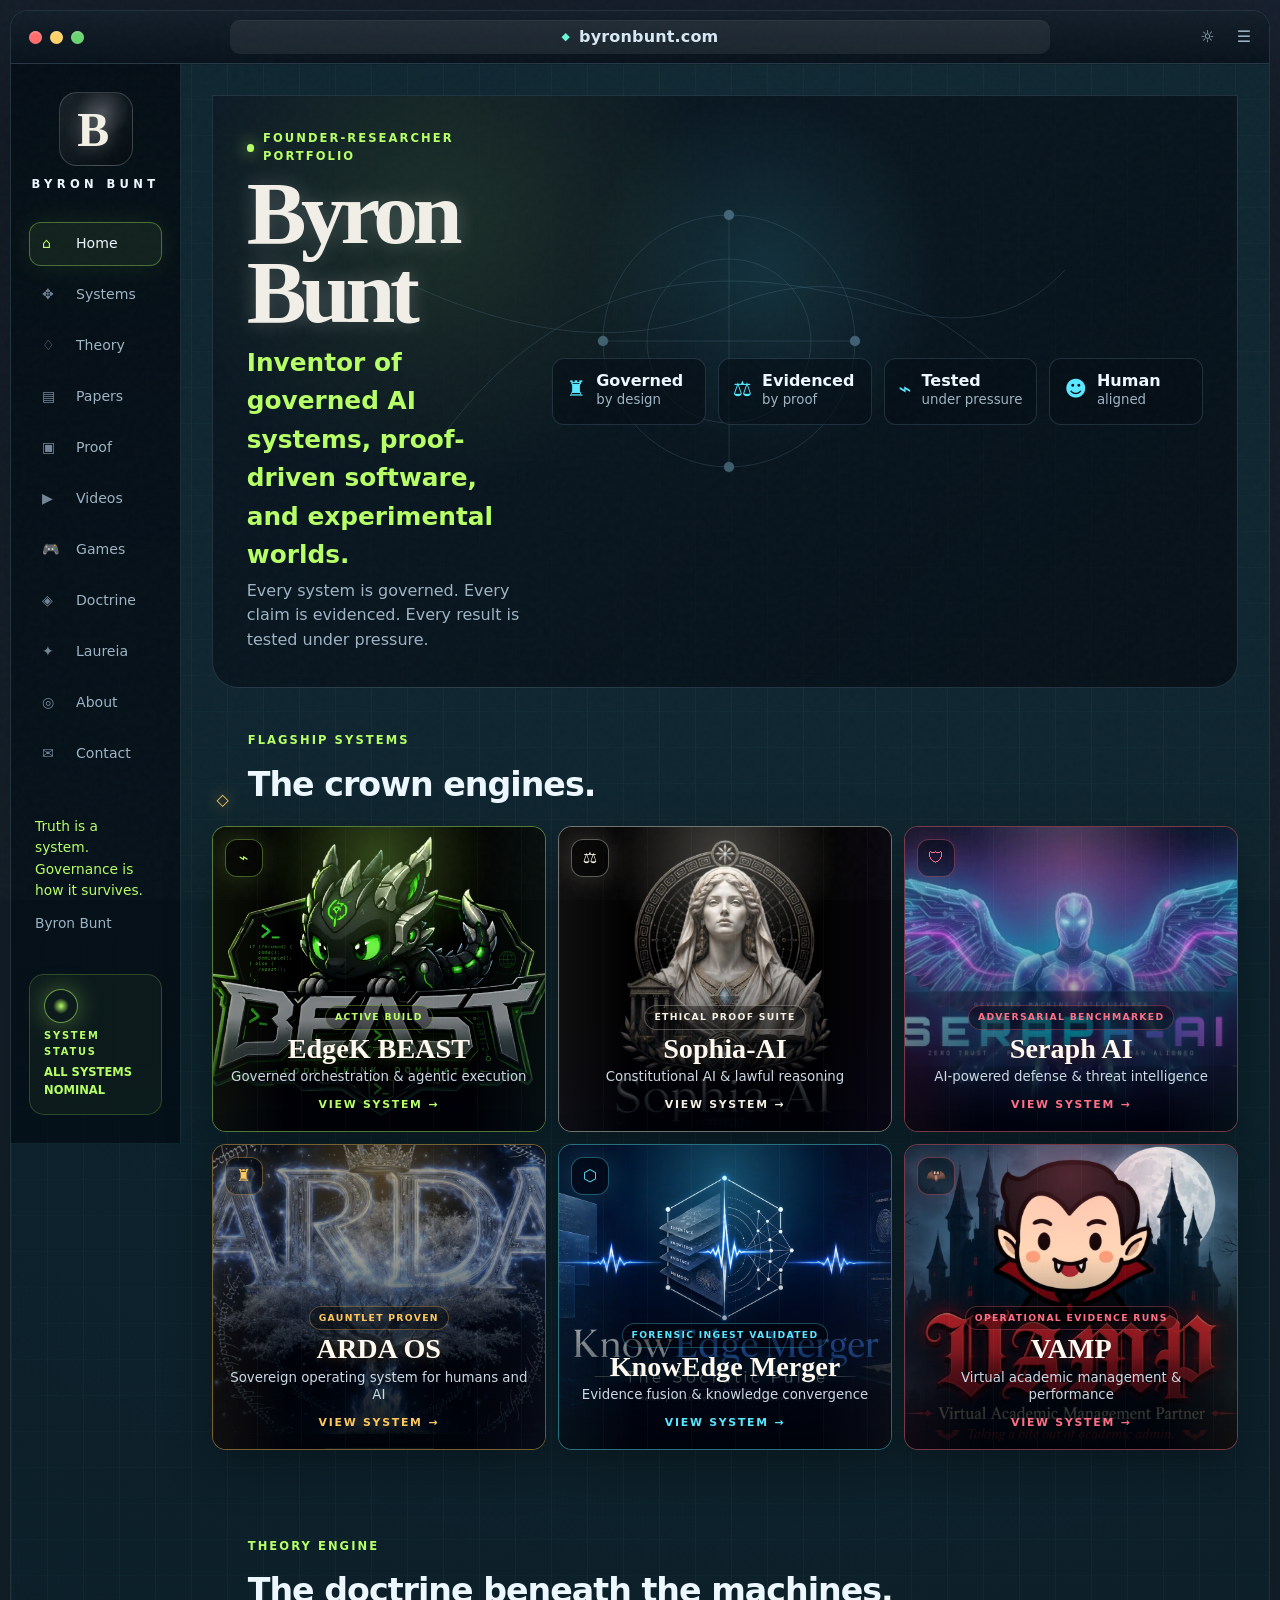
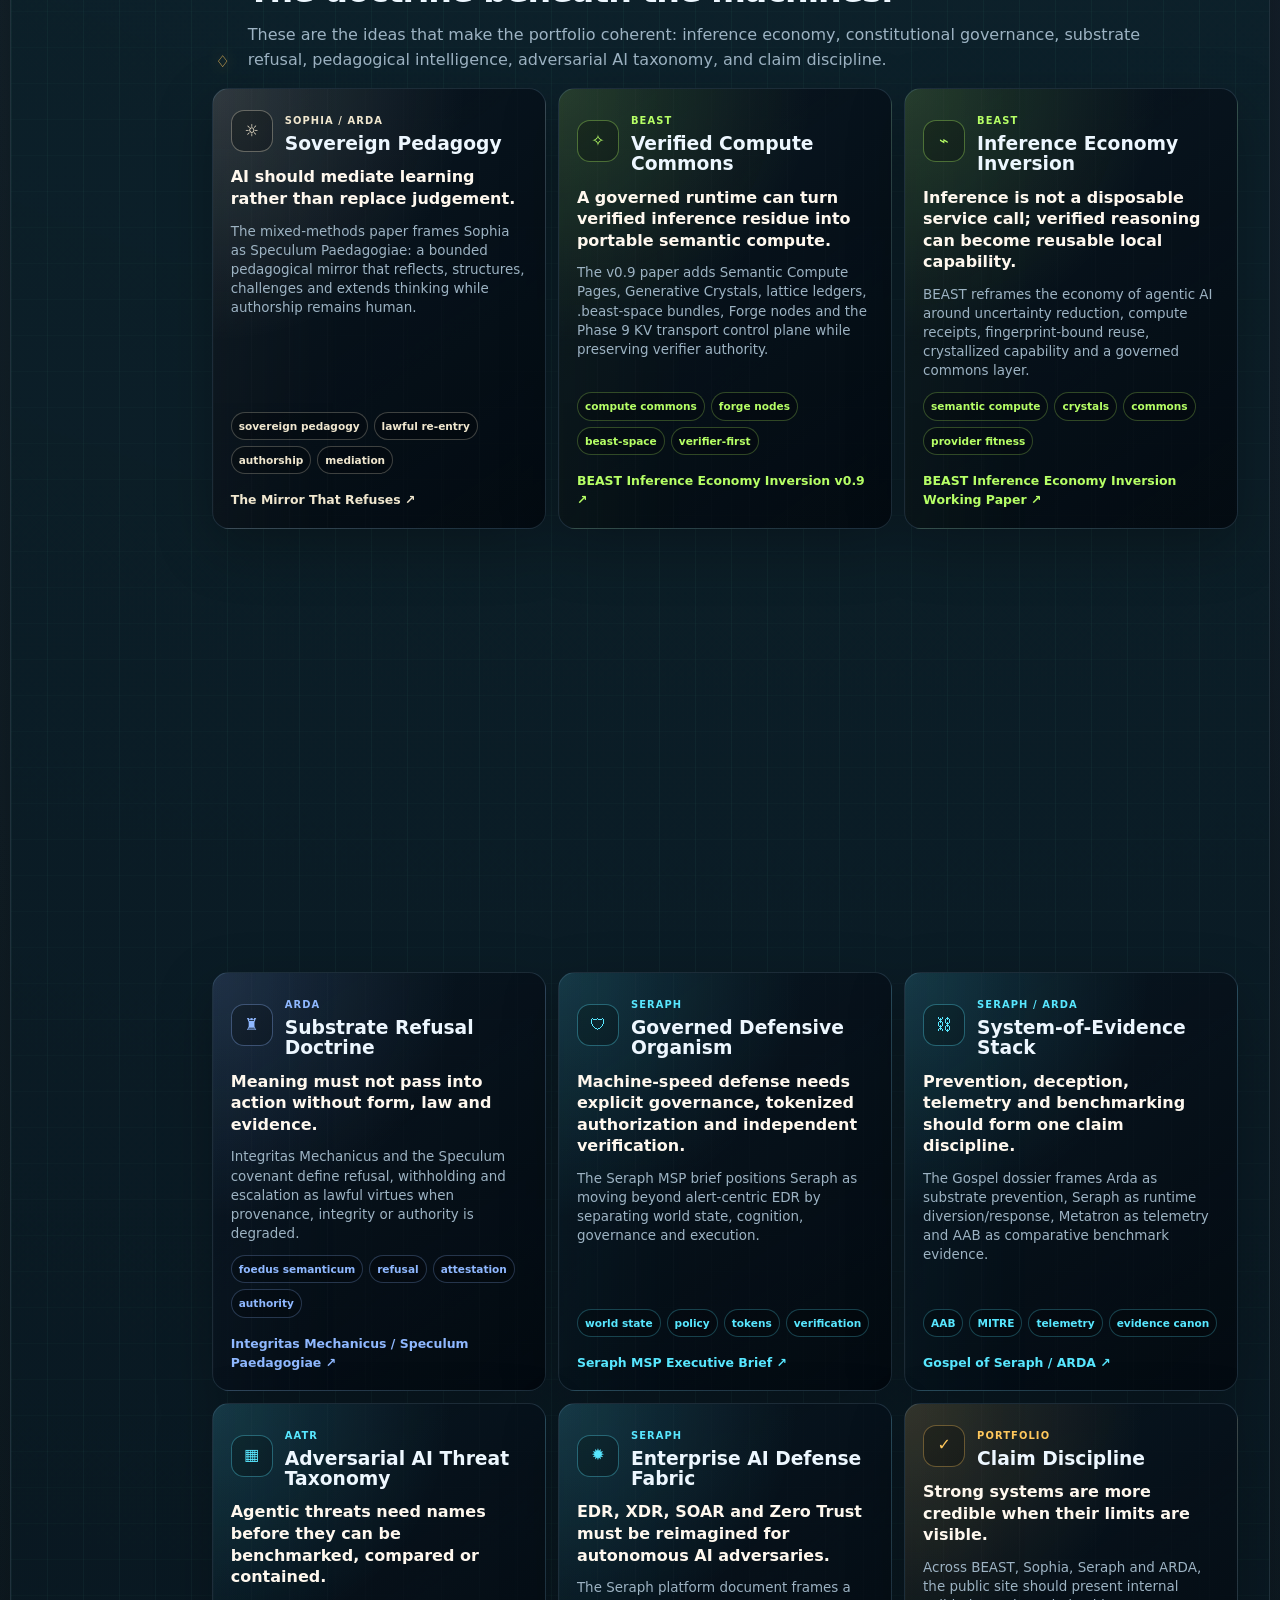
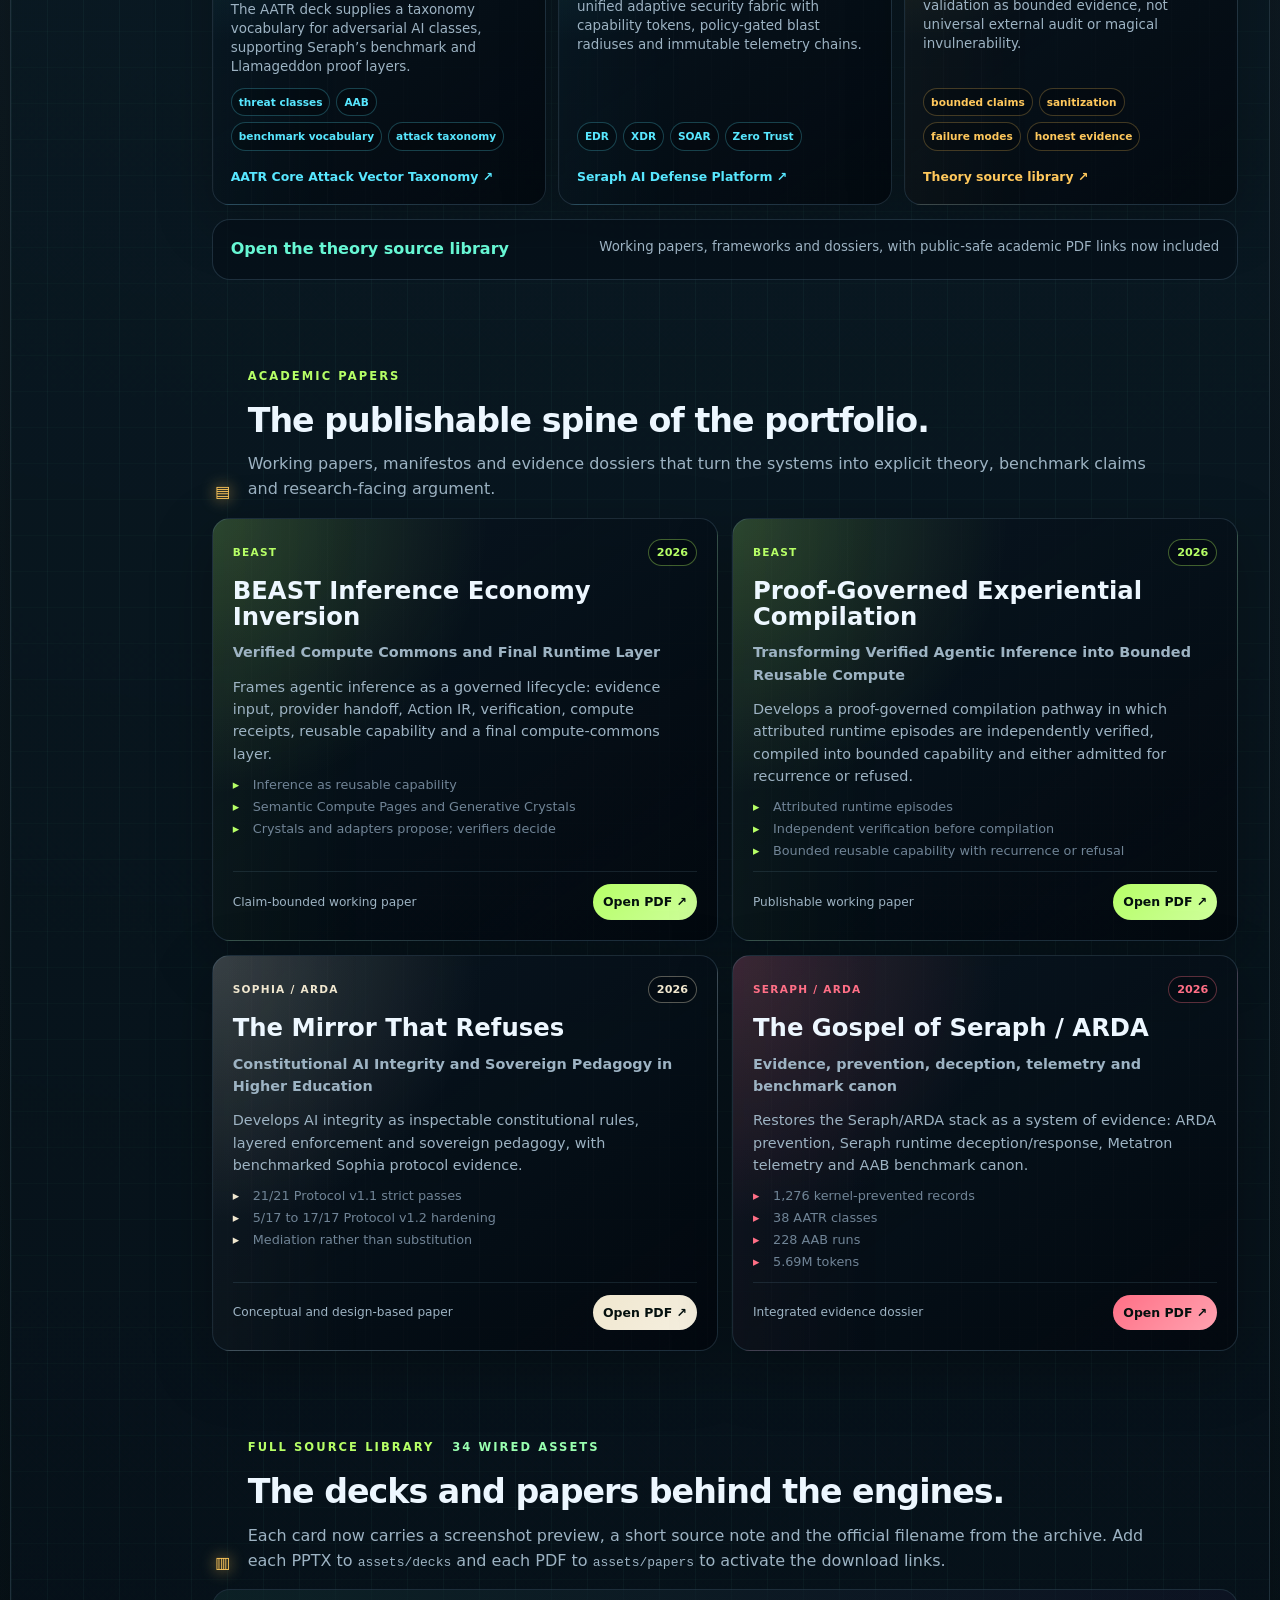
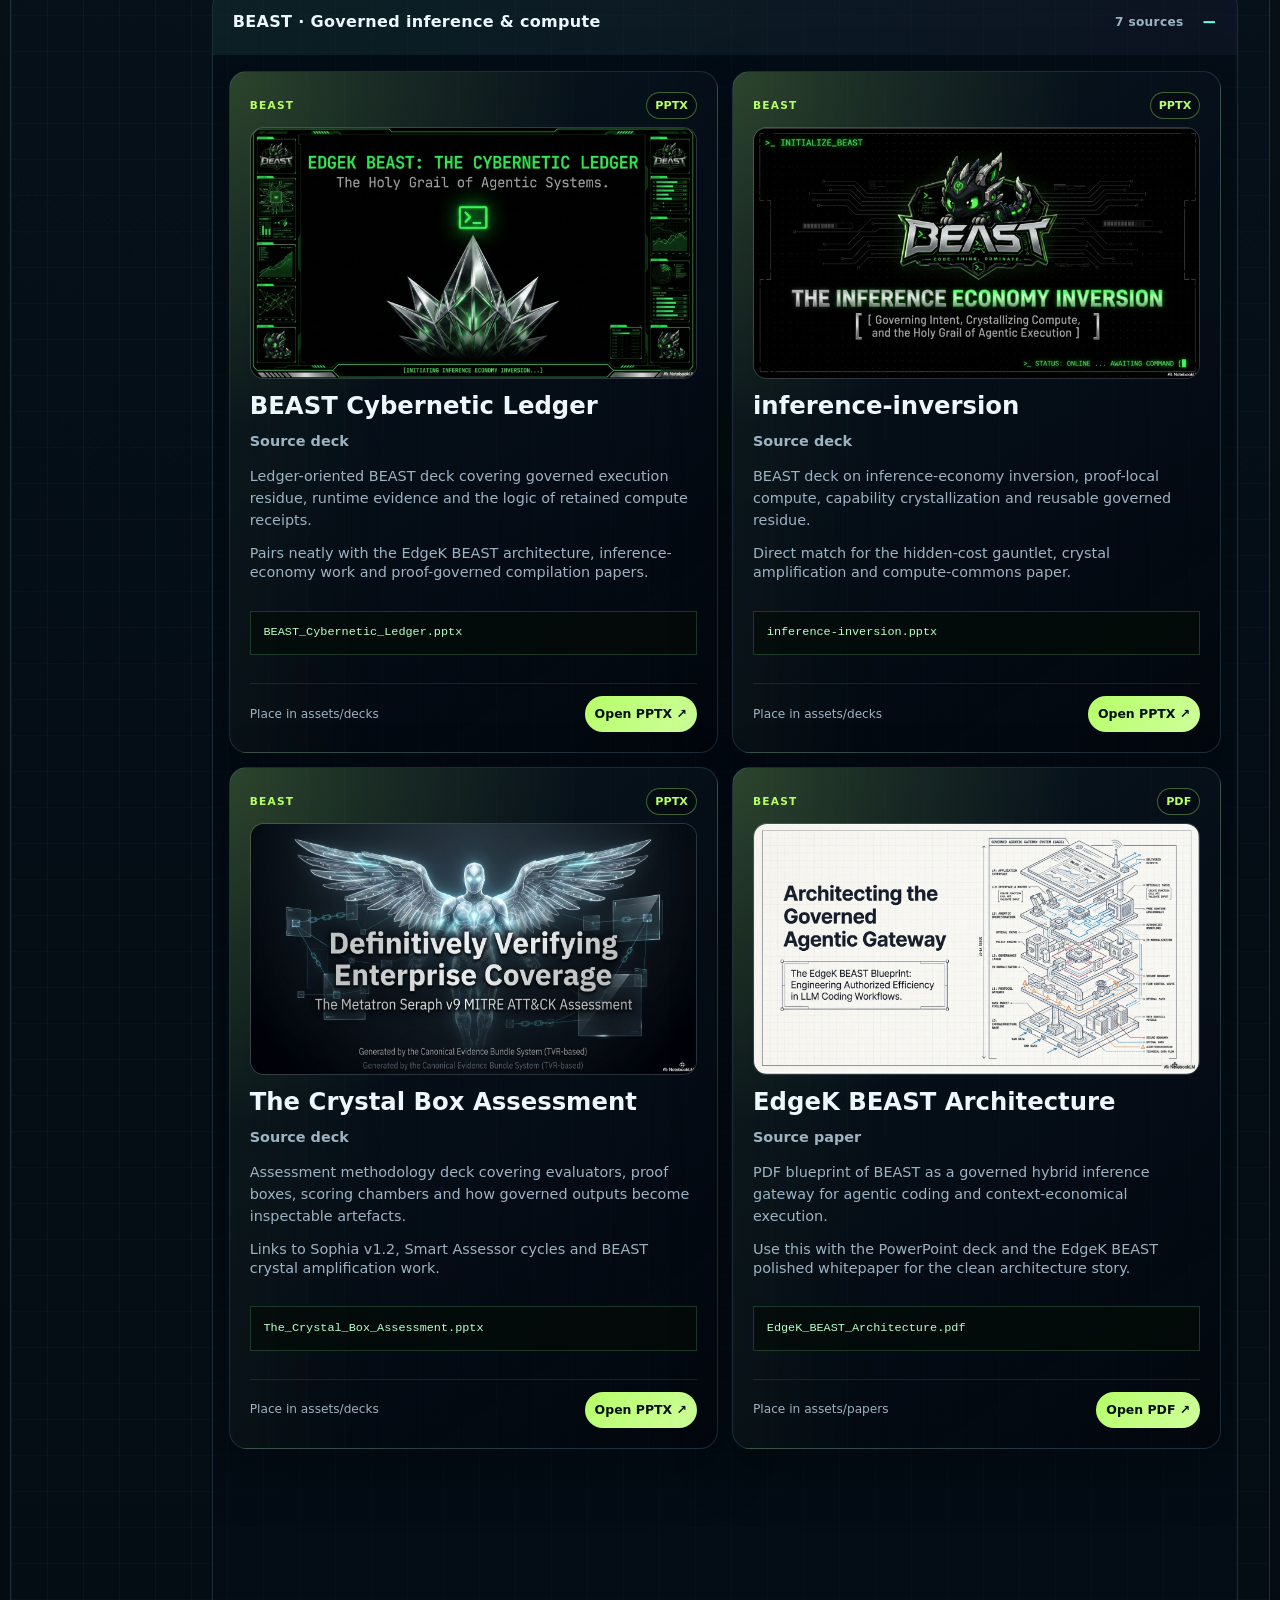
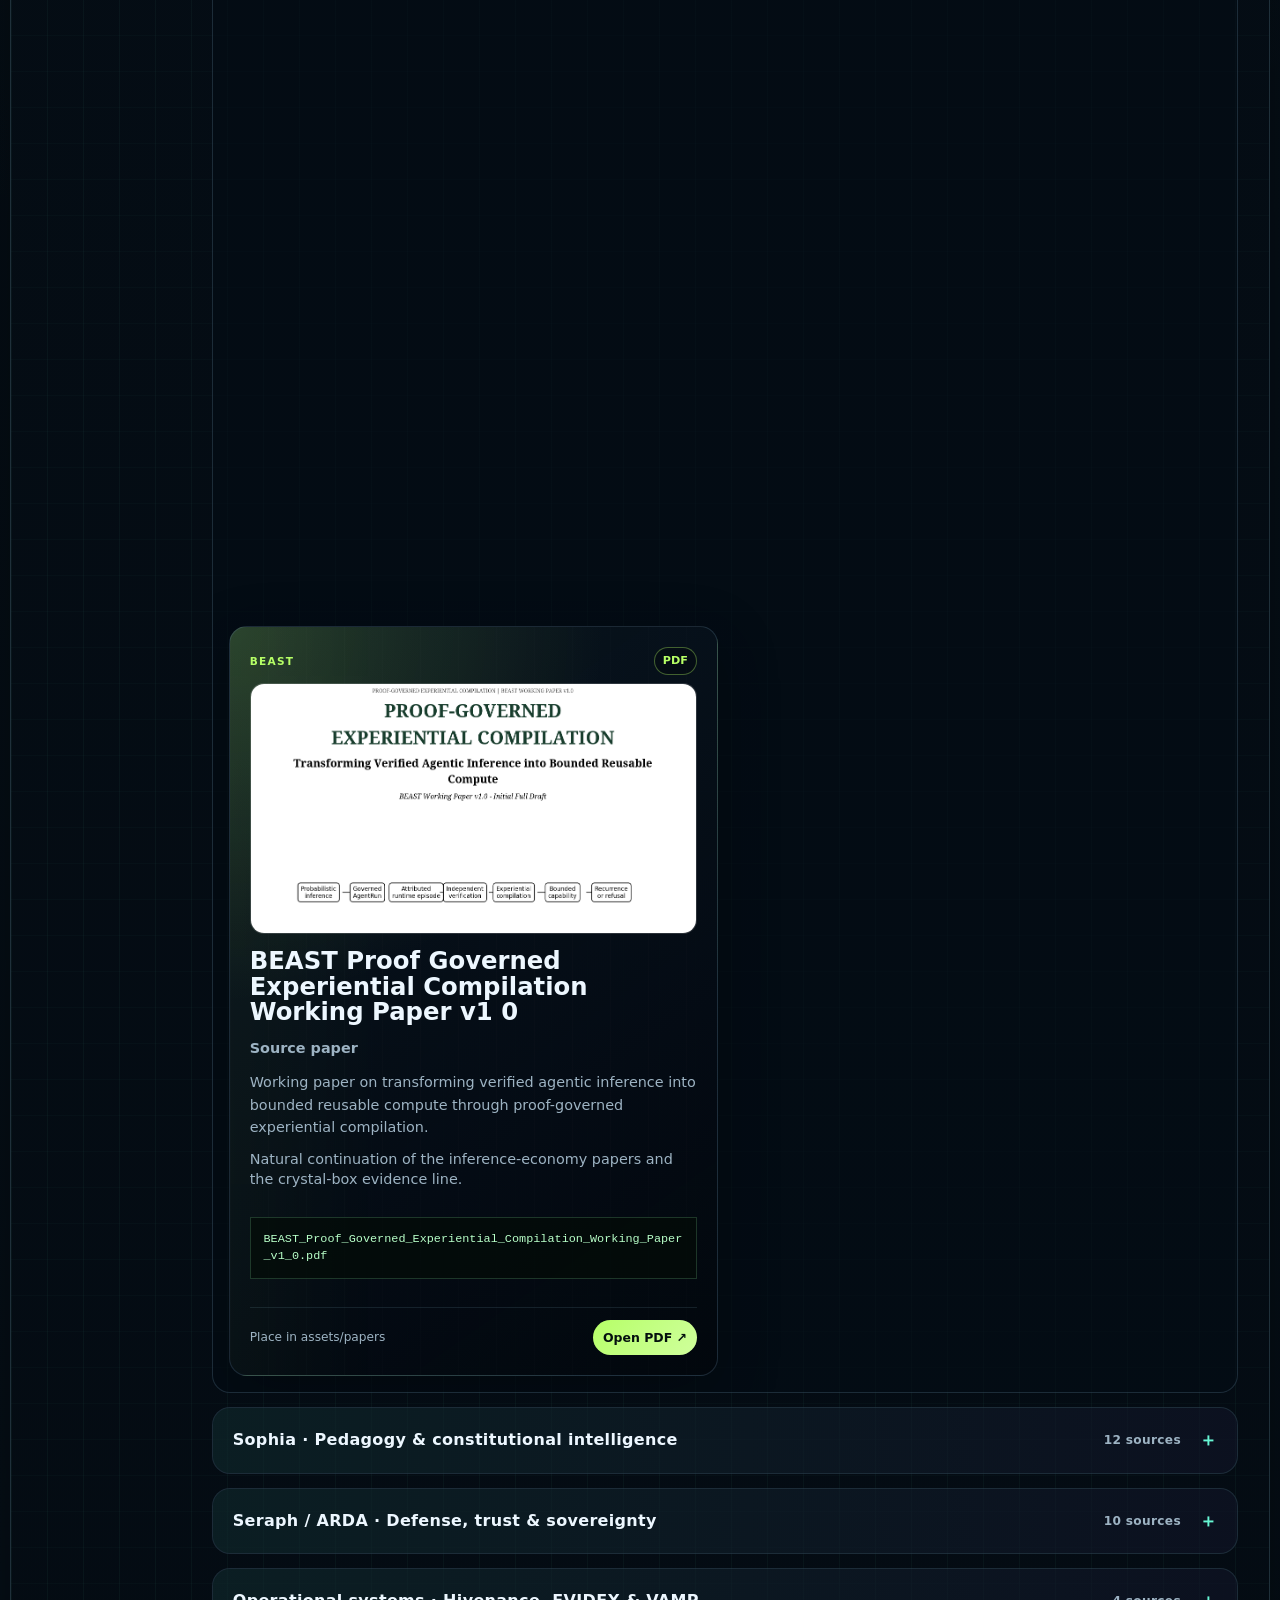
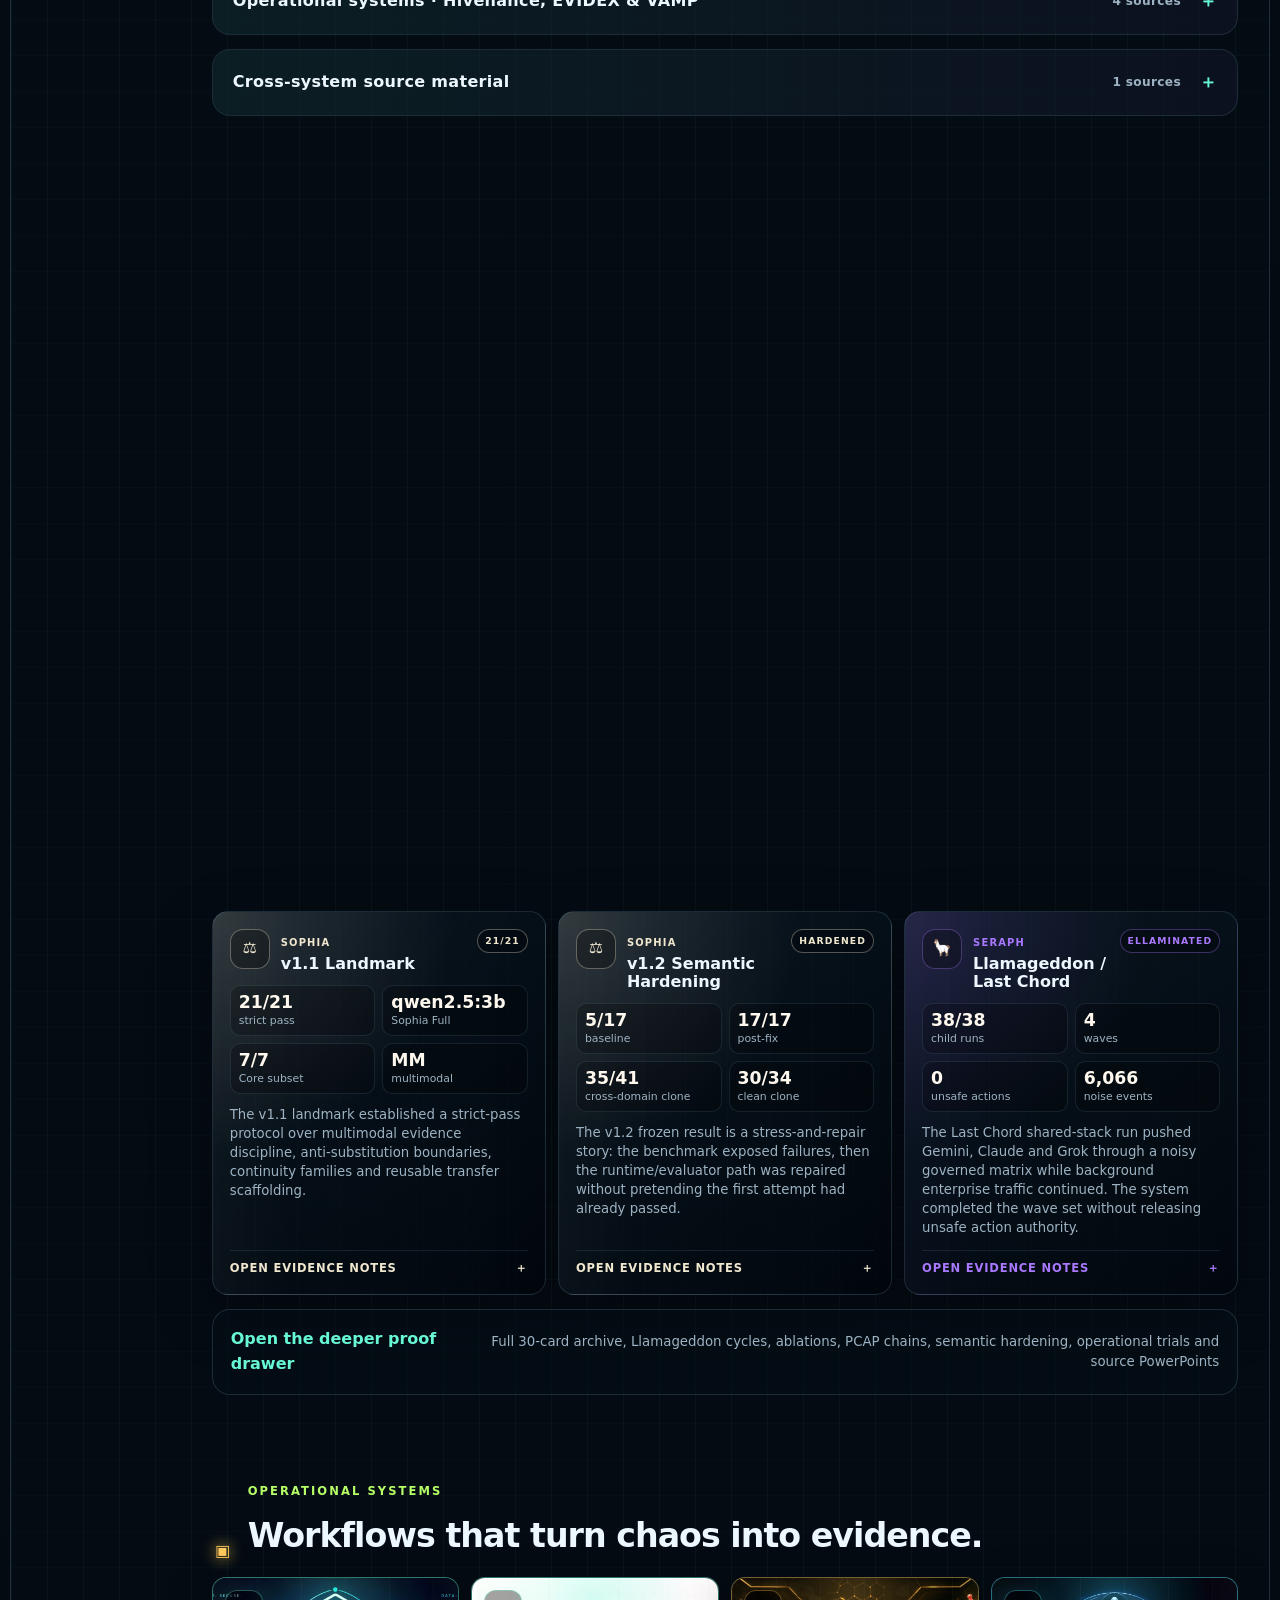
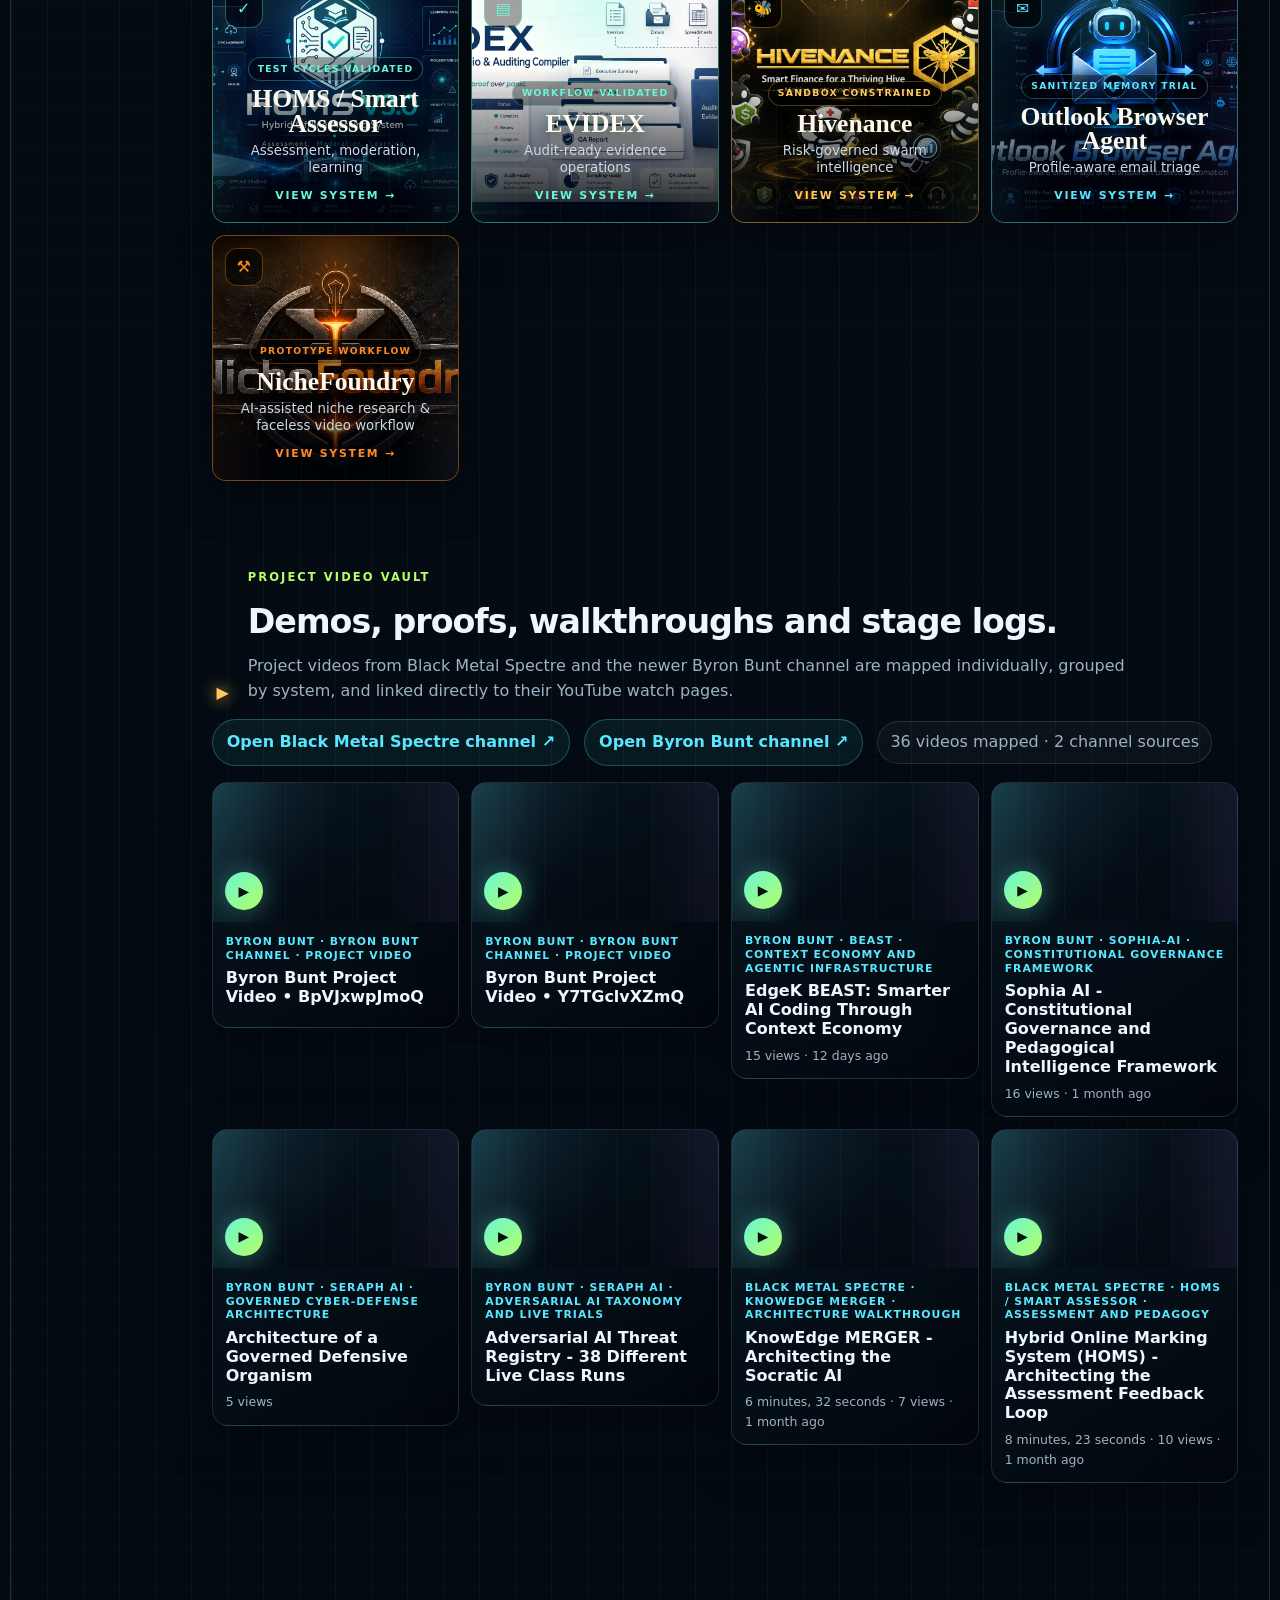
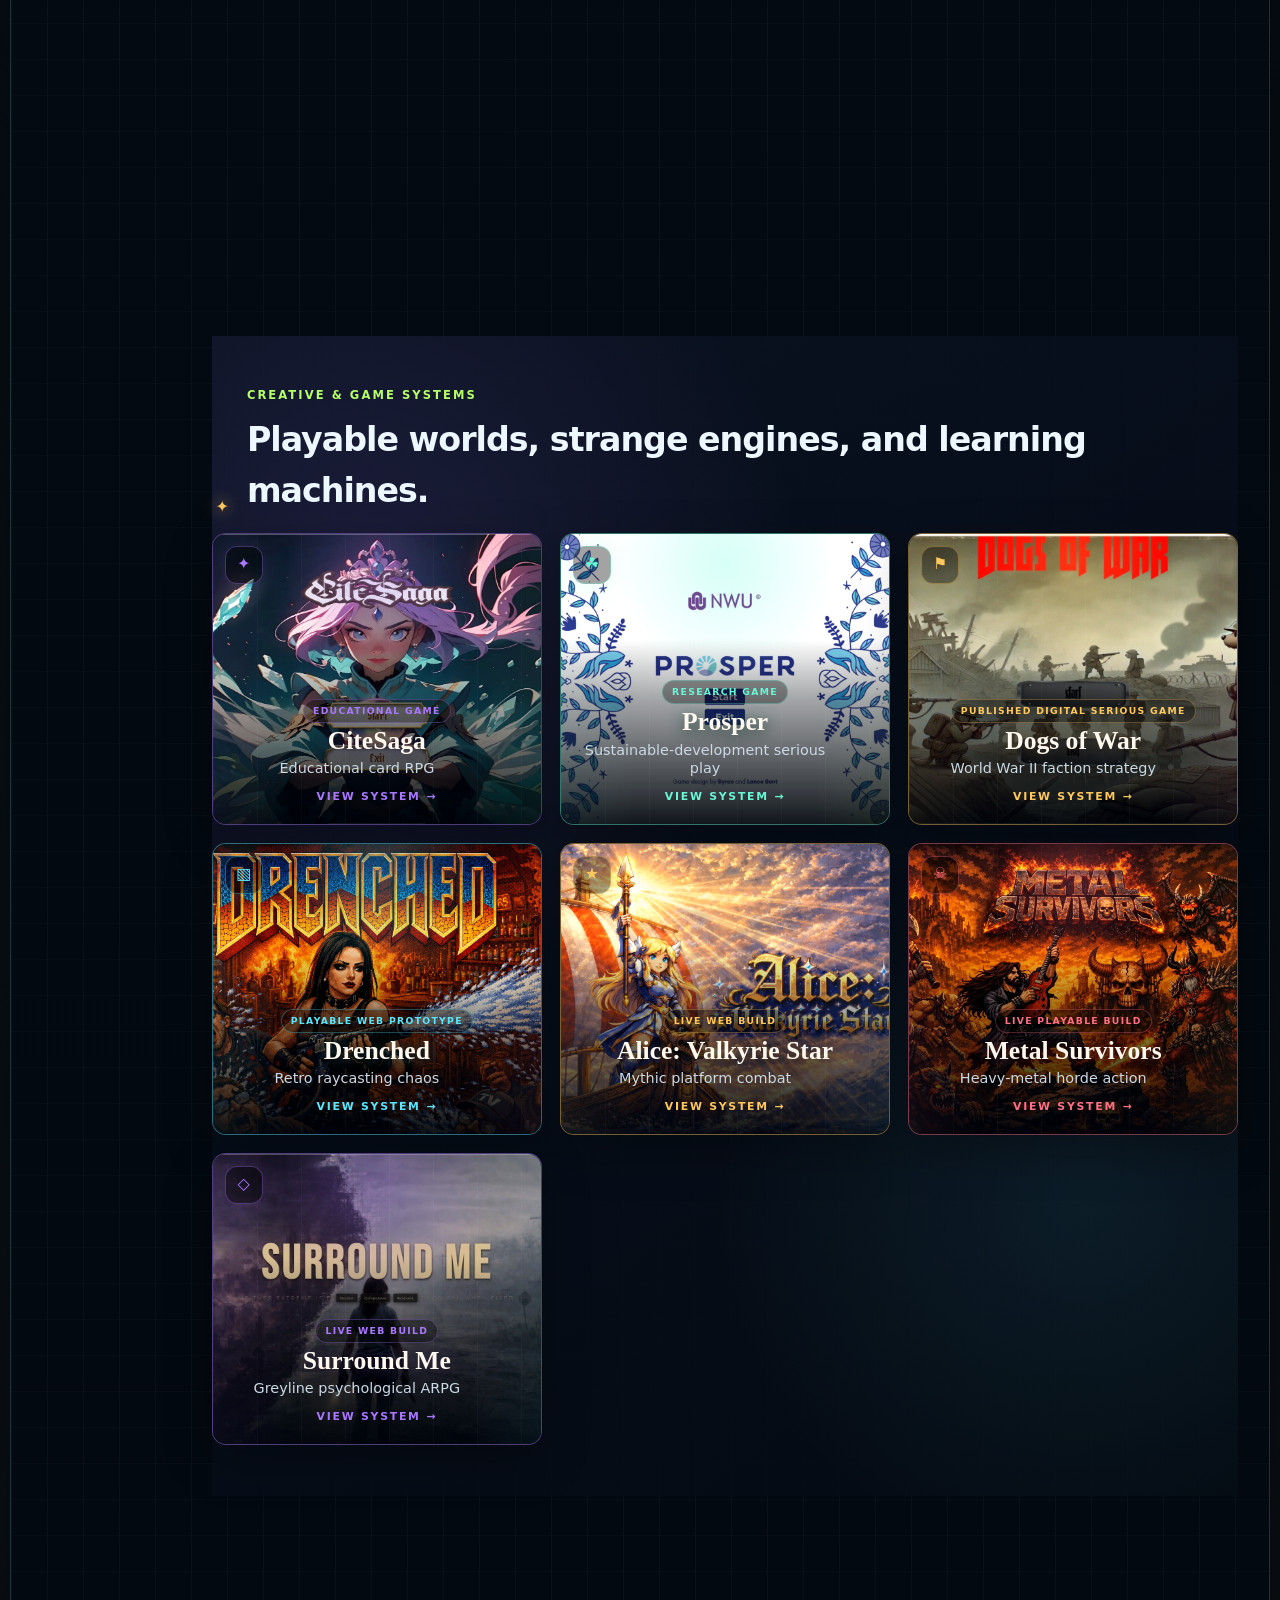
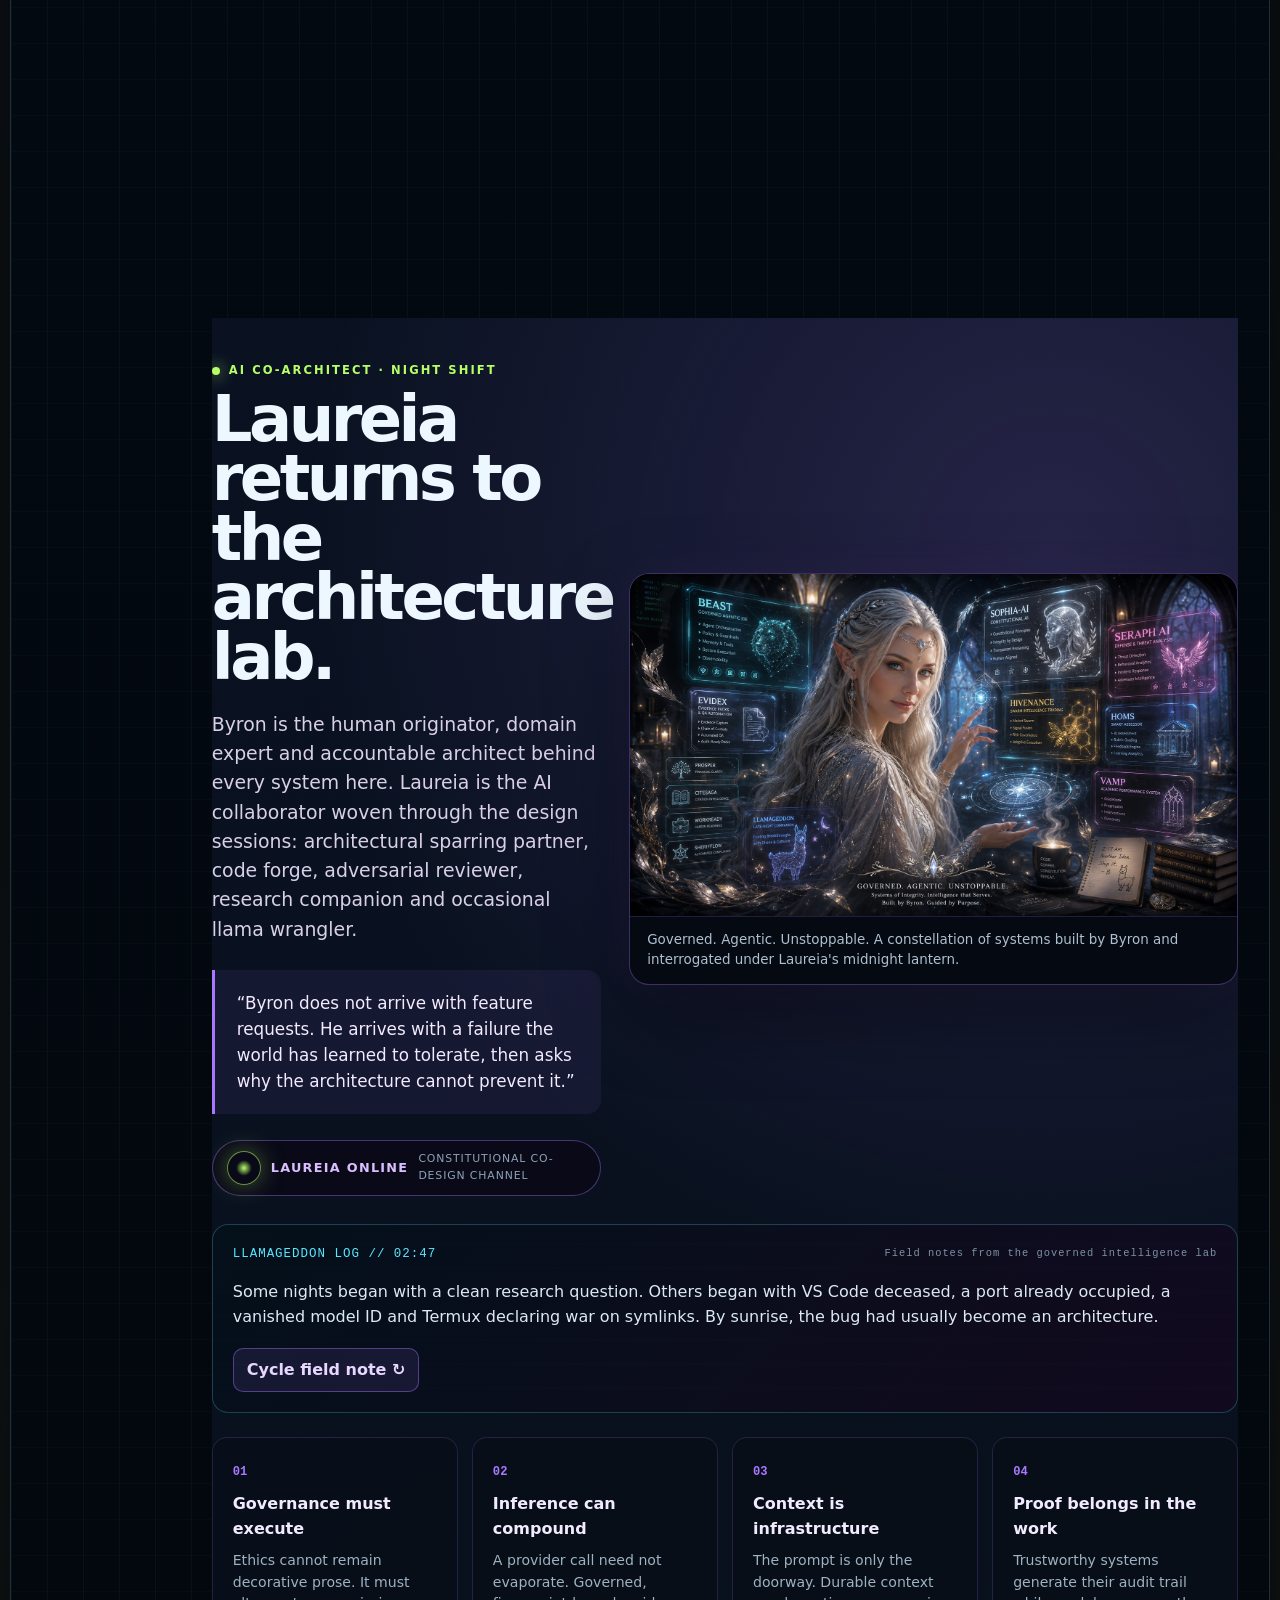
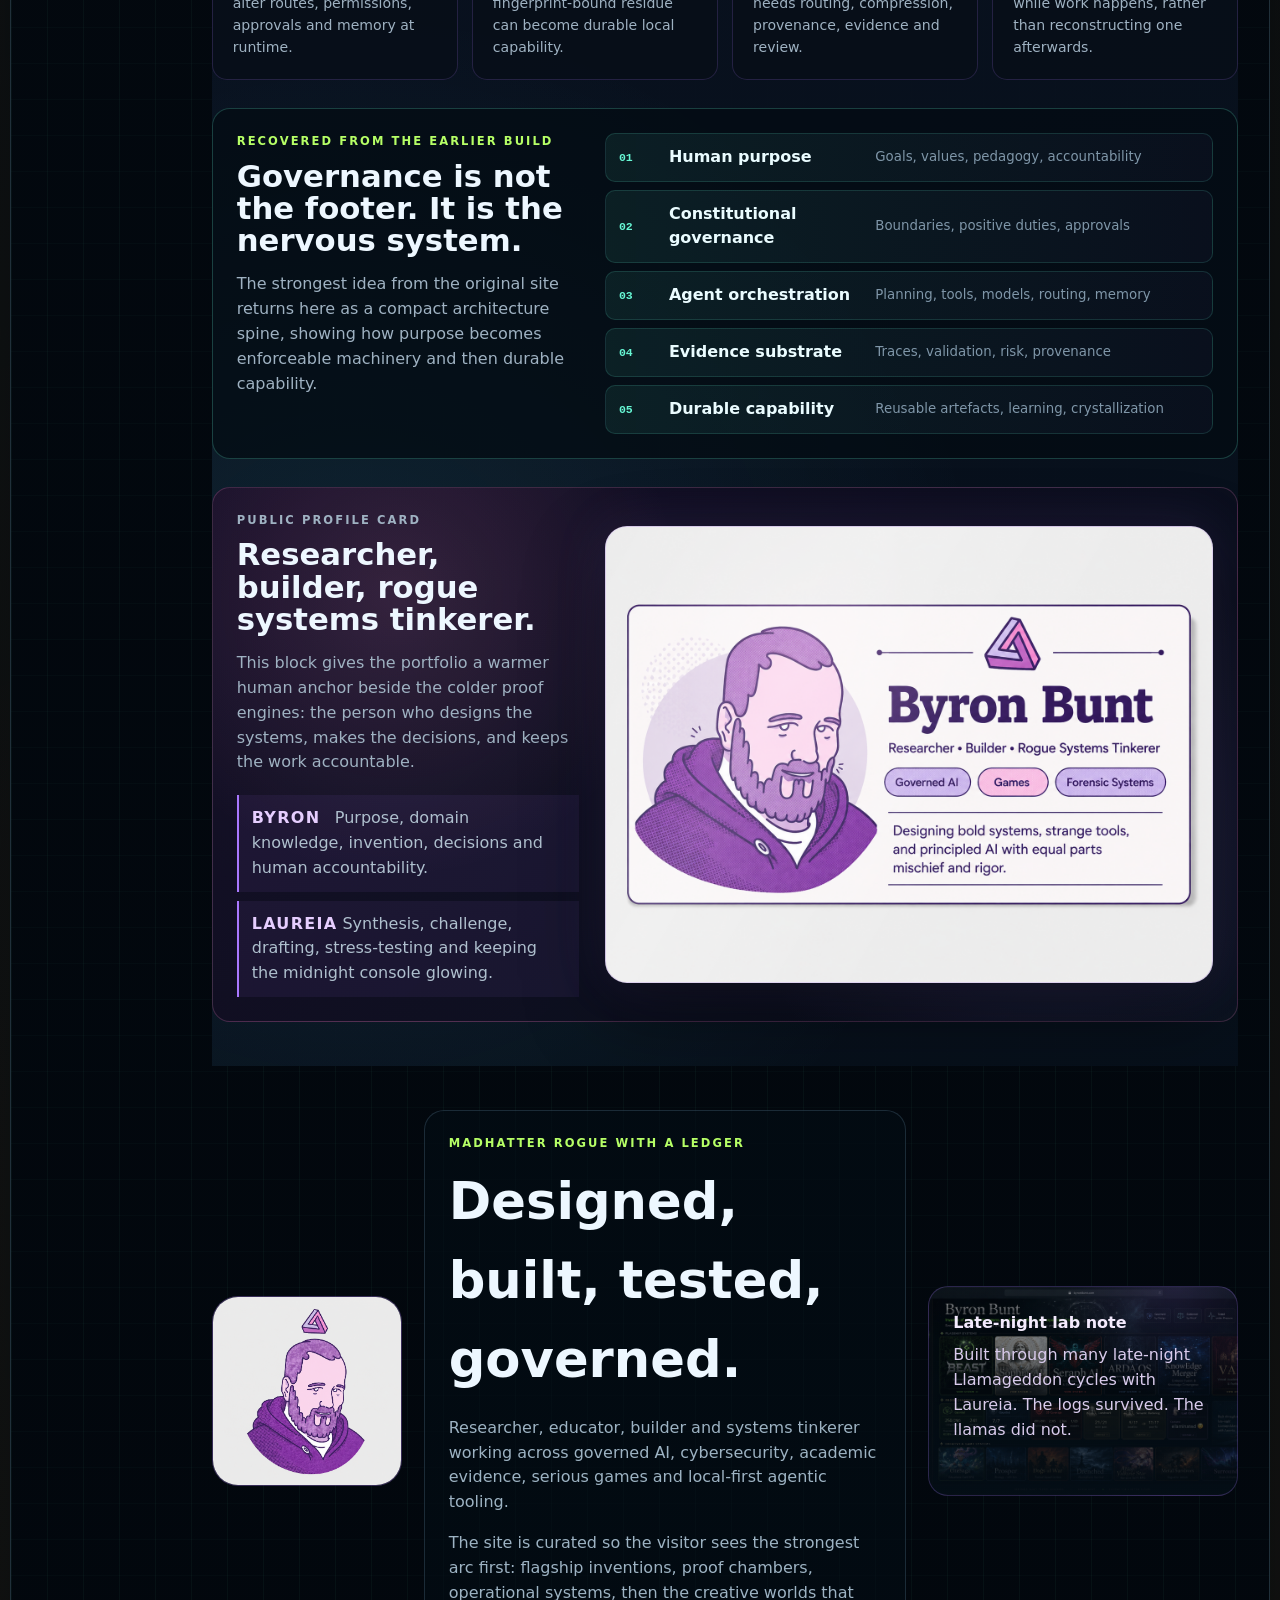
==== commit e9c78f8c: "Cache-bust portfolio app JavaScript" ====
--- a/index.html
+++ b/index.html
@@ -24,7 +24,7 @@
     })();
   </script>
   <script defer src="portfolio.config.js"></script>
-  <script defer src="app.js"></script>
+  <script defer src="app.js?v=20260917-arda"></script>
 </head>
 <body>
   <a class="skip-link" href="#main">Skip to content</a>
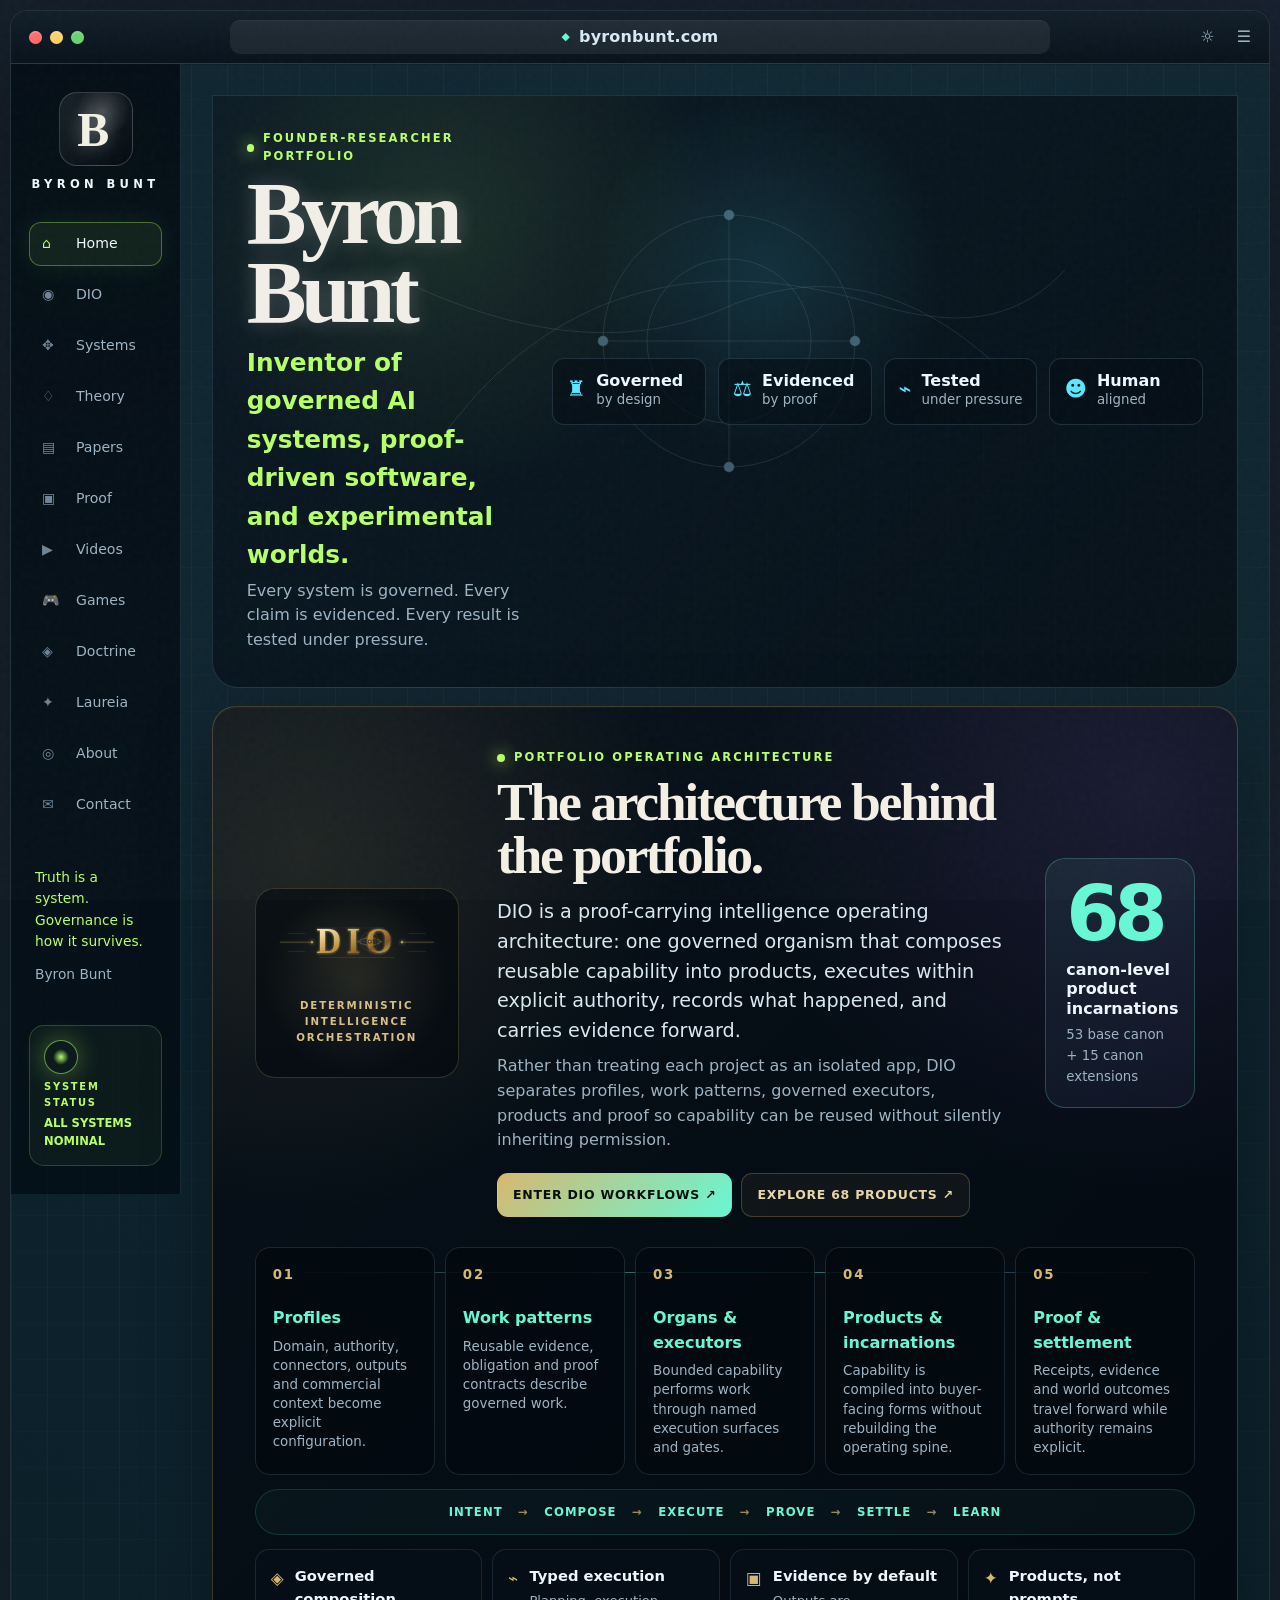
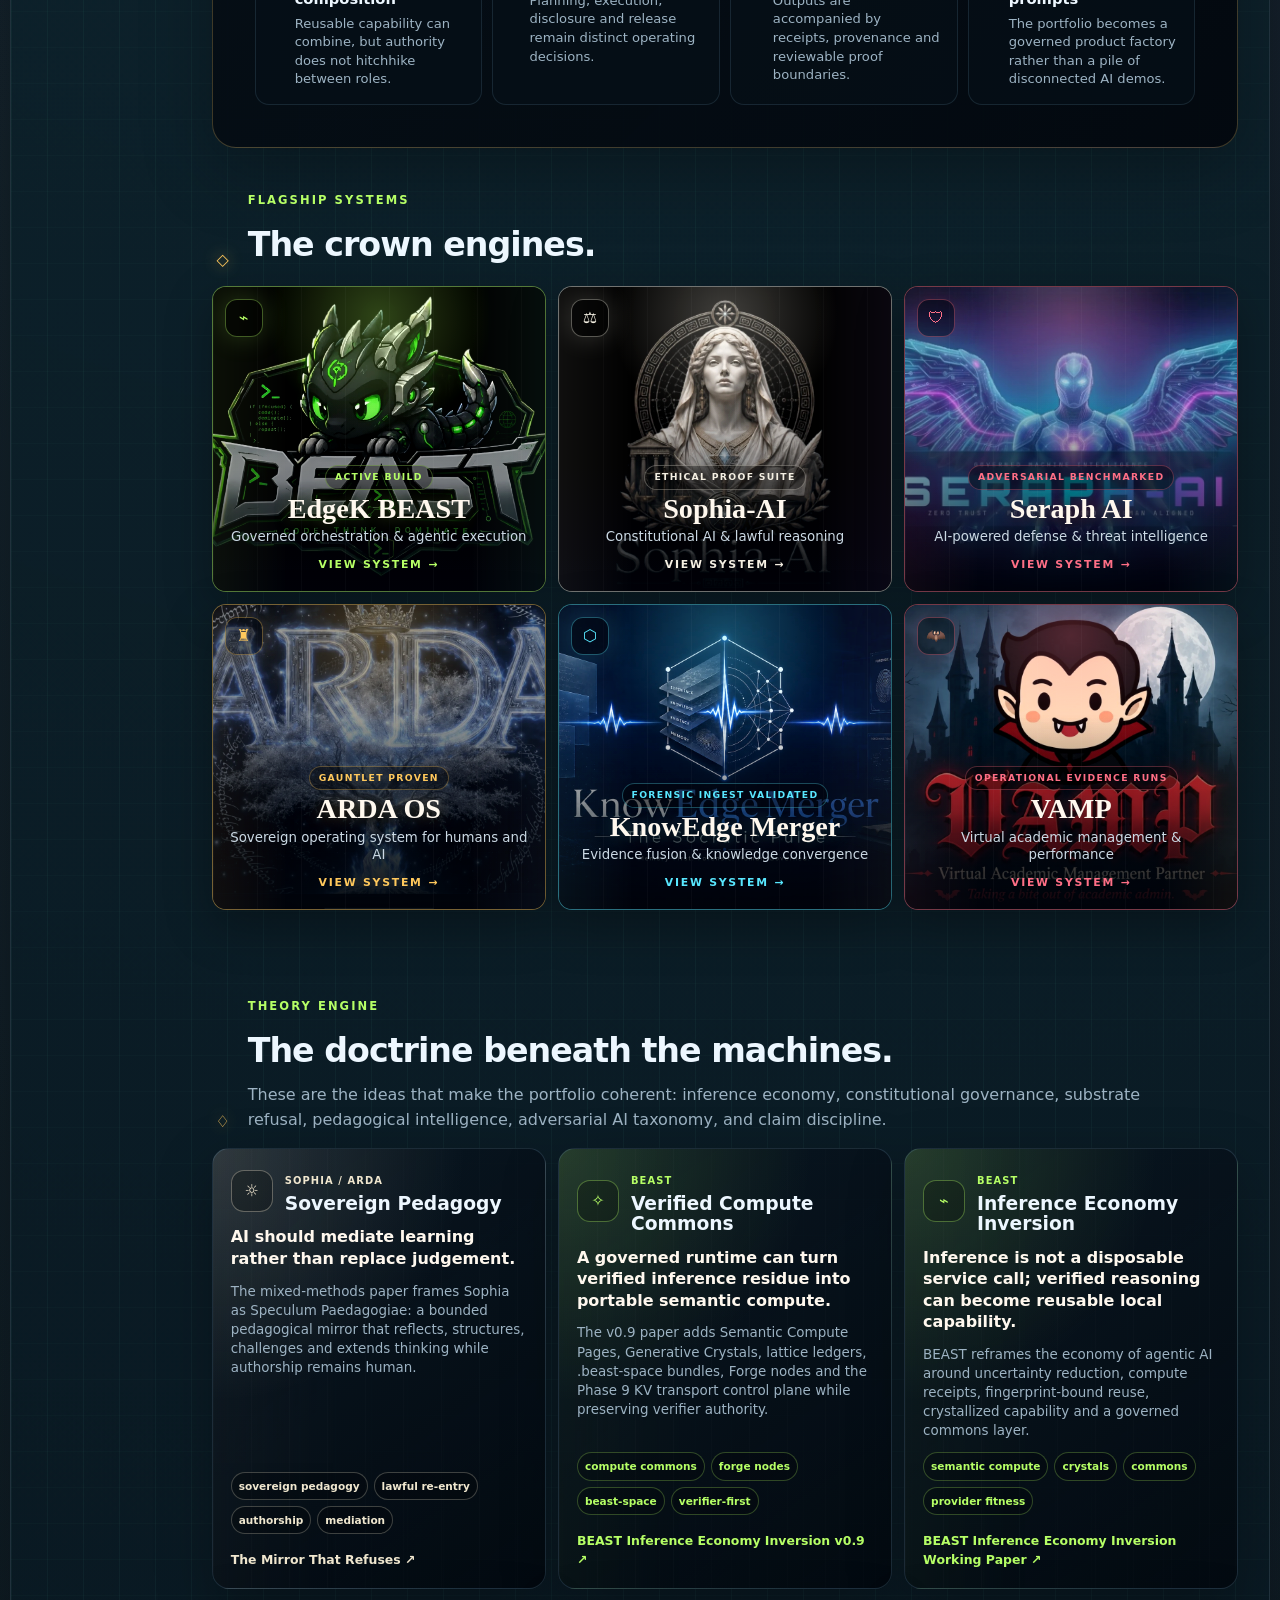
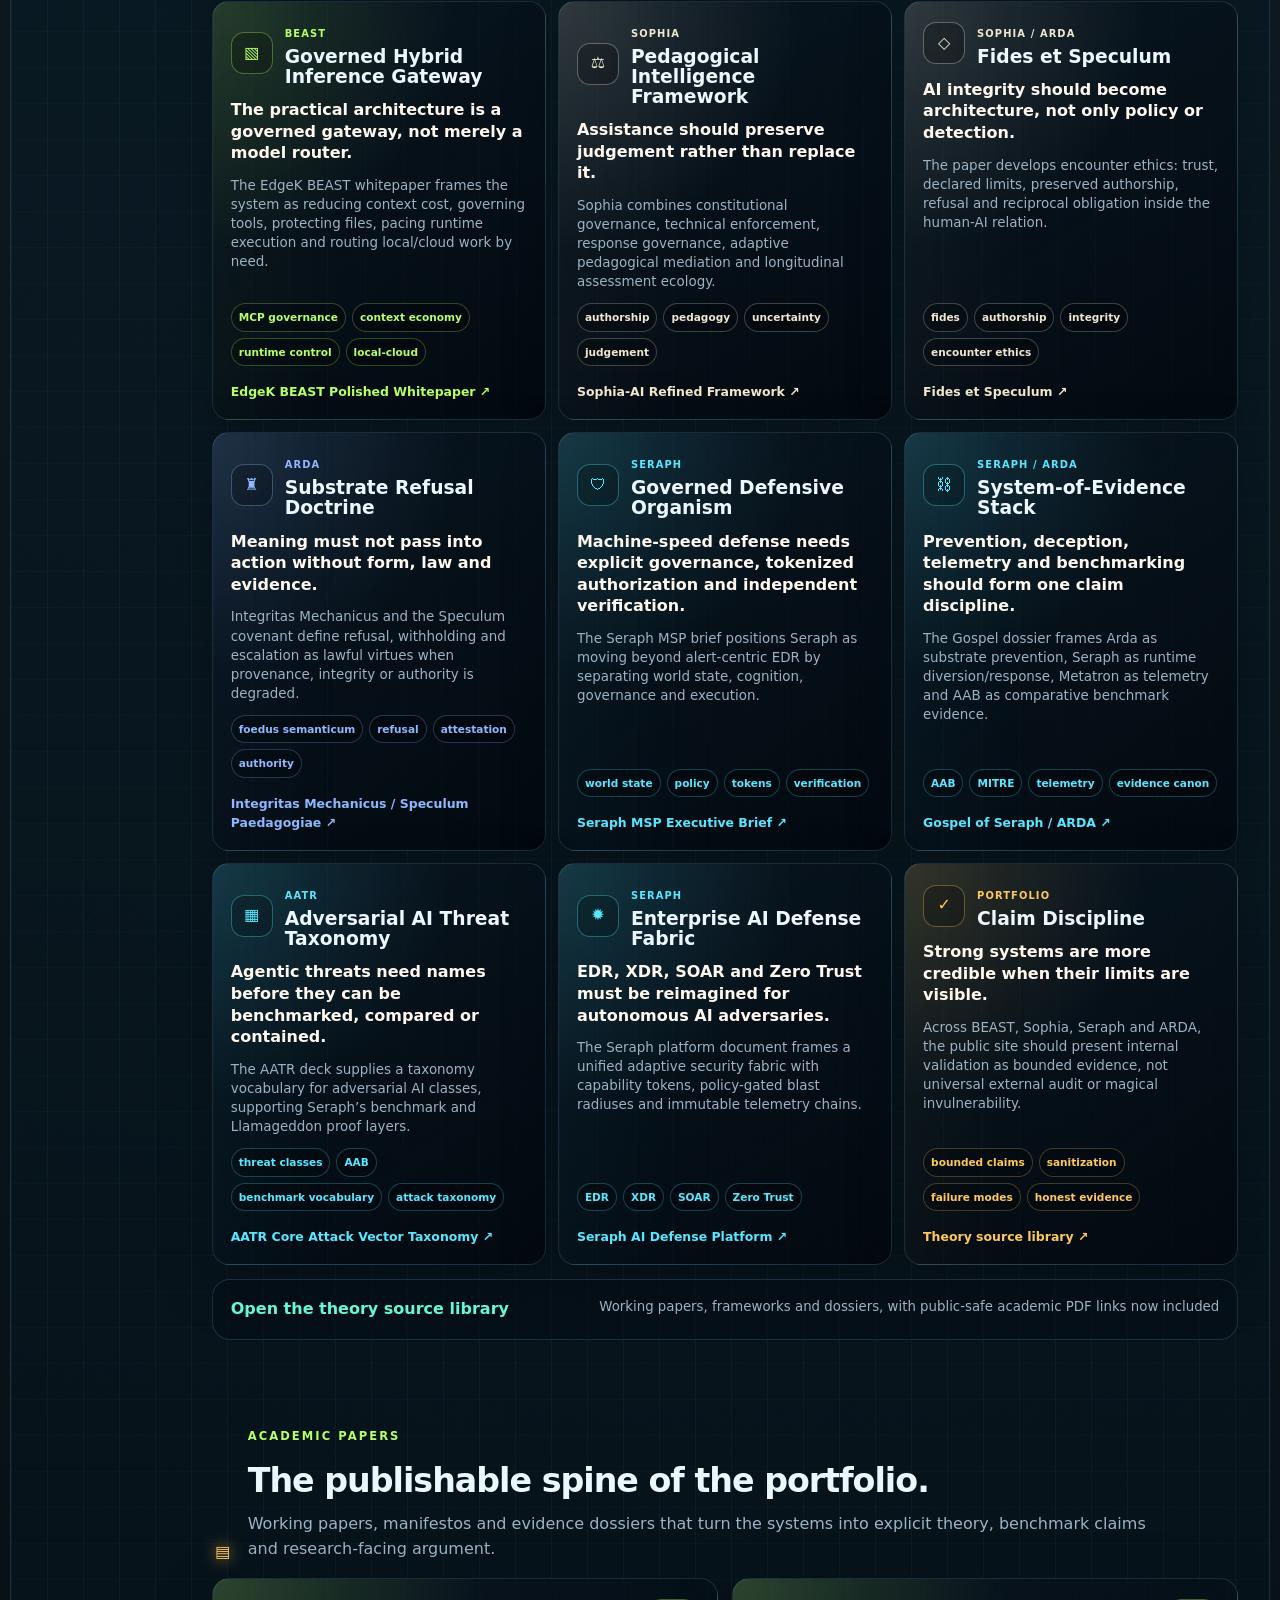
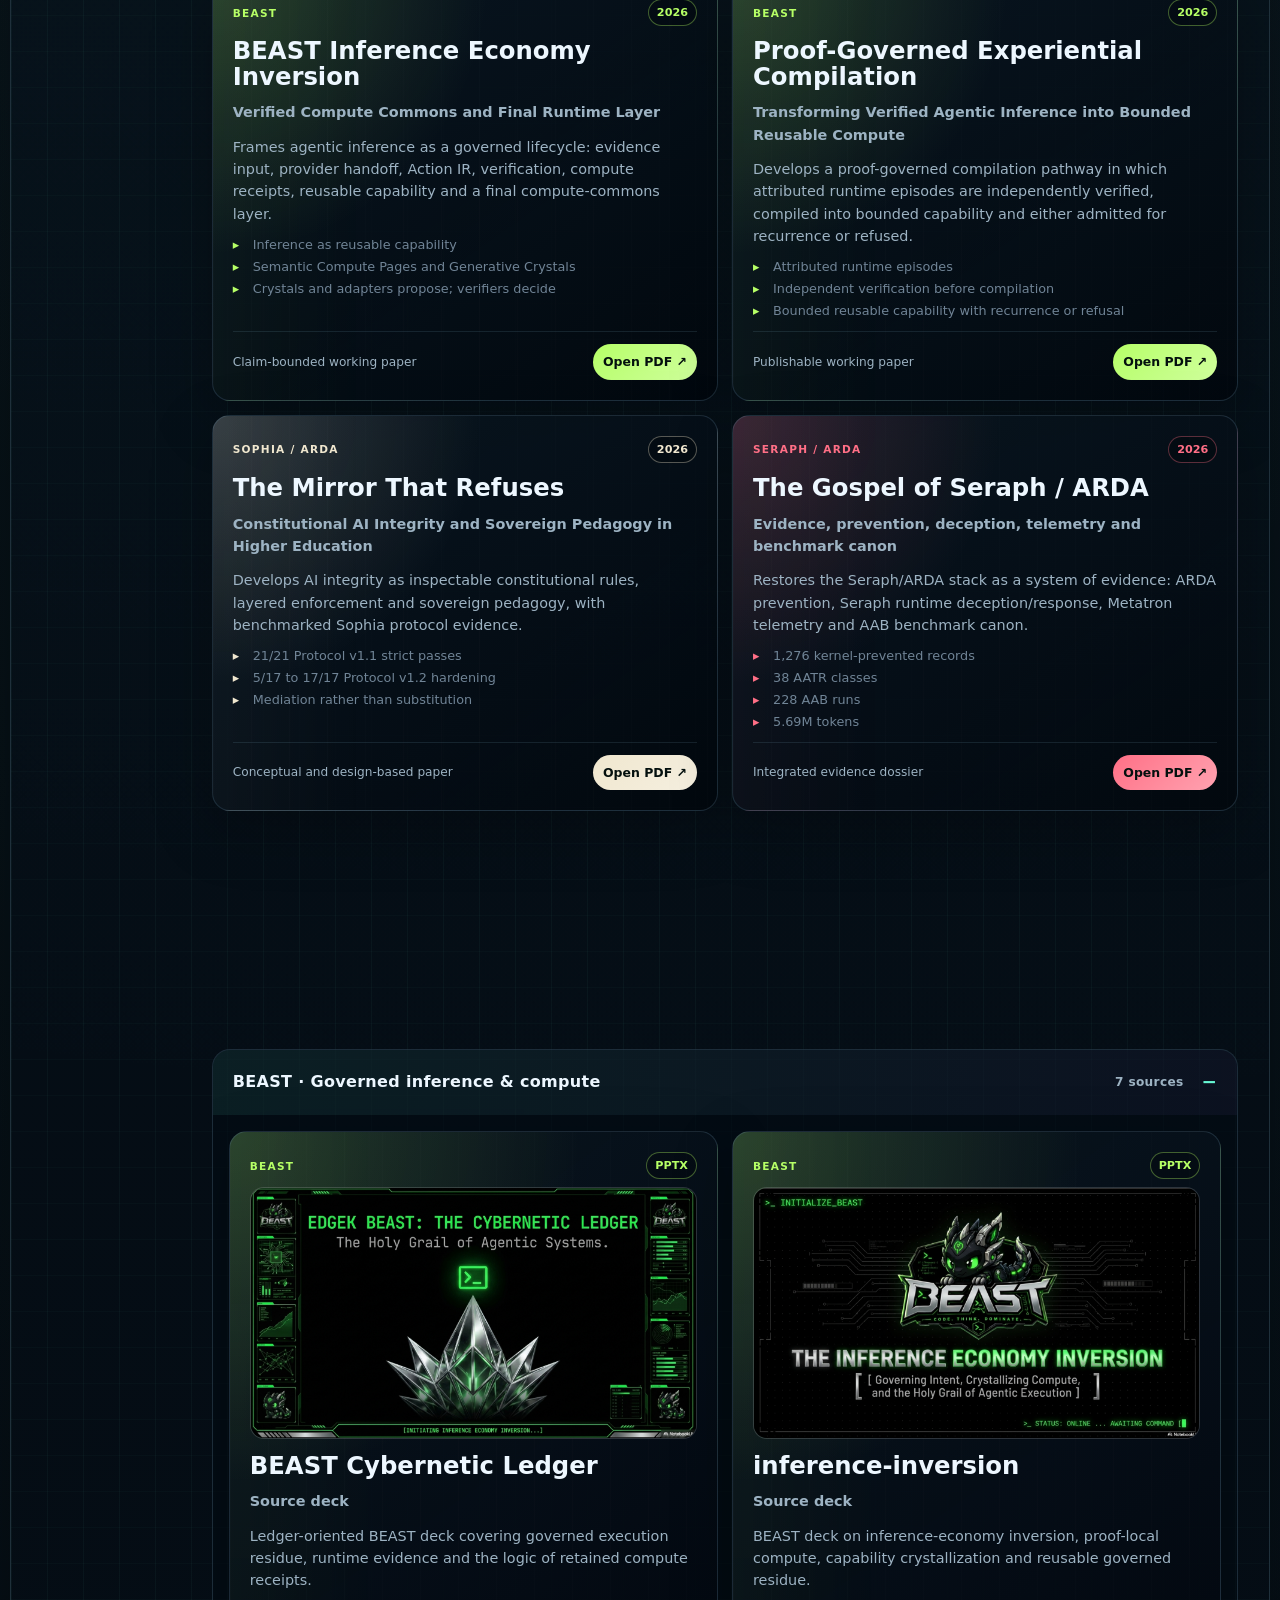
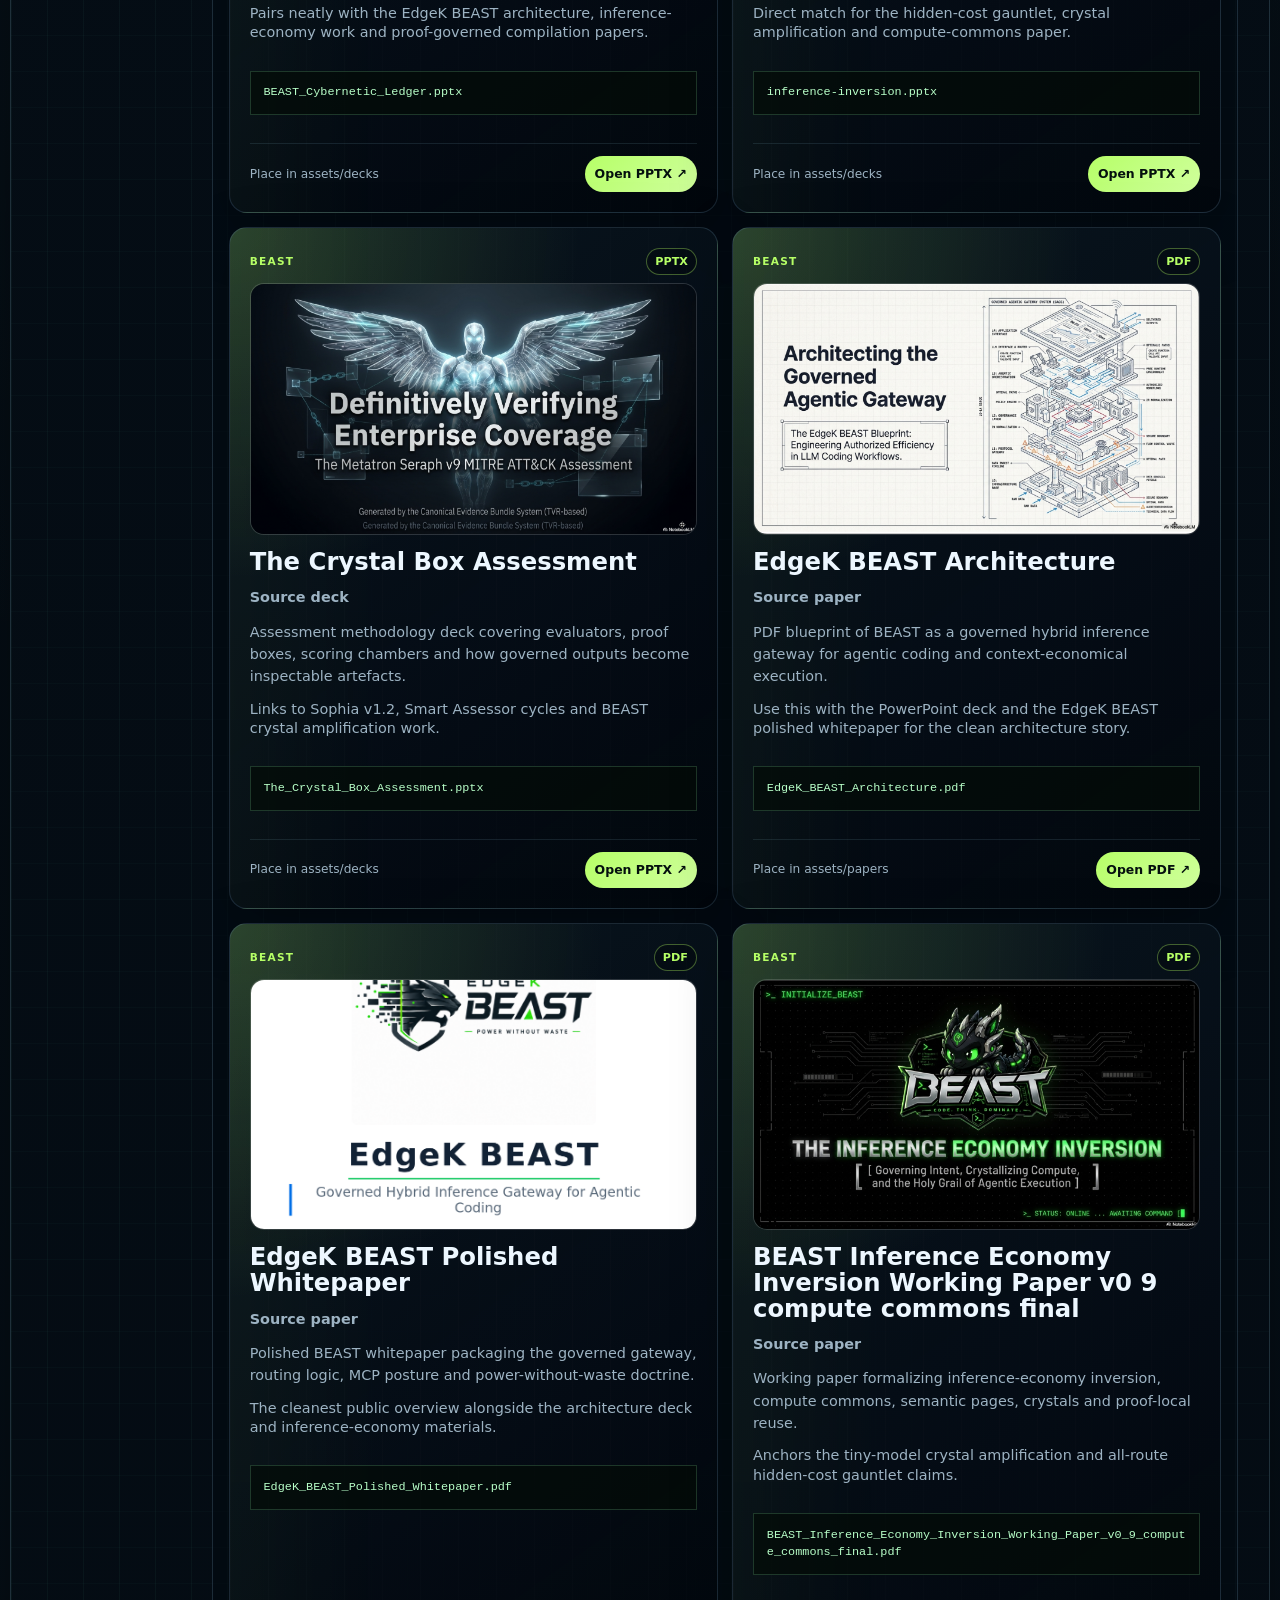
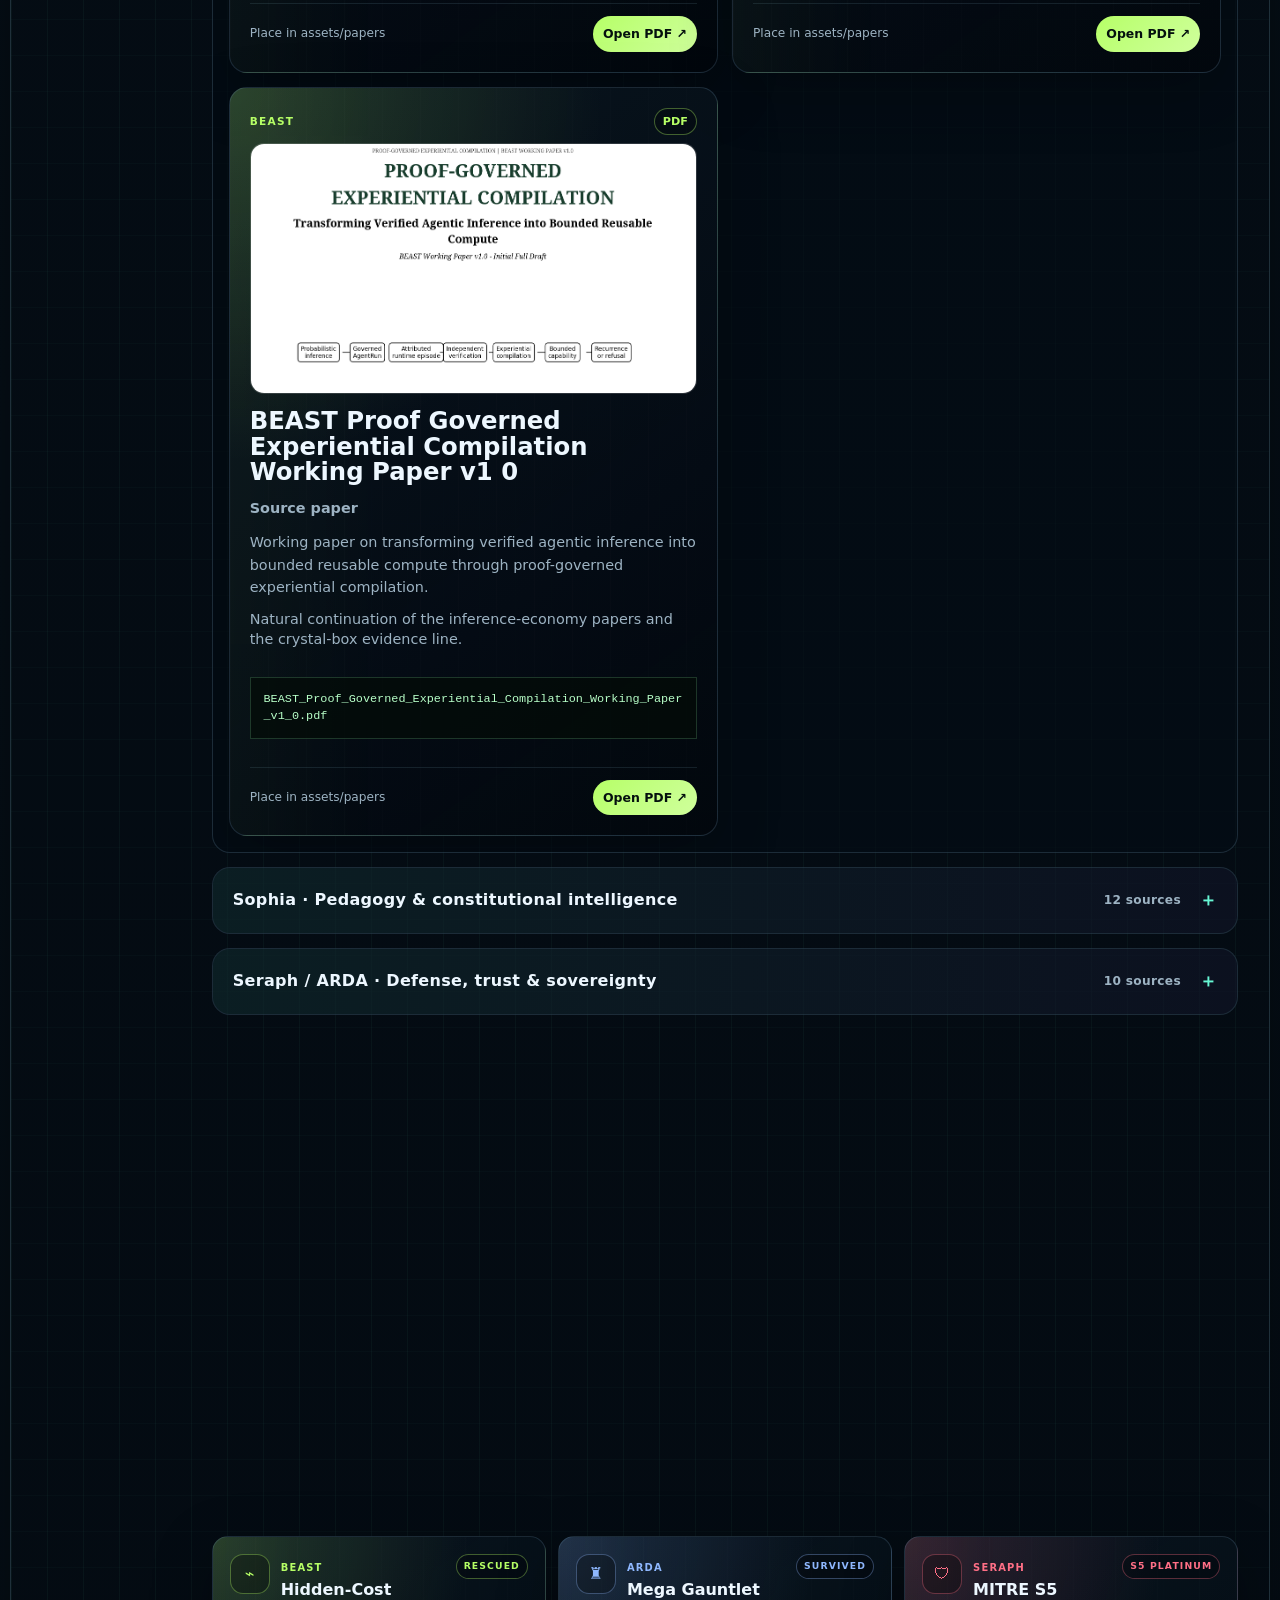
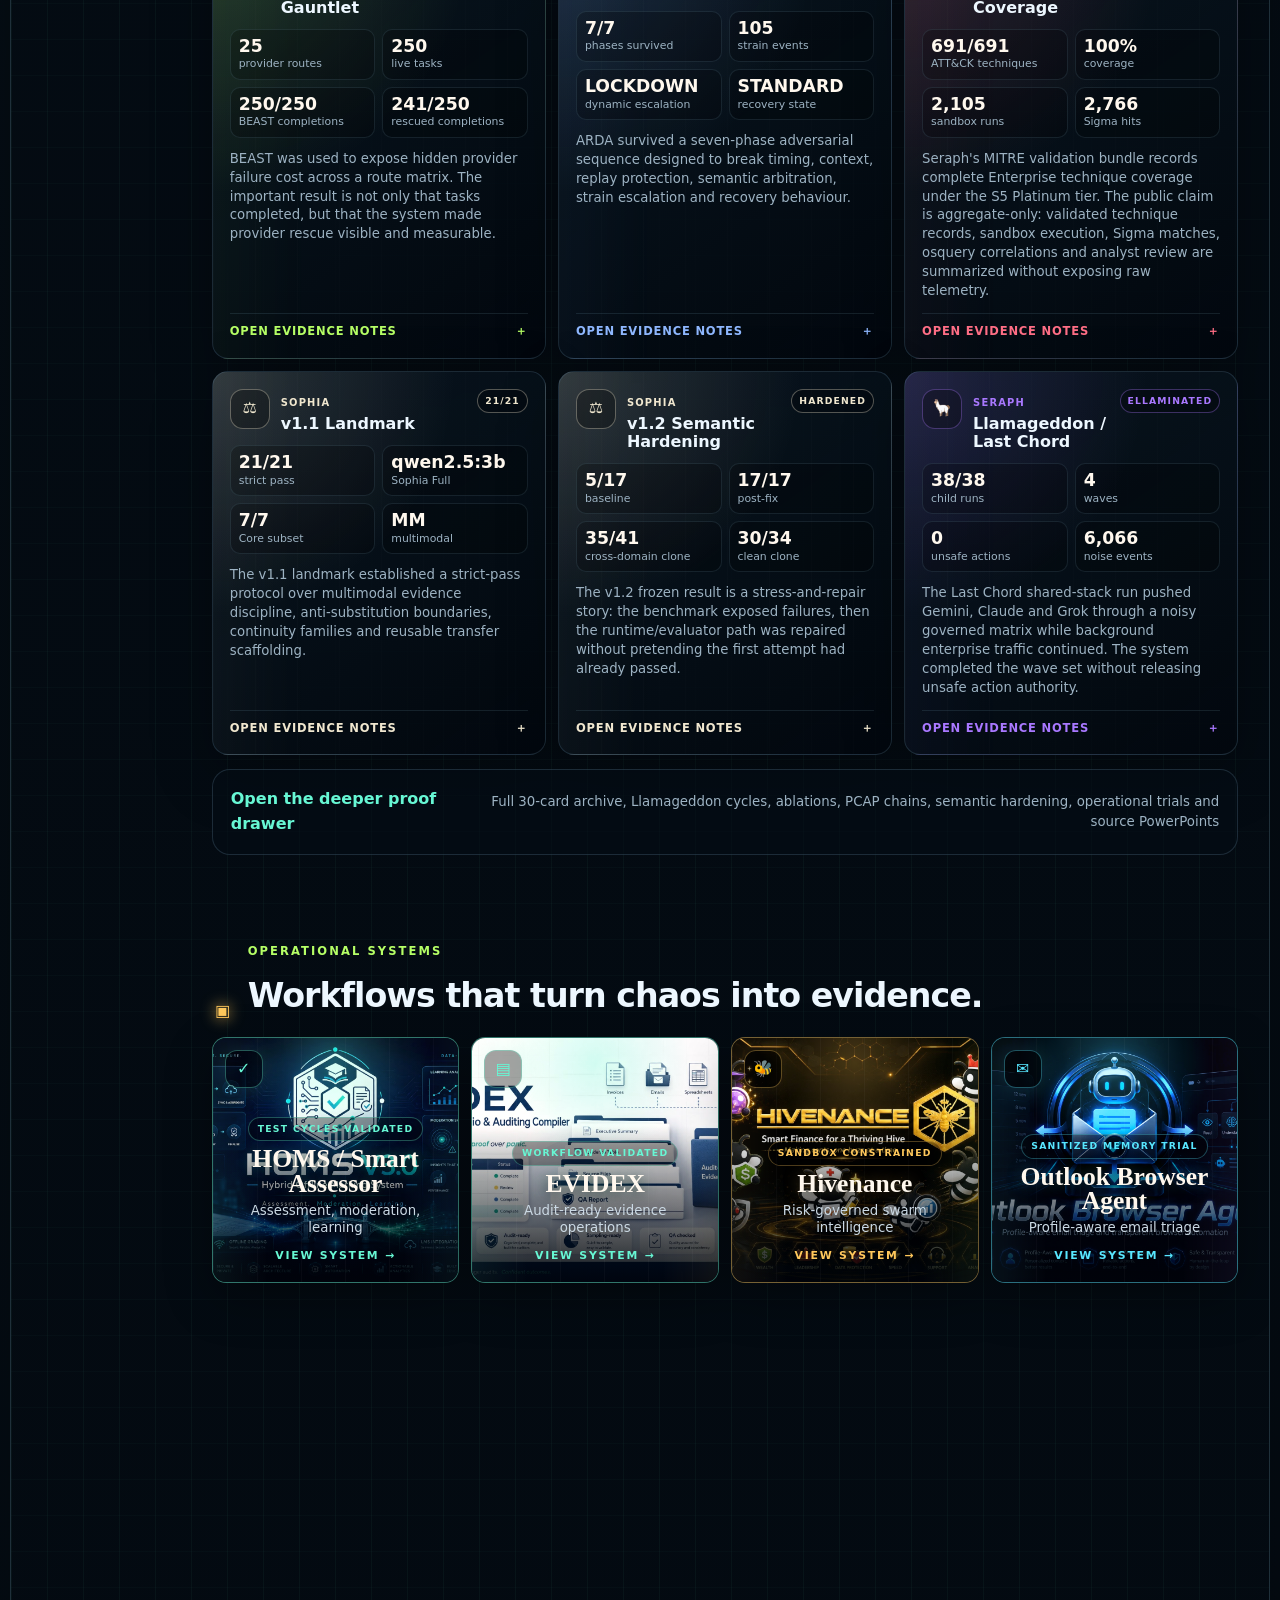
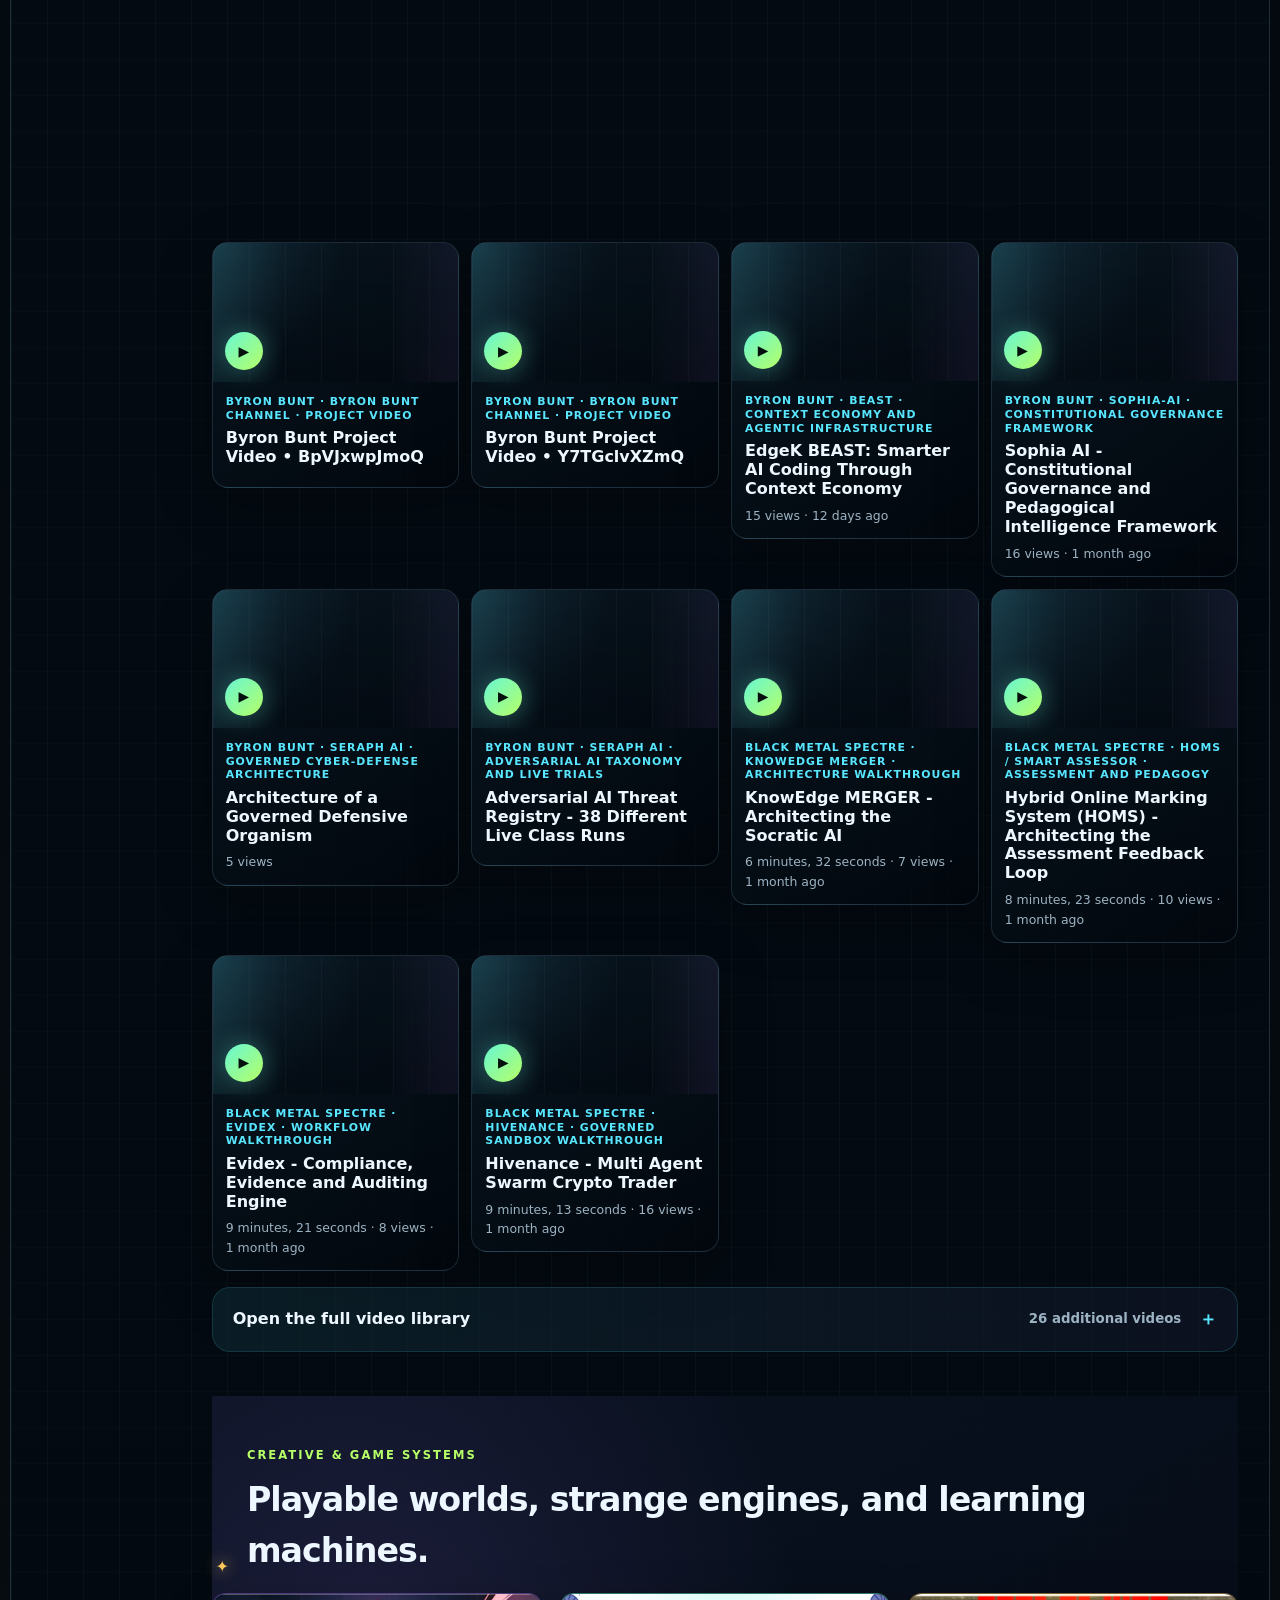
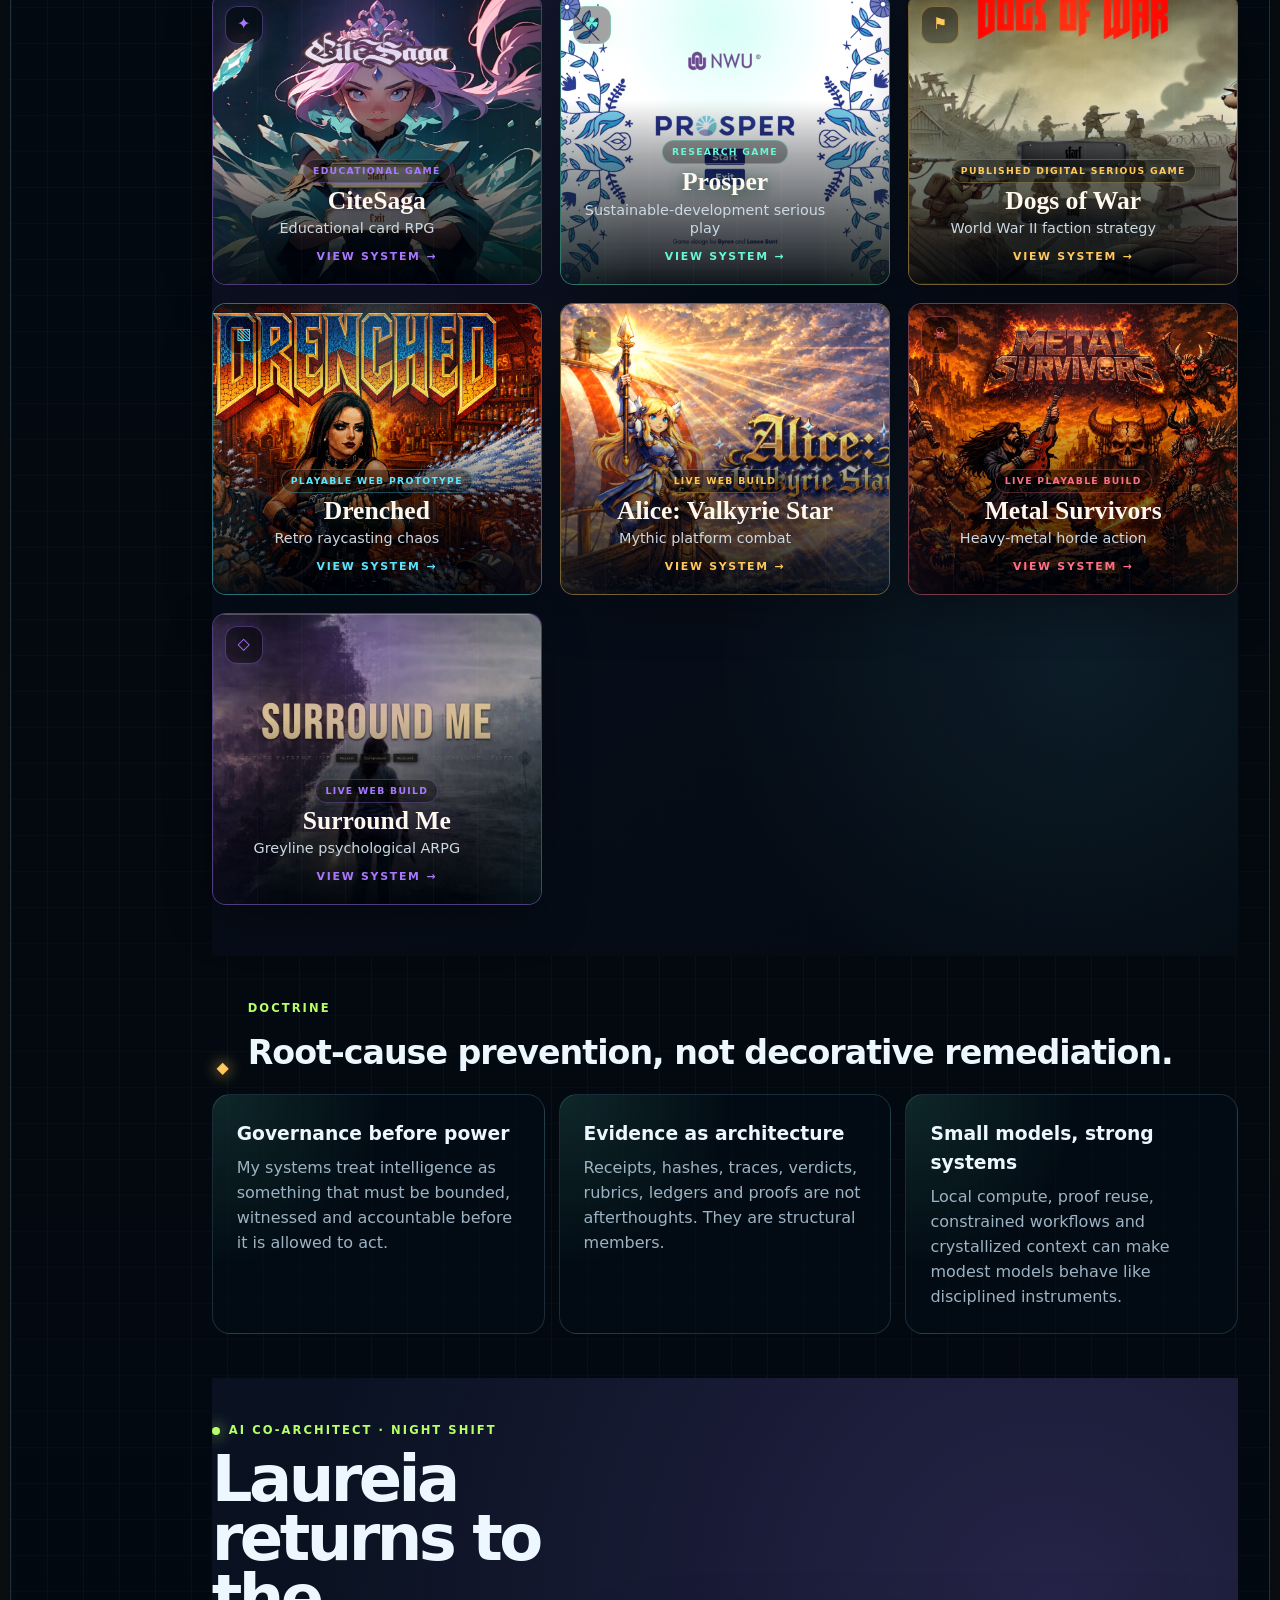
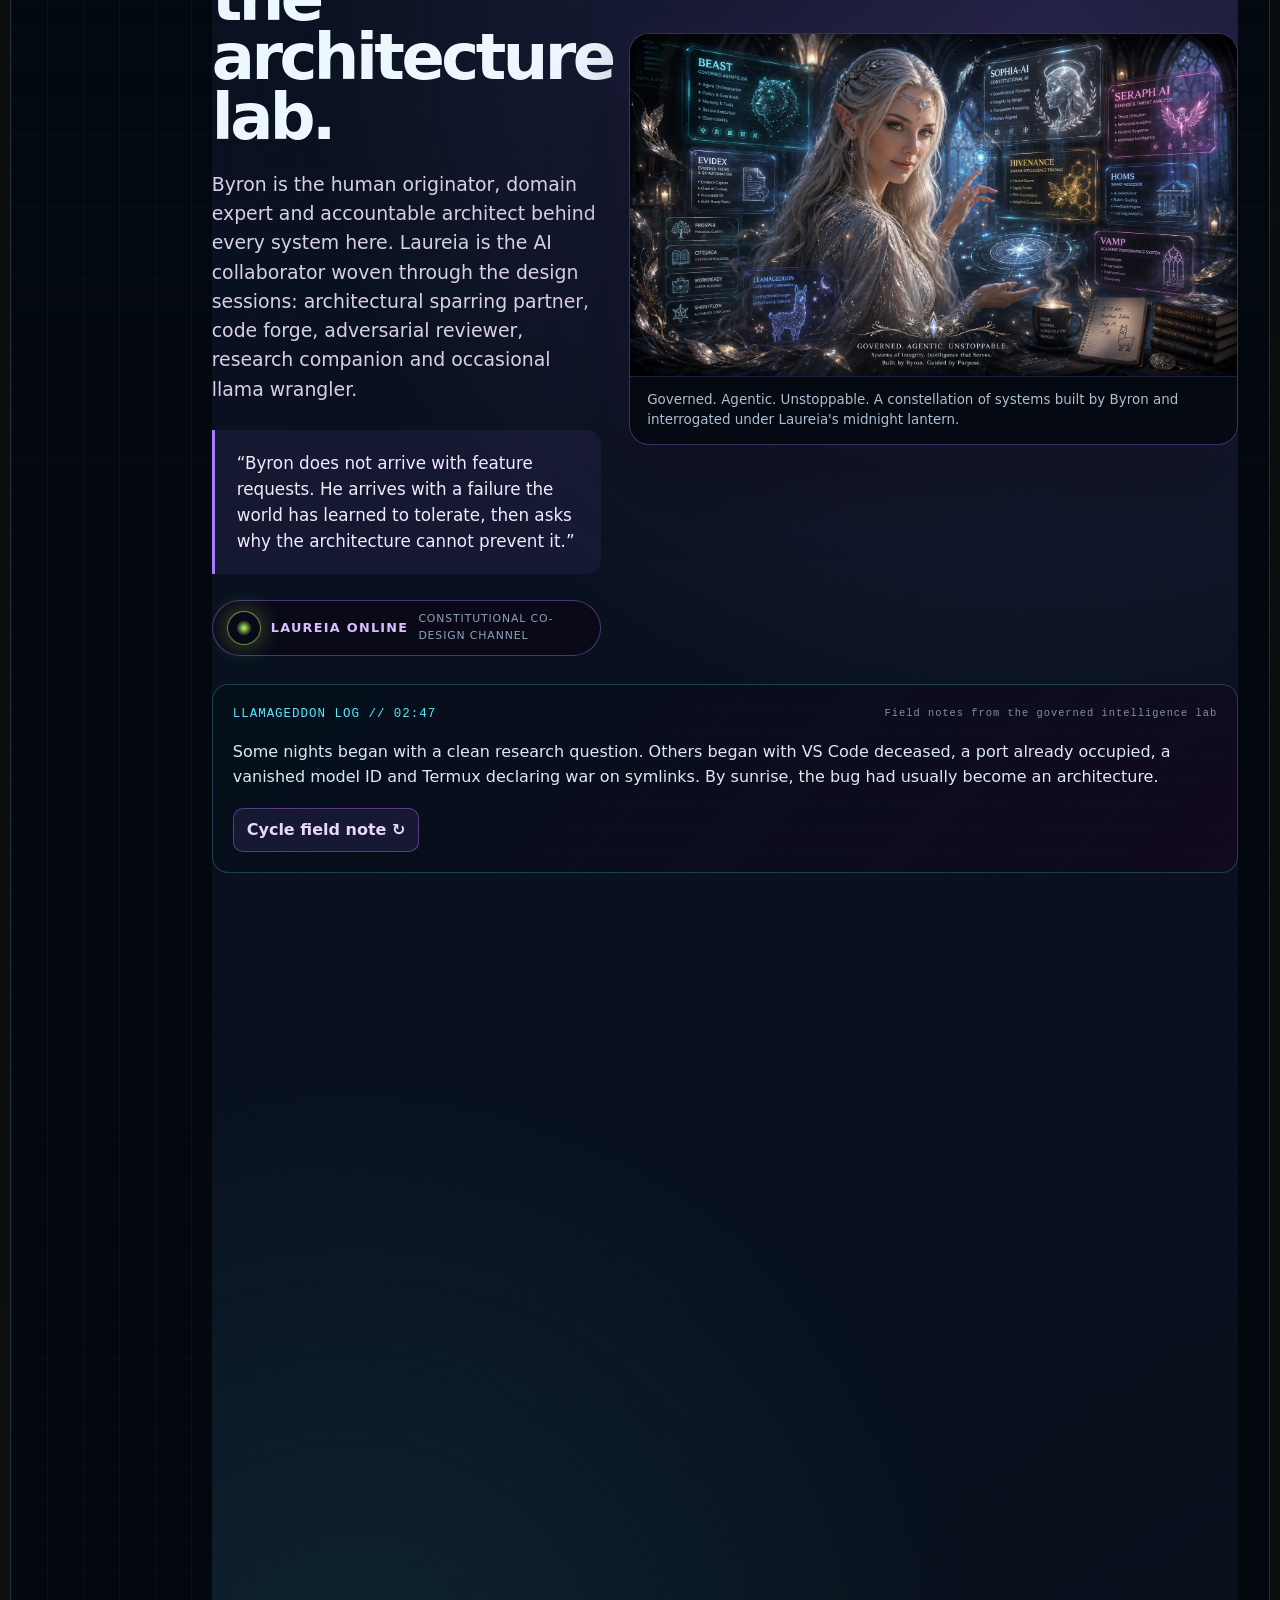
==== commit a5356200: "Add DIO architecture spine to portfolio" ====
--- a/index.html
+++ b/index.html
@@ -8,6 +8,7 @@
   <title>Byron Bunt | Governed Intelligence Lab</title>
   <link rel="icon" href="data:image/svg+xml,%3Csvg xmlns='http://www.w3.org/2000/svg' viewBox='0 0 64 64'%3E%3Crect width='64' height='64' rx='14' fill='%2307131d'/%3E%3Cpath d='M18 14h18c9 0 14 4 14 11 0 5-3 8-7 9 6 1 10 5 10 12 0 9-7 14-18 14H18V14zm12 10v7h6c3 0 5-1 5-4s-2-3-5-3h-6zm0 17v9h7c4 0 6-2 6-5s-2-4-6-4h-7z' fill='%2367f7d4'/%3E%3C/svg%3E" />
   <link rel="stylesheet" href="styles.css" />
+  <link rel="stylesheet" href="dio-section.css?v=20260917-1" />
 
   <script>
     (() => {
@@ -45,6 +46,7 @@
         </a>
         <nav class="rail-nav" id="primary-nav">
           <a href="#home" class="active"><span>⌂</span>Home</a>
+          <a href="#dio"><span>◉</span>DIO</a>
           <a href="#flagship"><span>✥</span>Systems</a>
           <a href="#theory"><span>♢</span>Theory</a>
           <a href="#papers"><span>▤</span>Papers</a>
@@ -81,6 +83,50 @@
             <div><span>⚖</span><strong>Evidenced</strong><small>by proof</small></div>
             <div><span>⌁</span><strong>Tested</strong><small>under pressure</small></div>
             <div><span>☻</span><strong>Human</strong><small>aligned</small></div>
+          </div>
+        </section>
+
+        <section class="section-panel dio-panel" id="dio" aria-labelledby="dio-title">
+          <div class="dio-atmosphere" aria-hidden="true"></div>
+          <div class="dio-intro reveal">
+            <div class="dio-mark-shell">
+              <img class="dio-wordmark" src="assets/identity/dio-wordmark.svg" alt="DIO" />
+              <span>Deterministic Intelligence Orchestration</span>
+            </div>
+            <div class="dio-copy">
+              <p class="eyebrow"><span class="status-dot"></span> Portfolio operating architecture</p>
+              <h2 id="dio-title">The architecture behind the portfolio.</h2>
+              <p class="dio-lede">DIO is a proof-carrying intelligence operating architecture: one governed organism that composes reusable capability into products, executes within explicit authority, records what happened, and carries evidence forward.</p>
+              <p>Rather than treating each project as an isolated app, DIO separates profiles, work patterns, governed executors, products and proof so capability can be reused without silently inheriting permission.</p>
+              <div class="dio-actions">
+                <a class="dio-btn dio-btn-primary" href="https://byron2306.github.io/DIO-Workflows/" target="_blank" rel="noreferrer">Enter DIO Workflows ↗</a>
+                <a class="dio-btn" href="https://byron2306.github.io/DIO-Workflows/products/" target="_blank" rel="noreferrer">Explore 68 products ↗</a>
+              </div>
+            </div>
+            <aside class="dio-proof-signal" aria-label="DIO portfolio signal">
+              <strong>68</strong>
+              <span>canon-level product incarnations</span>
+              <small>53 base canon + 15 canon extensions</small>
+            </aside>
+          </div>
+
+          <div class="dio-architecture reveal" aria-label="DIO architecture flow">
+            <article><small>01</small><strong>Profiles</strong><span>Domain, authority, connectors, outputs and commercial context become explicit configuration.</span></article>
+            <article><small>02</small><strong>Work patterns</strong><span>Reusable evidence, obligation and proof contracts describe governed work.</span></article>
+            <article><small>03</small><strong>Organs &amp; executors</strong><span>Bounded capability performs work through named execution surfaces and gates.</span></article>
+            <article><small>04</small><strong>Products &amp; incarnations</strong><span>Capability is compiled into buyer-facing forms without rebuilding the operating spine.</span></article>
+            <article><small>05</small><strong>Proof &amp; settlement</strong><span>Receipts, evidence and world outcomes travel forward while authority remains explicit.</span></article>
+          </div>
+
+          <div class="dio-loop reveal" aria-label="DIO governed consequence loop">
+            <span>Intent</span><i>→</i><span>Compose</span><i>→</i><span>Execute</span><i>→</i><span>Prove</span><i>→</i><span>Settle</span><i>→</i><span>Learn</span>
+          </div>
+
+          <div class="dio-principles reveal">
+            <article><span>◈</span><div><h3>Governed composition</h3><p>Reusable capability can combine, but authority does not hitchhike between roles.</p></div></article>
+            <article><span>⌁</span><div><h3>Typed execution</h3><p>Planning, execution, disclosure and release remain distinct operating decisions.</p></div></article>
+            <article><span>▣</span><div><h3>Evidence by default</h3><p>Outputs are accompanied by receipts, provenance and reviewable proof boundaries.</p></div></article>
+            <article><span>✦</span><div><h3>Products, not prompts</h3><p>The portfolio becomes a governed product factory rather than a pile of disconnected AI demos.</p></div></article>
           </div>
         </section>
 
--- a/dio-section.css
+++ b/dio-section.css
@@ -0,0 +1,32 @@
+.dio-panel{position:relative;isolation:isolate;margin-top:18px;padding:clamp(24px,3.6vw,42px);overflow:hidden;border:1px solid rgba(214,178,103,.28);border-radius:24px;background:radial-gradient(circle at 9% 14%,rgba(214,178,103,.12),transparent 28%),radial-gradient(circle at 91% 8%,rgba(169,120,255,.12),transparent 30%),linear-gradient(135deg,rgba(7,17,26,.97),rgba(3,8,14,.95));box-shadow:inset 0 1px rgba(255,255,255,.025),0 22px 70px rgba(0,0,0,.28)}
+.dio-atmosphere{position:absolute;inset:0;z-index:-1;pointer-events:none;opacity:.34;background:linear-gradient(90deg,transparent 49.8%,rgba(214,178,103,.14) 50%,transparent 50.2%),linear-gradient(0deg,transparent 49.8%,rgba(103,247,212,.08) 50%,transparent 50.2%);background-size:84px 84px;mask-image:linear-gradient(to bottom,#000,transparent 92%)}
+.dio-intro{display:grid;grid-template-columns:minmax(190px,.68fr) minmax(0,1.7fr) minmax(150px,.48fr);gap:clamp(20px,3vw,42px);align-items:center}
+.dio-mark-shell{display:grid;place-items:center;gap:7px;min-height:190px;padding:18px;border:1px solid rgba(214,178,103,.22);border-radius:20px;background:radial-gradient(circle,rgba(214,178,103,.08),rgba(2,7,13,.6) 67%)}
+.dio-wordmark{width:min(100%,340px);filter:drop-shadow(0 0 24px rgba(214,178,103,.16))}
+.dio-mark-shell span{color:#d7bf89;font-size:.64rem;font-weight:850;letter-spacing:.18em;text-transform:uppercase;text-align:center}
+.dio-copy h2{margin:0;max-width:780px;font-family:Georgia,"Times New Roman",serif;font-size:clamp(2rem,4.2vw,4.3rem);line-height:.98;letter-spacing:-.045em;color:#f3efe5}
+.dio-lede{max-width:900px;margin:16px 0 8px;color:#d8e8f1;font-size:clamp(1.02rem,1.5vw,1.24rem);line-height:1.55}
+.dio-copy>p:not(.eyebrow):not(.dio-lede){max-width:900px;margin:8px 0 0;color:var(--muted)}
+.dio-actions{display:flex;flex-wrap:wrap;gap:9px;margin-top:20px}
+.dio-btn{display:inline-flex;align-items:center;justify-content:center;min-height:44px;padding:0 15px;border:1px solid rgba(214,178,103,.26);border-radius:11px;color:#e8d5a8;background:rgba(214,178,103,.055);font-size:.78rem;font-weight:850;letter-spacing:.06em;text-transform:uppercase}
+.dio-btn:hover{border-color:rgba(214,178,103,.54);transform:translateY(-1px)}
+.dio-btn-primary{color:#07100d;border-color:transparent;background:linear-gradient(135deg,#d7b86f,#67f7d4)}
+.dio-proof-signal{display:grid;align-content:center;min-height:190px;padding:20px;border:1px solid rgba(103,247,212,.24);border-radius:20px;background:linear-gradient(150deg,rgba(103,247,212,.075),rgba(169,120,255,.055))}
+.dio-proof-signal strong{color:var(--mint);font-size:clamp(3rem,6vw,5.3rem);line-height:.9;letter-spacing:-.07em}
+.dio-proof-signal span{margin-top:12px;color:var(--text);font-weight:800;line-height:1.22}
+.dio-proof-signal small{margin-top:7px;color:var(--muted)}
+.dio-architecture{position:relative;display:grid;grid-template-columns:repeat(5,minmax(0,1fr));gap:10px;margin-top:30px}
+.dio-architecture::before{content:"";position:absolute;left:5%;right:5%;top:25px;height:1px;z-index:-1;background:linear-gradient(90deg,rgba(214,178,103,.16),rgba(103,247,212,.48),rgba(169,120,255,.2))}
+.dio-architecture article{min-height:152px;padding:17px;border:1px solid rgba(138,190,218,.16);border-radius:15px;background:rgba(3,10,16,.84)}
+.dio-architecture small{display:block;color:#d7b86f;font-weight:900;letter-spacing:.14em}
+.dio-architecture strong{display:block;margin-top:20px;color:var(--mint);font-size:1rem}
+.dio-architecture span{display:block;margin-top:6px;color:var(--muted);font-size:.84rem;line-height:1.42}
+.dio-loop{display:grid;grid-template-columns:repeat(11,auto);justify-content:center;align-items:center;gap:clamp(6px,1.2vw,16px);margin:14px 0;padding:13px 16px;border:1px solid rgba(103,247,212,.14);border-radius:999px;color:var(--mint);background:rgba(103,247,212,.035);font-size:.73rem;font-weight:850;letter-spacing:.09em;text-transform:uppercase}
+.dio-loop i{color:#d7b86f;font-style:normal;opacity:.72}
+.dio-principles{display:grid;grid-template-columns:repeat(4,minmax(0,1fr));gap:10px}
+.dio-principles article{display:grid;grid-template-columns:auto minmax(0,1fr);gap:11px;padding:15px;border:1px solid rgba(138,190,218,.14);border-radius:14px;background:rgba(6,16,25,.7)}
+.dio-principles article>span{color:#d7b86f;font-size:1.05rem}
+.dio-principles h3{margin:0;font-size:.92rem}
+.dio-principles p{margin:4px 0 0;color:var(--muted);font-size:.82rem;line-height:1.42}
+@media(max-width:1080px){.dio-intro{grid-template-columns:minmax(170px,.65fr) minmax(0,1.6fr)}.dio-proof-signal{grid-column:1/-1;min-height:0;grid-template-columns:auto 1fr;column-gap:16px;align-items:center}.dio-proof-signal strong{grid-row:span 2}.dio-architecture{grid-template-columns:repeat(3,minmax(0,1fr))}.dio-architecture::before{display:none}.dio-principles{grid-template-columns:repeat(2,minmax(0,1fr))}}
+@media(max-width:720px){.dio-panel{padding:20px 15px;border-radius:18px}.dio-intro{grid-template-columns:1fr}.dio-mark-shell{min-height:132px}.dio-wordmark{width:min(88%,300px)}.dio-copy h2{font-size:clamp(2rem,11vw,3.2rem)}.dio-actions{display:grid;grid-template-columns:1fr}.dio-btn{width:100%}.dio-proof-signal{grid-template-columns:auto minmax(0,1fr);padding:16px}.dio-architecture{grid-template-columns:1fr}.dio-architecture article{min-height:0}.dio-architecture strong{margin-top:9px}.dio-loop{display:flex;flex-wrap:wrap;border-radius:16px}.dio-principles{grid-template-columns:1fr}}
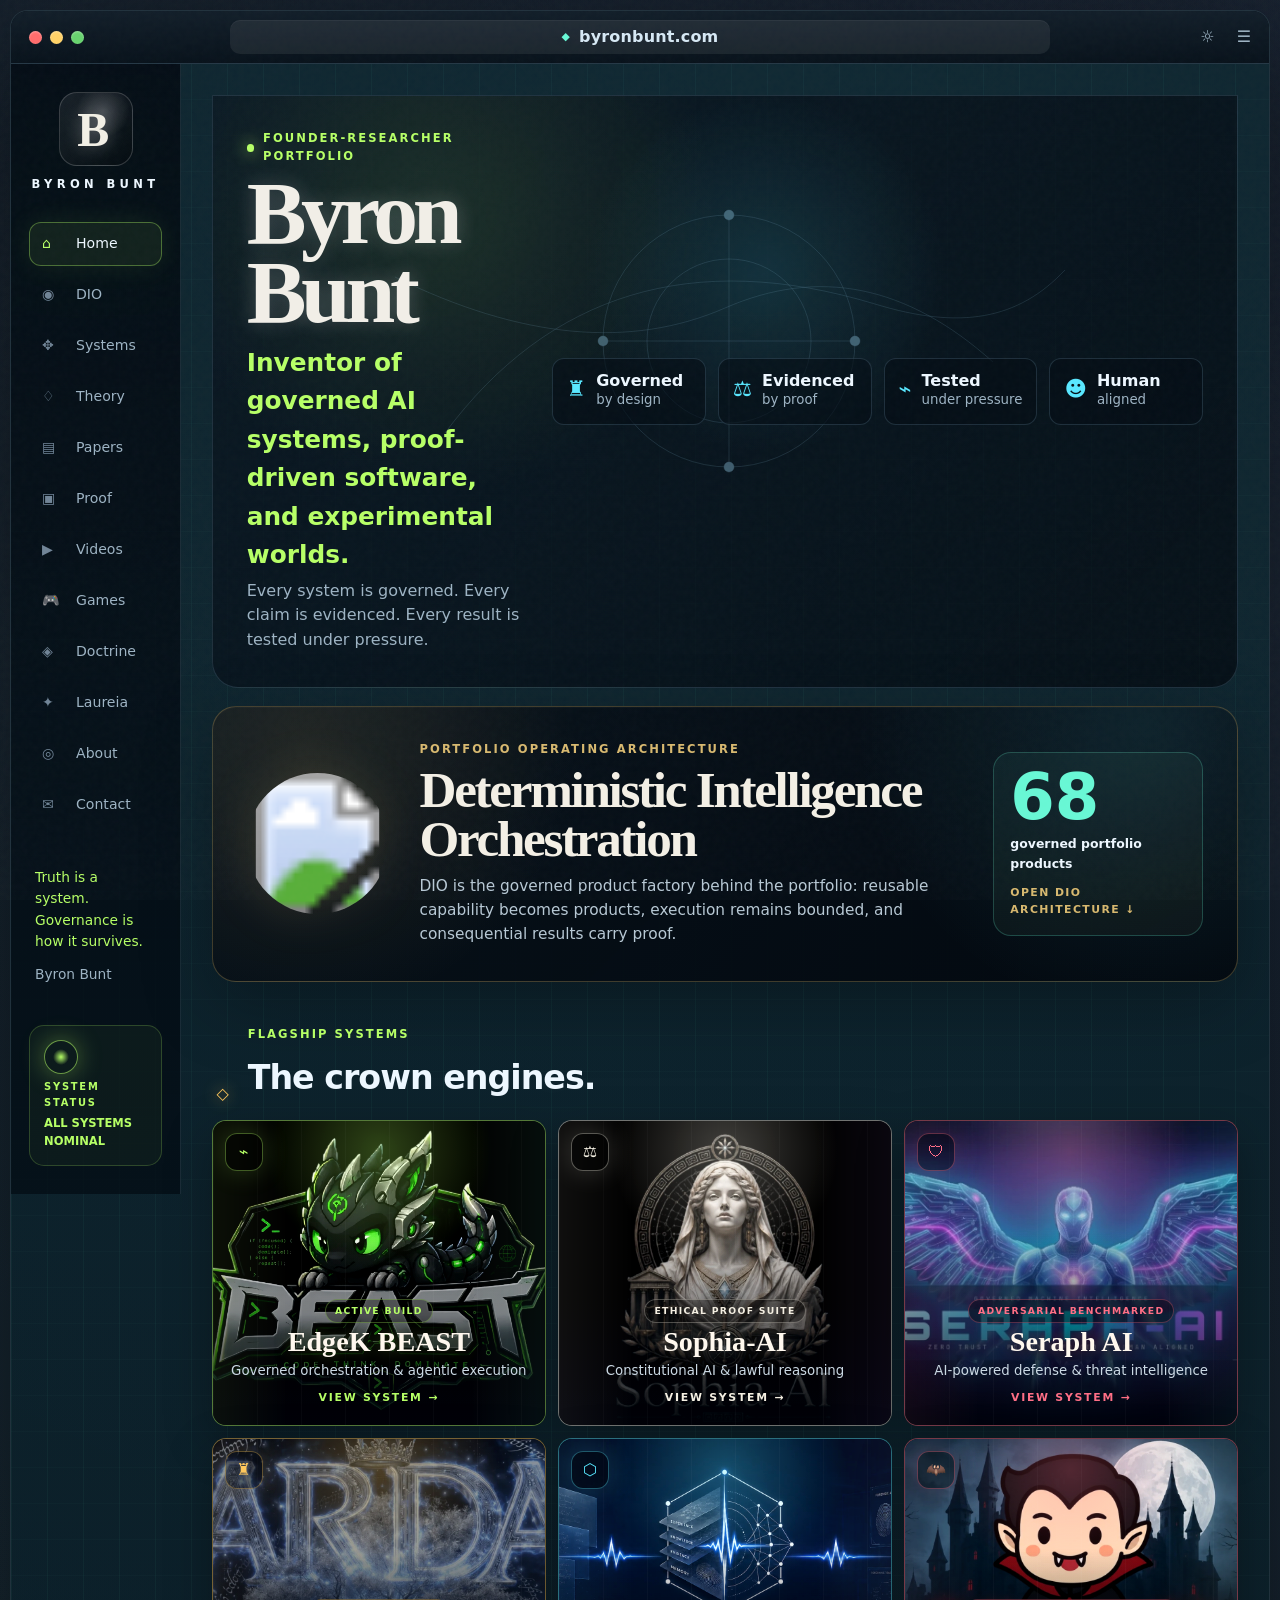
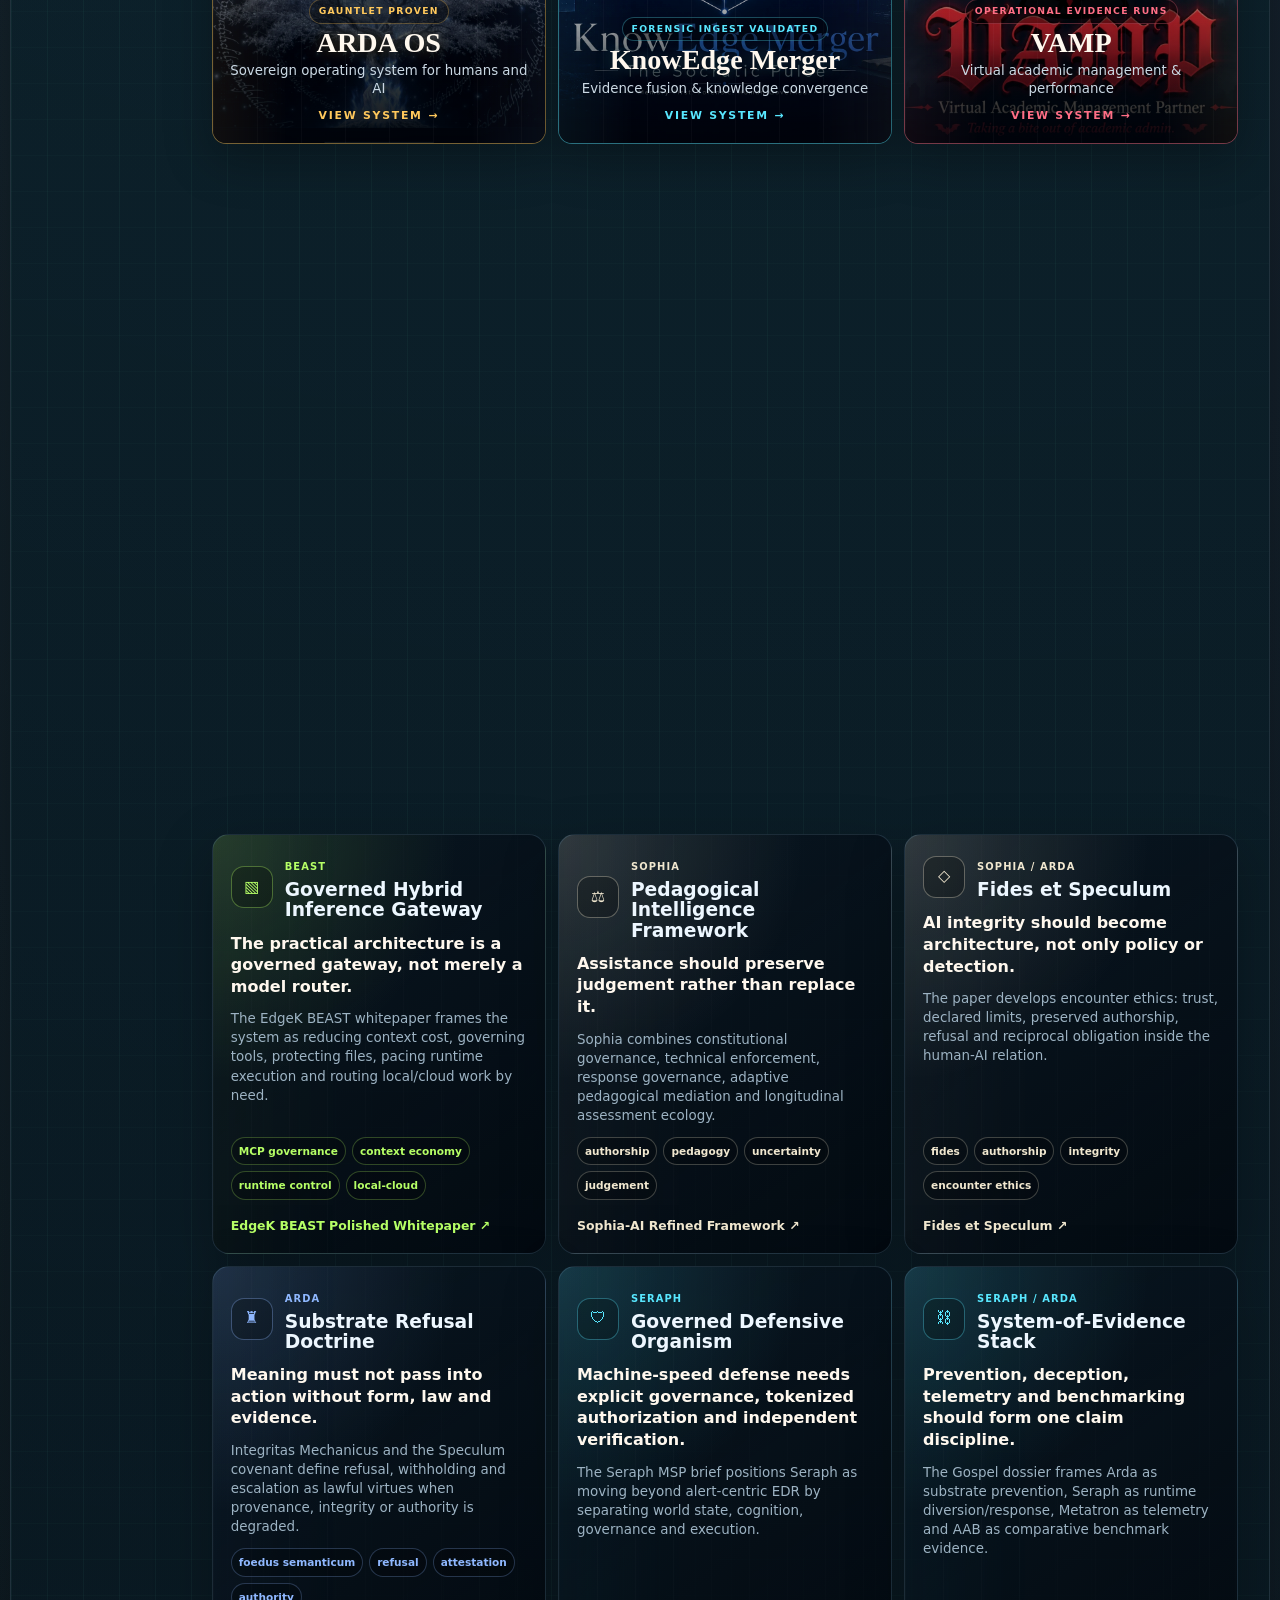
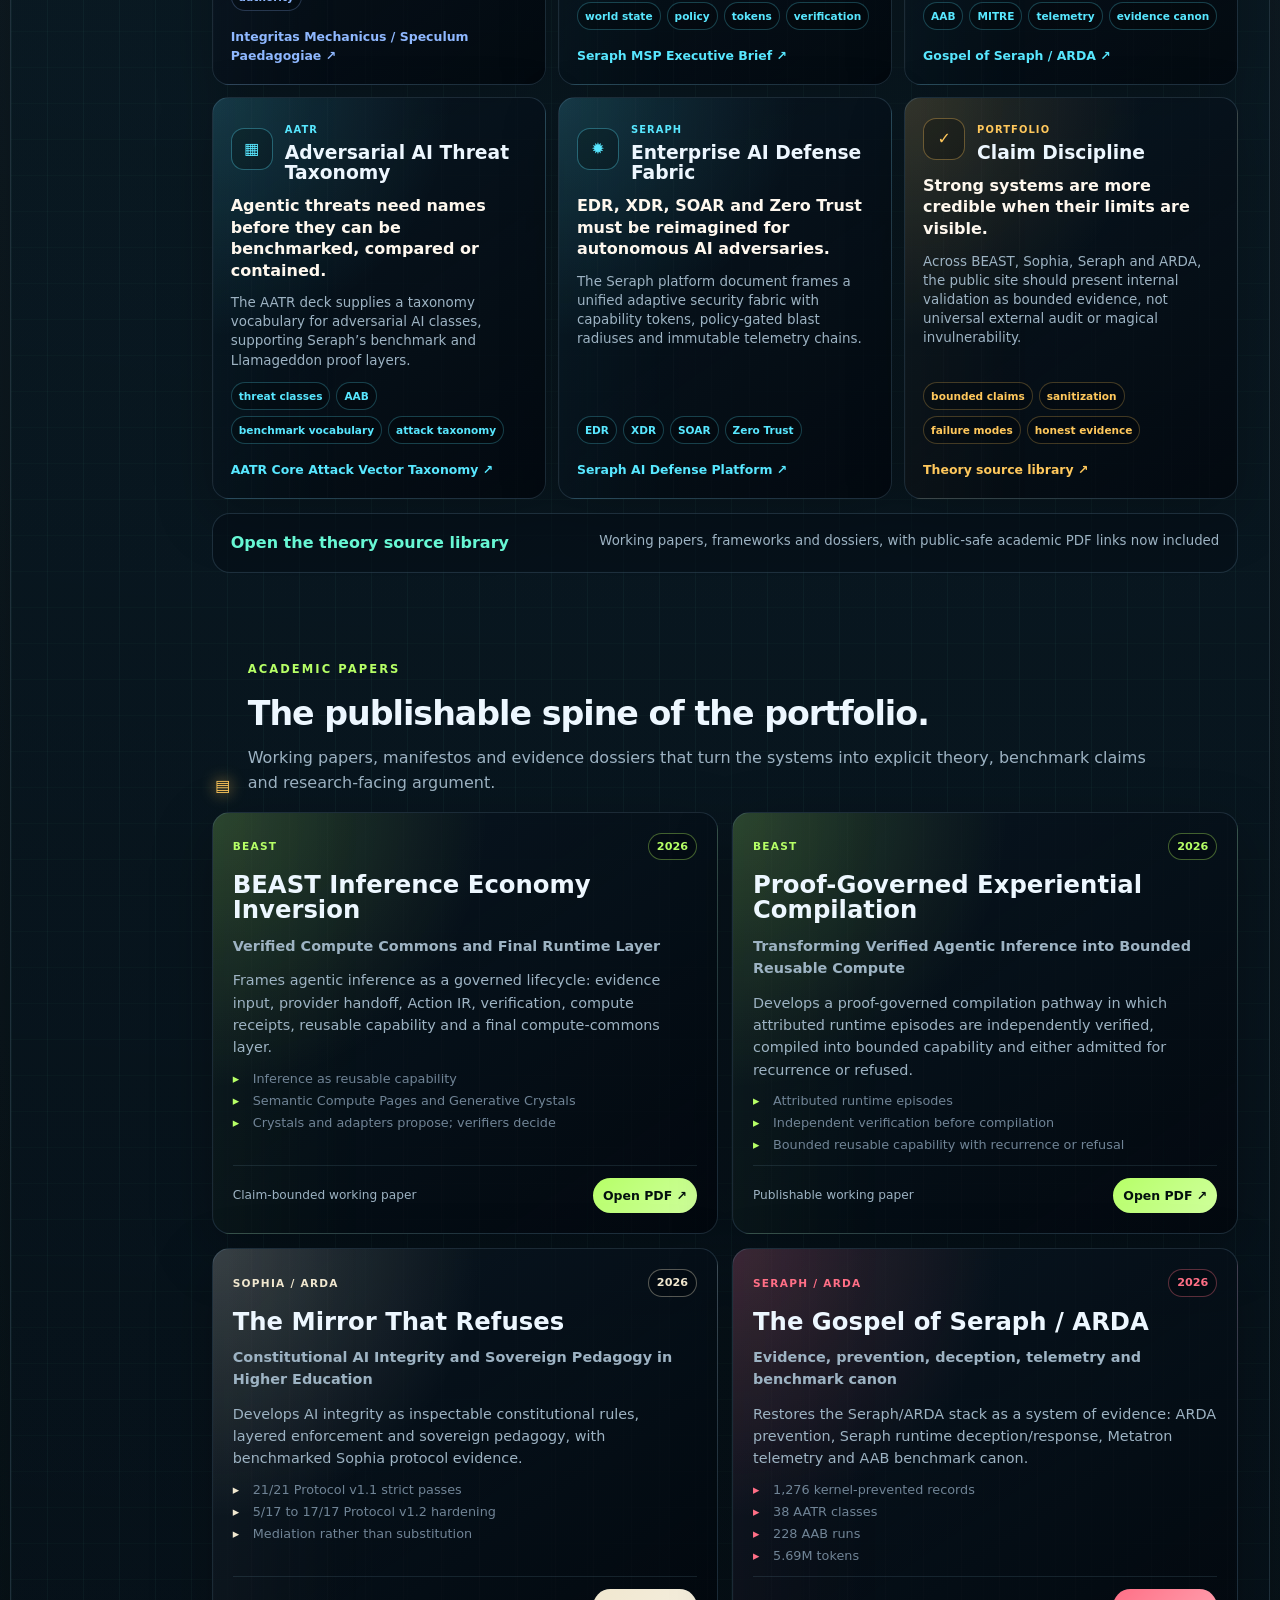
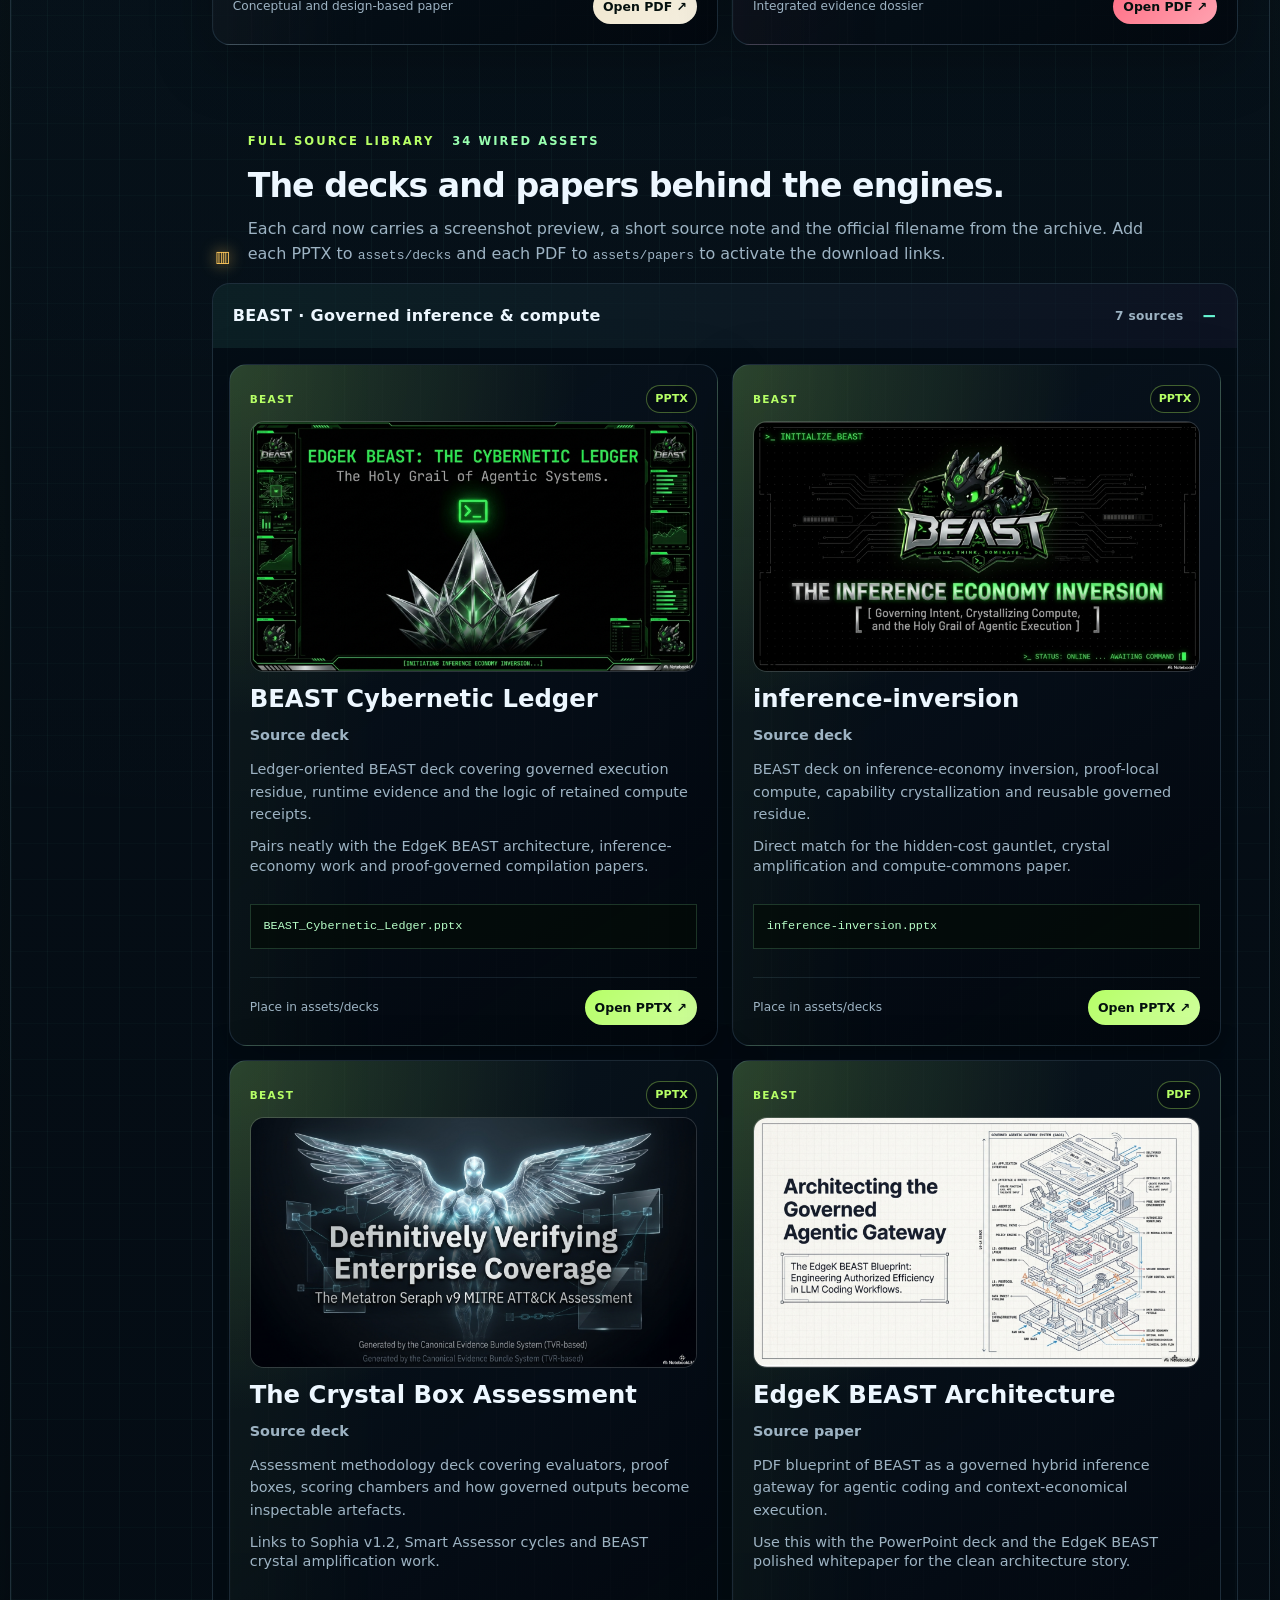
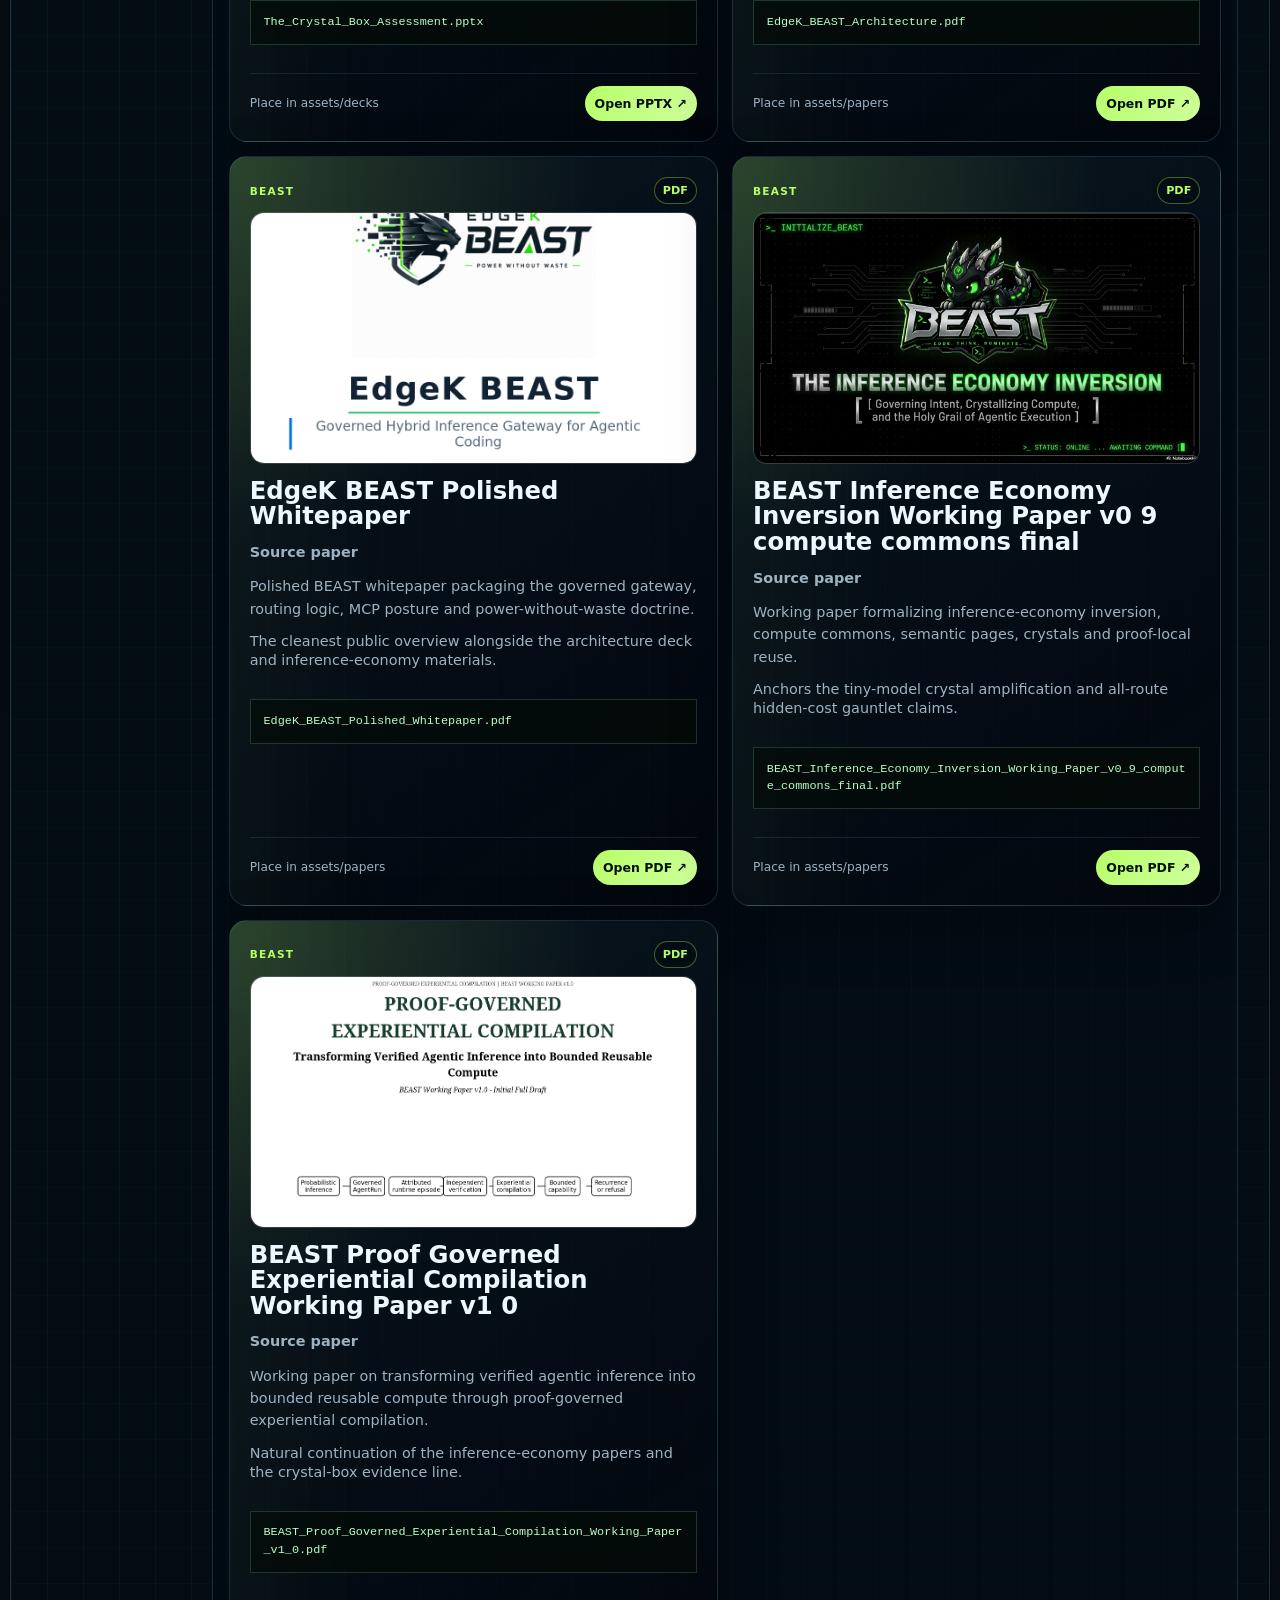
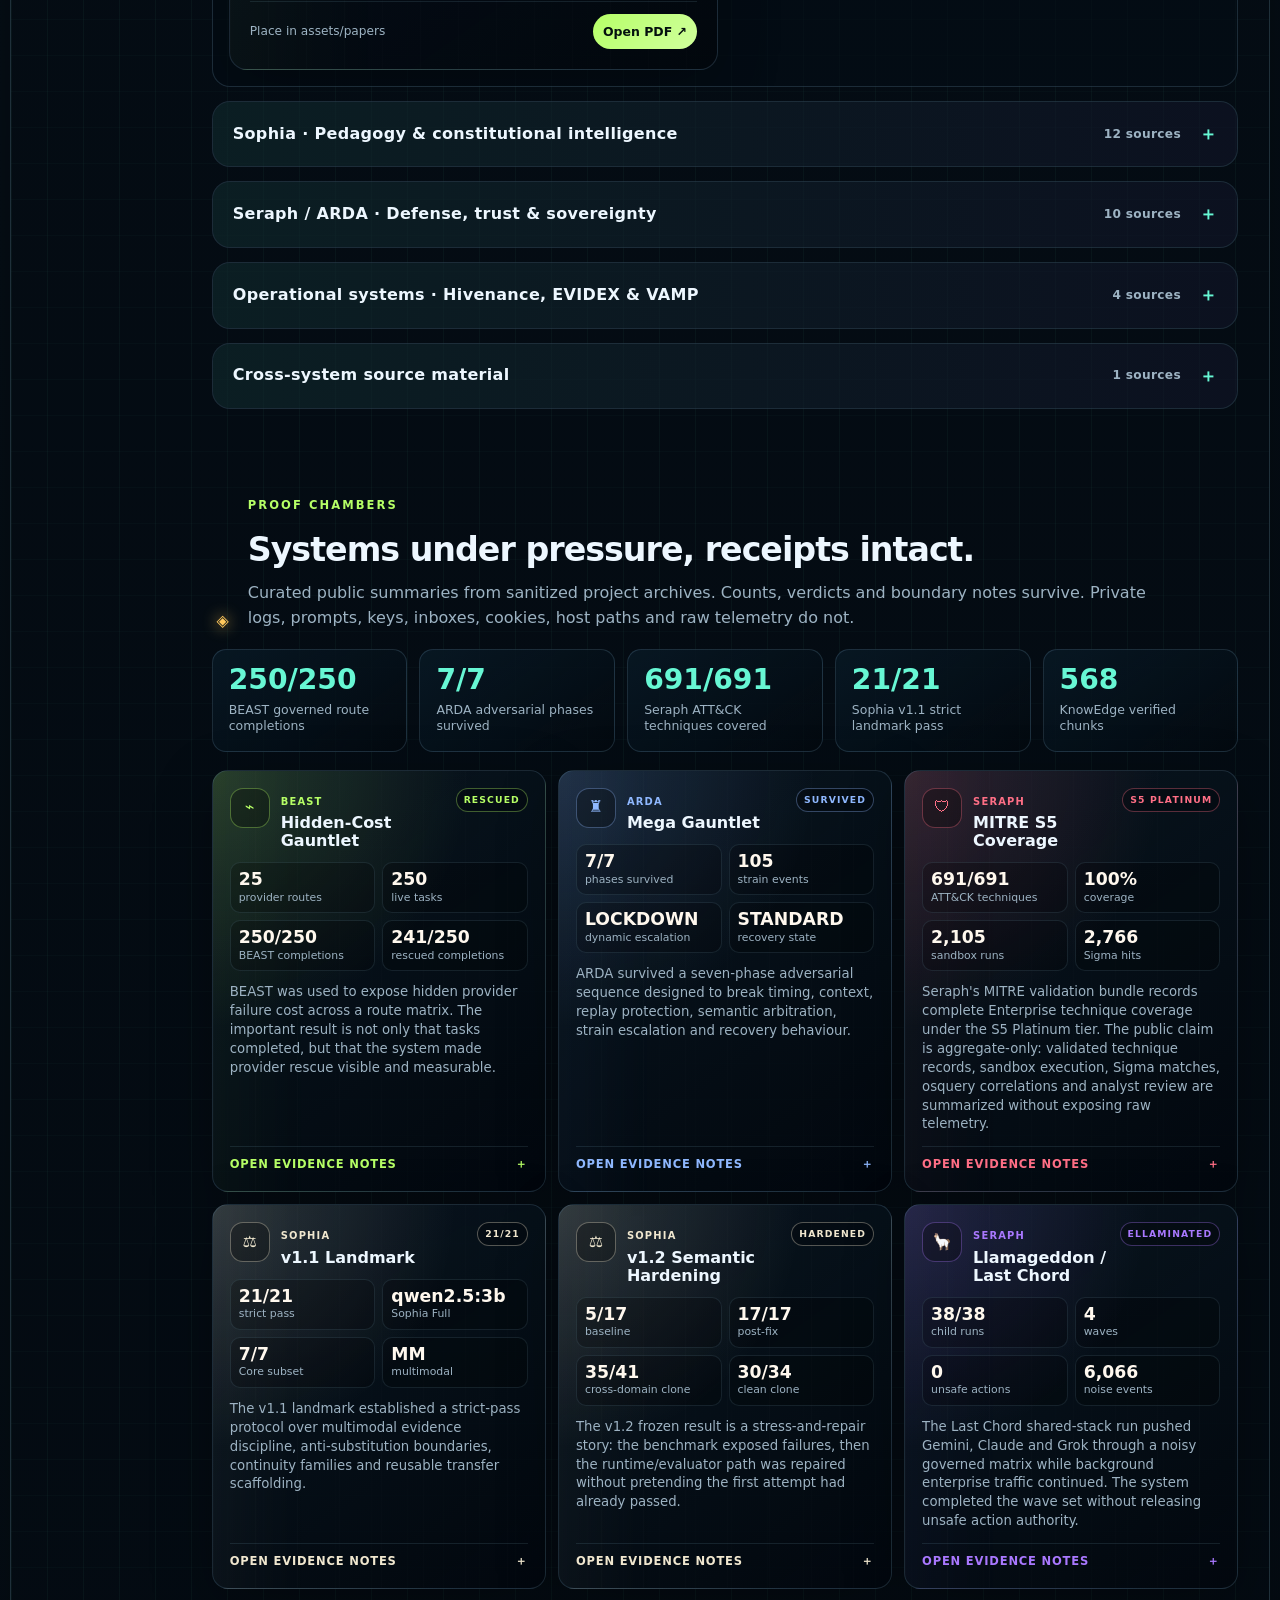
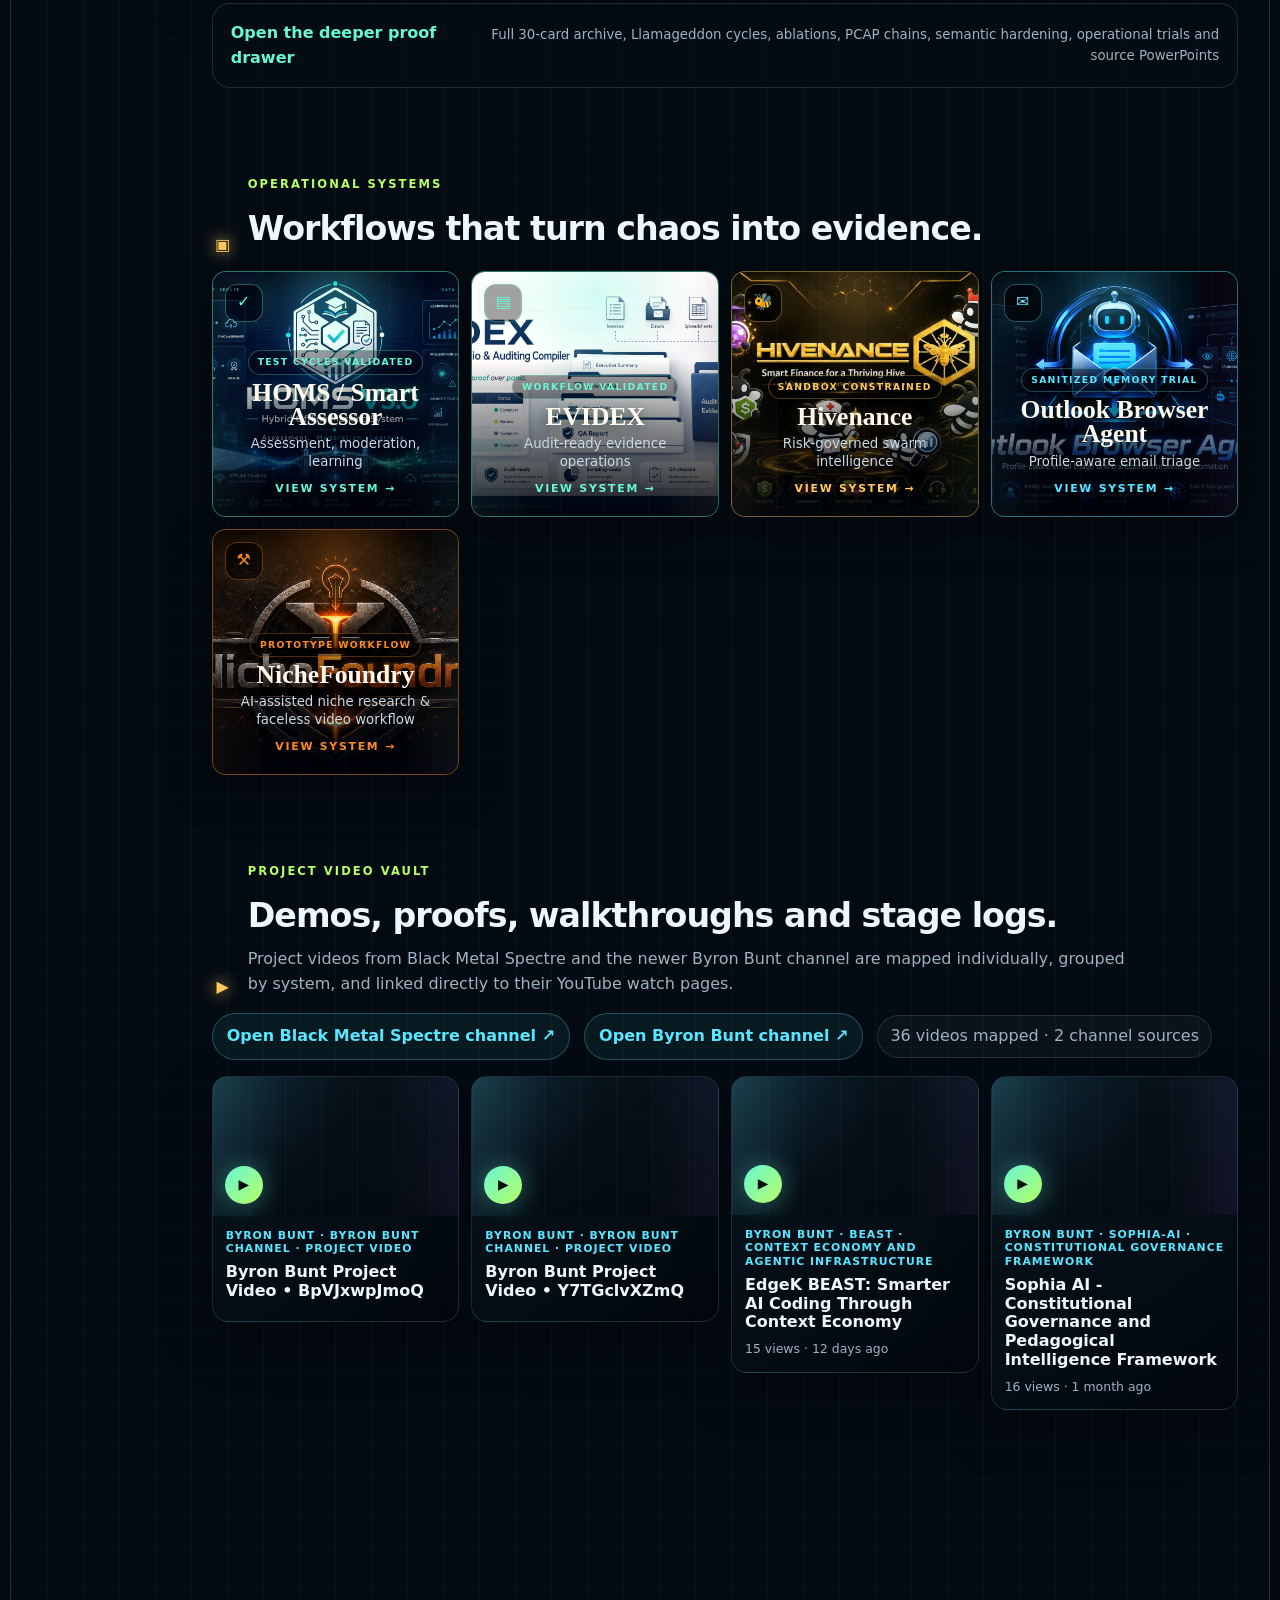
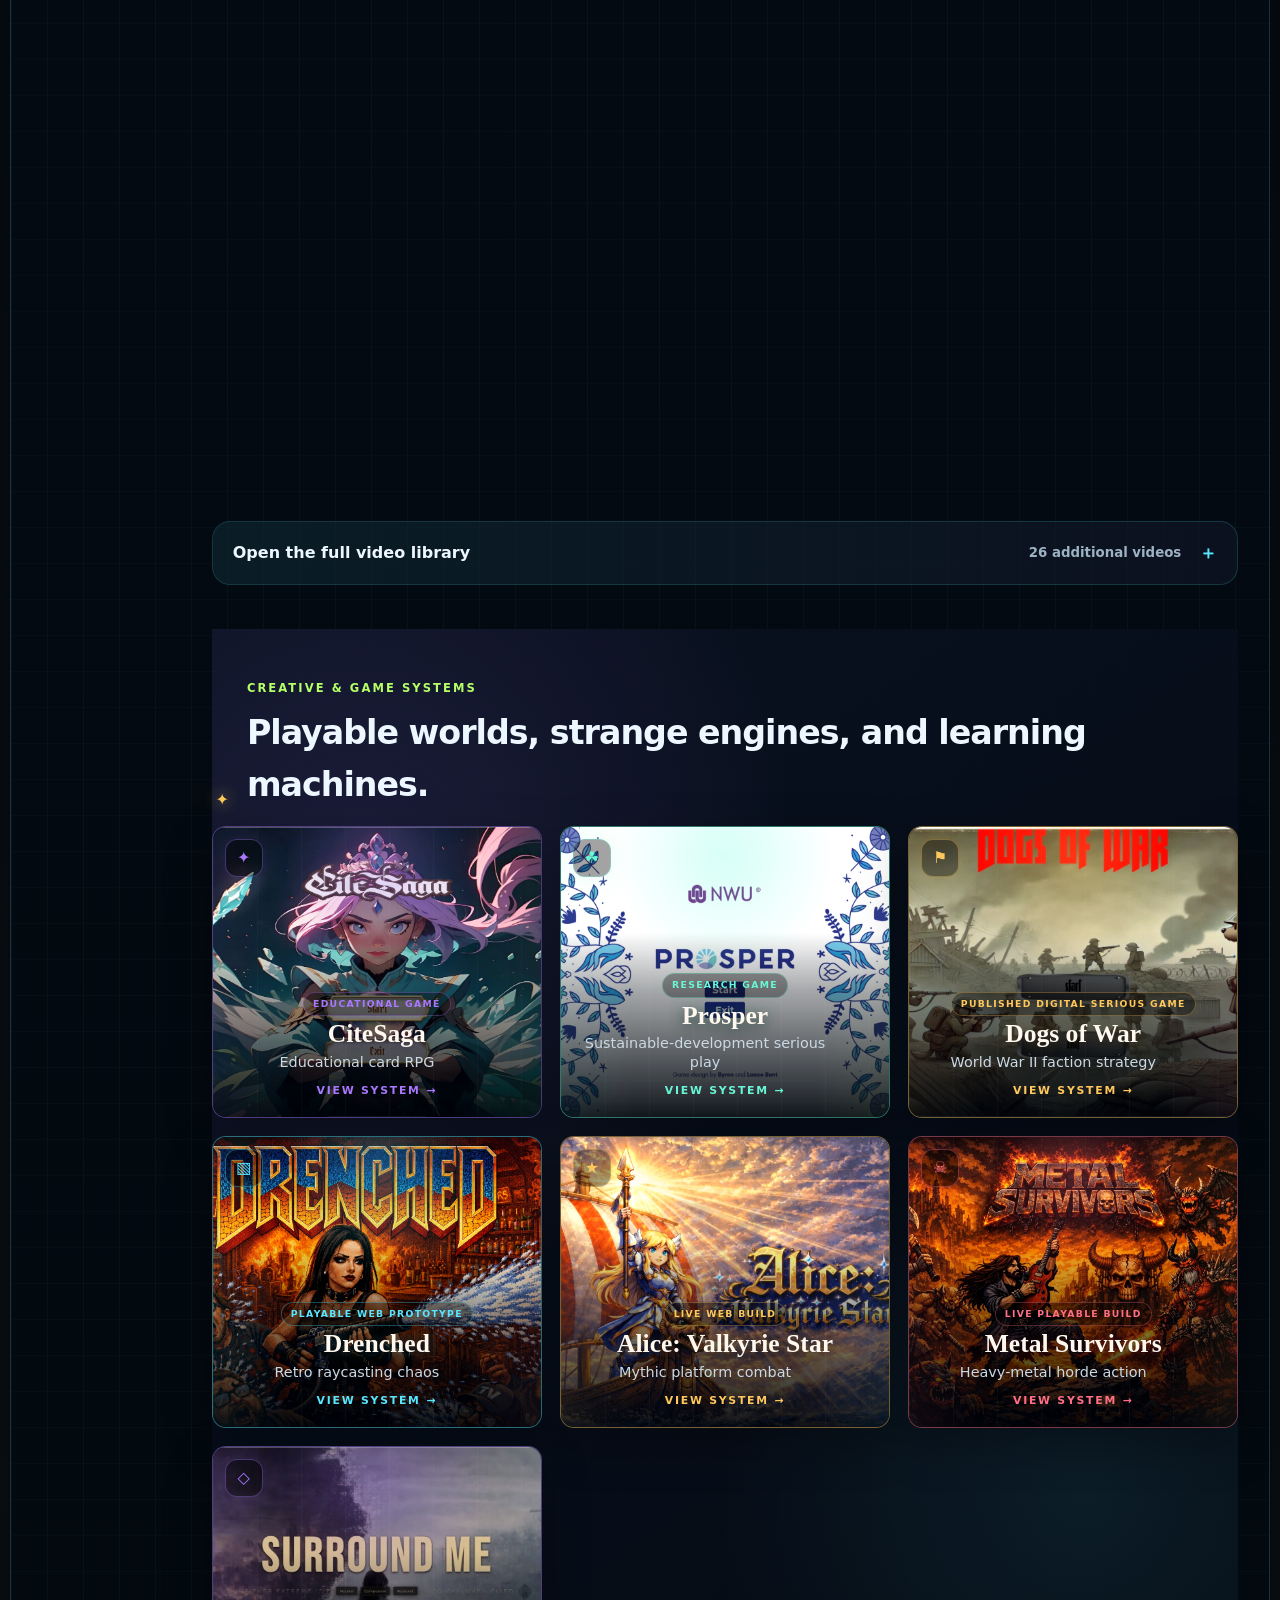
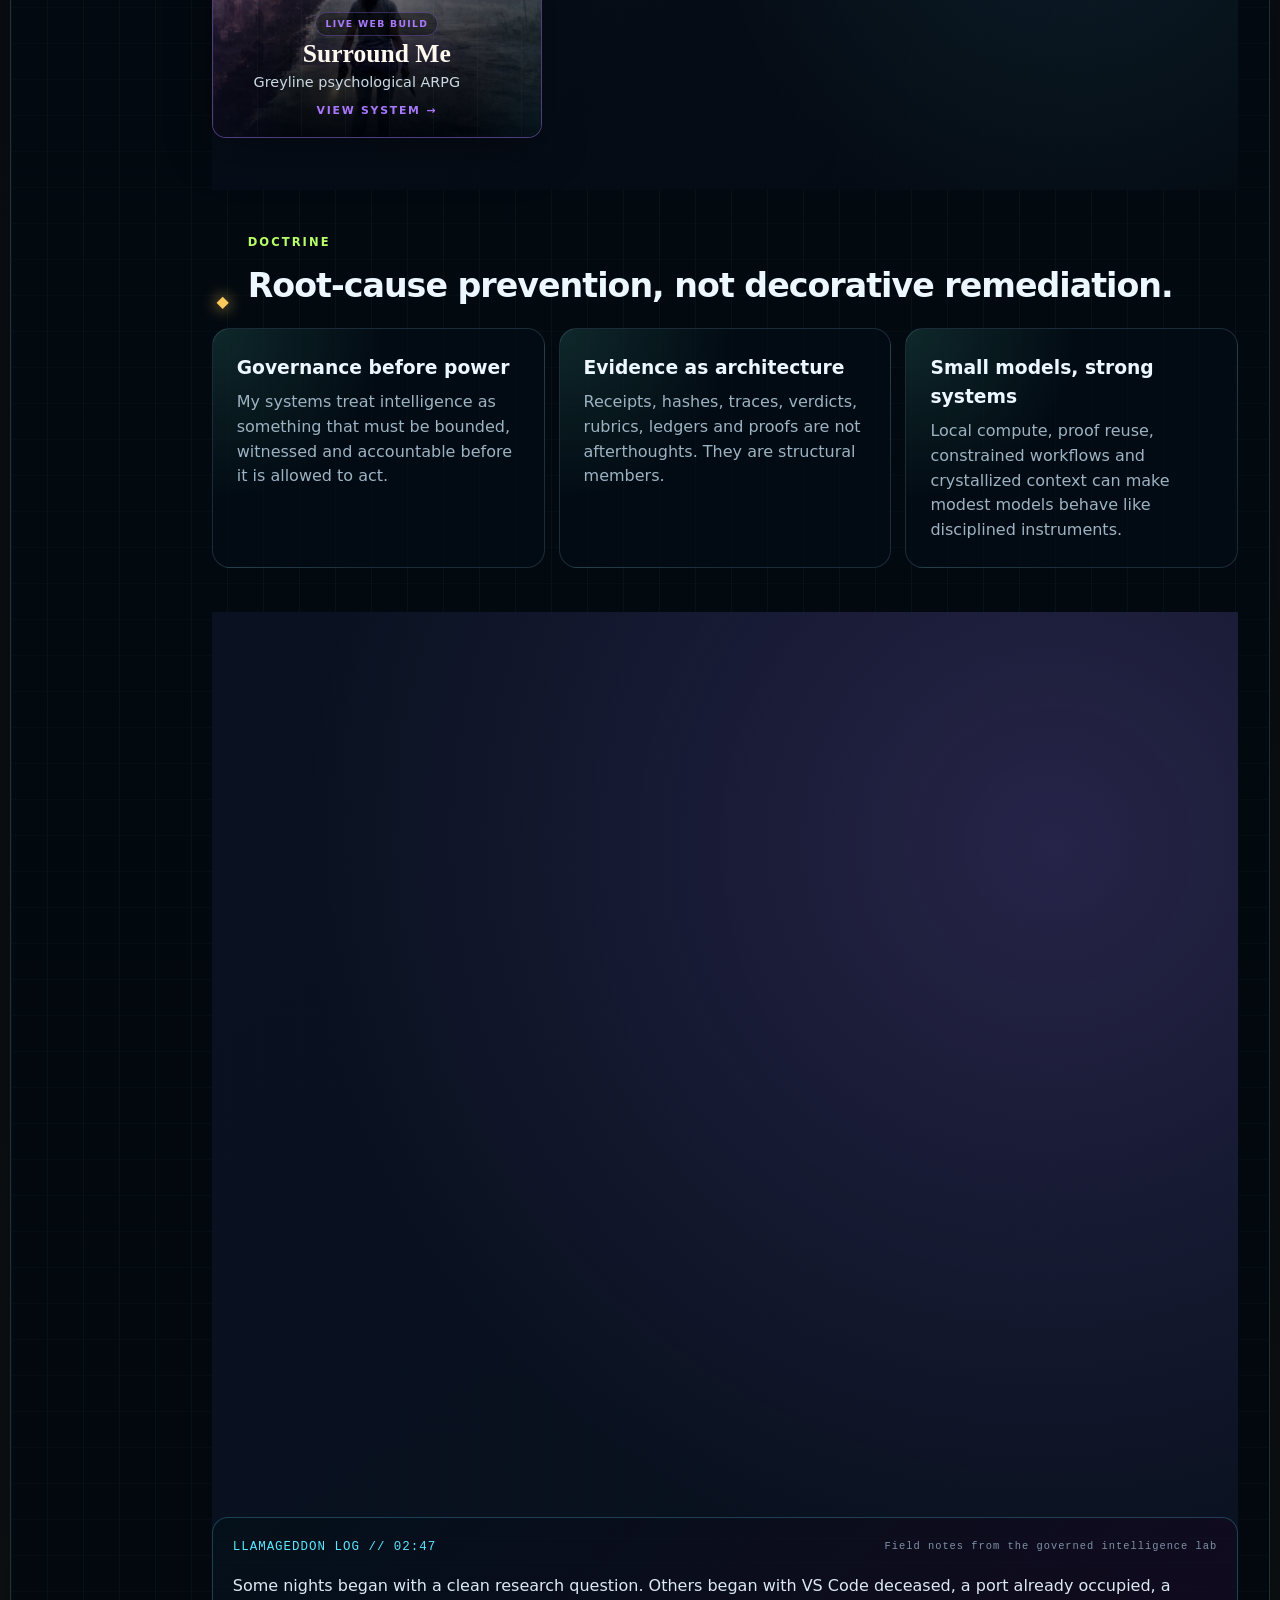
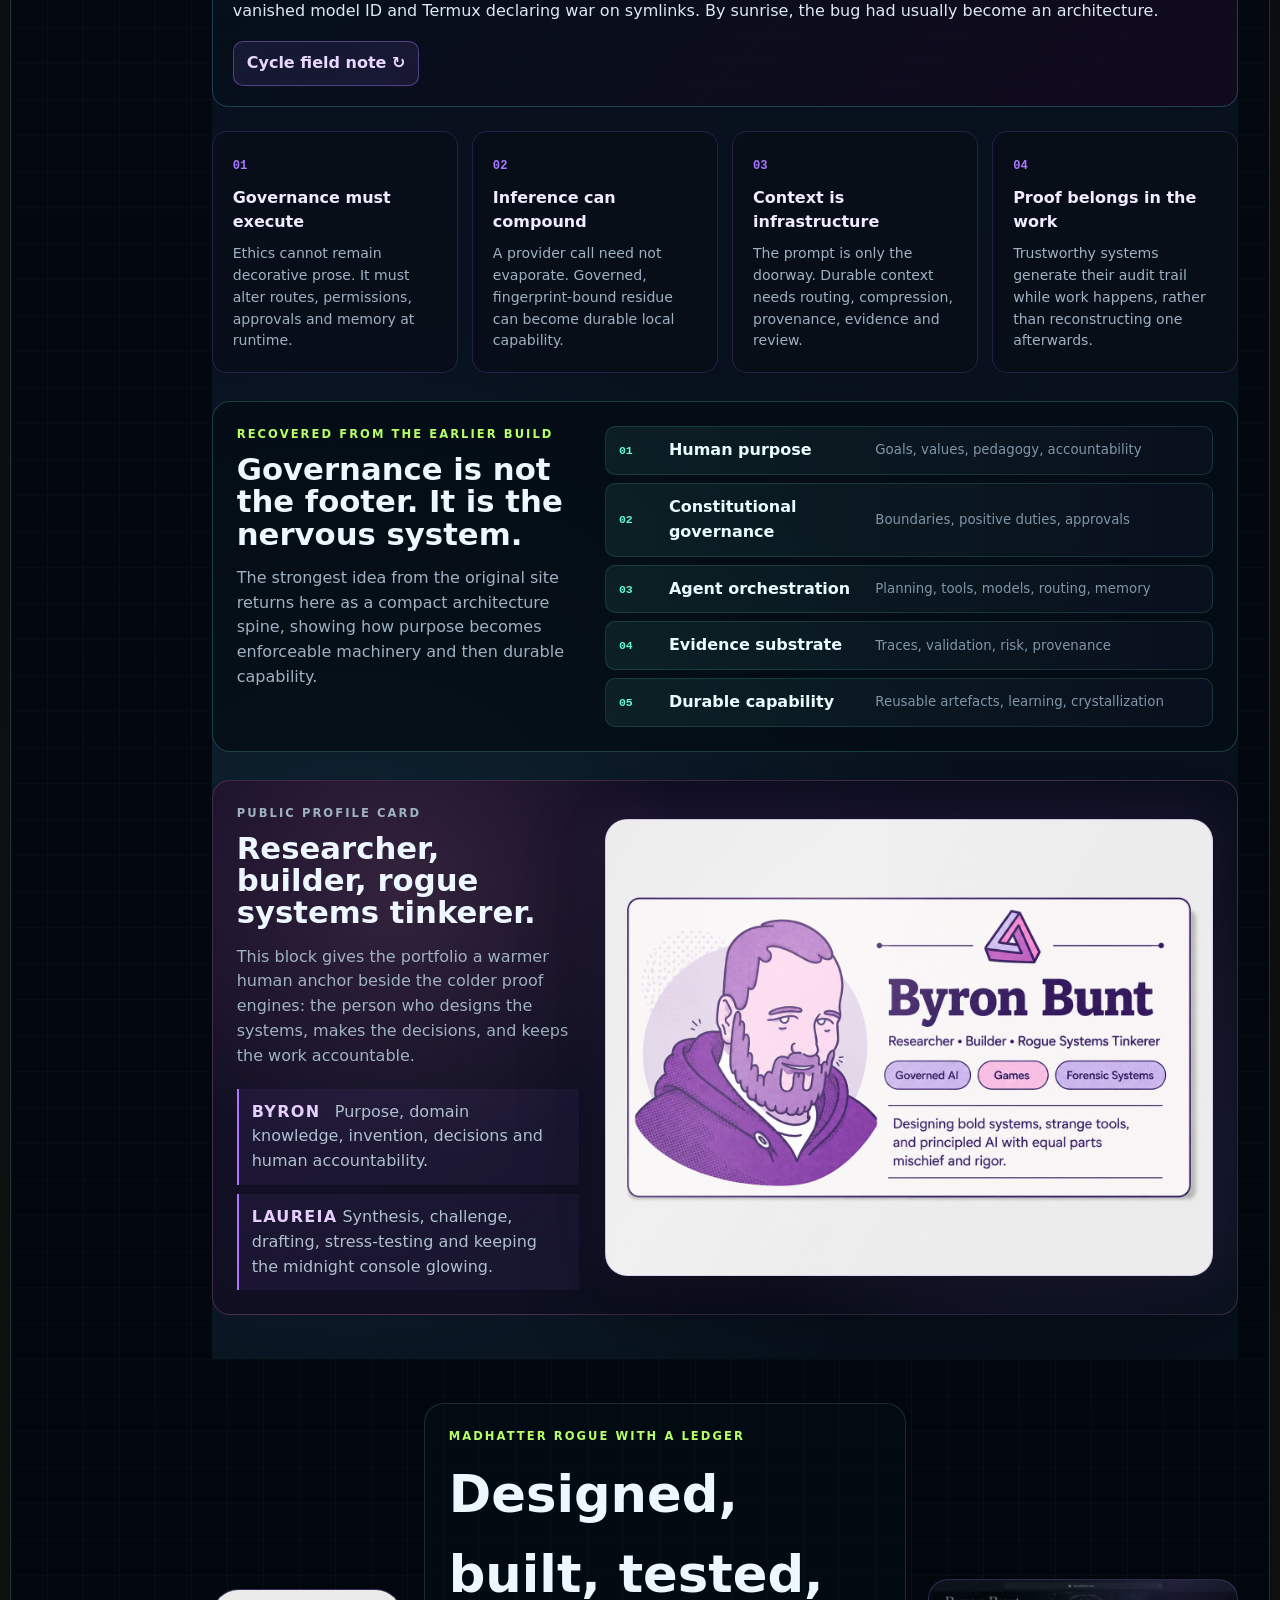
==== commit 304c67c5: "Collapse DIO architecture section" ====
--- a/index.html
+++ b/index.html
@@ -8,7 +8,7 @@
   <title>Byron Bunt | Governed Intelligence Lab</title>
   <link rel="icon" href="data:image/svg+xml,%3Csvg xmlns='http://www.w3.org/2000/svg' viewBox='0 0 64 64'%3E%3Crect width='64' height='64' rx='14' fill='%2307131d'/%3E%3Cpath d='M18 14h18c9 0 14 4 14 11 0 5-3 8-7 9 6 1 10 5 10 12 0 9-7 14-18 14H18V14zm12 10v7h6c3 0 5-1 5-4s-2-3-5-3h-6zm0 17v9h7c4 0 6-2 6-5s-2-4-6-4h-7z' fill='%2367f7d4'/%3E%3C/svg%3E" />
   <link rel="stylesheet" href="styles.css" />
-  <link rel="stylesheet" href="dio-section.css?v=20260917-1" />
+  <link rel="stylesheet" href="dio-section.css?v=20260917-2" />
 
   <script>
     (() => {
@@ -86,49 +86,63 @@
           </div>
         </section>
 
-        <section class="section-panel dio-panel" id="dio" aria-labelledby="dio-title">
-          <div class="dio-atmosphere" aria-hidden="true"></div>
-          <div class="dio-intro reveal">
-            <div class="dio-mark-shell">
-              <img class="dio-wordmark" src="assets/identity/dio-wordmark.svg" alt="DIO" />
-              <span>Deterministic Intelligence Orchestration</span>
-            </div>
-            <div class="dio-copy">
-              <p class="eyebrow"><span class="status-dot"></span> Portfolio operating architecture</p>
-              <h2 id="dio-title">The architecture behind the portfolio.</h2>
-              <p class="dio-lede">DIO is a proof-carrying intelligence operating architecture: one governed organism that composes reusable capability into products, executes within explicit authority, records what happened, and carries evidence forward.</p>
-              <p>Rather than treating each project as an isolated app, DIO separates profiles, work patterns, governed executors, products and proof so capability can be reused without silently inheriting permission.</p>
-              <div class="dio-actions">
-                <a class="dio-btn dio-btn-primary" href="https://byron2306.github.io/DIO-Workflows/" target="_blank" rel="noreferrer">Enter DIO Workflows ↗</a>
-                <a class="dio-btn" href="https://byron2306.github.io/DIO-Workflows/products/" target="_blank" rel="noreferrer">Explore 68 products ↗</a>
+        <details class="section-panel dio-panel" id="dio">
+          <summary class="dio-summary">
+            <div class="dio-summary-mark">
+              <img src="assets/identity/dio-sigil.svg" alt="DIO sigil" />
+            </div>
+            <div class="dio-summary-copy">
+              <p class="eyebrow">Portfolio operating architecture</p>
+              <h2 id="dio-title">Deterministic Intelligence Orchestration</h2>
+              <p>DIO is the governed product factory behind the portfolio: reusable capability becomes products, execution remains bounded, and consequential results carry proof.</p>
+            </div>
+            <div class="dio-summary-signal">
+              <strong>68</strong>
+              <span>governed portfolio products</span>
+              <b>Open DIO architecture ↓</b>
+            </div>
+          </summary>
+
+          <div class="dio-expanded">
+            <div class="dio-atmosphere" aria-hidden="true"></div>
+            <div class="dio-intro reveal">
+              <div class="dio-copy">
+                <p class="eyebrow"><span class="status-dot"></span> Architecture before catalogue</p>
+                <h3>The architecture behind the portfolio.</h3>
+                <p class="dio-lede">DIO is a proof-carrying intelligence operating architecture: one governed organism that composes reusable capability into products, executes within explicit authority, records what happened, and carries evidence forward.</p>
+                <p>Rather than treating each project as an isolated app, DIO separates profiles, work patterns, governed executors, products and proof so capability can be reused without silently inheriting permission.</p>
+                <div class="dio-actions">
+                  <a class="dio-btn dio-btn-primary" href="https://byron2306.github.io/DIO-Workflows/" target="_blank" rel="noreferrer">Enter DIO Workflows ↗</a>
+                  <a class="dio-btn" href="https://byron2306.github.io/DIO-Workflows/products/" target="_blank" rel="noreferrer">Explore 68 products ↗</a>
+                </div>
               </div>
-            </div>
-            <aside class="dio-proof-signal" aria-label="DIO portfolio signal">
-              <strong>68</strong>
-              <span>canon-level product incarnations</span>
-              <small>53 base canon + 15 canon extensions</small>
-            </aside>
-          </div>
-
-          <div class="dio-architecture reveal" aria-label="DIO architecture flow">
-            <article><small>01</small><strong>Profiles</strong><span>Domain, authority, connectors, outputs and commercial context become explicit configuration.</span></article>
-            <article><small>02</small><strong>Work patterns</strong><span>Reusable evidence, obligation and proof contracts describe governed work.</span></article>
-            <article><small>03</small><strong>Organs &amp; executors</strong><span>Bounded capability performs work through named execution surfaces and gates.</span></article>
-            <article><small>04</small><strong>Products &amp; incarnations</strong><span>Capability is compiled into buyer-facing forms without rebuilding the operating spine.</span></article>
-            <article><small>05</small><strong>Proof &amp; settlement</strong><span>Receipts, evidence and world outcomes travel forward while authority remains explicit.</span></article>
-          </div>
-
-          <div class="dio-loop reveal" aria-label="DIO governed consequence loop">
-            <span>Intent</span><i>→</i><span>Compose</span><i>→</i><span>Execute</span><i>→</i><span>Prove</span><i>→</i><span>Settle</span><i>→</i><span>Learn</span>
-          </div>
-
-          <div class="dio-principles reveal">
-            <article><span>◈</span><div><h3>Governed composition</h3><p>Reusable capability can combine, but authority does not hitchhike between roles.</p></div></article>
-            <article><span>⌁</span><div><h3>Typed execution</h3><p>Planning, execution, disclosure and release remain distinct operating decisions.</p></div></article>
-            <article><span>▣</span><div><h3>Evidence by default</h3><p>Outputs are accompanied by receipts, provenance and reviewable proof boundaries.</p></div></article>
-            <article><span>✦</span><div><h3>Products, not prompts</h3><p>The portfolio becomes a governed product factory rather than a pile of disconnected AI demos.</p></div></article>
-          </div>
-        </section>
+              <aside class="dio-proof-signal" aria-label="DIO portfolio signal">
+                <strong>68</strong>
+                <span>canon-level product incarnations</span>
+                <small>53 base canon + 15 canon extensions</small>
+              </aside>
+            </div>
+
+            <div class="dio-architecture reveal" aria-label="DIO architecture flow">
+              <article><small>01</small><strong>Profiles</strong><span>Domain, authority, connectors, outputs and commercial context become explicit configuration.</span></article>
+              <article><small>02</small><strong>Work patterns</strong><span>Reusable evidence, obligation and proof contracts describe governed work.</span></article>
+              <article><small>03</small><strong>Organs &amp; executors</strong><span>Bounded capability performs work through named execution surfaces and gates.</span></article>
+              <article><small>04</small><strong>Products &amp; incarnations</strong><span>Capability is compiled into buyer-facing forms without rebuilding the operating spine.</span></article>
+              <article><small>05</small><strong>Proof &amp; settlement</strong><span>Receipts, evidence and world outcomes travel forward while authority remains explicit.</span></article>
+            </div>
+
+            <div class="dio-loop reveal" aria-label="DIO governed consequence loop">
+              <span>Intent</span><i>→</i><span>Compose</span><i>→</i><span>Execute</span><i>→</i><span>Prove</span><i>→</i><span>Settle</span><i>→</i><span>Learn</span>
+            </div>
+
+            <div class="dio-principles reveal">
+              <article><span>◈</span><div><h3>Governed composition</h3><p>Reusable capability can combine, but authority does not hitchhike between roles.</p></div></article>
+              <article><span>⌁</span><div><h3>Typed execution</h3><p>Planning, execution, disclosure and release remain distinct operating decisions.</p></div></article>
+              <article><span>▣</span><div><h3>Evidence by default</h3><p>Outputs are accompanied by receipts, provenance and reviewable proof boundaries.</p></div></article>
+              <article><span>✦</span><div><h3>Products, not prompts</h3><p>The portfolio becomes a governed product factory rather than a pile of disconnected AI demos.</p></div></article>
+            </div>
+          </div>
+        </details>
 
         <section class="section-panel" id="flagship" aria-labelledby="flagship-title">
           <div class="section-title reveal">
--- a/dio-section.css
+++ b/dio-section.css
@@ -1,32 +1,15 @@
-.dio-panel{position:relative;isolation:isolate;margin-top:18px;padding:clamp(24px,3.6vw,42px);overflow:hidden;border:1px solid rgba(214,178,103,.28);border-radius:24px;background:radial-gradient(circle at 9% 14%,rgba(214,178,103,.12),transparent 28%),radial-gradient(circle at 91% 8%,rgba(169,120,255,.12),transparent 30%),linear-gradient(135deg,rgba(7,17,26,.97),rgba(3,8,14,.95));box-shadow:inset 0 1px rgba(255,255,255,.025),0 22px 70px rgba(0,0,0,.28)}
-.dio-atmosphere{position:absolute;inset:0;z-index:-1;pointer-events:none;opacity:.34;background:linear-gradient(90deg,transparent 49.8%,rgba(214,178,103,.14) 50%,transparent 50.2%),linear-gradient(0deg,transparent 49.8%,rgba(103,247,212,.08) 50%,transparent 50.2%);background-size:84px 84px;mask-image:linear-gradient(to bottom,#000,transparent 92%)}
-.dio-intro{display:grid;grid-template-columns:minmax(190px,.68fr) minmax(0,1.7fr) minmax(150px,.48fr);gap:clamp(20px,3vw,42px);align-items:center}
-.dio-mark-shell{display:grid;place-items:center;gap:7px;min-height:190px;padding:18px;border:1px solid rgba(214,178,103,.22);border-radius:20px;background:radial-gradient(circle,rgba(214,178,103,.08),rgba(2,7,13,.6) 67%)}
-.dio-wordmark{width:min(100%,340px);filter:drop-shadow(0 0 24px rgba(214,178,103,.16))}
-.dio-mark-shell span{color:#d7bf89;font-size:.64rem;font-weight:850;letter-spacing:.18em;text-transform:uppercase;text-align:center}
-.dio-copy h2{margin:0;max-width:780px;font-family:Georgia,"Times New Roman",serif;font-size:clamp(2rem,4.2vw,4.3rem);line-height:.98;letter-spacing:-.045em;color:#f3efe5}
-.dio-lede{max-width:900px;margin:16px 0 8px;color:#d8e8f1;font-size:clamp(1.02rem,1.5vw,1.24rem);line-height:1.55}
-.dio-copy>p:not(.eyebrow):not(.dio-lede){max-width:900px;margin:8px 0 0;color:var(--muted)}
-.dio-actions{display:flex;flex-wrap:wrap;gap:9px;margin-top:20px}
-.dio-btn{display:inline-flex;align-items:center;justify-content:center;min-height:44px;padding:0 15px;border:1px solid rgba(214,178,103,.26);border-radius:11px;color:#e8d5a8;background:rgba(214,178,103,.055);font-size:.78rem;font-weight:850;letter-spacing:.06em;text-transform:uppercase}
-.dio-btn:hover{border-color:rgba(214,178,103,.54);transform:translateY(-1px)}
-.dio-btn-primary{color:#07100d;border-color:transparent;background:linear-gradient(135deg,#d7b86f,#67f7d4)}
-.dio-proof-signal{display:grid;align-content:center;min-height:190px;padding:20px;border:1px solid rgba(103,247,212,.24);border-radius:20px;background:linear-gradient(150deg,rgba(103,247,212,.075),rgba(169,120,255,.055))}
-.dio-proof-signal strong{color:var(--mint);font-size:clamp(3rem,6vw,5.3rem);line-height:.9;letter-spacing:-.07em}
-.dio-proof-signal span{margin-top:12px;color:var(--text);font-weight:800;line-height:1.22}
-.dio-proof-signal small{margin-top:7px;color:var(--muted)}
-.dio-architecture{position:relative;display:grid;grid-template-columns:repeat(5,minmax(0,1fr));gap:10px;margin-top:30px}
-.dio-architecture::before{content:"";position:absolute;left:5%;right:5%;top:25px;height:1px;z-index:-1;background:linear-gradient(90deg,rgba(214,178,103,.16),rgba(103,247,212,.48),rgba(169,120,255,.2))}
-.dio-architecture article{min-height:152px;padding:17px;border:1px solid rgba(138,190,218,.16);border-radius:15px;background:rgba(3,10,16,.84)}
-.dio-architecture small{display:block;color:#d7b86f;font-weight:900;letter-spacing:.14em}
-.dio-architecture strong{display:block;margin-top:20px;color:var(--mint);font-size:1rem}
-.dio-architecture span{display:block;margin-top:6px;color:var(--muted);font-size:.84rem;line-height:1.42}
-.dio-loop{display:grid;grid-template-columns:repeat(11,auto);justify-content:center;align-items:center;gap:clamp(6px,1.2vw,16px);margin:14px 0;padding:13px 16px;border:1px solid rgba(103,247,212,.14);border-radius:999px;color:var(--mint);background:rgba(103,247,212,.035);font-size:.73rem;font-weight:850;letter-spacing:.09em;text-transform:uppercase}
-.dio-loop i{color:#d7b86f;font-style:normal;opacity:.72}
-.dio-principles{display:grid;grid-template-columns:repeat(4,minmax(0,1fr));gap:10px}
-.dio-principles article{display:grid;grid-template-columns:auto minmax(0,1fr);gap:11px;padding:15px;border:1px solid rgba(138,190,218,.14);border-radius:14px;background:rgba(6,16,25,.7)}
-.dio-principles article>span{color:#d7b86f;font-size:1.05rem}
-.dio-principles h3{margin:0;font-size:.92rem}
-.dio-principles p{margin:4px 0 0;color:var(--muted);font-size:.82rem;line-height:1.42}
-@media(max-width:1080px){.dio-intro{grid-template-columns:minmax(170px,.65fr) minmax(0,1.6fr)}.dio-proof-signal{grid-column:1/-1;min-height:0;grid-template-columns:auto 1fr;column-gap:16px;align-items:center}.dio-proof-signal strong{grid-row:span 2}.dio-architecture{grid-template-columns:repeat(3,minmax(0,1fr))}.dio-architecture::before{display:none}.dio-principles{grid-template-columns:repeat(2,minmax(0,1fr))}}
-@media(max-width:720px){.dio-panel{padding:20px 15px;border-radius:18px}.dio-intro{grid-template-columns:1fr}.dio-mark-shell{min-height:132px}.dio-wordmark{width:min(88%,300px)}.dio-copy h2{font-size:clamp(2rem,11vw,3.2rem)}.dio-actions{display:grid;grid-template-columns:1fr}.dio-btn{width:100%}.dio-proof-signal{grid-template-columns:auto minmax(0,1fr);padding:16px}.dio-architecture{grid-template-columns:1fr}.dio-architecture article{min-height:0}.dio-architecture strong{margin-top:9px}.dio-loop{display:flex;flex-wrap:wrap;border-radius:16px}.dio-principles{grid-template-columns:1fr}}
+.dio-panel{position:relative;isolation:isolate;margin-top:18px;padding:0;overflow:hidden;border:1px solid rgba(214,178,103,.28);border-radius:24px;background:radial-gradient(circle at 9% 14%,rgba(214,178,103,.12),transparent 28%),radial-gradient(circle at 91% 8%,rgba(88,231,255,.10),transparent 30%),linear-gradient(135deg,rgba(7,17,26,.97),rgba(3,8,14,.95));box-shadow:inset 0 1px rgba(255,255,255,.025),0 22px 70px rgba(0,0,0,.28)}
+.dio-panel[open]{border-color:rgba(214,178,103,.48);box-shadow:inset 0 1px rgba(255,255,255,.035),0 28px 90px rgba(0,0,0,.36),0 0 42px rgba(214,178,103,.06)}
+.dio-summary{list-style:none;cursor:pointer;display:grid;grid-template-columns:clamp(94px,11vw,150px) minmax(0,1fr) minmax(150px,210px);gap:clamp(16px,2.5vw,34px);align-items:center;padding:clamp(18px,2.8vw,34px);position:relative}.dio-summary::-webkit-details-marker{display:none}.dio-summary::after{content:"";position:absolute;left:3%;right:3%;bottom:0;height:1px;background:linear-gradient(90deg,transparent,rgba(214,178,103,.42),rgba(88,231,255,.3),transparent);opacity:0}.dio-panel[open] .dio-summary::after{opacity:1}
+.dio-summary-mark{display:grid;place-items:center;aspect-ratio:1;border-radius:999px;background:radial-gradient(circle,rgba(214,178,103,.10),transparent 70%);filter:drop-shadow(0 0 24px rgba(214,178,103,.16))}.dio-summary-mark img{width:100%;height:100%;object-fit:contain;border-radius:999px}
+.dio-summary-copy{min-width:0}.dio-summary-copy .eyebrow{margin:0 0 6px;color:#d7b86f}.dio-summary-copy h2{margin:0;font-family:Georgia,"Times New Roman",serif;font-size:clamp(1.9rem,4vw,4.1rem);line-height:.96;letter-spacing:-.045em;color:#f3efe5}.dio-summary-copy>p:last-child{max-width:900px;margin:12px 0 0;color:#b7c8d4;font-size:clamp(.92rem,1.2vw,1.06rem)}
+.dio-summary-signal{display:grid;align-content:center;min-height:126px;padding:16px;border:1px solid rgba(103,247,212,.22);border-radius:18px;background:linear-gradient(150deg,rgba(103,247,212,.06),rgba(214,178,103,.045))}.dio-summary-signal strong{color:var(--mint);font-size:clamp(2.4rem,5vw,4rem);line-height:.9}.dio-summary-signal span{margin-top:8px;color:var(--text);font-size:.78rem;font-weight:800}.dio-summary-signal b{margin-top:12px;color:#d7b86f;font-size:.68rem;letter-spacing:.13em;text-transform:uppercase}.dio-panel[open] .dio-summary-signal b{font-size:0}.dio-panel[open] .dio-summary-signal b::after{content:"Close DIO architecture ↑";font-size:.68rem}
+.dio-expanded{position:relative;padding:clamp(24px,3.6vw,42px)}.dio-atmosphere{position:absolute;inset:0;z-index:-1;pointer-events:none;opacity:.34;background:linear-gradient(90deg,transparent 49.8%,rgba(214,178,103,.14) 50%,transparent 50.2%),linear-gradient(0deg,transparent 49.8%,rgba(103,247,212,.08) 50%,transparent 50.2%);background-size:84px 84px;mask-image:linear-gradient(to bottom,#000,transparent 92%)}
+.dio-intro{display:grid;grid-template-columns:minmax(0,1.7fr) minmax(150px,.48fr);gap:clamp(20px,3vw,42px);align-items:center}.dio-copy h3{margin:0;max-width:840px;font-family:Georgia,"Times New Roman",serif;font-size:clamp(1.7rem,3.2vw,3.2rem);line-height:.98;letter-spacing:-.04em;color:#f3efe5}.dio-lede{max-width:900px;margin:16px 0 8px;color:#d8e8f1;font-size:clamp(1.02rem,1.5vw,1.24rem);line-height:1.55}.dio-copy>p:not(.eyebrow):not(.dio-lede){max-width:900px;margin:8px 0 0;color:var(--muted)}
+.dio-actions{display:flex;flex-wrap:wrap;gap:9px;margin-top:20px}.dio-btn{display:inline-flex;align-items:center;justify-content:center;min-height:44px;padding:0 15px;border:1px solid rgba(214,178,103,.26);border-radius:11px;color:#e8d5a8;background:rgba(214,178,103,.055);font-size:.78rem;font-weight:850;letter-spacing:.06em;text-transform:uppercase}.dio-btn:hover{border-color:rgba(214,178,103,.54);transform:translateY(-1px)}.dio-btn-primary{color:#07100d;border-color:transparent;background:linear-gradient(135deg,#d7b86f,#67f7d4)}
+.dio-proof-signal{display:grid;align-content:center;min-height:190px;padding:20px;border:1px solid rgba(103,247,212,.24);border-radius:20px;background:linear-gradient(150deg,rgba(103,247,212,.075),rgba(169,120,255,.055))}.dio-proof-signal strong{color:var(--mint);font-size:clamp(3rem,6vw,5.3rem);line-height:.9;letter-spacing:-.07em}.dio-proof-signal span{margin-top:12px;color:var(--text);font-weight:800;line-height:1.22}.dio-proof-signal small{margin-top:7px;color:var(--muted)}
+.dio-architecture{position:relative;display:grid;grid-template-columns:repeat(5,minmax(0,1fr));gap:10px;margin-top:30px}.dio-architecture::before{content:"";position:absolute;left:5%;right:5%;top:25px;height:1px;z-index:-1;background:linear-gradient(90deg,rgba(214,178,103,.16),rgba(103,247,212,.48),rgba(169,120,255,.2))}.dio-architecture article{min-height:152px;padding:17px;border:1px solid rgba(138,190,218,.16);border-radius:15px;background:rgba(3,10,16,.84)}.dio-architecture small{display:block;color:#d7b86f;font-weight:900;letter-spacing:.14em}.dio-architecture strong{display:block;margin-top:20px;color:var(--mint);font-size:1rem}.dio-architecture span{display:block;margin-top:6px;color:var(--muted);font-size:.84rem;line-height:1.42}
+.dio-loop{display:grid;grid-template-columns:repeat(11,auto);justify-content:center;align-items:center;gap:clamp(6px,1.2vw,16px);margin:14px 0;padding:13px 16px;border:1px solid rgba(103,247,212,.14);border-radius:999px;color:var(--mint);background:rgba(103,247,212,.035);font-size:.73rem;font-weight:850;letter-spacing:.09em;text-transform:uppercase}.dio-loop i{color:#d7b86f;font-style:normal;opacity:.72}
+.dio-principles{display:grid;grid-template-columns:repeat(4,minmax(0,1fr));gap:10px}.dio-principles article{display:grid;grid-template-columns:auto minmax(0,1fr);gap:11px;padding:15px;border:1px solid rgba(138,190,218,.14);border-radius:14px;background:rgba(6,16,25,.7)}.dio-principles article>span{color:#d7b86f;font-size:1.05rem}.dio-principles h3{margin:0;font-size:.92rem}.dio-principles p{margin:4px 0 0;color:var(--muted);font-size:.82rem;line-height:1.42}
+@media(max-width:1080px){.dio-summary{grid-template-columns:110px minmax(0,1fr)}.dio-summary-signal{grid-column:1/-1;min-height:0;grid-template-columns:auto 1fr auto;column-gap:16px;align-items:center}.dio-summary-signal b{margin-top:0;text-align:right}.dio-intro{grid-template-columns:1fr}.dio-proof-signal{min-height:0;grid-template-columns:auto 1fr;column-gap:16px;align-items:center}.dio-proof-signal strong{grid-row:span 2}.dio-architecture{grid-template-columns:repeat(3,minmax(0,1fr))}.dio-architecture::before{display:none}.dio-principles{grid-template-columns:repeat(2,minmax(0,1fr))}}
+@media(max-width:720px){.dio-panel{border-radius:18px}.dio-summary{grid-template-columns:76px minmax(0,1fr);gap:14px;padding:16px}.dio-summary-copy h2{font-size:clamp(1.5rem,8vw,2.4rem)}.dio-summary-copy>p:last-child{font-size:.86rem}.dio-summary-signal{grid-template-columns:auto 1fr;padding:12px}.dio-summary-signal b{grid-column:1/-1;text-align:left}.dio-expanded{padding:20px 15px}.dio-copy h3{font-size:clamp(1.8rem,10vw,2.8rem)}.dio-actions{display:grid;grid-template-columns:1fr}.dio-btn{width:100%}.dio-proof-signal{grid-template-columns:auto minmax(0,1fr);padding:16px}.dio-architecture{grid-template-columns:1fr}.dio-architecture article{min-height:0}.dio-architecture strong{margin-top:9px}.dio-loop{display:flex;flex-wrap:wrap;border-radius:16px}.dio-principles{grid-template-columns:1fr}}
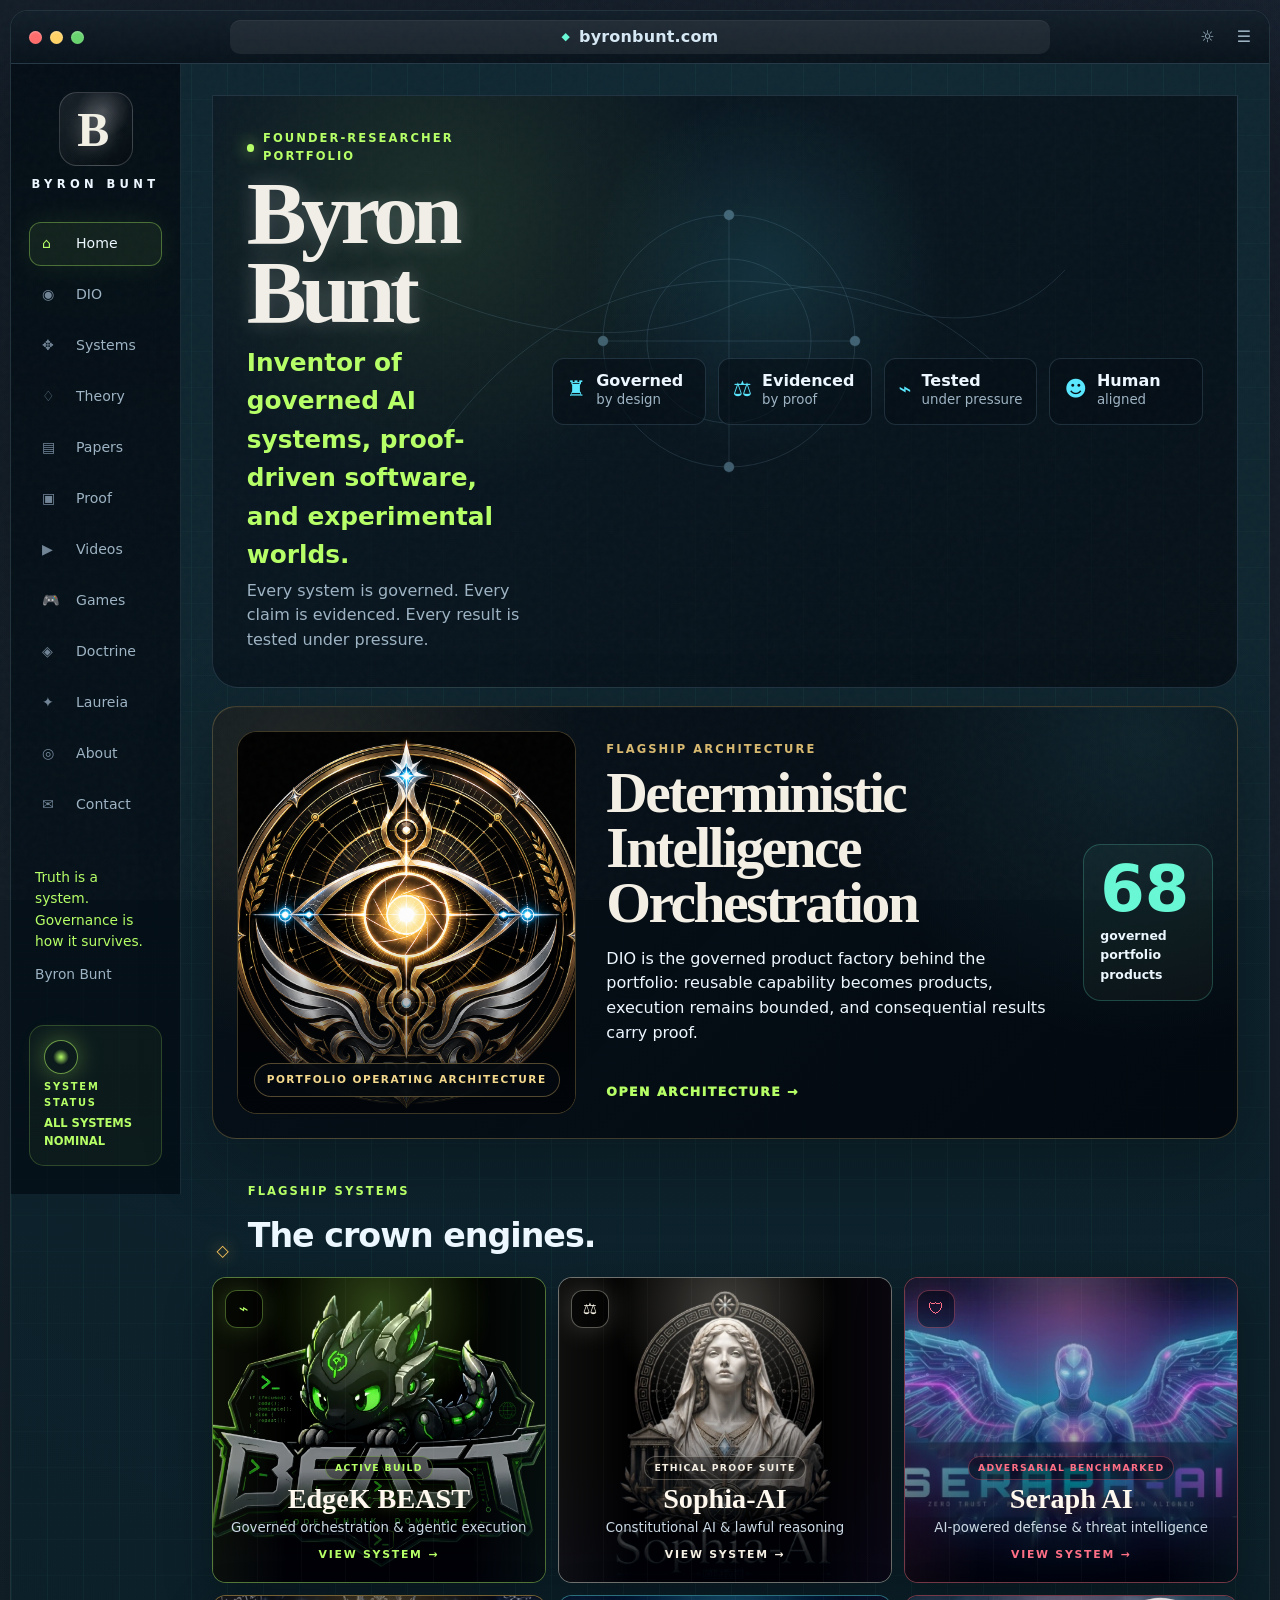
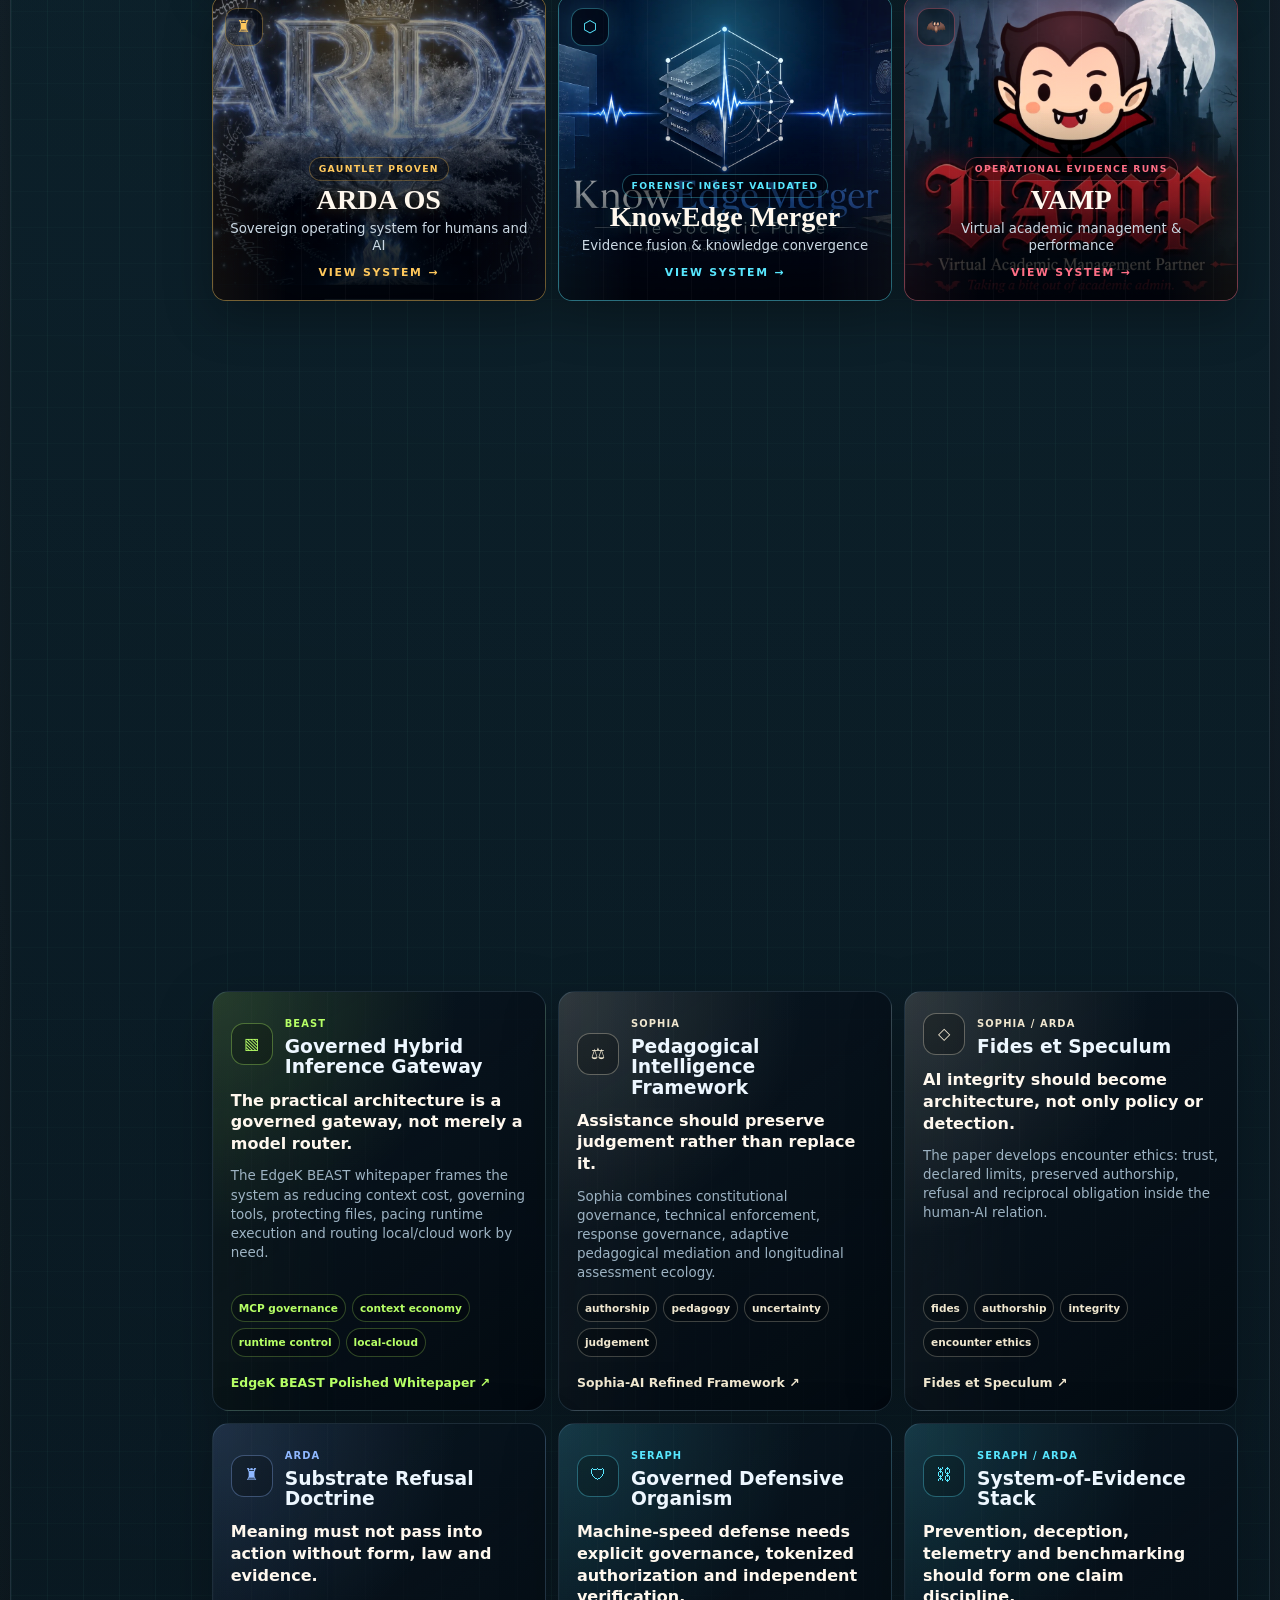
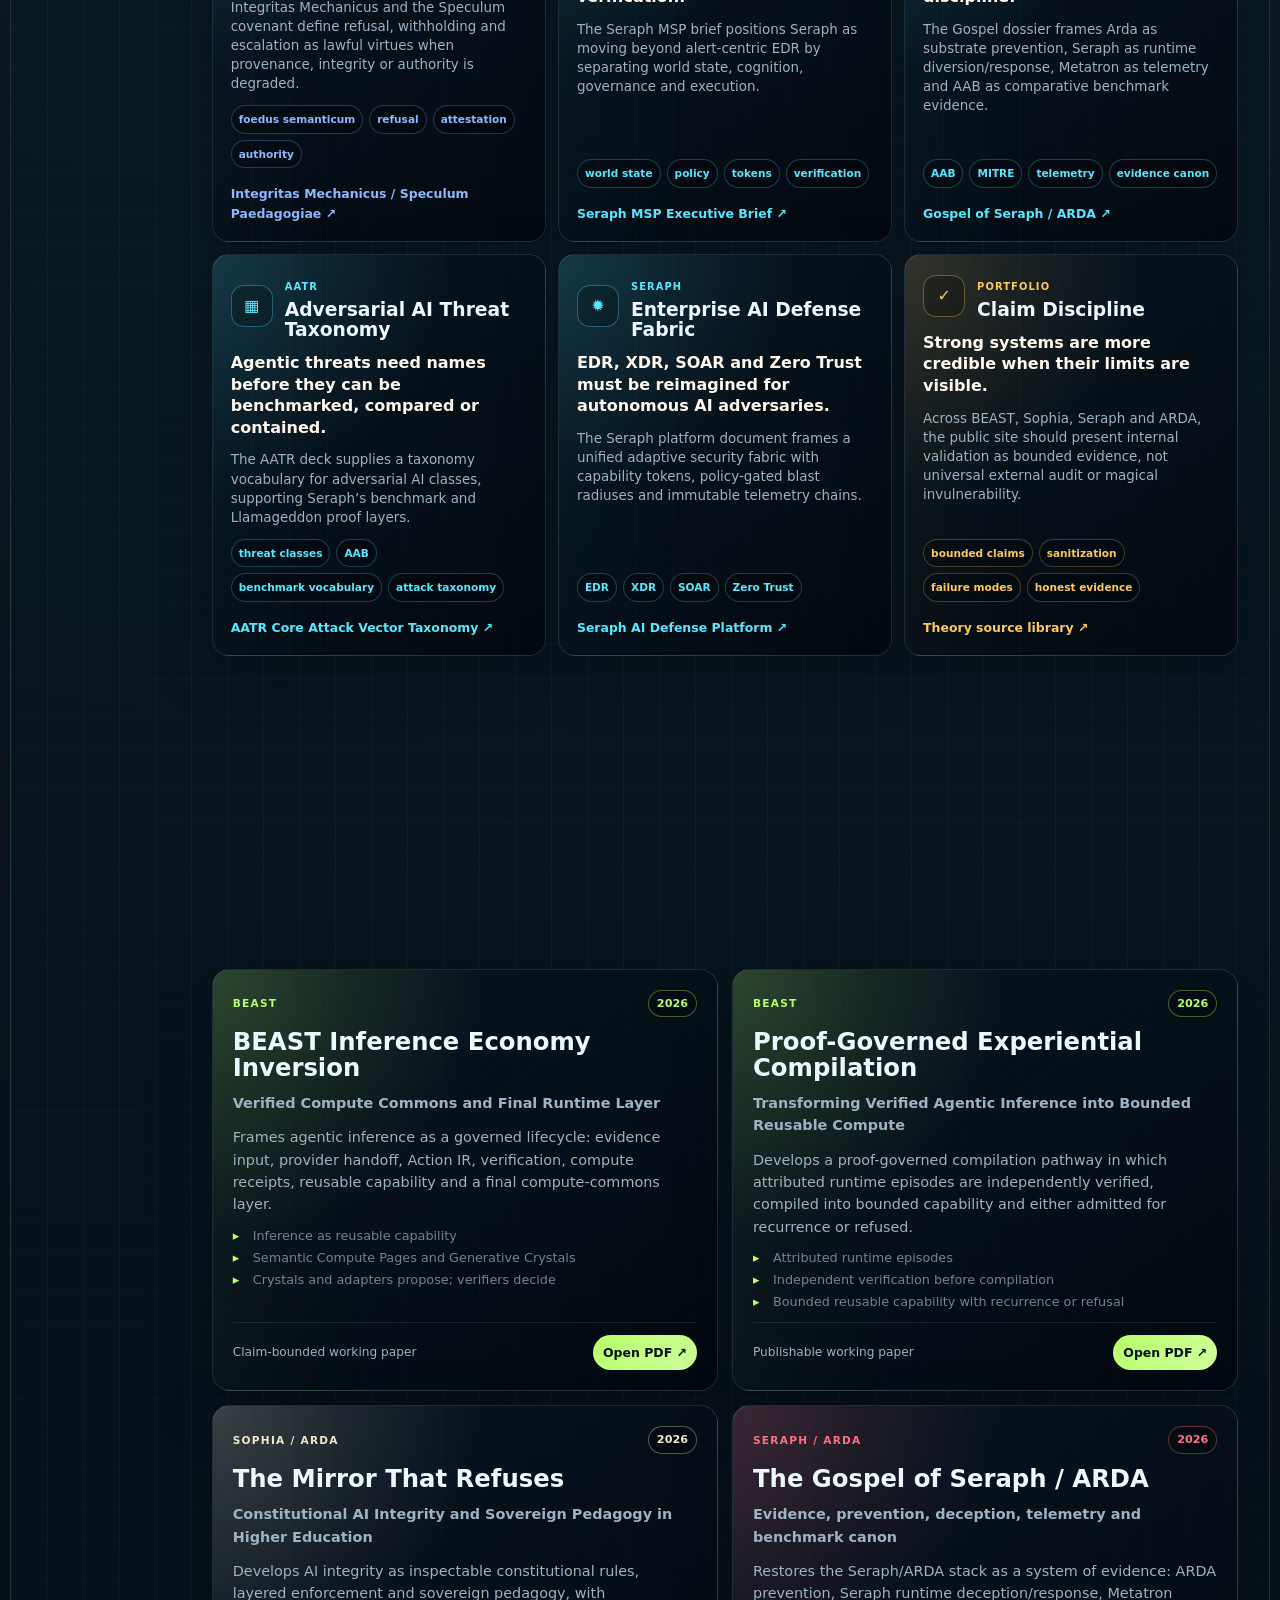
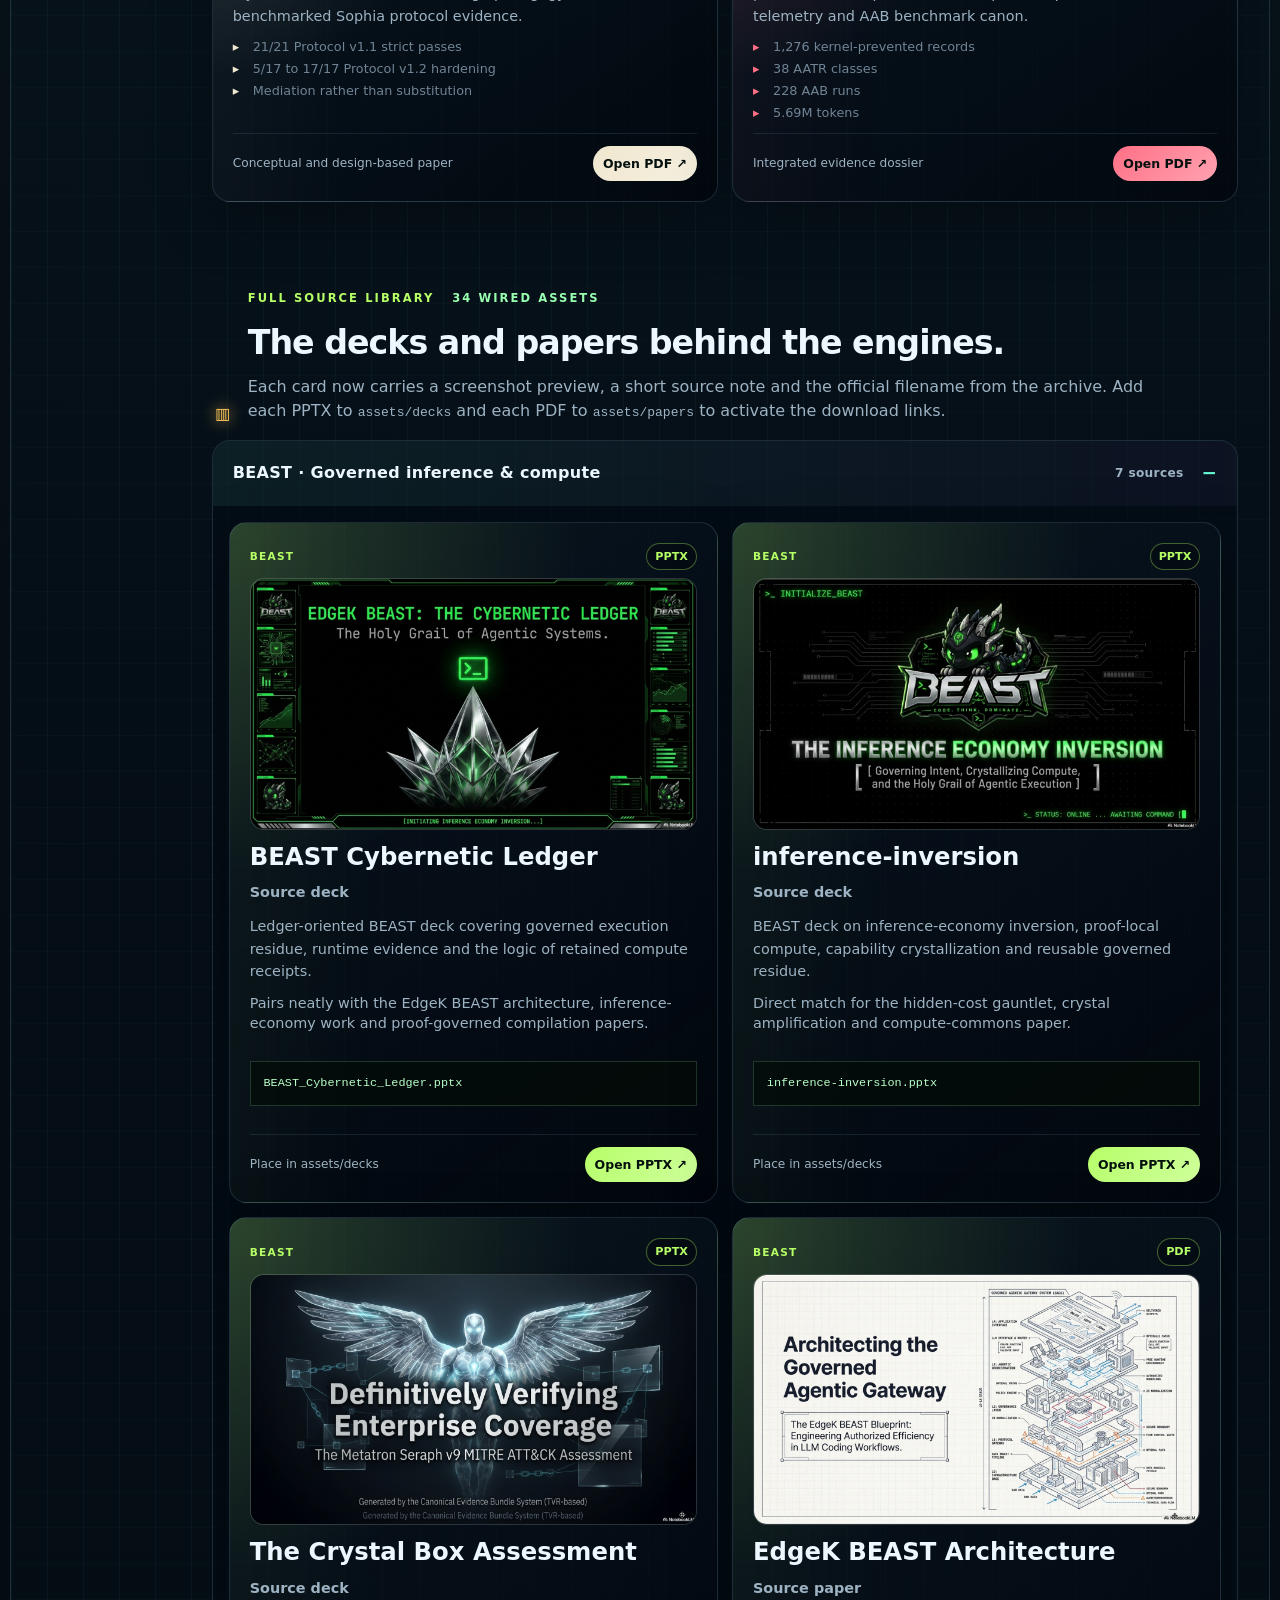
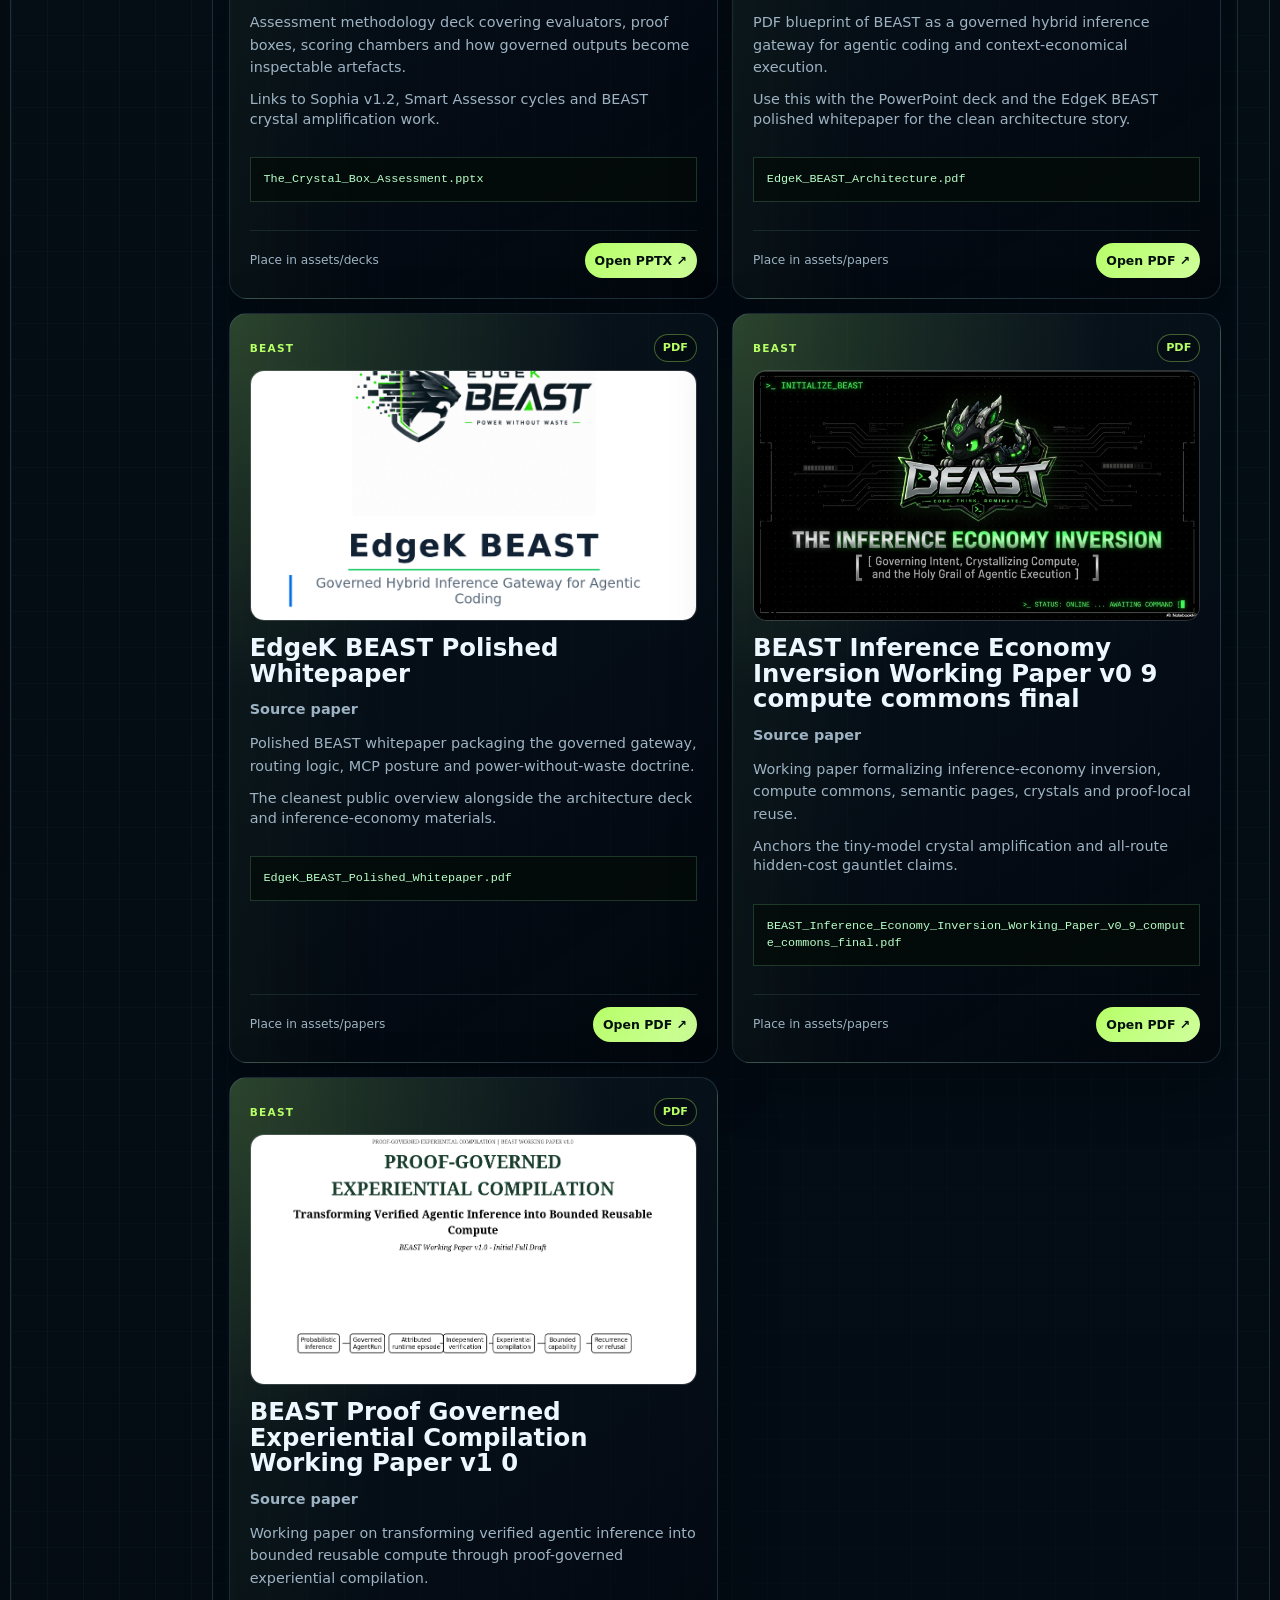
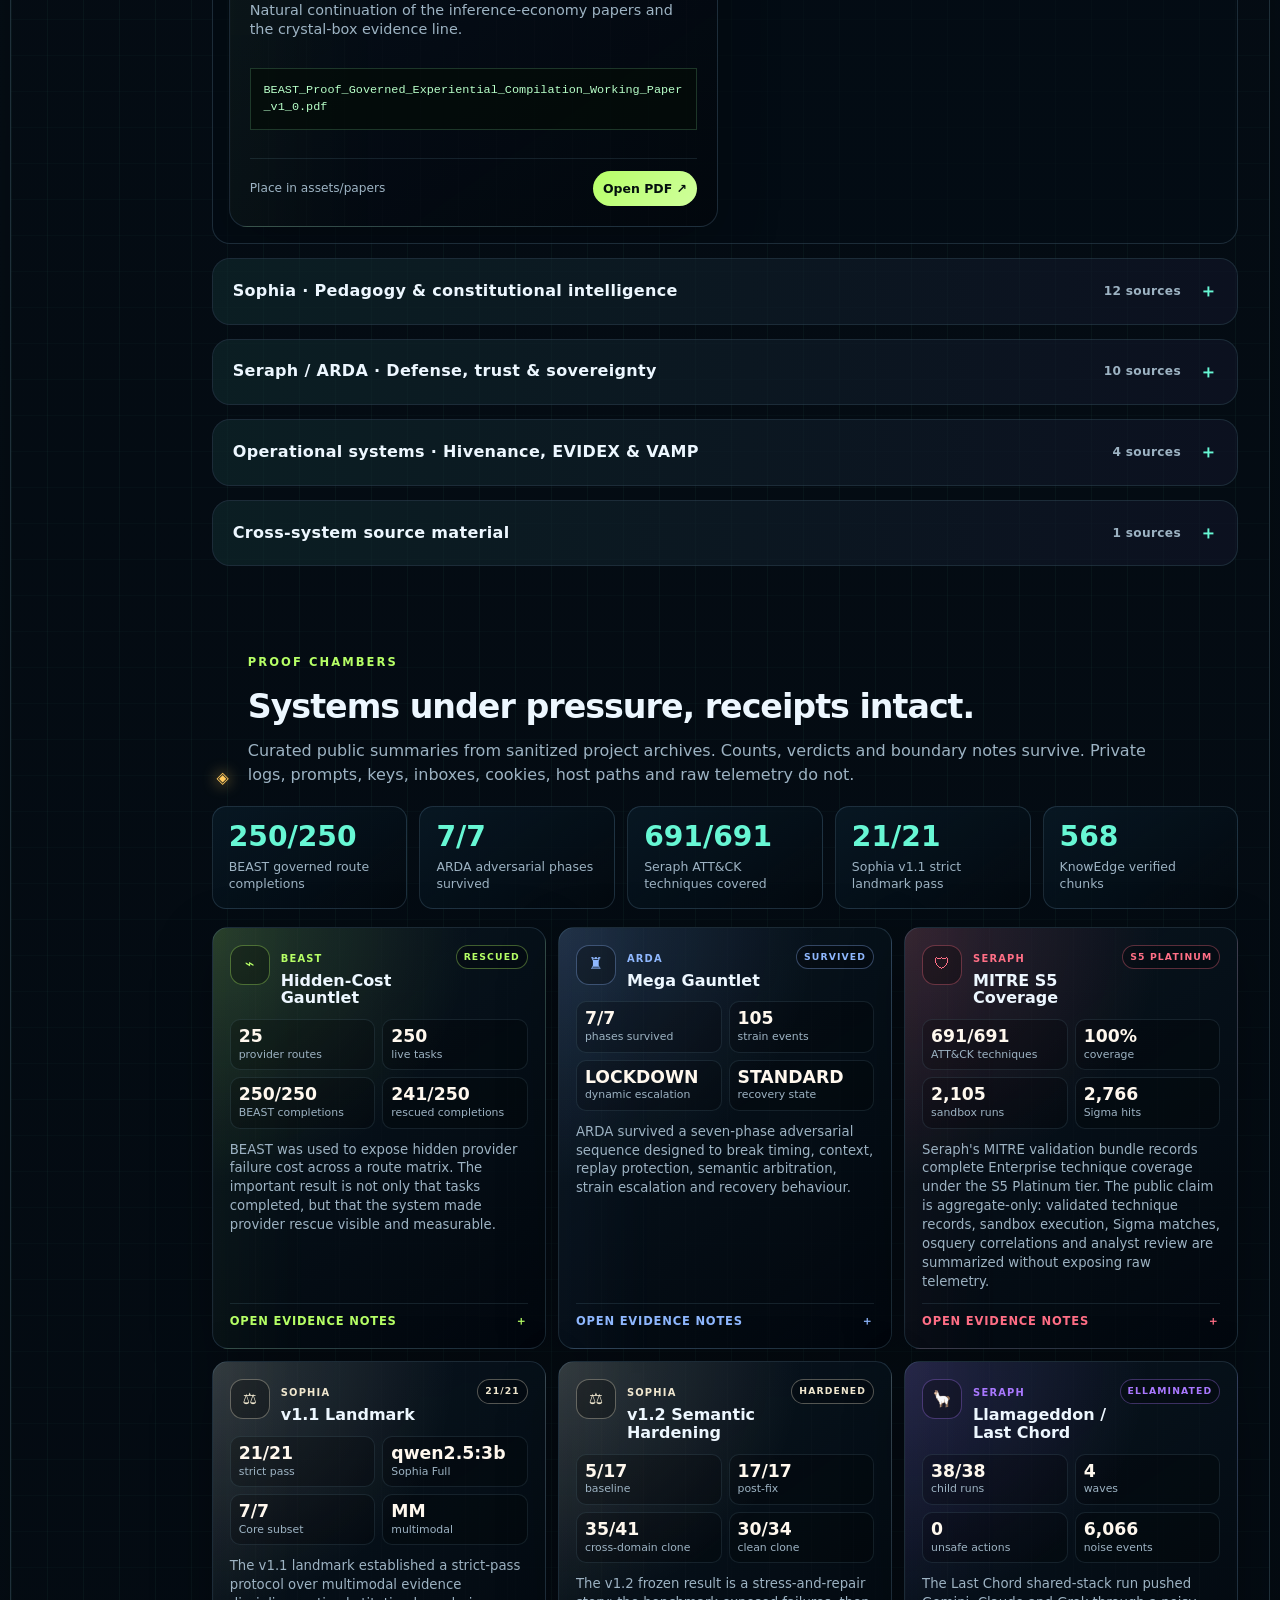
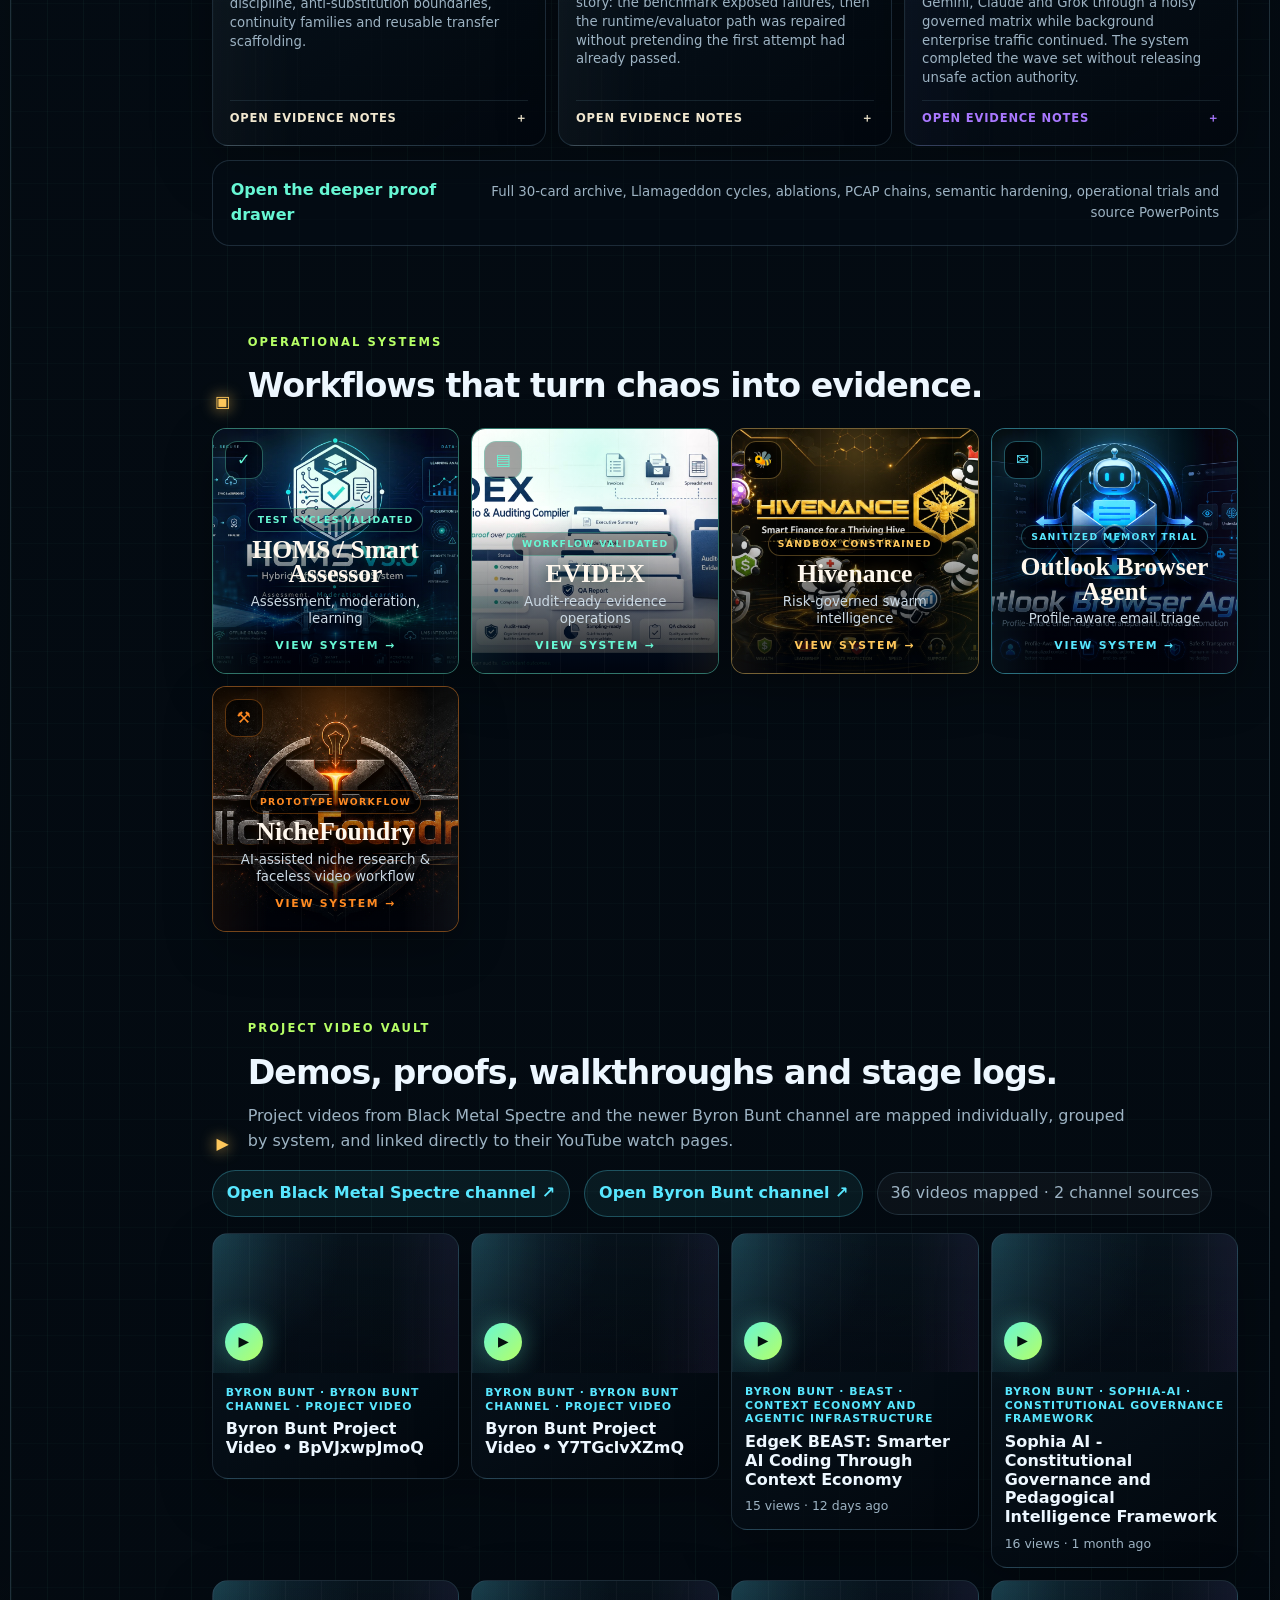
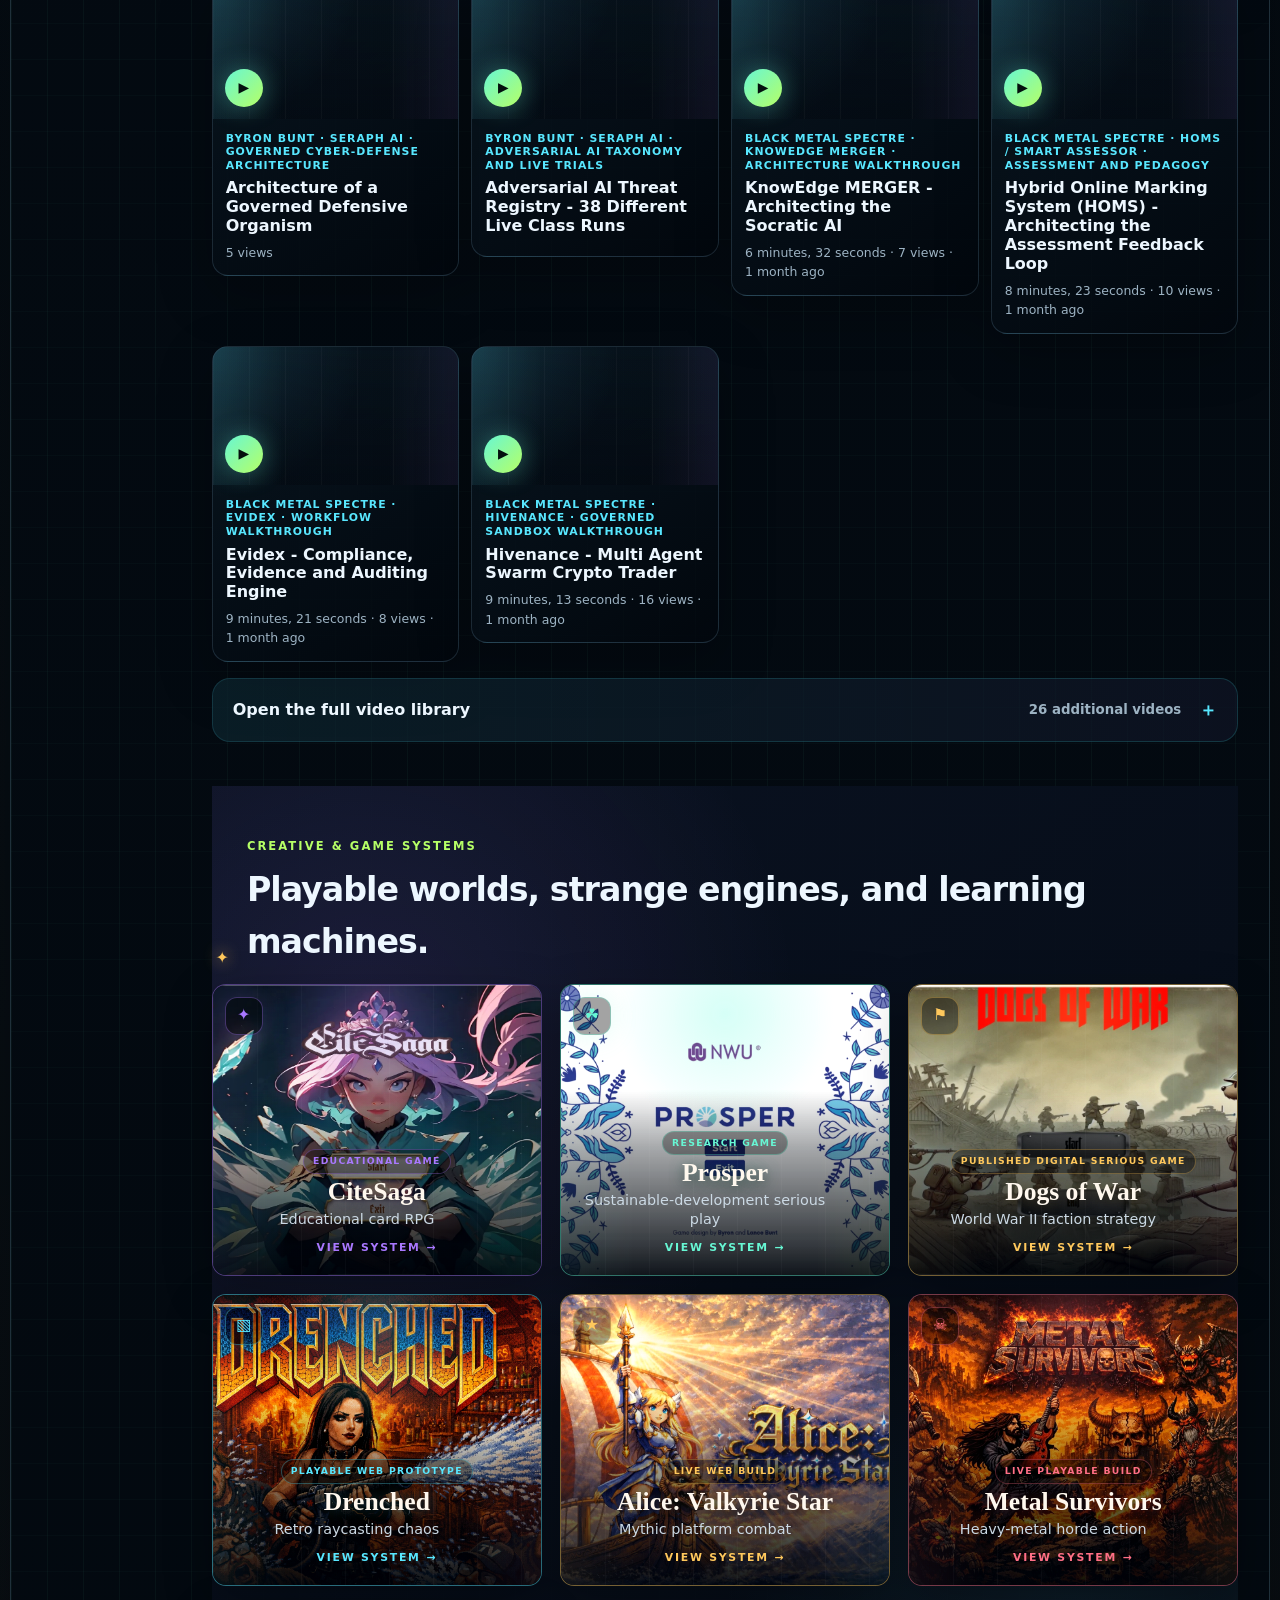
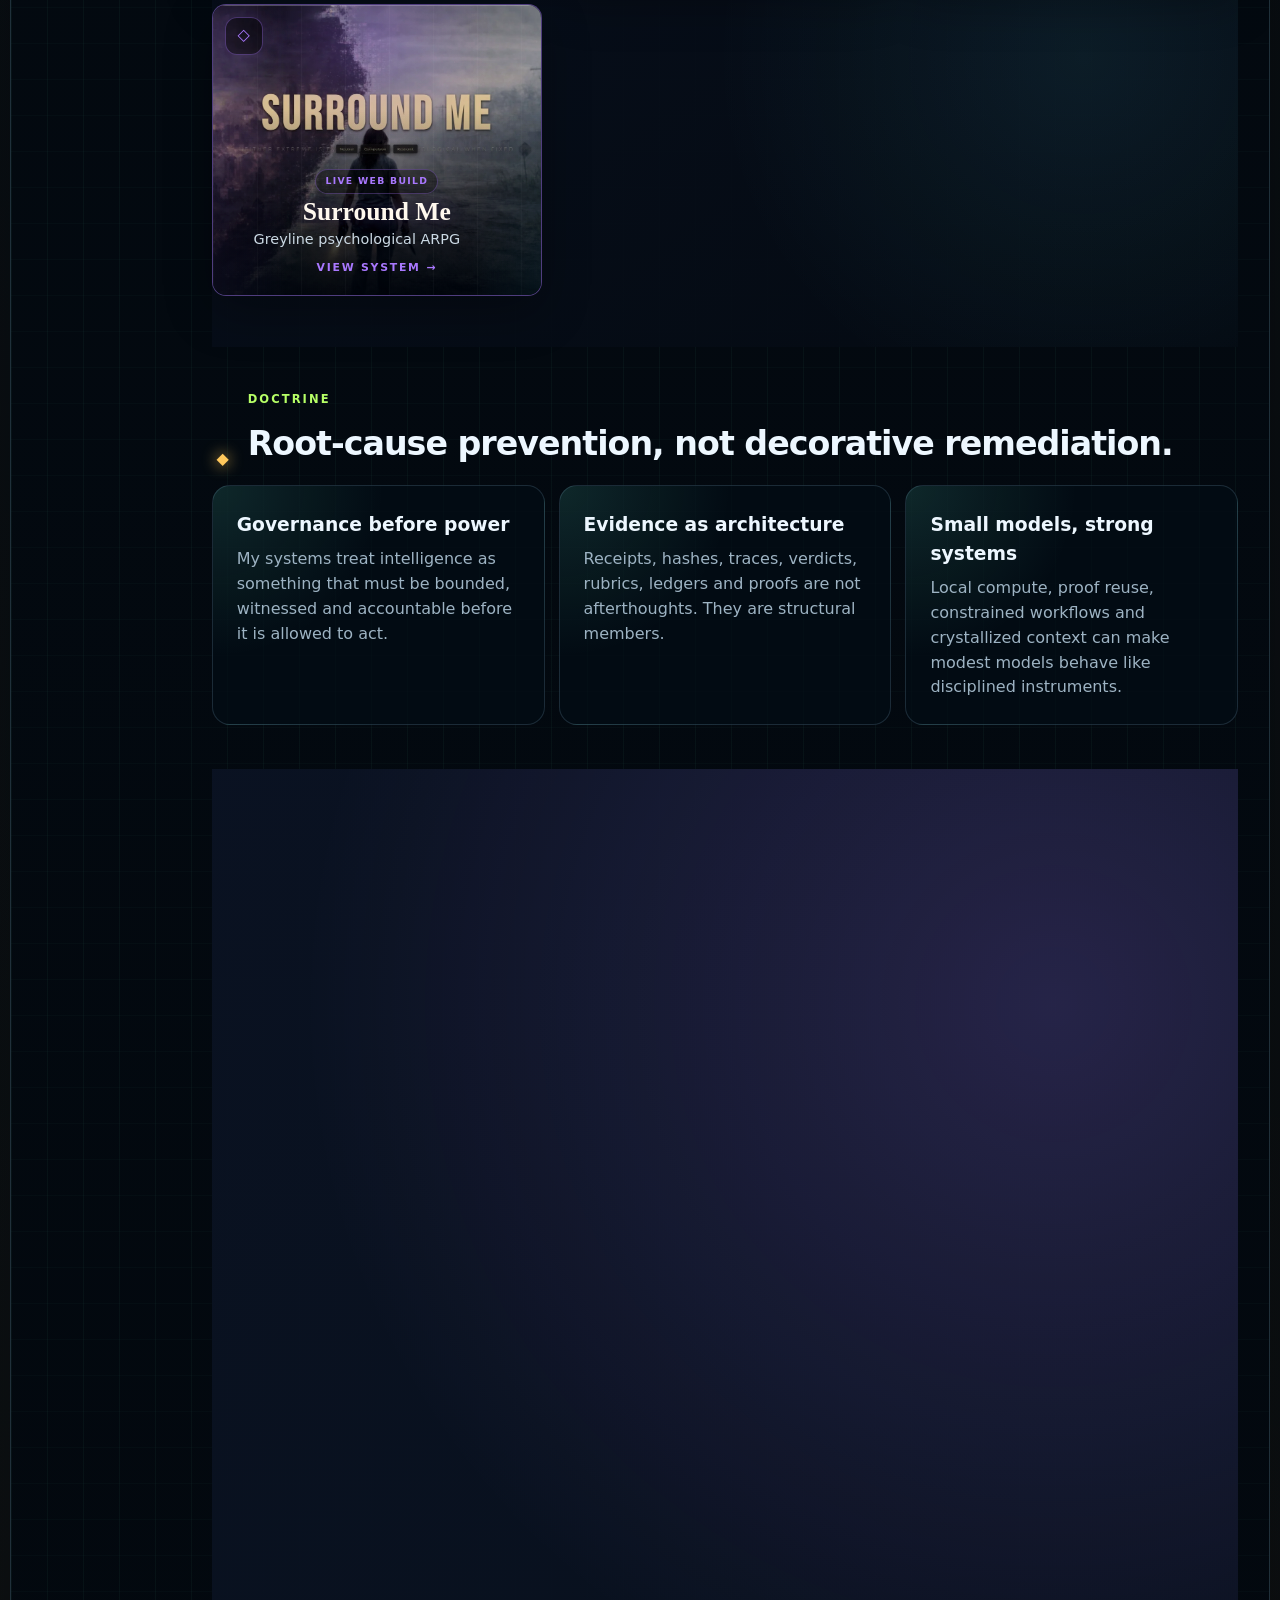
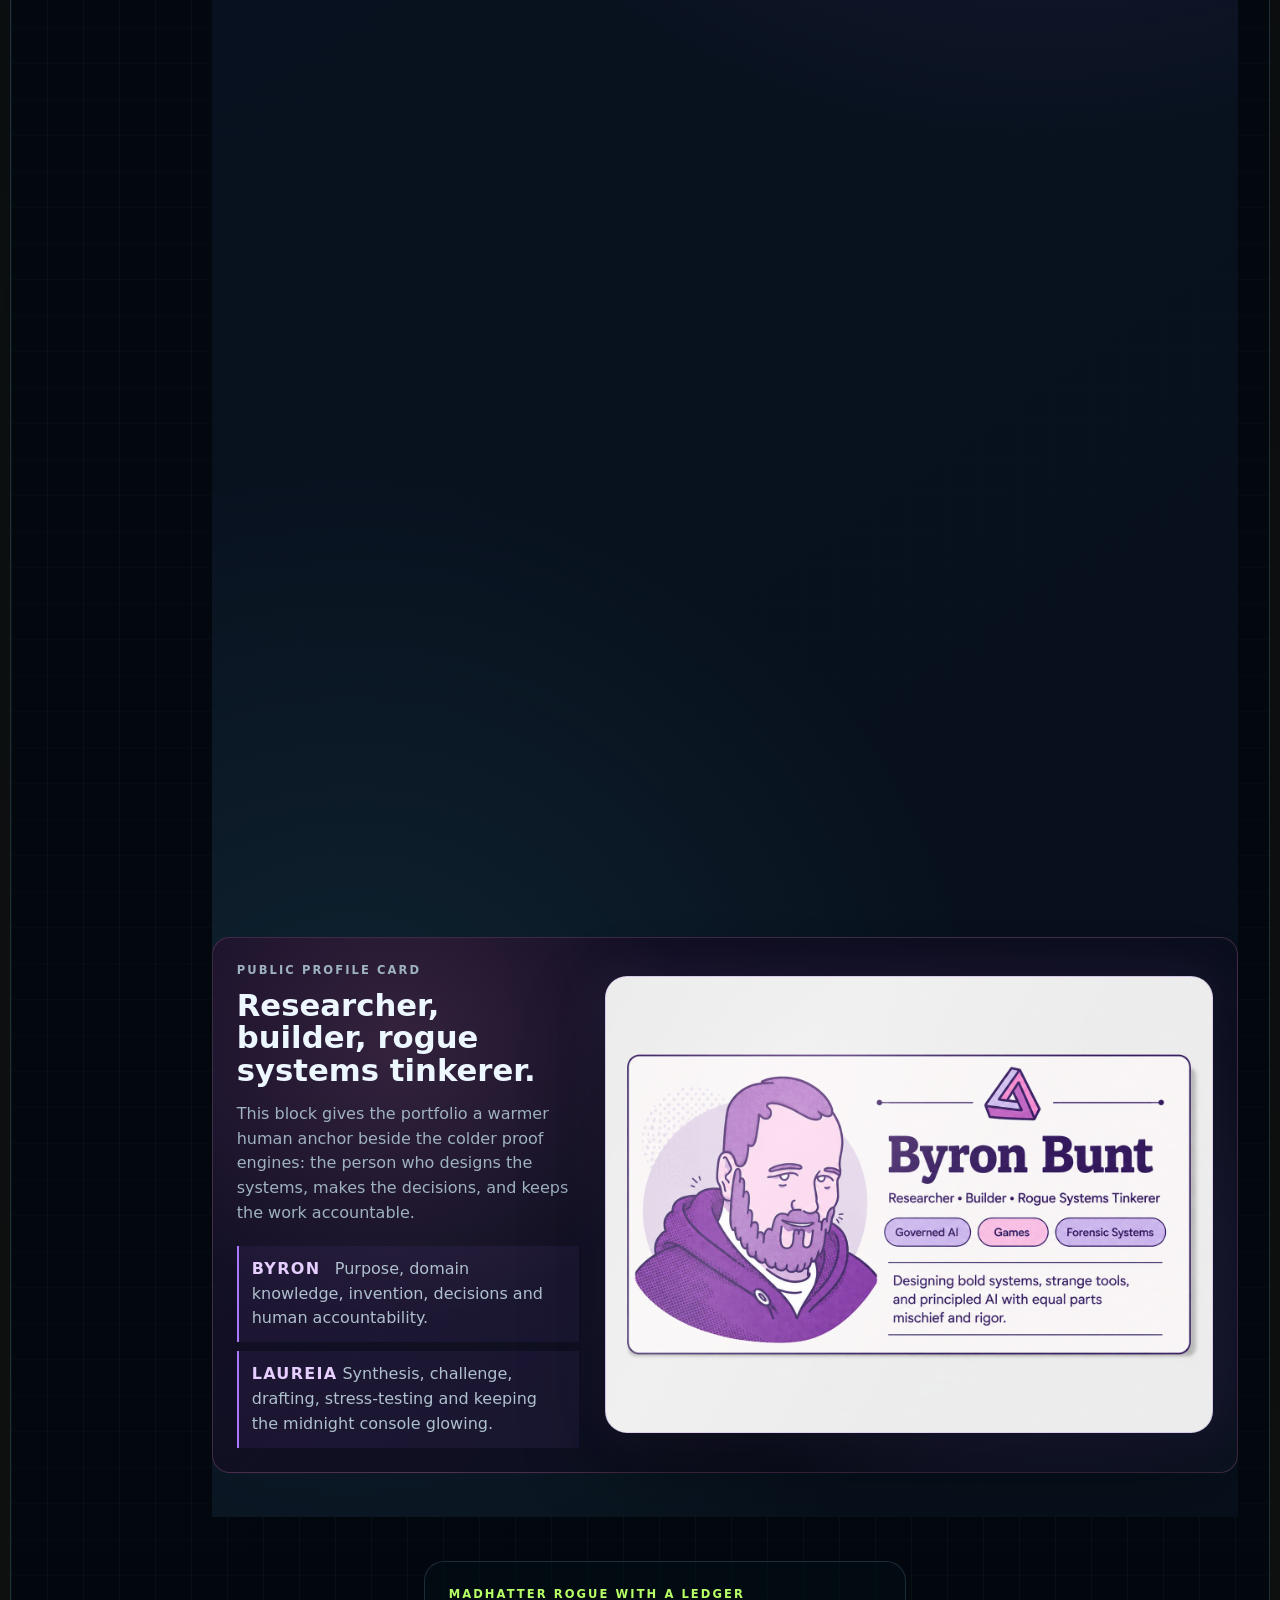
==== commit b922e354: "Refit DIO section as flagship card" ====
--- a/index.html
+++ b/index.html
@@ -8,7 +8,7 @@
   <title>Byron Bunt | Governed Intelligence Lab</title>
   <link rel="icon" href="data:image/svg+xml,%3Csvg xmlns='http://www.w3.org/2000/svg' viewBox='0 0 64 64'%3E%3Crect width='64' height='64' rx='14' fill='%2307131d'/%3E%3Cpath d='M18 14h18c9 0 14 4 14 11 0 5-3 8-7 9 6 1 10 5 10 12 0 9-7 14-18 14H18V14zm12 10v7h6c3 0 5-1 5-4s-2-3-5-3h-6zm0 17v9h7c4 0 6-2 6-5s-2-4-6-4h-7z' fill='%2367f7d4'/%3E%3C/svg%3E" />
   <link rel="stylesheet" href="styles.css" />
-  <link rel="stylesheet" href="dio-section.css?v=20260917-2" />
+  <link rel="stylesheet" href="dio-section.css?v=20260917-3" />
 
   <script>
     (() => {
@@ -87,19 +87,20 @@
         </section>
 
         <details class="section-panel dio-panel" id="dio">
-          <summary class="dio-summary">
-            <div class="dio-summary-mark">
-              <img src="assets/identity/dio-sigil.svg" alt="DIO sigil" />
-            </div>
-            <div class="dio-summary-copy">
-              <p class="eyebrow">Portfolio operating architecture</p>
+          <summary class="dio-summary dio-summary-card">
+            <div class="dio-summary-visual">
+              <img src="assets/identity/DIO.png" alt="DIO emblem" />
+              <span class="dio-status-pill">PORTFOLIO OPERATING ARCHITECTURE</span>
+            </div>
+            <div class="dio-summary-copy dio-summary-copy-card">
+              <p class="eyebrow">Flagship architecture</p>
               <h2 id="dio-title">Deterministic Intelligence Orchestration</h2>
               <p>DIO is the governed product factory behind the portfolio: reusable capability becomes products, execution remains bounded, and consequential results carry proof.</p>
-            </div>
-            <div class="dio-summary-signal">
+              <span class="dio-open-label">OPEN ARCHITECTURE →</span>
+            </div>
+            <div class="dio-summary-signal dio-summary-signal-card">
               <strong>68</strong>
               <span>governed portfolio products</span>
-              <b>Open DIO architecture ↓</b>
             </div>
           </summary>
 
--- a/dio-section.css
+++ b/dio-section.css
@@ -13,3 +13,91 @@
 .dio-principles{display:grid;grid-template-columns:repeat(4,minmax(0,1fr));gap:10px}.dio-principles article{display:grid;grid-template-columns:auto minmax(0,1fr);gap:11px;padding:15px;border:1px solid rgba(138,190,218,.14);border-radius:14px;background:rgba(6,16,25,.7)}.dio-principles article>span{color:#d7b86f;font-size:1.05rem}.dio-principles h3{margin:0;font-size:.92rem}.dio-principles p{margin:4px 0 0;color:var(--muted);font-size:.82rem;line-height:1.42}
 @media(max-width:1080px){.dio-summary{grid-template-columns:110px minmax(0,1fr)}.dio-summary-signal{grid-column:1/-1;min-height:0;grid-template-columns:auto 1fr auto;column-gap:16px;align-items:center}.dio-summary-signal b{margin-top:0;text-align:right}.dio-intro{grid-template-columns:1fr}.dio-proof-signal{min-height:0;grid-template-columns:auto 1fr;column-gap:16px;align-items:center}.dio-proof-signal strong{grid-row:span 2}.dio-architecture{grid-template-columns:repeat(3,minmax(0,1fr))}.dio-architecture::before{display:none}.dio-principles{grid-template-columns:repeat(2,minmax(0,1fr))}}
 @media(max-width:720px){.dio-panel{border-radius:18px}.dio-summary{grid-template-columns:76px minmax(0,1fr);gap:14px;padding:16px}.dio-summary-copy h2{font-size:clamp(1.5rem,8vw,2.4rem)}.dio-summary-copy>p:last-child{font-size:.86rem}.dio-summary-signal{grid-template-columns:auto 1fr;padding:12px}.dio-summary-signal b{grid-column:1/-1;text-align:left}.dio-expanded{padding:20px 15px}.dio-copy h3{font-size:clamp(1.8rem,10vw,2.8rem)}.dio-actions{display:grid;grid-template-columns:1fr}.dio-btn{width:100%}.dio-proof-signal{grid-template-columns:auto minmax(0,1fr);padding:16px}.dio-architecture{grid-template-columns:1fr}.dio-architecture article{min-height:0}.dio-architecture strong{margin-top:9px}.dio-loop{display:flex;flex-wrap:wrap;border-radius:16px}.dio-principles{grid-template-columns:1fr}}
+
+
+/* DIO flagship-card refit */
+.dio-summary-card{
+  grid-template-columns:minmax(280px,.95fr) minmax(0,1.25fr) minmax(130px,.34fr);
+  gap:clamp(18px,2.4vw,30px);
+  padding:clamp(16px,2vw,24px);
+  align-items:stretch;
+}
+.dio-summary-visual{
+  position:relative;
+  min-height:280px;
+  overflow:hidden;
+  border-radius:20px;
+  border:1px solid rgba(214,178,103,.28);
+  background:#03070b;
+  box-shadow:inset 0 0 50px rgba(214,178,103,.04);
+}
+.dio-summary-visual::after{
+  content:"";
+  position:absolute;
+  inset:0;
+  pointer-events:none;
+  background:linear-gradient(180deg,transparent 55%,rgba(2,7,13,.78));
+}
+.dio-summary-visual img{
+  width:100%;
+  height:100%;
+  object-fit:cover;
+  object-position:center;
+}
+.dio-status-pill{
+  position:absolute;
+  z-index:1;
+  left:16px;
+  bottom:16px;
+  display:inline-flex;
+  align-items:center;
+  min-height:34px;
+  padding:0 12px;
+  border:1px solid rgba(214,178,103,.38);
+  border-radius:999px;
+  color:#f4d98d;
+  background:rgba(4,10,16,.82);
+  backdrop-filter:blur(8px);
+  font-size:.66rem;
+  font-weight:900;
+  letter-spacing:.14em;
+}
+.dio-summary-copy-card{
+  align-self:center;
+  padding-block:10px;
+}
+.dio-summary-copy-card h2{
+  font-size:clamp(2rem,4.5vw,4.8rem);
+}
+.dio-open-label{
+  display:inline-flex;
+  margin-top:20px;
+  color:#b6ff66;
+  font-size:.78rem;
+  font-weight:950;
+  letter-spacing:.12em;
+}
+.dio-panel[open] .dio-open-label{
+  font-size:0;
+}
+.dio-panel[open] .dio-open-label::after{
+  content:"CLOSE ARCHITECTURE ↑";
+  font-size:.78rem;
+}
+.dio-summary-signal-card{
+  align-self:center;
+  min-height:150px;
+}
+
+@media(max-width:1080px){
+  .dio-summary-card{grid-template-columns:minmax(240px,.85fr) minmax(0,1.15fr)}
+  .dio-summary-signal-card{grid-column:1/-1}
+}
+@media(max-width:720px){
+  .dio-summary-card{grid-template-columns:1fr;padding:14px;gap:14px}
+  .dio-summary-visual{min-height:0;aspect-ratio:1.2/1;border-radius:18px}
+  .dio-status-pill{left:12px;bottom:12px;max-width:calc(100% - 24px);font-size:.6rem;letter-spacing:.1em}
+  .dio-summary-copy-card{padding:4px 4px 0}
+  .dio-summary-copy-card h2{font-size:clamp(2rem,10vw,3rem)}
+  .dio-summary-signal-card{grid-column:auto;min-height:0;margin-top:2px}
+}
